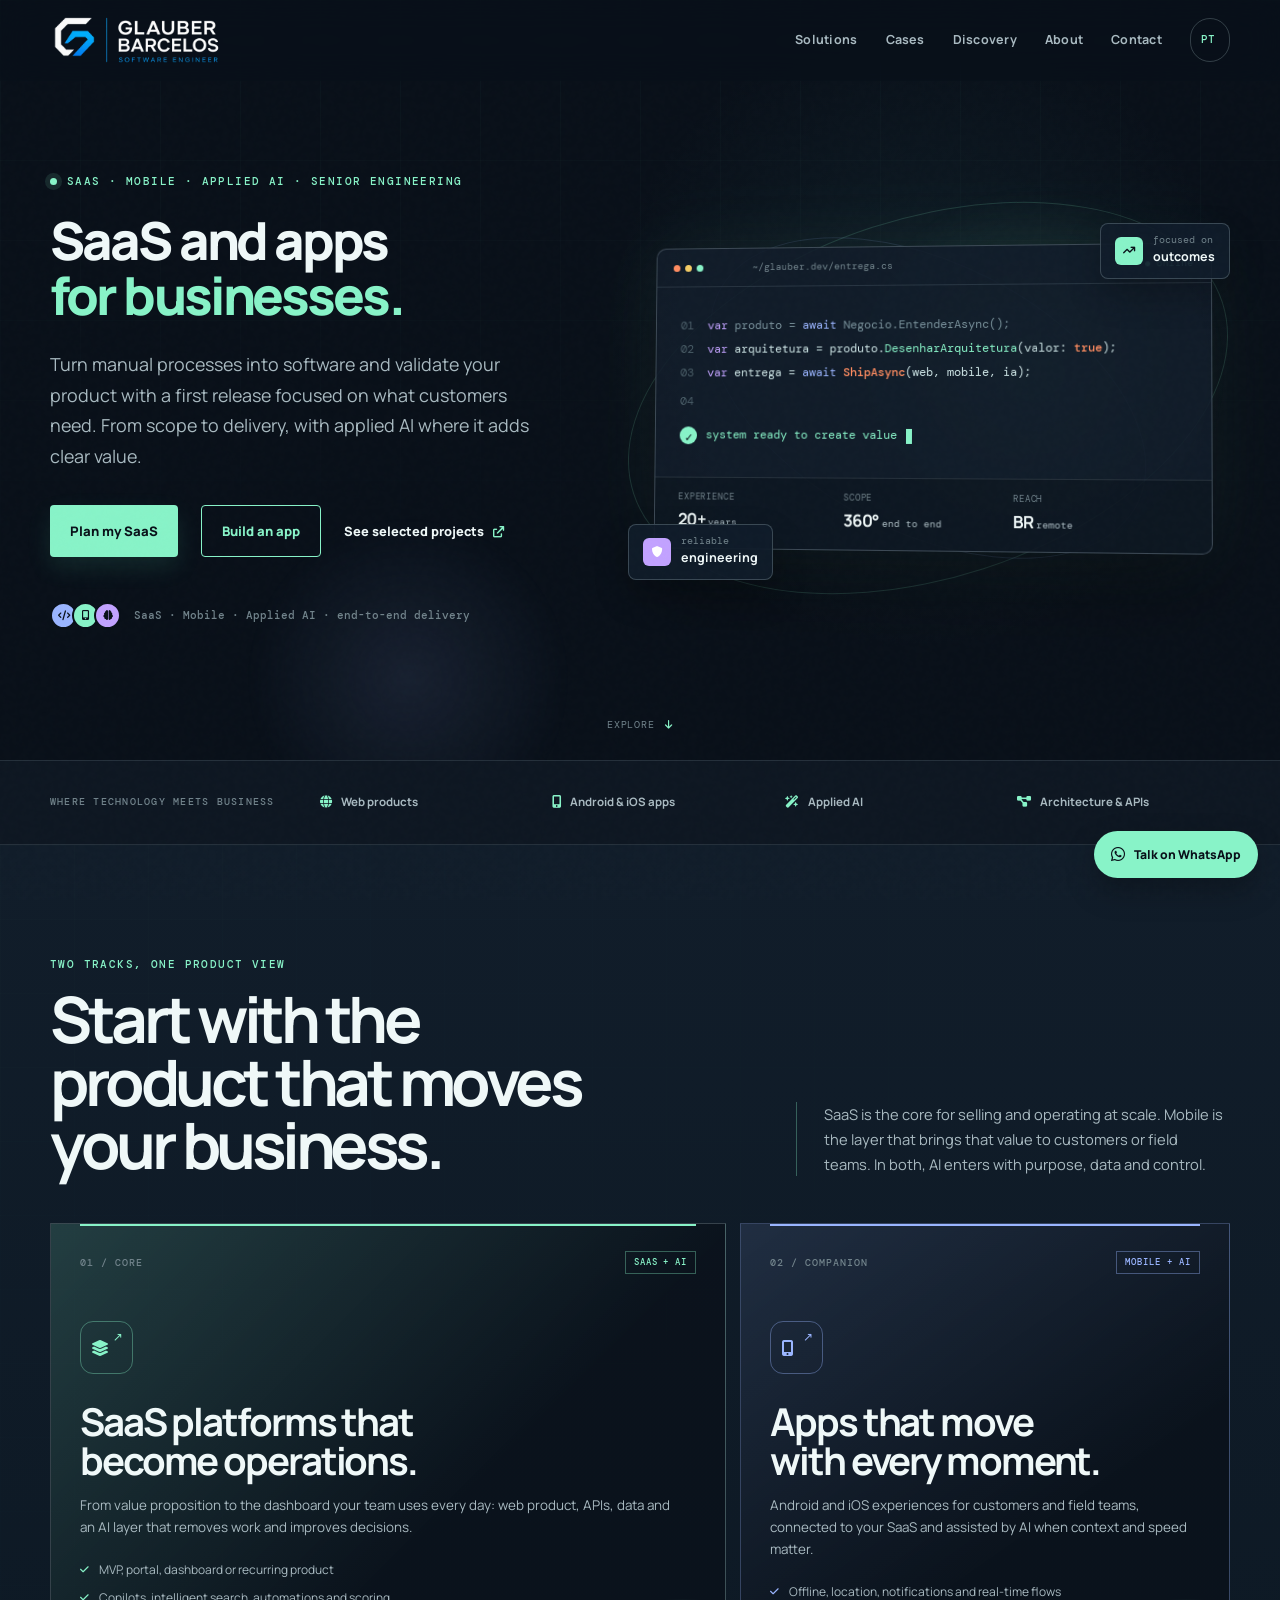
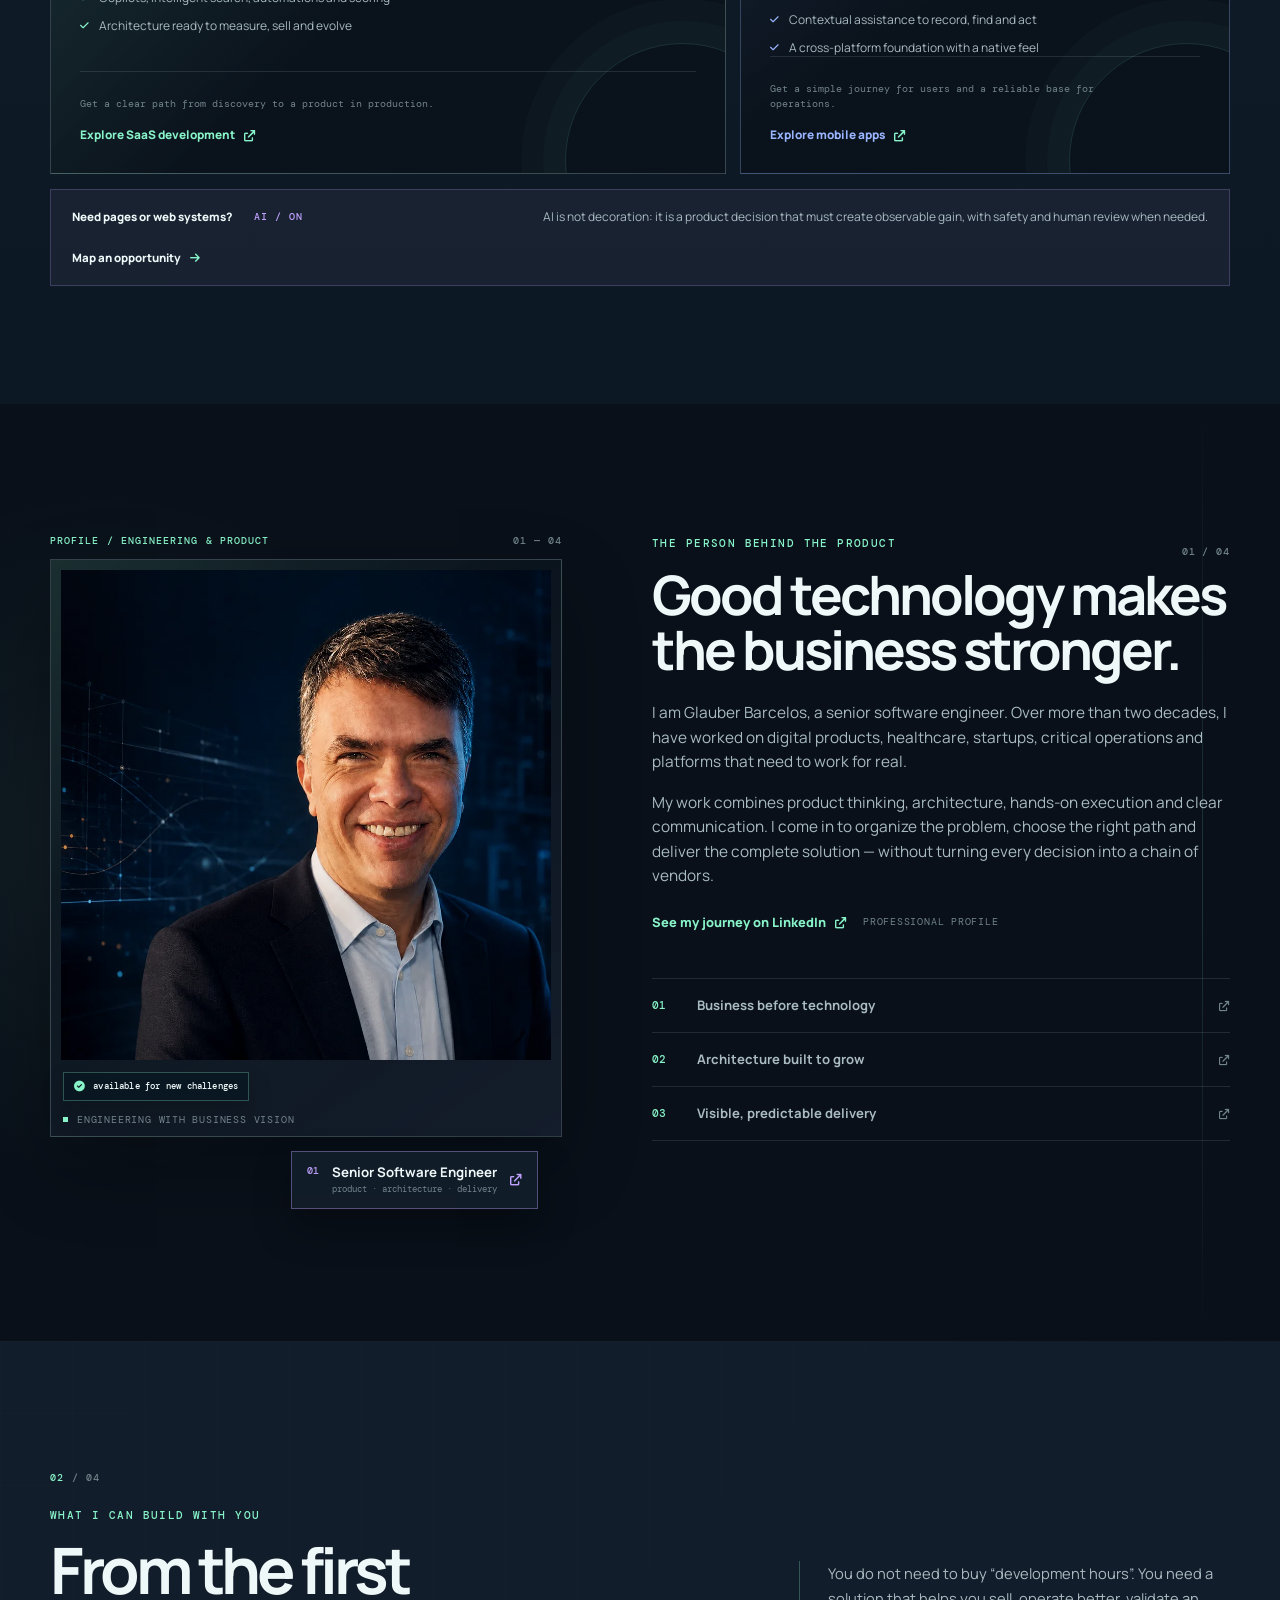
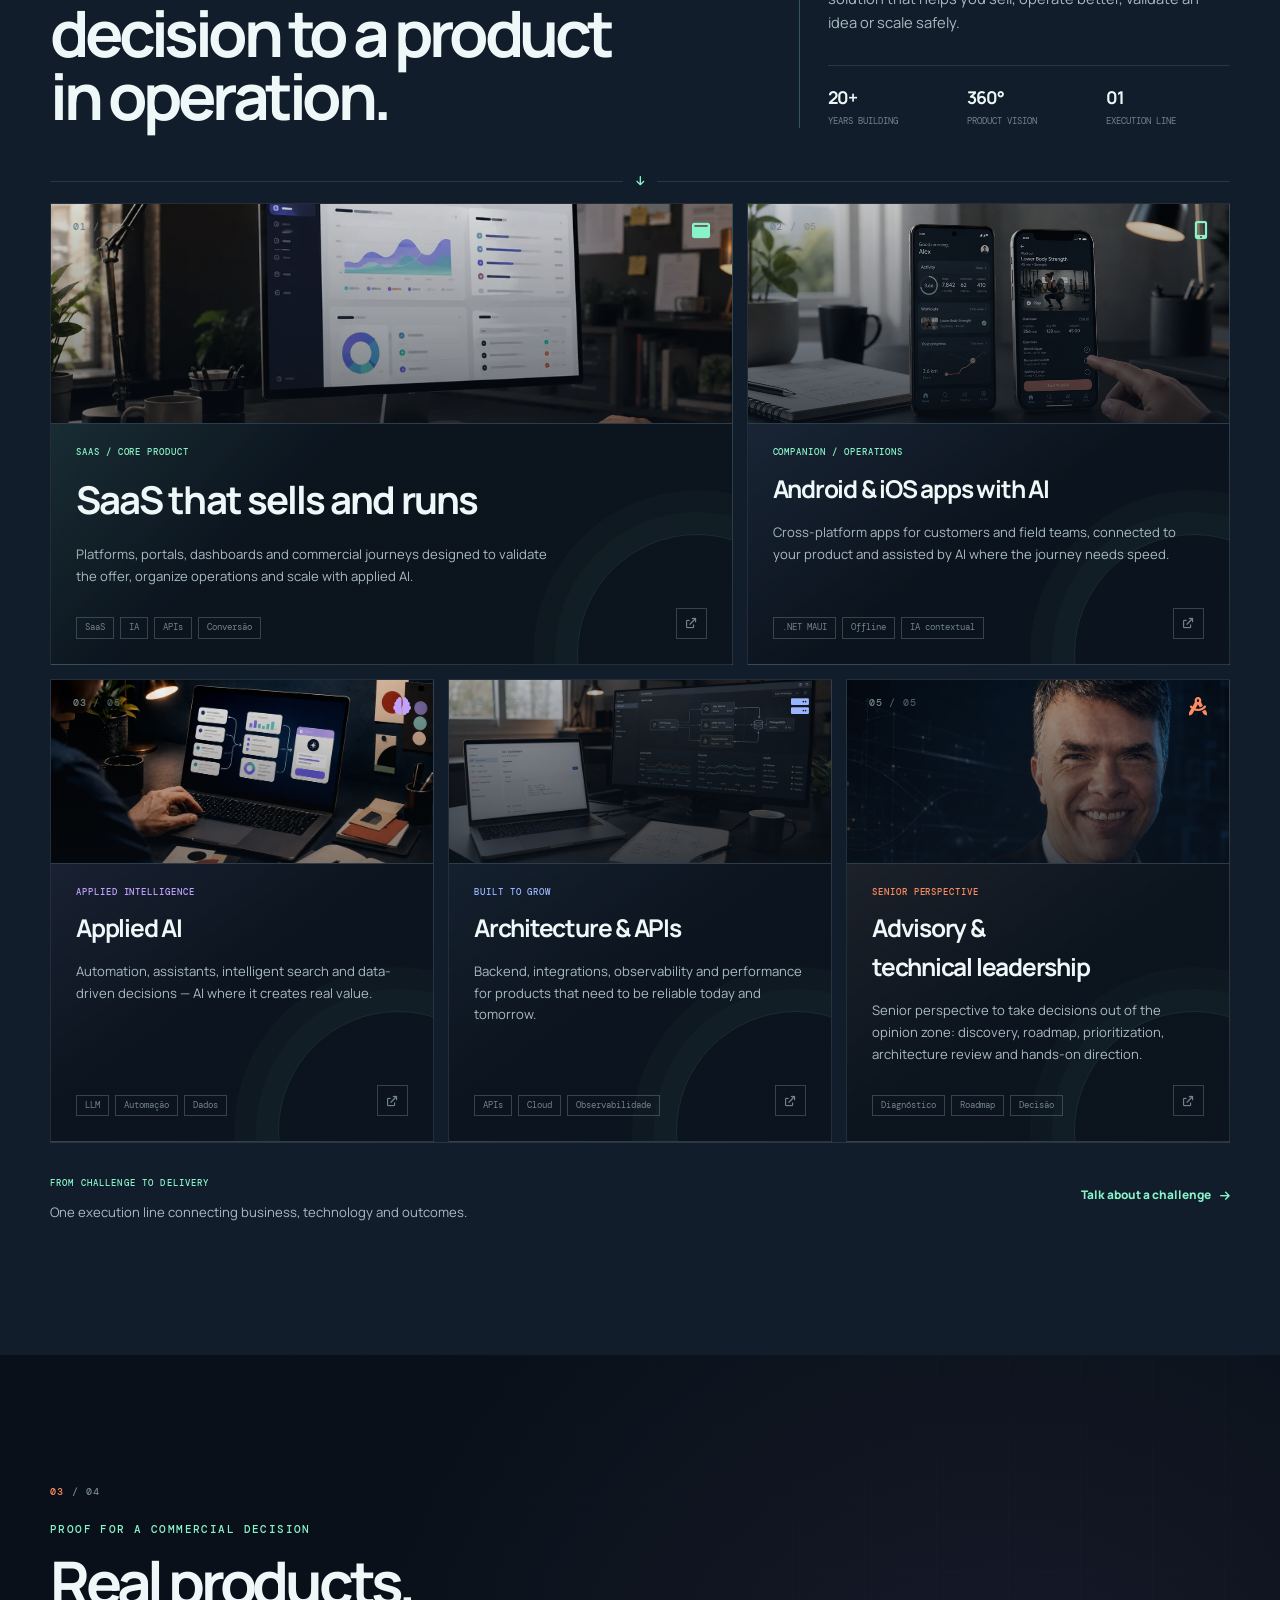
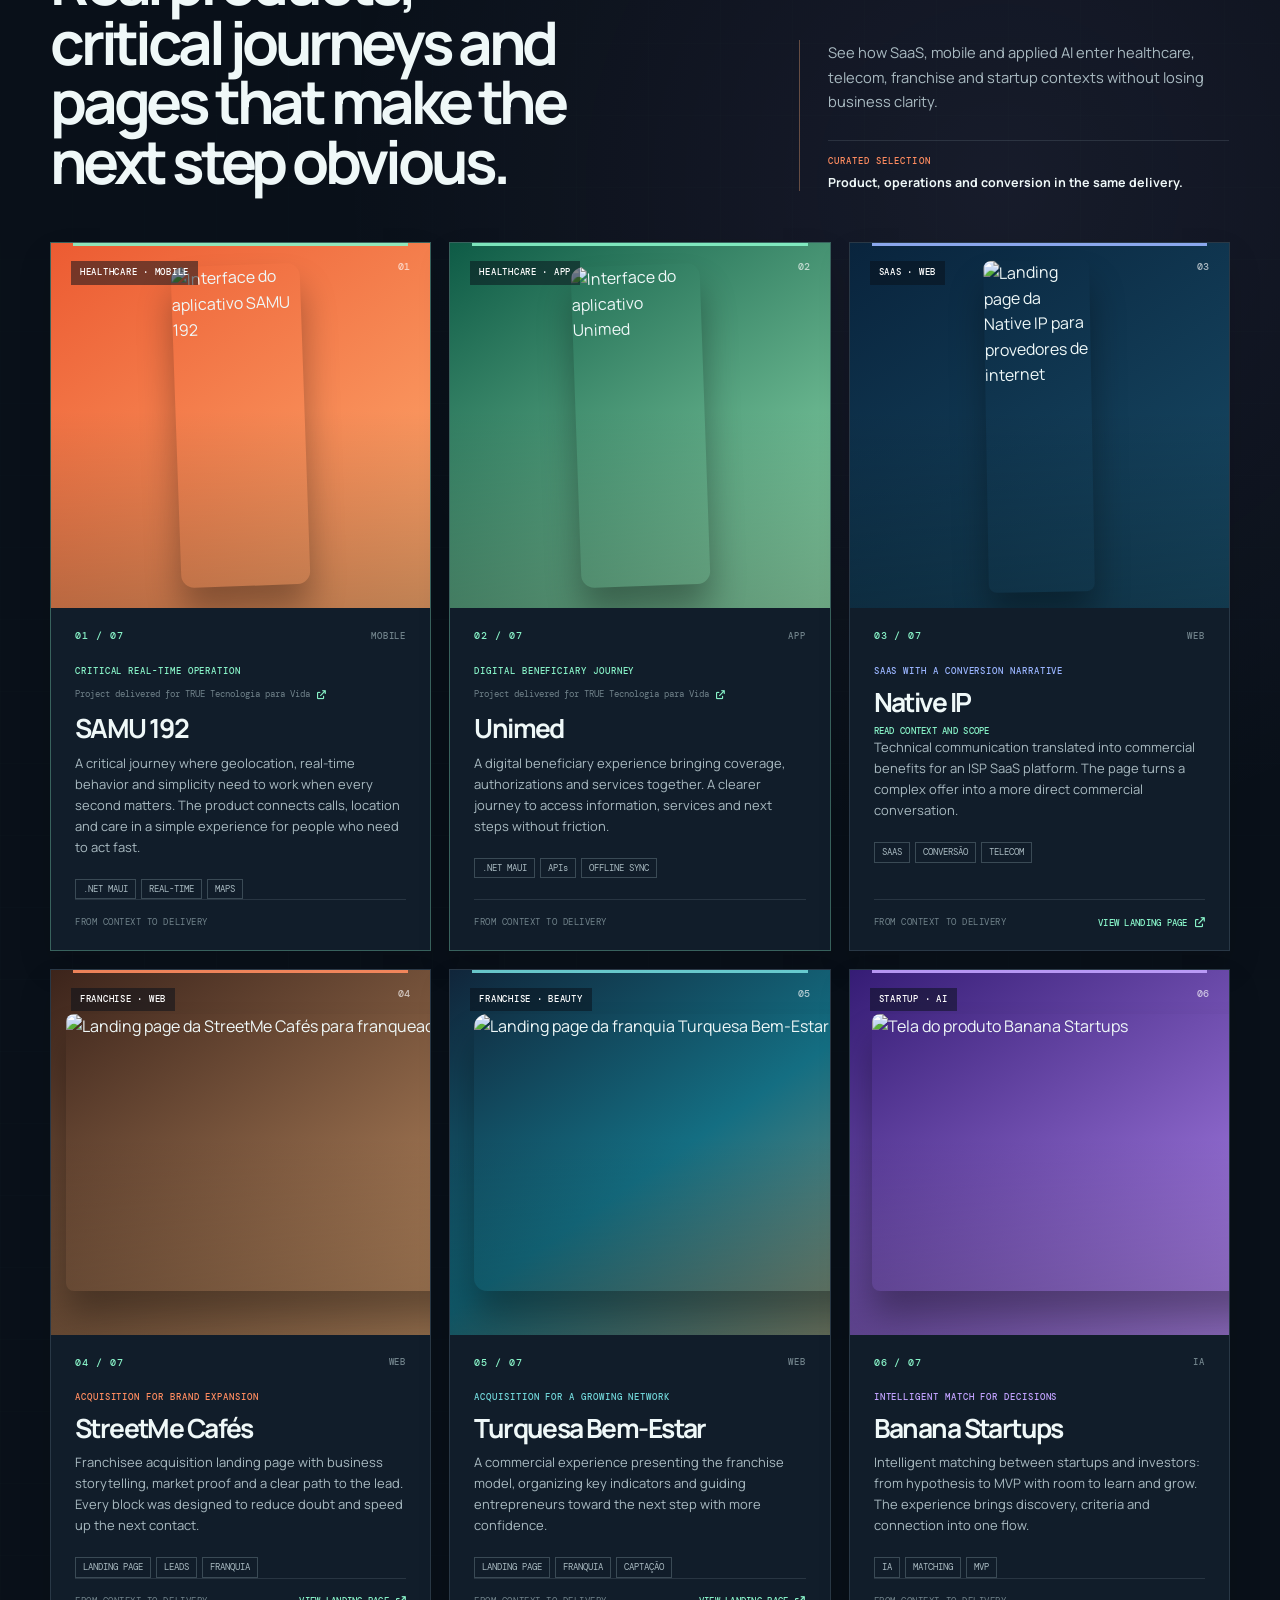
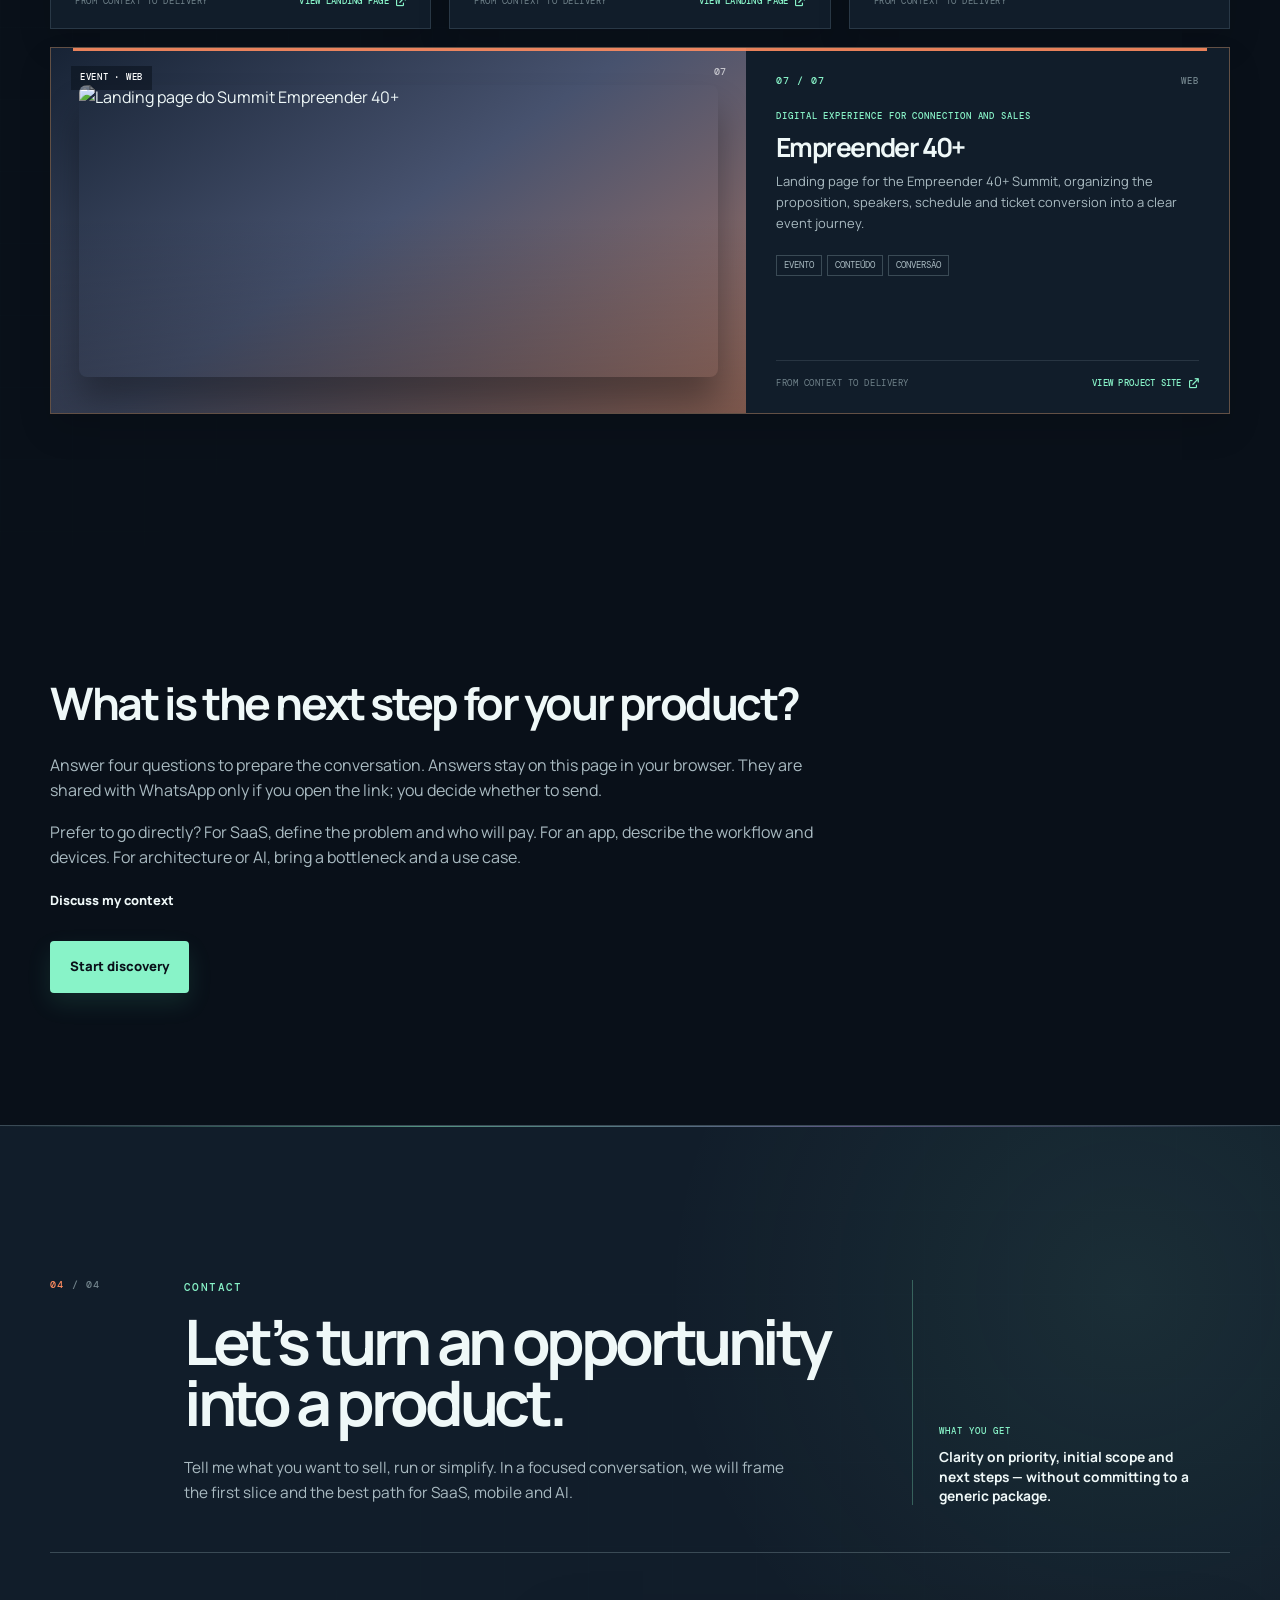
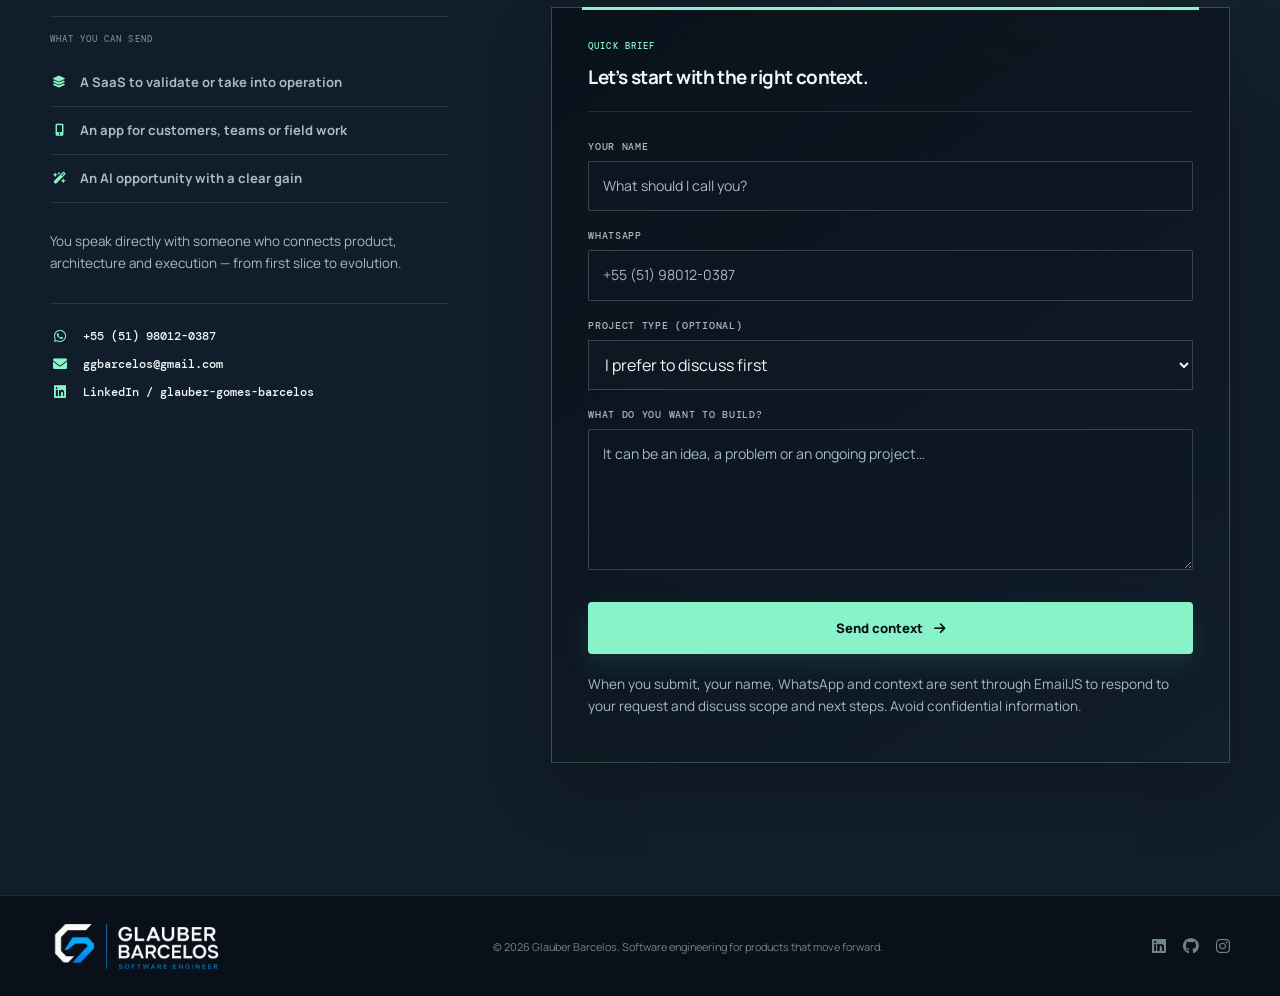
==== index.html @ 52f99261 "Atualiza previa de compartilhamento com foto e banners sociais" ====
<!DOCTYPE html>
<html lang="pt-BR">
<head>
    <meta charset="UTF-8">
    <meta name="viewport" content="width=device-width, initial-scale=1.0">
    <meta name="color-scheme" content="dark">
    <title>Desenvolvimento de SaaS e aplicativos para empresas | Glauber Barcelos</title>
    <meta name="description" content="Desenvolvimento de SaaS, aplicativos Android e iOS e consultoria técnica para empresas. Defina seu MVP, integrações e próximos passos com Glauber Barcelos.">
    <meta name="author" content="Glauber Barcelos">
    <meta name="robots" content="index, follow, max-image-preview:large">
    <meta name="theme-color" content="#091019">
    <link rel="canonical" href="https://glauberbarcelos.com.br/">

    <meta property="og:site_name" content="Glauber Barcelos">
    <meta property="og:type" content="website">
    <meta property="og:url" content="https://glauberbarcelos.com.br/">
    <meta property="og:title" content="Desenvolvimento de SaaS e aplicativos para empresas | Glauber Barcelos">
    <meta property="og:description" content="Desenvolvimento de SaaS, aplicativos Android e iOS e consultoria técnica para empresas. Defina seu MVP, integrações e próximos passos com Glauber Barcelos.">
    <meta property="og:image" content="https://glauberbarcelos.com.br/img/social/glauber-compartilhamento-2026-10-01-1200x628.jpg"><meta property="og:image:secure_url" content="https://glauberbarcelos.com.br/img/social/glauber-compartilhamento-2026-10-01-1200x628.jpg"><meta property="og:image:alt" content="Glauber Barcelos — Tecnologia que move o seu negócio. SaaS, aplicativos e IA aplicada.">
    <meta property="og:image:type" content="image/jpeg">
    <meta property="og:image:width" content="1200">
    <meta property="og:image:height" content="628">
    <meta property="og:locale" content="pt_BR">
    <meta name="twitter:card" content="summary_large_image">
    <meta name="twitter:title" content="Desenvolvimento de SaaS e aplicativos para empresas | Glauber Barcelos">
    <meta name="twitter:description" content="Desenvolvimento de SaaS, aplicativos Android e iOS e consultoria técnica para empresas. Defina seu MVP, integrações e próximos passos com Glauber Barcelos.">
    <meta name="twitter:image" content="https://glauberbarcelos.com.br/img/social/glauber-compartilhamento-2026-10-01-1200x628.jpg"><meta name="twitter:image:alt" content="Glauber Barcelos — Tecnologia que move o seu negócio. SaaS, aplicativos e IA aplicada.">

    <link rel="icon" type="image/x-icon" href="favicon.ico">
    <link rel="icon" type="image/png" sizes="32x32" href="img/favicon-32.png">
    <link rel="apple-touch-icon" href="img/favicon-32.png">
    <link rel="preconnect" href="https://fonts.googleapis.com" crossorigin>
    <link rel="preconnect" href="https://fonts.gstatic.com" crossorigin>
    <link href="https://fonts.googleapis.com/css2?family=DM+Mono:wght@400;500&family=Manrope:wght@400;500;600;700;800&display=swap" rel="stylesheet">
    <link rel="stylesheet" href="https://cdnjs.cloudflare.com/ajax/libs/font-awesome/6.0.0/css/all.min.css">
    <link rel="stylesheet" href="css/styles.css?v=b2b">
    <script src="js/schema.js"></script>
<noscript><style>.site-nav { position:relative; } .nav-inner { flex-wrap:wrap; } .nav-toggle, #langToggle { display:none; } .nav-links { position:static; display:flex; flex-wrap:wrap; width:100%; opacity:1; visibility:visible; pointer-events:auto; transform:none; } .hero-section { padding-top:50px; }</style></noscript>
</head>
<body>
    <a class="skip-link" href="#conteudo" data-i18n="skip_content">Pular para o conteúdo</a>
    <div class="site-noise" aria-hidden="true"></div>

    <nav class="site-nav" aria-label="Navegação principal">
        <div class="shell nav-inner">
            <a class="brand" href="#home" aria-label="Glauber Barcelos — início">
                <picture><source srcset="img/logo_glauber.webp" type="image/webp"><img class="brand-logo" src="img/logo_glauber.png" alt="Glauber Barcelos — Software Engineer" width="908" height="275"></picture>
            </a>
            <button class="nav-toggle" type="button" aria-controls="mainNav" aria-expanded="false" aria-label="Abrir menu">
                <span></span><span></span>
            </button>
            <div class="nav-links" id="mainNav">
                <a class="nav-link" href="#solucoes" data-i18n="nav_services">Soluções</a>
                <a class="nav-link" href="#cases" data-i18n="nav_cases">Cases</a>
                <a data-i18n="nav_diagnostic" href="#diagnostico" class="nav-link" data-cta >Diagnóstico</a>
                <a class="nav-link" href="#sobre" data-i18n="nav_about">Sobre</a>
                <a class="nav-link" href="#contato" data-i18n="nav_contact">Contato</a>
                <button id="langToggle" class="lang-toggle" type="button" onclick="window.__i18n.toggleLang()" aria-label="Switch language">EN</button>
            </div>
        </div>
    </nav>

    <header id="home" class="hero-section">
        <div class="hero-grid" aria-hidden="true"></div>
        <div class="hero-glow hero-glow--one" aria-hidden="true"></div>
        <div class="hero-glow hero-glow--two" aria-hidden="true"></div>
        <div class="shell hero-layout">
            <div class="hero-copy reveal">
                <p class="eyebrow"><span class="eyebrow-dot"></span><span data-i18n="hero_eyebrow">SAAS · MOBILE · IA APLICADA · ENGENHARIA SÊNIOR</span></p>
                <h1 class="hero-title" data-i18n="hero_title">SaaS e aplicativos <em>para empresas.</em></h1>
                <p class="hero-lead" data-i18n="hero_subtitle">Transforme processos manuais em software e valide seu produto com uma primeira versão focada no que seus clientes precisam. Da definição do escopo à entrega, com IA aplicada quando houver ganho claro.</p>
                <div class="hero-actions">
                    <a data-i18n="hero_cta" href="desenvolvimento-saas.html" class="button button--primary" data-cta data-project-type="saas" data-origin="hero">Planejar meu SaaS</a><a data-i18n="hero_app" href="desenvolvimento-mobile-desktop.html" class="button button--secondary" data-cta data-project-type="app" data-origin="hero">Criar um aplicativo</a>
                    <a class="text-link" href="#cases"><span data-i18n="hero_secondary">Ver projetos selecionados</span><i class="fas fa-arrow-up-right-from-square" aria-hidden="true"></i></a>
                </div>
                <div class="hero-proof">
                    <span class="proof-avatars" aria-hidden="true"><i class="fas fa-code"></i><i class="fas fa-mobile-screen-button"></i><i class="fas fa-brain"></i></span>
                    <span data-i18n="hero_proof">SaaS · Mobile · IA aplicada · execução ponta a ponta</span>
                </div>
            </div>

            <div class="hero-visual reveal reveal-delay" aria-label="Visão geral de uma entrega de software">
                <div class="orbit orbit--one" aria-hidden="true"></div>
                <div class="orbit orbit--two" aria-hidden="true"></div>
                <div class="hero-terminal">
                    <div class="terminal-topbar">
                        <div class="terminal-dots" aria-hidden="true"><span></span><span></span><span></span></div>
                        <span class="terminal-path">~/glauber.dev/entrega.cs</span>
                        <span class="terminal-status"><span></span> <span data-i18n="hero_status">online</span></span>
                    </div>
                    <div class="terminal-body" tabindex="0" role="region" aria-label="Exemplo de entrega de software" data-i18n="terminal_label" data-i18n-attr="aria-label">
                        <div class="terminal-line terminal-line--muted"><span class="line-number">01</span><span><b>var</b> produto = <i>await</i> Negocio.EntenderAsync();</span></div>
                        <div class="terminal-line"><span class="line-number">02</span><span><b>var</b> arquitetura = produto.<em>DesenharArquitetura</em>(valor: <strong>true</strong>);</span></div>
                        <div class="terminal-line"><span class="line-number">03</span><span><b>var</b> entrega = <i>await</i> <strong>ShipAsync</strong>(web, mobile, ia);</span></div>
                        <div class="terminal-line terminal-line--empty"><span class="line-number">04</span><span></span></div>
                        <div class="terminal-output"><span class="output-check">✓</span><span data-i18n="hero_terminal_result">sistema pronto para gerar valor</span><span class="cursor" aria-hidden="true"></span></div>
                    </div>
                    <div class="terminal-footer">
                        <span><span class="terminal-label" data-i18n="hero_metric_1_label">EXPERIÊNCIA</span><strong>20+ <small data-i18n="hero_metric_1_value">anos</small></strong></span>
                        <span><span class="terminal-label" data-i18n="hero_metric_2_label">ESCOPO</span><strong>360° <small data-i18n="hero_metric_2_value">ponta a ponta</small></strong></span>
                        <span><span class="terminal-label" data-i18n="hero_metric_3_label">ATUAÇÃO</span><strong>BR <small data-i18n="hero_metric_3_value">remoto</small></strong></span>
                    </div>
                </div>
                <div class="floating-note floating-note--top"><span class="floating-icon"><i class="fas fa-arrow-trend-up"></i></span><span><small data-i18n="hero_float_1_label">foco em</small><strong data-i18n="hero_float_1_value">resultado</strong></span></div>
                <div class="floating-note floating-note--bottom"><span class="floating-icon floating-icon--purple"><i class="fas fa-shield-alt" aria-hidden="true"></i></span><span><small data-i18n="hero_float_2_label">engenharia</small><strong data-i18n="hero_float_2_value">confiável</strong></span></div>
            </div>
        </div>
        <a class="scroll-cue" href="#solucoes" aria-label="Ir para soluções"><span data-i18n="hero_scroll">explorar</span><i class="fas fa-arrow-down" aria-hidden="true"></i></a>
    </header>

    <main id="conteudo" tabindex="-1">
        <section class="signal-strip" aria-label="Áreas de atuação">
            <div class="shell signal-inner">
                <span class="signal-label" data-i18n="signal_label">ONDE A TECNOLOGIA ENCONTRA O NEGÓCIO</span>
                <div class="signal-items">
                    <span><i class="fas fa-globe" aria-hidden="true"></i><span data-i18n="signal_1">Produtos web</span></span>
                    <span><i class="fas fa-mobile-screen-button" aria-hidden="true"></i><span data-i18n="signal_2">Apps Android &amp; iOS</span></span>
                    <span><i class="fas fa-wand-magic-sparkles" aria-hidden="true"></i><span data-i18n="signal_3">IA aplicada</span></span>
                    <span><i class="fas fa-diagram-project" aria-hidden="true"></i><span data-i18n="signal_4">Arquitetura &amp; APIs</span></span>
                </div>
            </div>
        </section>

        <section class="section section--offer-rail" aria-labelledby="offer_title">
            <div class="shell">
                <div class="offer-head reveal">
                    <div><p class="section-kicker" data-i18n="offer_kicker">DUAS FRENTES, UMA VISÃO DE PRODUTO</p><h2 id="offer_title" data-i18n="offer_title">Comece pelo produto que move o seu negócio.</h2></div>
                    <p data-i18n="offer_intro">SaaS é o núcleo para vender e operar em escala. Mobile é a camada que leva esse valor para o cliente ou para a equipe em campo. Em ambos, a IA entra com objetivo, dados e controle.</p>
                </div>
                <div class="offer-grid">
                    <article class="offer-track offer-track--saas reveal">
                        <div class="offer-track-top"><span data-i18n="offer_saas_label">01 / CORE</span><strong data-i18n="offer_saas_badge">SAAS + IA</strong></div>
                        <div class="offer-track-icon" aria-hidden="true"><i class="fas fa-layer-group"></i><span>↗</span></div>
                        <h3 data-i18n="offer_saas_title">Plataformas SaaS que viram operação.</h3>
                        <p data-i18n="offer_saas_desc">Da proposta de valor ao painel que o time usa todos os dias: produto web, APIs, dados e uma camada de IA que reduz trabalho e melhora decisões.</p>
                        <ul><li><i class="fas fa-check" aria-hidden="true"></i><span data-i18n="offer_saas_item_1">MVP, portal, dashboard ou produto recorrente</span></li><li><i class="fas fa-check" aria-hidden="true"></i><span data-i18n="offer_saas_item_2">Copilotos, busca inteligente, automações e scoring</span></li><li><i class="fas fa-check" aria-hidden="true"></i><span data-i18n="offer_saas_item_3">Arquitetura pronta para medir, vender e evoluir</span></li></ul>
                        <div class="offer-track-bottom"><span data-i18n="offer_saas_result">Receba um caminho claro do diagnóstico ao produto em produção.</span><a href="desenvolvimento-saas.html" class="inline-arrow"><span data-i18n="offer_saas_link">Explorar desenvolvimento SaaS</span><i class="fas fa-arrow-up-right-from-square" aria-hidden="true"></i></a></div>
                    </article>
                    <article class="offer-track offer-track--mobile reveal reveal-delay">
                        <div class="offer-track-top"><span data-i18n="offer_mobile_label">02 / COMPANION</span><strong data-i18n="offer_mobile_badge">MOBILE + IA</strong></div>
                        <div class="offer-track-icon" aria-hidden="true"><i class="fas fa-mobile-screen-button"></i><span>↗</span></div>
                        <h3 data-i18n="offer_mobile_title">Apps que acompanham cada momento.</h3>
                        <p data-i18n="offer_mobile_desc">Experiências Android e iOS para clientes e equipes em campo, conectadas ao SaaS e assistidas por IA quando contexto e velocidade importam.</p>
                        <ul><li><i class="fas fa-check" aria-hidden="true"></i><span data-i18n="offer_mobile_item_1">Offline, localização, notificações e tempo real</span></li><li><i class="fas fa-check" aria-hidden="true"></i><span data-i18n="offer_mobile_item_2">Assistência contextual para registrar, consultar e agir</span></li><li><i class="fas fa-check" aria-hidden="true"></i><span data-i18n="offer_mobile_item_3">Uma base cross-platform com experiência nativa</span></li></ul>
                        <div class="offer-track-bottom"><span data-i18n="offer_mobile_result">Receba uma jornada simples para o usuário e confiável para a operação.</span><a href="desenvolvimento-mobile-desktop.html" class="inline-arrow"><span data-i18n="offer_mobile_link">Explorar apps mobile</span><i class="fas fa-arrow-up-right-from-square" aria-hidden="true"></i></a></div>
                    </article>
                </div>
                <div class="offer-foot reveal"><a data-i18n="web_separate" href="desenvolvimento-web.html" class="text-link" data-cta >Precisa de páginas ou sistemas web?</a><span class="offer-foot-mark">AI / ON</span><span data-i18n="offer_foot">A IA não é um enfeite: é uma decisão de produto que precisa gerar ganho observável, com segurança e revisão humana quando necessário.</span><a href="#contato" class="text-link"><span data-i18n="offer_cta">Quero mapear uma oportunidade</span><i class="fas fa-arrow-right" aria-hidden="true"></i></a></div>
            </div>
        </section>

        <section id="sobre" class="section section--about">
            <div class="shell about-layout">
                <div class="about-media reveal">
                    <div class="about-visual-meta">
                        <span data-i18n="about_visual_label">PERFIL / ENGENHARIA &amp; PRODUTO</span>
                        <span>01 — 04</span>
                    </div>
                    <figure class="about-portrait-card">
                        <div class="about-portrait-stage">
                            <span class="about-stage-orbit about-stage-orbit--one" aria-hidden="true"></span>
                            <span class="about-stage-orbit about-stage-orbit--two" aria-hidden="true"></span>
                            <picture><source srcset="img/glauber-terno-tech.webp" type="image/webp"><img class="about-portrait" src="img/glauber-terno-tech.png" alt="Glauber Barcelos em um retrato editorial de engenharia de software" width="1254" height="1254" loading="lazy" decoding="async"></picture>
                        </div>
                        <div class="about-stage-tag"><i class="fas fa-circle-check" aria-hidden="true"></i><span data-i18n="about_visual_status">disponível para novos desafios</span></div>
                        <figcaption class="image-caption"><span class="caption-marker"></span><span data-i18n="about_image_caption">engenharia com visão de negócio</span></figcaption>
                    </figure>
                    <div class="about-identity-card">
                        <span class="identity-index">01</span>
                        <span class="identity-copy"><strong data-i18n="about_visual_role">Senior Software Engineer</strong><small data-i18n="about_visual_focus">produto · arquitetura · entrega</small></span>
                        <i class="fas fa-arrow-up-right-from-square" aria-hidden="true"></i>
                    </div>
                </div>
                <div class="about-copy reveal reveal-delay">
                    <div class="about-heading-line"><p class="section-kicker" data-i18n="about_kicker">A pessoa por trás do produto</p><span aria-hidden="true">01 / 04</span></div>
                    <h2 data-i18n="about_title">Tecnologia boa é a que deixa o negócio mais forte.</h2>
                    <p data-i18n="about_p1">Sou Glauber Barcelos, engenheiro de software sênior. Ao longo de mais de duas décadas, atuei em produtos digitais, saúde, startups, operações críticas e plataformas que precisam funcionar de verdade.</p>
                    <p data-i18n="about_p2">Meu trabalho combina visão de produto, arquitetura, execução hands-on e comunicação clara. Eu entro para organizar o problema, escolher o caminho certo e entregar a solução completa — sem traduzir cada decisão para uma cadeia de fornecedores.</p>
                    <div class="about-link-row"><a class="inline-arrow" href="https://www.linkedin.com/in/glauber-gomes-barcelos/" target="_blank" rel="noopener noreferrer"><span data-i18n="about_linkedin">Conheça minha trajetória no LinkedIn</span><i class="fas fa-arrow-up-right-from-square" aria-hidden="true"></i></a><span class="about-link-note" data-i18n="about_link_note">perfil profissional</span></div>
                    <div class="about-pillars">
                        <div><strong>01</strong><span data-i18n="about_pillar_1">Negócio antes da tecnologia</span><i class="fas fa-arrow-up-right-from-square" aria-hidden="true"></i></div>
                        <div><strong>02</strong><span data-i18n="about_pillar_2">Arquitetura que aguenta crescer</span><i class="fas fa-arrow-up-right-from-square" aria-hidden="true"></i></div>
                        <div><strong>03</strong><span data-i18n="about_pillar_3">Entrega visível e previsível</span><i class="fas fa-arrow-up-right-from-square" aria-hidden="true"></i></div>
                    </div>
                </div>
            </div>
        </section>

        <section id="solucoes" class="section section--solutions">
            <div class="shell">
                <div class="services-head reveal">
                    <div class="services-head-main">
                        <div class="services-section-index">02 <span>/ 04</span></div>
                        <p class="section-kicker" data-i18n="services_kicker">O que eu posso construir com você</p>
                        <h2 data-i18n="services_title">Da primeira decisão ao produto em operação.</h2>
                    </div>
                    <div class="services-head-side">
                        <p data-i18n="services_intro">Você não precisa comprar “horas de desenvolvimento”. Precisa de uma solução que ajude a vender, operar melhor, validar uma ideia ou escalar com segurança.</p>
                        <div class="services-proof">
                            <span><strong>20+</strong><small data-i18n="services_meta_1">anos construindo</small></span>
                            <span><strong>360°</strong><small data-i18n="services_meta_2">visão de produto</small></span>
                            <span><strong>01</strong><small data-i18n="services_meta_3">linha de execução</small></span>
                        </div>
                    </div>
                </div>
                <div class="services-divider" aria-hidden="true"><span></span><i class="fas fa-arrow-down"></i><span></span></div>
                <div class="solution-grid">
                    <article class="solution-card solution-card--featured reveal">
                        <div class="solution-card-media"><picture><source srcset="img/web-products-editorial.webp" type="image/webp"><img class="solution-card-image" src="img/web-products-editorial.png" alt="Produto web SaaS exibido em um dashboard profissional" width="1672" height="941" loading="lazy" decoding="async"></picture><div class="solution-card-top"><span class="solution-number">01 <em>/ 05</em></span><i class="fas fa-window-maximize" aria-hidden="true"></i></div></div>
                        <div class="solution-card-body"><span class="solution-card-kicker" data-i18n="service_web_kicker">SaaS / produto principal</span><h3 data-i18n="service_web_title">SaaS que vende e opera</h3><p data-i18n="service_web_desc">Plataformas, portais, dashboards e jornadas comerciais desenhados para validar a oferta, organizar a operação e escalar com IA aplicada.</p></div>
                        <div class="solution-card-bottom"><div class="solution-tags"><span>SaaS</span><span>IA</span><span>APIs</span><span>Conversão</span></div><a class="solution-card-arrow" href="desenvolvimento-saas.html" data-i18n-attr="aria-label" data-i18n="service_web_link" aria-label="Conhecer desenvolvimento SaaS"><span class="sr-only" data-i18n="service_web_link">Conhecer desenvolvimento SaaS</span><i class="fas fa-arrow-up-right-from-square" aria-hidden="true"></i></a></div>
                    </article>
                    <article class="solution-card solution-card--accent reveal reveal-delay">
                        <div class="solution-card-media"><picture><source srcset="img/mobile-apps-editorial.webp" type="image/webp"><img class="solution-card-image" src="img/mobile-apps-editorial.png" alt="Dois smartphones exibindo o mesmo produto adaptado para Android e iOS" width="1672" height="941" loading="lazy" decoding="async"></picture><div class="solution-card-top"><span class="solution-number">02 <em>/ 05</em></span><i class="fas fa-mobile-screen-button" aria-hidden="true"></i></div></div>
                        <div class="solution-card-body"><span class="solution-card-kicker" data-i18n="service_mobile_kicker">Companion / operação</span><h3 data-i18n="service_mobile_title">Apps Android &amp; iOS com IA</h3><p data-i18n="service_mobile_desc">Aplicativos multiplataforma para clientes e equipes em campo, conectados ao seu produto e com assistência de IA onde a jornada pede velocidade.</p></div>
                        <div class="solution-card-bottom"><div class="solution-tags"><span>.NET MAUI</span><span>Offline</span><span>IA contextual</span></div><a class="solution-card-arrow" href="desenvolvimento-mobile-desktop.html" data-i18n-attr="aria-label" data-i18n="service_mobile_link" aria-label="Conhecer desenvolvimento de aplicativos mobile"><span class="sr-only" data-i18n="service_mobile_link">Conhecer desenvolvimento de aplicativos mobile</span><i class="fas fa-arrow-up-right-from-square" aria-hidden="true"></i></a></div>
                    </article>
                    <article class="solution-card solution-card--ai reveal">
                        <div class="solution-card-media"><picture><source srcset="img/ai-applied-editorial.webp" type="image/webp"><img class="solution-card-image" src="img/ai-applied-editorial.png" alt="Pessoa utilizando uma ferramenta de inteligência artificial para organizar dados e gerar recomendações" width="1672" height="941" loading="lazy" decoding="async"></picture><div class="solution-card-top"><span class="solution-number">03 <em>/ 05</em></span><i class="fas fa-brain" aria-hidden="true"></i></div></div>
                        <div class="solution-card-body"><span class="solution-card-kicker" data-i18n="service_ai_kicker">Inteligência aplicada</span><h3 data-i18n="service_ai_title">IA aplicada</h3><p data-i18n="service_ai_desc">Automação, assistentes, busca inteligente e decisões orientadas por dados — IA onde ela gera valor de verdade.</p></div>
                        <div class="solution-card-bottom"><div class="solution-tags"><span>LLM</span><span>Automação</span><span>Dados</span></div><a class="solution-card-arrow" href="#contato" data-i18n-attr="aria-label" data-i18n="service_ai_link" aria-label="Conversar sobre inteligência artificial aplicada"><span class="sr-only" data-i18n="service_ai_link">Conversar sobre inteligência artificial aplicada</span><i class="fas fa-arrow-up-right-from-square" aria-hidden="true"></i></a></div>
                    </article>
                    <article class="solution-card solution-card--architecture reveal">
                        <div class="solution-card-media"><picture><source srcset="img/architecture-apis-editorial.webp" type="image/webp"><img class="solution-card-image" src="img/architecture-apis-editorial.png" alt="Estação de trabalho com documentação de APIs, mapa de serviços e métricas de observabilidade" width="1774" height="887" loading="lazy" decoding="async"></picture><div class="solution-card-top"><span class="solution-number">04 <em>/ 05</em></span><i class="fas fa-server" aria-hidden="true"></i></div></div>
                        <div class="solution-card-body"><span class="solution-card-kicker" data-i18n="service_arch_kicker">Base para crescer</span><h3 data-i18n="service_arch_title">Arquitetura &amp; APIs</h3><p data-i18n="service_arch_desc">Backend, integrações, observabilidade e performance para produtos que precisam ser confiáveis hoje e amanhã.</p></div>
                        <div class="solution-card-bottom"><div class="solution-tags"><span>APIs</span><span>Cloud</span><span>Observabilidade</span></div><a class="solution-card-arrow" href="dev-as-a-service.html" data-i18n-attr="aria-label" data-i18n="service_arch_link" aria-label="Conversar sobre arquitetura e APIs"><span class="sr-only" data-i18n="service_arch_link">Conversar sobre arquitetura e APIs</span><i class="fas fa-arrow-up-right-from-square" aria-hidden="true"></i></a></div>
                    </article>
                    <article class="solution-card solution-card--advisory reveal reveal-delay">
                        <div class="solution-card-media"><picture><source srcset="img/glauber-terno-tech.webp" type="image/webp"><img class="solution-card-image" src="img/glauber-terno-tech.png" alt="Retrato editorial de Glauber Barcelos" width="1254" height="1254" loading="lazy" decoding="async"></picture><div class="solution-card-top"><span class="solution-number">05 <em>/ 05</em></span><i class="fas fa-compass-drafting" aria-hidden="true"></i></div></div>
                        <div class="solution-card-body"><span class="solution-card-kicker" data-i18n="service_advisory_kicker">Visão sênior</span><h3 data-i18n="service_advisory_title">Consultoria &amp; liderança técnica</h3><p data-i18n="service_advisory_desc">Uma visão sênior para tirar decisões do campo das opiniões: diagnóstico, roadmap, priorização, revisão de arquitetura e condução hands-on.</p></div>
                        <div class="solution-card-bottom"><div class="solution-tags"><span>Diagnóstico</span><span>Roadmap</span><span>Decisão</span></div><a class="solution-card-arrow" href="dev-as-a-service.html" data-i18n-attr="aria-label" data-i18n="service_advisory_link_page" aria-label="Conhecer consultoria e liderança técnica"><span class="sr-only" data-i18n="service_advisory_link_page">Conhecer consultoria e liderança técnica</span><i class="fas fa-arrow-up-right-from-square" aria-hidden="true"></i></a></div>
                    </article>
                </div>
                <div class="services-closer reveal reveal-delay"><div><span class="services-closer-label" data-i18n="services_closer_label">DO DESAFIO À ENTREGA</span><p data-i18n="services_closer_text">Uma única linha de execução para conectar negócio, tecnologia e resultado.</p></div><a class="card-link" href="#contato"><span data-i18n="service_advisory_link">Quero conversar sobre um desafio</span><i class="fas fa-arrow-right" aria-hidden="true"></i></a></div>
            </div>
        </section>

        <section id="cases" class="section section--cases">
            <div class="shell">
                <div class="cases-head reveal">
                    <div class="cases-head-main"><div class="cases-section-index">03 <span>/ 04</span></div><p class="section-kicker" data-i18n="cases_kicker">Prova para uma decisão comercial</p><h2 data-i18n="cases_title">Produtos reais, jornadas críticas e páginas que deixam o próximo passo evidente.</h2></div>
                    <div class="cases-head-side"><p data-i18n="cases_intro">Veja como SaaS, mobile e IA aplicada entram em contextos de saúde, telecom, franquias e startups sem perder clareza de negócio.</p><div class="cases-head-note"><span data-i18n="cases_note_label">SELEÇÃO CURADA</span><strong data-i18n="cases_note_text">Produto, operação e conversão na mesma entrega.</strong></div></div>
                </div>
                <div class="case-grid">
                    <article class="case-card case-card--health reveal" id="case-samu">
                        <div class="case-media case-media--orange"><span class="case-label" data-i18n="case_samu_tag">SAÚDE · MOBILE</span><span class="case-media-mark">01</span><img src="img/apps/samu/samu.webp" alt="Interface do aplicativo SAMU 192" width="400" height="560" loading="lazy" decoding="async"></div>
                        <div class="case-content"><div class="case-card-top"><p class="case-index">01 / 07</p><span class="case-category">MOBILE</span></div><span class="case-outcome" data-i18n="case_samu_outcome">Operação crítica em tempo real</span><a class="case-client-link" href="https://true.com.br/" target="_blank" rel="noopener noreferrer"><span data-i18n="case_true_client">Projeto realizado para a TRUE Tecnologia para Vida</span><i class="fas fa-arrow-up-right-from-square" aria-hidden="true"></i></a><h3 translate="no" data-i18n="case_samu_title">SAMU 192</h3><p data-i18n="case_samu_desc">Uma jornada crítica, em que geolocalização, tempo real e simplicidade precisam funcionar quando cada segundo importa. O produto conecta chamada, localização e atendimento em uma experiência simples para quem precisa agir rápido.</p><div class="case-meta"><span>.NET MAUI</span><span>REAL-TIME</span><span>MAPS</span></div><div class="case-card-footer"><span data-i18n="case_footer_note">do contexto à entrega</span></div></div>
                    </article>
                    <article class="case-card case-card--health reveal reveal-delay">
                        <div class="case-media case-media--green"><span class="case-label" data-i18n="case_unimed_tag">SAÚDE · APP</span><span class="case-media-mark">02</span><img src="img/apps/unimed/unnamed01.webp" alt="Interface do aplicativo Unimed" width="400" height="560" loading="lazy" decoding="async"></div>
                        <div class="case-content"><div class="case-card-top"><p class="case-index">02 / 07</p><span class="case-category">APP</span></div><span class="case-outcome" data-i18n="case_unimed_outcome">Jornada digital para beneficiários</span><a class="case-client-link" href="https://true.com.br/" target="_blank" rel="noopener noreferrer"><span data-i18n="case_true_client">Projeto realizado para a TRUE Tecnologia para Vida</span><i class="fas fa-arrow-up-right-from-square" aria-hidden="true"></i></a><h3 translate="no" data-i18n="case_unimed_title">Unimed</h3><p data-i18n="case_unimed_desc">Experiência digital para beneficiários com cobertura, autorizações e serviços no mesmo lugar. Uma jornada mais clara para acessar informações, serviços e próximos passos sem fricção.</p><div class="case-meta"><span>.NET MAUI</span><span>APIs</span><span>OFFLINE SYNC</span></div><div class="case-card-footer"><span data-i18n="case_footer_note">do contexto à entrega</span></div></div>
                    </article>
                    <article class="case-card case-card--native reveal">
                        <div class="case-media case-media--dark"><span class="case-label" data-i18n="case_native_tag">SAAS · WEB</span><span class="case-media-mark">03</span><img src="img/apps/lps/nativeip.webp" alt="Landing page da Native IP para provedores de internet" width="352" height="664" loading="lazy" decoding="async"></div>
                        <div class="case-content"><div class="case-card-top"><p class="case-index">03 / 07</p><span class="case-category">WEB</span></div><span class="case-outcome" data-i18n="case_native_outcome">SaaS com narrativa de conversão</span><h3 translate="no" data-i18n="case_native_title">Native IP</h3><a data-i18n="case_details" href="case-native-ip.html" class="case-link" data-cta >Ler contexto e escopo</a><p data-i18n="case_native_desc">Comunicação técnica traduzida em benefícios comerciais para uma plataforma SaaS de provedores de internet. A página transforma uma oferta complexa em uma conversa comercial mais direta.</p><div class="case-meta"><span>SAAS</span><span>CONVERSÃO</span><span>TELECOM</span></div><div class="case-card-footer"><span data-i18n="case_footer_note">do contexto à entrega</span><a class="case-link" href="https://nativeip.com.br/lp/provedor-internet/" target="_blank" rel="noopener noreferrer"><span data-i18n="case_open_project">Ver landing page</span><i class="fas fa-arrow-up-right-from-square" aria-hidden="true"></i></a></div></div>
                    </article>
                    <article class="case-card case-card--streetme reveal reveal-delay">
                        <div class="case-media case-media--coffee"><span class="case-label" data-i18n="case_streetme_tag">FRANQUIA · WEB</span><span class="case-media-mark">04</span><img src="img/apps/lps/streetme.webp" alt="Landing page da StreetMe Cafés para franqueados" width="1280" height="720" loading="lazy" decoding="async"></div>
                        <div class="case-content"><div class="case-card-top"><p class="case-index">04 / 07</p><span class="case-category">WEB</span></div><span class="case-outcome" data-i18n="case_streetme_outcome">Captação para expansão de marca</span><h3 translate="no" data-i18n="case_streetme_title">StreetMe Cafés</h3><p data-i18n="case_streetme_desc">Landing page de captação de franqueados com narrativa de negócio, prova de mercado e caminho claro até o lead. Cada bloco foi pensado para reduzir dúvidas e acelerar o próximo contato.</p><div class="case-meta"><span>LANDING PAGE</span><span>LEADS</span><span>FRANQUIA</span></div><div class="case-card-footer"><span data-i18n="case_footer_note">do contexto à entrega</span><a class="case-link" href="https://streetme.com.br/seja-um-franqueado-streetme-v1/" target="_blank" rel="noopener noreferrer"><span data-i18n="case_open_project">Ver landing page</span><i class="fas fa-arrow-up-right-from-square" aria-hidden="true"></i></a></div></div>
                    </article>
                    <article class="case-card case-card--turquesa reveal">
                        <div class="case-media case-media--turquesa"><span class="case-label" data-i18n="case_turquesa_tag">FRANQUIA · BELEZA</span><span class="case-media-mark">05</span><img src="img/apps/lps/turquesa.webp" alt="Landing page da franquia Turquesa Bem-Estar" width="1200" height="630" loading="lazy" decoding="async"></div>
                        <div class="case-content"><div class="case-card-top"><p class="case-index">05 / 07</p><span class="case-category">WEB</span></div><span class="case-outcome" data-i18n="case_turquesa_outcome">Aquisição para uma rede em expansão</span><h3 translate="no" data-i18n="case_turquesa_title">Turquesa Bem-Estar</h3><p data-i18n="case_turquesa_desc">Experiência comercial para apresentar o modelo de franquia, organizar indicadores e conduzir o empreendedor até o próximo passo com mais confiança.</p><div class="case-meta"><span>LANDING PAGE</span><span>FRANQUIA</span><span>CAPTAÇÃO</span></div><div class="case-card-footer"><span data-i18n="case_footer_note">do contexto à entrega</span><a class="case-link" href="https://vendas.turquesabemestar.com.br/" target="_blank" rel="noopener noreferrer"><span data-i18n="case_open_project">Ver projeto</span><i class="fas fa-arrow-up-right-from-square" aria-hidden="true"></i></a></div></div>
                    </article>
                    <article class="case-card case-card--banana reveal reveal-delay" id="case-banana">
                        <div class="case-media case-media--violet"><span class="case-label" data-i18n="case_banana_tag">STARTUP · IA</span><span class="case-media-mark">06</span><img src="img/apps/banana/20210620_020603000_iOS.webp" alt="Tela do produto Banana Startups" width="760" height="430" loading="lazy" decoding="async"></div>
                        <div class="case-content"><div class="case-card-top"><p class="case-index">06 / 07</p><span class="case-category">IA</span></div><span class="case-outcome" data-i18n="case_banana_outcome">Match inteligente para decisão</span><h3 translate="no" data-i18n="case_banana_title">Banana Startups</h3><p data-i18n="case_banana_desc">Match inteligente entre startups e investidores: da hipótese ao MVP com base para aprender e crescer. A experiência aproxima descoberta, critérios e conexão em um só fluxo.</p><div class="case-meta"><span>IA</span><span>MATCHING</span><span>MVP</span></div><div class="case-card-footer"><span data-i18n="case_footer_note">do contexto à entrega</span></div></div>
                    </article>
                    <article class="case-card case-card--empreender reveal">
                        <div class="case-media case-media--empreender"><span class="case-label" data-i18n="case_empreender_tag">EVENTO · WEB</span><span class="case-media-mark">07</span><img src="img/apps/lps/empreender40.webp" alt="Landing page do Summit Empreender 40+" width="1920" height="1080" loading="lazy" decoding="async"></div>
                        <div class="case-content"><div class="case-card-top"><p class="case-index">07 / 07</p><span class="case-category">WEB</span></div><span class="case-outcome" data-i18n="case_empreender_outcome">Experiência digital para conexão e venda</span><h3 translate="no" data-i18n="case_empreender_title">Empreender 40+</h3><p data-i18n="case_empreender_desc">Landing page para o Summit Empreender 40+, organizando proposta, palestrantes, programação e conversão de ingressos em uma jornada de evento clara.</p><div class="case-meta"><span>EVENTO</span><span>CONTEÚDO</span><span>CONVERSÃO</span></div><div class="case-card-footer"><span data-i18n="case_footer_note">do contexto à entrega</span><a class="case-link" href="https://empreender40mais.com/" target="_blank" rel="noopener noreferrer"><span data-i18n="case_empreender_link">Ver site do projeto</span><i class="fas fa-arrow-up-right-from-square" aria-hidden="true"></i></a></div></div>
                    </article>
                </div>
            </div>
        </section>

        <section class="section commercial" id="diagnostico"><div class="shell"><h2 data-i18n="diag_title" >Qual é o próximo passo do seu produto?</h2><p data-i18n="diag_intro" >Responda quatro perguntas para organizar a conversa. As respostas ficam apenas nesta página, no seu navegador. Só serão compartilhadas com o WhatsApp se você abrir o link; o envio depende de você.</p><div class="diagnostic-fallback"><p data-i18n="diag_fallback" >Prefere seguir direto? Para um SaaS, defina o problema e quem pagará por ele. Para um app, descreva a rotina e os dispositivos. Para arquitetura ou IA, traga um gargalo e um exemplo de uso.</p><a data-i18n="diag_direct" href="#contato" class="text-link" data-cta >Conversar sobre meu contexto</a></div><button data-i18n="diag_start" type="button" class="button button--primary" data-diagnostic-start hidden>Começar diagnóstico</button><form hidden novalidate class="diagnostic-form"><p data-progress aria-live="polite"></p><fieldset></fieldset><p data-diagnostic-error role="alert"></p><div class="actions"><button data-i18n="diag_back" type="button" class="button button--secondary" data-back>Voltar</button><button data-i18n="diag_next" type="submit" class="button button--primary">Continuar</button></div></form><div data-result hidden><h3 data-i18n="diag_result" tabindex="-1">Uma direção para começar</h3><p data-advice></p><a data-case class="text-link" href="case-native-ip.html"></a><h4 data-i18n="diag_preview" >Texto que você poderá abrir no WhatsApp</h4><p data-summary class="diagnostic-summary"></p><div class="actions"><a data-i18n="diag_whatsapp" href="https://wa.me/5551980120387" class="button button--primary" data-cta data-whatsapp data-origin="diagnostic" target="_blank" rel="noopener noreferrer">Abrir no WhatsApp e revisar</a><button data-i18n="diag_edit" type="button" class="button button--secondary" data-edit>Rever respostas</button></div></div></div></section>
        <section id="contato" class="section section--contact">
            <div class="shell">
                <div class="contact-lead reveal">
                    <div class="contact-section-index">04 <span>/ 04</span></div>
                    <div class="contact-lead-main"><p class="section-kicker" data-i18n="contact_kicker">Próximo passo</p><h2 data-i18n="contact_title">Vamos transformar uma oportunidade em produto.</h2><p data-i18n="contact_intro">Conte o que você quer vender, operar ou simplificar. Em uma conversa objetiva, organizamos o primeiro recorte e o melhor caminho para SaaS, mobile e IA.</p></div>
                    <div class="contact-lead-aside"><span data-i18n="contact_aside_label">O QUE VOCÊ RECEBE</span><strong data-i18n="contact_aside_text">Clareza sobre prioridade, escopo inicial e próximos passos — sem compromisso com um pacote genérico.</strong></div>
                </div>
                <div class="contact-layout">
                    <div class="contact-copy reveal">
                        <div class="contact-context"><span class="contact-micro" data-i18n="contact_context_label">O QUE VOCÊ PODE ENVIAR</span><div class="contact-context-list"><div><i class="fas fa-layer-group" aria-hidden="true"></i><span data-i18n="contact_context_1">Um SaaS para validar ou levar à operação</span></div><div><i class="fas fa-mobile-screen-button" aria-hidden="true"></i><span data-i18n="contact_context_2">Um app para cliente, equipe ou campo</span></div><div><i class="fas fa-wand-magic-sparkles" aria-hidden="true"></i><span data-i18n="contact_context_3">Uma oportunidade de IA com ganho claro</span></div></div></div>
                        <p class="contact-availability" data-i18n="contact_availability">Você fala direto com quem pensa produto, arquitetura e execução — do primeiro recorte à evolução.</p>
                        <div class="contact-links"><a href="https://wa.me/5551980120387" target="_blank" rel="noopener noreferrer"><i class="fab fa-whatsapp" aria-hidden="true"></i><span data-i18n="contact_whatsapp">+55 (51) 98012-0387</span></a><a href="mailto:ggbarcelos@gmail.com"><i class="fas fa-envelope" aria-hidden="true"></i><span data-i18n="contact_email">ggbarcelos@gmail.com</span></a><a href="https://www.linkedin.com/in/glauber-gomes-barcelos/" target="_blank" rel="noopener noreferrer"><i class="fab fa-linkedin" aria-hidden="true"></i><span data-i18n="contact_linkedin">LinkedIn / glauber-gomes-barcelos</span></a></div>
                    </div>
                    <form class="contact-form reveal reveal-delay" id="contactForm" novalidate aria-describedby="contact-next"><fieldset id="contactFields" disabled>
                        <div class="form-intro"><span data-i18n="contact_form_kicker">BRIEFING RÁPIDO</span><strong data-i18n="contact_form_title">Vamos começar pelo contexto certo.</strong></div>
                        <div class="form-field"><label for="name" data-i18n="contact_name_label">Seu nome</label><input type="text" id="name" name="name" data-i18n-attr="placeholder" data-i18n="contact_name_ph" placeholder="Como posso te chamar?" autocomplete="name" required></div>
                        <div class="form-field"><label for="contact" data-i18n="contact_wa_label">WhatsApp</label><input type="tel" id="contact" name="contact" data-i18n-attr="placeholder" data-i18n="contact_wa_ph" placeholder="(51) 98012-0387" maxlength="15" autocomplete="tel" inputmode="tel" required></div>
                        <div class="form-field"><label data-i18n="project_label" for="projectType">Tipo de projeto (opcional)</label><select id="projectType" name="project_type"><option data-i18n="project_optional" value="">Prefiro conversar primeiro</option><option data-i18n="project_saas" value="saas">SaaS</option><option data-i18n="project_app" value="app">Aplicativo</option><option data-i18n="project_architecture" value="architecture">Arquitetura</option><option data-i18n="project_ai" value="ai">IA aplicada</option><option data-i18n="project_web" value="web">Página ou sistema web</option><option data-i18n="project_consulting" value="consulting">Consultoria</option></select></div>
                        <div class="form-field"><label for="message" data-i18n="contact_msg_label">O que você quer construir?</label><textarea id="message" name="message" rows="5" data-i18n-attr="placeholder" data-i18n="contact_msg_ph" placeholder="Pode ser uma ideia, um problema ou um projeto em andamento…" required></textarea></div>
                        <button class="button button--primary button--full" type="submit" data-i18n="contact_submit"><span>Enviar contexto</span><i class="fas fa-arrow-right" aria-hidden="true"></i></button>
                        <p id="contact-next" data-i18n="contact_next" >Ao enviar, seu nome, WhatsApp e contexto serão encaminhados por EmailJS para responder ao seu pedido e alinhar escopo e próximos passos. Evite informações confidenciais.</p></fieldset><div id="formStatus" role="status" aria-atomic="true" class="form-status" aria-live="polite"></div>
                    <div id="formFallback" hidden><p data-i18n="fallback_intro" >Você também pode continuar pelo WhatsApp ou pelo seu aplicativo de e-mail. Nada será enviado automaticamente.</p><a data-i18n="fallback_wa" href="https://wa.me/5551980120387" class="text-link" data-cta data-project-type="unspecified" target="_blank" rel="noopener noreferrer">Continuar no WhatsApp</a> · <a data-i18n="fallback_email" href="mailto:ggbarcelos@gmail.com" class="text-link" data-cta >Abrir meu e-mail</a></div><noscript><p data-i18n="form_nojs" >O formulário precisa de JavaScript. Use os links de WhatsApp ou e-mail ao lado para contar seu objetivo, estágio e principal dúvida.</p></noscript></form>
                </div>
            </div>
        </section>
    </main>

    <footer class="site-footer">
        <div class="shell footer-inner"><a class="brand" href="#home"><picture><source srcset="img/logo_glauber.webp" type="image/webp"><img class="brand-logo" src="img/logo_glauber.png" alt="Glauber Barcelos — Software Engineer" width="908" height="275"></picture></a><p data-i18n="footer_copy">© 2026 Glauber Barcelos. Engenharia de software para produtos que avançam.</p><div class="footer-social"><a href="https://www.linkedin.com/in/glauber-gomes-barcelos/" target="_blank" rel="noopener noreferrer" aria-label="LinkedIn"><i class="fab fa-linkedin" aria-hidden="true"></i></a><a href="https://github.com/ggbarcelos" target="_blank" rel="noopener noreferrer" aria-label="GitHub"><i class="fab fa-github" aria-hidden="true"></i></a><a href="https://www.instagram.com/glauberbarcelos.dev/" target="_blank" rel="noopener noreferrer" aria-label="Instagram"><i class="fab fa-instagram" aria-hidden="true"></i></a></div></div>
    </footer>

    <aside aria-label="Contato rápido" data-i18n="quick_contact" data-i18n-attr="aria-label"><a class="whatsapp-float" href="https://wa.me/5551980120387?text=Ol%C3%A1%20Glauber%2C%20quero%20conversar%20sobre%20um%20SaaS%20ou%20app%20com%20IA." target="_blank" rel="noopener noreferrer" aria-label="Falar pelo WhatsApp"><i class="fab fa-whatsapp" aria-hidden="true"></i><span data-i18n="wa_float_label">Falar pelo WhatsApp</span></a></aside>

    <script src="https://cdn.jsdelivr.net/npm/@emailjs/browser@4/dist/email.min.js"></script>
    <script>if (window.emailjs) emailjs.init({ publicKey: 'xAtMa5JUwZUvcGnXw' });</script>
    <script src="js/i18n.js?v=b2b"></script>
    <script src="js/analytics-config.js"></script>
    <script src="js/analytics.js"></script>
    <script src="js/diagnostic.js"></script>
    <script src="js/main.js?v=b2b"></script>
</body>
</html>
---- css/styles.css ----
:root {
    --ink: #091019;
    --ink-soft: #0e1722;
    --surface: #111d2a;
    --surface-strong: #152436;
    --line: rgba(206, 230, 238, 0.12);
    --line-strong: rgba(206, 230, 238, 0.22);
    --text: #eff8f8;
    --text-soft: #a9bac1;
    --text-dim: #71838b;
    --mint: #88f3c8;
    --mint-strong: #52dfae;
    --blue: #9ab5ff;
    --violet: #c2a2ff;
    --orange: #ff8c60;
    --mono: 'DM Mono', ui-monospace, SFMono-Regular, Menlo, monospace;
    --sans: 'Manrope', system-ui, -apple-system, BlinkMacSystemFont, 'Segoe UI', sans-serif;
    --shell: min(1180px, calc(100% - 64px));
    --ease: cubic-bezier(0.22, 1, 0.36, 1);
}

*, *::before, *::after { box-sizing: border-box; }
html { color-scheme: dark; scroll-behavior: smooth; font-size: 16px; }
body { margin: 0; background: var(--ink); color: var(--text); font-family: var(--sans); line-height: 1.6; overflow-x: hidden; -webkit-font-smoothing: antialiased; -webkit-tap-highlight-color: transparent; touch-action: manipulation; }
body.menu-open { overflow: hidden; }
img { display: block; max-width: 100%; }
a { color: inherit; text-decoration: none; }
button, input, textarea { font: inherit; }
button { border: 0; }
.sr-only { position: absolute; width: 1px; height: 1px; padding: 0; margin: -1px; overflow: hidden; clip: rect(0, 0, 0, 0); white-space: nowrap; border: 0; }
.skip-link { position: fixed; top: 12px; left: 50%; z-index: 100; padding: 10px 14px; border-radius: 4px; color: var(--ink); background: var(--mint); font-size: 0.78rem; font-weight: 800; transform: translate(-50%, -160%); transition: transform 0.2s var(--ease); }
.skip-link:focus { transform: translate(-50%, 0); }
header[id], section[id] { scroll-margin-top: 104px; }

.site-noise { position: fixed; inset: 0; pointer-events: none; z-index: 20; opacity: 0.035; background-image: url("data:image/svg+xml,%3Csvg viewBox='0 0 160 160' xmlns='http://www.w3.org/2000/svg'%3E%3Cfilter id='n'%3E%3CfeTurbulence type='fractalNoise' baseFrequency='.9' numOctaves='4' stitchTiles='stitch'/%3E%3C/filter%3E%3Crect width='100%25' height='100%25' filter='url(%23n)' opacity='.45'/%3E%3C/svg%3E"); }
.shell { width: var(--shell); margin-inline: auto; }

.site-nav { position: fixed; top: 0; left: 0; right: 0; z-index: 30; border-bottom: 1px solid transparent; background: rgba(9, 16, 25, 0.64); backdrop-filter: blur(18px); transition: background-color 0.3s var(--ease), border-color 0.3s var(--ease), box-shadow 0.3s var(--ease); }
.site-nav.is-scrolled { border-color: var(--line); background: rgba(9, 16, 25, 0.9); box-shadow: 0 12px 40px rgba(0, 0, 0, 0.2); }
.nav-inner { min-height: 80px; display: flex; align-items: center; justify-content: space-between; gap: 24px; }
.brand { display: inline-flex; align-items: center; white-space: nowrap; }
.brand-logo { width: 174px; height: auto; object-fit: contain; }
.nav-links { display: flex; align-items: center; gap: 28px; }
.nav-link { position: relative; color: var(--text-soft); font-size: 0.78rem; font-weight: 700; letter-spacing: 0.02em; transition: color 0.24s ease; }
.nav-link::after { content: ''; position: absolute; left: 0; right: 100%; bottom: -9px; height: 1px; background: var(--mint); transition: right 0.24s ease; }
.nav-link:hover, .nav-link.active { color: var(--text); }
.nav-link:hover::after, .nav-link.active::after { right: 0; }
.lang-toggle { min-width: 40px; padding: 8px 10px; border: 1px solid var(--line-strong); border-radius: 999px; color: var(--mint); background: transparent; cursor: pointer; font: 500 0.7rem/1 var(--mono); transition: background-color 0.24s ease, border-color 0.24s ease, color 0.24s ease; }
.lang-toggle:hover { border-color: var(--mint); background: rgba(136, 243, 200, 0.08); }
.nav-toggle { display: none; width: 42px; height: 42px; border: 1px solid var(--line); background: transparent; border-radius: 50%; cursor: pointer; }
.nav-toggle span { display: block; width: 16px; height: 1px; margin: 4px auto; background: var(--text); }

.hero-section { position: relative; min-height: 760px; display: grid; align-items: center; padding: 136px 0 100px; overflow: hidden; background: radial-gradient(circle at 72% 44%, rgba(58, 125, 133, 0.12), transparent 31%), var(--ink); }
.hero-grid { position: absolute; inset: 0; opacity: 0.18; background-image: linear-gradient(rgba(136, 243, 200, 0.15) 1px, transparent 1px), linear-gradient(90deg, rgba(136, 243, 200, 0.15) 1px, transparent 1px); background-size: 80px 80px; mask-image: linear-gradient(to bottom, black, transparent 85%); }
.hero-glow { position: absolute; border-radius: 50%; filter: blur(2px); pointer-events: none; }
.hero-glow--one { width: 380px; height: 380px; top: 24%; right: 4%; background: radial-gradient(circle, rgba(136, 243, 200, 0.12), transparent 70%); }
.hero-glow--two { width: 330px; height: 330px; bottom: -11%; left: 19%; background: radial-gradient(circle, rgba(154, 181, 255, 0.1), transparent 70%); }
.hero-layout { position: relative; z-index: 1; display: grid; grid-template-columns: minmax(0, 0.91fr) minmax(480px, 1.09fr); align-items: center; gap: 72px; }
.hero-copy { max-width: 570px; }
.eyebrow, .section-kicker, .signal-label { color: var(--mint); font: 500 0.68rem/1.3 var(--mono); letter-spacing: 0.13em; text-transform: uppercase; }
.eyebrow { display: inline-flex; align-items: center; gap: 10px; margin: 0 0 25px; }
.eyebrow-dot { width: 7px; height: 7px; border-radius: 50%; background: var(--mint); box-shadow: 0 0 0 5px rgba(136, 243, 200, 0.11); }
h1, h2, h3, p { margin-top: 0; }
h1, h2, h3 { letter-spacing: -0.055em; text-wrap: balance; }
.hero-title { max-width: 570px; margin-bottom: 26px; font-size: clamp(2.65rem, 4.1vw, 4.25rem); font-weight: 800; line-height: 1.05; }
.hero-title em { color: var(--mint); font-style: normal; }
.hero-lead { max-width: 540px; margin-bottom: 34px; color: var(--text-soft); font-size: clamp(1rem, 1.4vw, 1.16rem); line-height: 1.7; }
.hero-actions { display: flex; align-items: center; flex-wrap: wrap; gap: 23px; }
.button { display: inline-flex; align-items: center; justify-content: center; gap: 11px; min-height: 52px; padding: 14px 20px; border-radius: 4px; font-size: 0.82rem; font-weight: 800; cursor: pointer; transition: transform 0.25s var(--ease), background-color 0.25s ease, border-color 0.25s ease, color 0.25s ease, box-shadow 0.25s ease; }
.button:hover { transform: translateY(-3px); }
.button--primary { color: var(--ink); background: var(--mint); box-shadow: 0 10px 24px rgba(82, 223, 174, 0.12); }
.button--primary:hover { background: #b0fbe0; box-shadow: 0 14px 35px rgba(82, 223, 174, 0.2); }
.button--ghost { border: 1px solid var(--line-strong); color: var(--text); background: transparent; }
.button--ghost:hover { border-color: var(--mint); color: var(--mint); }
.button--light { color: var(--ink); background: var(--text); }
.button--light:hover { background: var(--mint); }
.button--full { width: 100%; }
.text-link, .inline-arrow, .card-link { display: inline-flex; align-items: center; gap: 9px; color: var(--text); font-size: 0.8rem; font-weight: 800; transition: color 0.25s ease, gap 0.25s var(--ease); }
.text-link:hover, .inline-arrow:hover, .card-link:hover { gap: 14px; color: var(--mint); }
.text-link i, .inline-arrow i, .card-link i { color: var(--mint); font-size: 0.7rem; }
.hero-proof { display: flex; align-items: center; gap: 13px; margin-top: 45px; color: var(--text-dim); font: 500 0.7rem/1.4 var(--mono); }
.proof-avatars { display: inline-flex; }
.proof-avatars i { display: grid; place-items: center; width: 27px; height: 27px; margin-left: -5px; border: 2px solid var(--ink); border-radius: 50%; color: var(--ink); background: var(--mint); font-size: 0.62rem; }
.proof-avatars i:first-child { margin-left: 0; background: var(--blue); }
.proof-avatars i:last-child { background: var(--violet); }

.hero-visual { position: relative; min-height: 440px; display: grid; place-items: center; }
.orbit { position: absolute; border: 1px solid rgba(136, 243, 200, 0.16); border-radius: 50%; transform: rotate(-18deg); }
.orbit--one { width: 620px; height: 360px; }
.orbit--two { width: 470px; height: 270px; border-color: rgba(154, 181, 255, 0.13); transform: rotate(27deg); }
.hero-terminal { position: relative; z-index: 2; width: min(100%, 560px); overflow: hidden; border: 1px solid rgba(206, 230, 238, 0.23); border-radius: 10px; background: rgba(17, 29, 42, 0.89); box-shadow: 0 35px 80px rgba(0, 0, 0, 0.34), 0 0 80px rgba(136, 243, 200, 0.08); transform: perspective(1400px) rotateY(-6deg) rotateX(2deg); }
.terminal-topbar { display: grid; grid-template-columns: 70px 1fr auto; align-items: center; gap: 12px; padding: 14px 17px; border-bottom: 1px solid var(--line); color: var(--text-dim); font: 400 0.65rem/1 var(--mono); }
.terminal-dots { display: flex; gap: 5px; }
.terminal-dots span { width: 7px; height: 7px; border-radius: 50%; background: #50606b; }
.terminal-dots span:first-child { background: var(--orange); }.terminal-dots span:nth-child(2) { background: #f4cc65; }.terminal-dots span:nth-child(3) { background: var(--mint); }
.terminal-path { white-space: nowrap; }
.terminal-status { display: inline-flex; align-items: center; gap: 6px; color: var(--mint); }
.terminal-status > span:first-child { width: 5px; height: 5px; border-radius: 50%; background: var(--mint); }
.terminal-body { padding: 28px 25px 30px; font: 400 0.73rem/2.05 var(--mono); }
.terminal-line { display: grid; grid-template-columns: 28px 1fr; color: #cde4e5; white-space: nowrap; }.terminal-line b { color: var(--violet); font-weight: 400; }.terminal-line i { color: var(--blue); font-style: normal; }.terminal-line em { color: var(--mint); font-style: normal; }.terminal-line strong { color: var(--orange); font-weight: 500; }.terminal-line--muted { color: #78909a; }.terminal-line--empty { margin: 5px 0; }.line-number { color: #4a5d67; }
.terminal-output { display: flex; align-items: center; gap: 9px; margin-top: 10px; color: var(--mint); }.output-check { display: grid; place-items: center; width: 18px; height: 18px; border-radius: 50%; color: var(--ink); background: var(--mint); font-size: 0.68rem; }.cursor { width: 6px; height: 15px; background: var(--mint); animation: blink 1.1s steps(1) infinite; }
@keyframes blink { 50% { opacity: 0; } }
.terminal-footer { display: grid; grid-template-columns: repeat(3, 1fr); padding: 15px 24px; border-top: 1px solid var(--line); background: rgba(7, 13, 20, 0.32); }.terminal-footer > span { display: grid; gap: 5px; }.terminal-label { color: var(--text-dim); font: 400 0.58rem/1 var(--mono); letter-spacing: 0.09em; }.terminal-footer strong { font-size: 1.05rem; letter-spacing: -0.04em; }.terminal-footer small { color: var(--text-soft); font: 400 0.61rem/1 var(--mono); letter-spacing: 0; }
.floating-note { position: absolute; z-index: 3; display: flex; align-items: center; gap: 10px; padding: 11px 14px; border: 1px solid var(--line-strong); border-radius: 8px; background: rgba(17, 29, 42, 0.93); box-shadow: 0 16px 34px rgba(0, 0, 0, 0.22); }.floating-note--top { top: 45px; right: 0; }.floating-note--bottom { bottom: 38px; left: 2px; }.floating-note > span:last-child { display: grid; gap: 2px; }.floating-note small { color: var(--text-dim); font: 400 0.6rem/1 var(--mono); }.floating-note strong { font-size: 0.78rem; }.floating-icon { display: grid; place-items: center; width: 28px; height: 28px; border-radius: 6px; color: var(--ink); background: var(--mint); font-size: 0.68rem; }.floating-icon--purple { color: #fff; background: var(--violet); }
.scroll-cue { position: absolute; bottom: 30px; left: 50%; z-index: 2; display: flex; align-items: center; gap: 10px; color: var(--text-dim); font: 400 0.62rem/1 var(--mono); letter-spacing: 0.1em; text-transform: uppercase; transform: translateX(-50%); }.scroll-cue i { color: var(--mint); animation: bob 1.6s ease-in-out infinite; }@keyframes bob { 50% { transform: translateY(4px); } }

.signal-strip { border-block: 1px solid var(--line); background: var(--ink-soft); }.signal-inner { display: flex; align-items: center; gap: 45px; min-height: 83px; }.signal-label { flex: 0 0 auto; color: var(--text-dim); font-size: 0.6rem; }.signal-items { display: grid; grid-template-columns: repeat(4, 1fr); flex: 1; gap: 20px; }.signal-items > span { display: inline-flex; align-items: center; gap: 9px; color: var(--text-soft); font-size: 0.72rem; font-weight: 700; }.signal-items i { color: var(--mint); font-size: 0.78rem; }

.section { padding: 132px 0; }.section--about { background: var(--ink); }.about-layout { display: grid; grid-template-columns: minmax(300px, 0.86fr) minmax(0, 1fr); align-items: center; gap: 100px; }.about-media { position: relative; }.image-frame { position: relative; margin-right: 24px; padding: 14px; border: 1px solid var(--line-strong); background: linear-gradient(145deg, rgba(136, 243, 200, 0.1), transparent 38%); }.image-frame::before { content: ''; position: absolute; top: -1px; left: -1px; width: 75px; height: 75px; border-top: 2px solid var(--mint); border-left: 2px solid var(--mint); }.image-frame img { width: 100%; aspect-ratio: 1 / 1; object-fit: cover; filter: saturate(0.8) contrast(1.04); }.image-caption { display: flex; align-items: center; gap: 9px; padding: 14px 2px 1px; color: var(--text-dim); font: 400 0.62rem/1 var(--mono); text-transform: uppercase; letter-spacing: 0.08em; }.caption-marker { width: 5px; height: 5px; background: var(--mint); }.about-code-card { position: absolute; right: -21px; bottom: 32px; display: grid; gap: 9px; padding: 16px 19px; border: 1px solid rgba(194, 162, 255, 0.4); background: var(--surface-strong); box-shadow: 15px 18px 40px rgba(0, 0, 0, 0.28); }.code-comment { color: var(--text-dim); font: 400 0.59rem/1 var(--mono); }.about-code-card strong { color: var(--text); font-size: 0.92rem; line-height: 1.05; }.about-code-card em { color: var(--violet); font-style: normal; }.section-kicker { margin-bottom: 17px; }.about-copy h2, .section-heading h2, .method-intro h2, .fit-copy h2, .contact-copy h2 { margin-bottom: 23px; font-size: clamp(2.45rem, 4.7vw, 4.3rem); line-height: 1.02; }.about-copy > p:not(.section-kicker) { max-width: 650px; color: var(--text-soft); font-size: 0.97rem; }.about-copy > p + p { margin-top: 15px; }.inline-arrow { margin-top: 15px; color: var(--mint); }.about-pillars { display: grid; gap: 0; margin-top: 45px; border-top: 1px solid var(--line); }.about-pillars > div { display: flex; align-items: center; gap: 17px; padding: 14px 0; border-bottom: 1px solid var(--line); }.about-pillars strong { width: 30px; color: var(--mint); font: 500 0.68rem/1 var(--mono); }.about-pillars span { color: var(--text-soft); font-size: 0.82rem; font-weight: 700; }

.about-layout { grid-template-columns: minmax(0, 0.94fr) minmax(0, 1.06fr); align-items: stretch; gap: clamp(54px, 7vw, 104px); }
.section--about { position: relative; overflow: hidden; background: radial-gradient(circle at 8% 46%, rgba(136, 243, 200, 0.06), transparent 27%), var(--ink); }
.section--about::after { content: ''; position: absolute; top: 0; right: 6%; width: 1px; height: 100%; background: linear-gradient(180deg, transparent, rgba(136, 243, 200, 0.16), transparent); pointer-events: none; }
.about-media { position: relative; z-index: 1; display: flex; flex-direction: column; max-width: 530px; }
.about-visual-meta { display: flex; align-items: center; justify-content: space-between; margin-bottom: 13px; color: var(--text-dim); font: 500 0.61rem/1 var(--mono); letter-spacing: 0.11em; }
.about-visual-meta span:first-child { color: var(--mint); }
.about-portrait-card { position: relative; display: flex; flex: 1; flex-direction: column; margin: 0; padding: 10px; border: 1px solid rgba(194, 220, 225, 0.2); background: linear-gradient(145deg, rgba(136, 243, 200, 0.12), rgba(12, 23, 33, 0.52) 36%, rgba(154, 181, 255, 0.08)); box-shadow: 0 30px 70px rgba(0, 0, 0, 0.26); }
.about-portrait-stage { position: relative; flex: 1; min-height: 430px; overflow: hidden; display: grid; place-items: center; background: #081622; isolation: isolate; }
.about-portrait-stage::before { content: ''; position: absolute; inset: 10%; z-index: 0; border: 1px solid rgba(136, 243, 200, 0.12); border-radius: 50%; transform: rotate(-18deg) scaleX(1.35); }
.about-portrait-stage::after { content: ''; position: absolute; inset: 0; z-index: 3; background: linear-gradient(125deg, rgba(6, 16, 25, 0.22), transparent 37%, rgba(4, 12, 19, 0.15)); pointer-events: none; }
.about-portrait { position: relative; z-index: 2; display: block; width: 100%; height: 100%; object-fit: contain; object-position: center; filter: saturate(0.88) contrast(1.04); }
.about-stage-orbit { position: absolute; z-index: 1; border: 1px solid rgba(154, 181, 255, 0.22); border-radius: 50%; pointer-events: none; }
.about-stage-orbit--one { width: 83%; height: 46%; transform: rotate(-22deg); }
.about-stage-orbit--two { width: 62%; height: 83%; border-color: rgba(136, 243, 200, 0.13); transform: rotate(27deg); }
.about-stage-tag { display: inline-flex; align-items: center; align-self: flex-start; gap: 8px; margin: 12px 0 0 2px; padding: 8px 10px; border: 1px solid rgba(136, 243, 200, 0.28); color: var(--text); background: rgba(8, 22, 34, 0.82); box-shadow: 0 12px 25px rgba(0, 0, 0, 0.2); font: 500 0.58rem/1 var(--mono); letter-spacing: 0.02em; }
.about-stage-tag i { color: var(--mint); font-size: 0.67rem; }
.image-caption { display: flex; align-items: center; gap: 9px; padding: 14px 2px 1px; color: var(--text-dim); font: 400 0.62rem/1 var(--mono); text-transform: uppercase; letter-spacing: 0.08em; }
.caption-marker { width: 5px; height: 5px; background: var(--mint); }
.about-identity-card { position: relative; z-index: 5; display: flex; align-items: center; align-self: flex-end; gap: 13px; min-width: 214px; margin: 14px 24px 0 0; padding: 14px 15px; border: 1px solid rgba(194, 162, 255, 0.38); background: rgba(17, 29, 42, 0.94); box-shadow: 0 18px 38px rgba(0, 0, 0, 0.3); }
.identity-index { align-self: flex-start; color: var(--violet); font: 500 0.64rem/1 var(--mono); }
.identity-copy { display: grid; gap: 5px; }
.identity-copy strong { color: var(--text); font-size: 0.83rem; line-height: 1.05; }
.identity-copy small { color: var(--text-dim); font: 400 0.58rem/1 var(--mono); }
.about-identity-card > i { margin-left: auto; color: var(--violet); font-size: 0.72rem; }
.about-heading-line { display: flex; align-items: center; justify-content: space-between; gap: 20px; }
.about-heading-line .section-kicker { margin-bottom: 17px; }
.about-heading-line > span { color: var(--text-dim); font: 500 0.62rem/1 var(--mono); letter-spacing: 0.09em; }
.about-copy { position: relative; z-index: 1; max-width: 640px; }
.about-copy h2 { margin-bottom: 24px; font-size: clamp(2.5rem, 4.25vw, 4.05rem); line-height: 1.01; }
.about-copy > p:not(.section-kicker) { max-width: 620px; color: var(--text-soft); font-size: 0.96rem; }
.about-copy > p + p { margin-top: 16px; }
.about-link-row { display: flex; align-items: center; flex-wrap: wrap; gap: 14px 17px; margin-top: 23px; }
.about-link-row .inline-arrow { margin-top: 0; }
.about-link-note { color: var(--text-dim); font: 400 0.6rem/1 var(--mono); letter-spacing: 0.08em; text-transform: uppercase; }
.about-pillars { display: grid; gap: 0; margin-top: 46px; border-top: 1px solid var(--line); }
.about-pillars > div { display: grid; grid-template-columns: 30px 1fr 18px; align-items: center; gap: 15px; padding: 16px 0; border-bottom: 1px solid var(--line); }
.about-pillars strong { color: var(--mint); font: 500 0.68rem/1 var(--mono); }
.about-pillars span { color: var(--text-soft); font-size: 0.82rem; font-weight: 700; }
.about-pillars i { color: var(--text-dim); font-size: 0.66rem; text-align: right; }

.section--solutions { background: var(--surface); }.section-heading { max-width: 840px; margin-bottom: 57px; }.section-heading--split { display: grid; grid-template-columns: 1.15fr 0.75fr; align-items: end; gap: 70px; max-width: none; }.section-heading h2 { margin-bottom: 0; }.section-heading > p { margin: 0 0 7px; color: var(--text-soft); font-size: 0.93rem; }.solution-grid { display: grid; grid-template-columns: repeat(4, 1fr); gap: 14px; }.solution-card { min-height: 312px; display: flex; flex-direction: column; padding: 26px; border: 1px solid var(--line); background: rgba(9, 16, 25, 0.45); transition: border-color 0.28s ease, background-color 0.28s ease, transform 0.28s var(--ease); }.solution-card:hover { border-color: rgba(136, 243, 200, 0.48); background: rgba(16, 32, 43, 0.75); transform: translateY(-6px); }.solution-card--wide { grid-column: span 2; }.solution-card--accent { background: linear-gradient(145deg, rgba(136, 243, 200, 0.11), rgba(9, 16, 25, 0.35)); }.solution-card--outline { border-color: rgba(154, 181, 255, 0.32); }.solution-card-top { display: flex; align-items: center; justify-content: space-between; margin-bottom: 55px; }.solution-card-top i { color: var(--mint); font-size: 1.25rem; }.solution-number, .case-index, .method-index { color: var(--text-dim); font: 400 0.64rem/1 var(--mono); letter-spacing: 0.08em; }.solution-card h3 { margin-bottom: 13px; font-size: 1.35rem; }.solution-card p { max-width: 440px; margin-bottom: 24px; color: var(--text-soft); font-size: 0.83rem; }.solution-tags, .case-meta { display: flex; flex-wrap: wrap; gap: 6px; margin-top: auto; }.solution-tags span, .case-meta span { padding: 5px 8px; border: 1px solid var(--line-strong); color: var(--text-dim); font: 400 0.59rem/1 var(--mono); }.card-link { margin-top: auto; color: var(--mint); font-size: 0.74rem; }

.section--solutions { position: relative; overflow: hidden; background: var(--surface); }
.section--solutions::before { content: ''; position: absolute; inset: 0; opacity: 0.28; background-image: linear-gradient(rgba(136, 243, 200, 0.06) 1px, transparent 1px), linear-gradient(90deg, rgba(136, 243, 200, 0.06) 1px, transparent 1px); background-size: 72px 72px; mask-image: linear-gradient(135deg, rgba(0, 0, 0, 0.8), transparent 62%); pointer-events: none; }
.section--solutions > .shell { position: relative; z-index: 1; }
.services-head { display: grid; grid-template-columns: minmax(0, 1.08fr) minmax(320px, 0.72fr); align-items: end; gap: clamp(48px, 8vw, 122px); margin-bottom: 48px; }
.services-section-index { margin-bottom: 25px; color: var(--mint); font: 500 0.64rem/1 var(--mono); letter-spacing: 0.12em; }
.services-section-index span { color: var(--text-dim); }
.services-head-main h2 { max-width: 760px; margin: 0; font-size: clamp(2.7rem, 5vw, 5rem); line-height: 0.98; letter-spacing: -0.07em; }
.services-head-side { max-width: 440px; padding-left: 28px; border-left: 1px solid rgba(136, 243, 200, 0.28); }
.services-head-side > p { margin: 0; color: var(--text-soft); font-size: 0.92rem; line-height: 1.65; }
.services-proof { display: grid; grid-template-columns: repeat(3, 1fr); gap: 15px; margin-top: 31px; padding-top: 17px; border-top: 1px solid var(--line); }
.services-proof span { display: grid; gap: 5px; }
.services-proof strong { color: var(--text); font-size: 1.1rem; letter-spacing: -0.05em; }
.services-proof small { color: var(--text-dim); font: 400 0.57rem/1.25 var(--mono); text-transform: uppercase; }
.services-divider { display: grid; grid-template-columns: 1fr auto 1fr; align-items: center; gap: 13px; margin-bottom: 17px; color: var(--mint); }
.services-divider span { height: 1px; background: var(--line); }
.services-divider i { font-size: 0.67rem; }
.solution-grid { display: grid; grid-template-columns: repeat(12, minmax(0, 1fr)); gap: 14px; }
.solution-card { position: relative; display: flex; grid-column: span 4; min-height: 337px; flex-direction: column; overflow: hidden; padding: 27px; border: 1px solid var(--line); background: rgba(9, 16, 25, 0.68); transition: border-color 0.28s ease, background-color 0.28s ease, transform 0.28s var(--ease), box-shadow 0.28s ease; }
.solution-card::before { content: ''; position: absolute; top: 0; left: 27px; right: 27px; height: 2px; background: var(--mint); opacity: 0.65; }
.solution-card::after { content: ''; position: absolute; right: -85px; bottom: -110px; width: 240px; height: 240px; border: 1px solid rgba(136, 243, 200, 0.11); border-radius: 50%; box-shadow: 0 0 0 22px rgba(136, 243, 200, 0.025), 0 0 0 44px rgba(136, 243, 200, 0.018); pointer-events: none; }
.solution-card:hover { border-color: rgba(136, 243, 200, 0.52); background: rgba(16, 32, 43, 0.8); box-shadow: 0 20px 40px rgba(0, 0, 0, 0.18); transform: translateY(-5px); }
.solution-card--featured { grid-column: span 7; min-height: 376px; background: linear-gradient(135deg, rgba(136, 243, 200, 0.15), rgba(9, 16, 25, 0.73) 47%); }
.solution-card--accent { grid-column: span 5; background: linear-gradient(145deg, rgba(154, 181, 255, 0.14), rgba(9, 16, 25, 0.74) 62%); }
.solution-card--ai::before { background: var(--violet); }
.solution-card--ai { background: linear-gradient(145deg, rgba(194, 162, 255, 0.1), rgba(9, 16, 25, 0.7) 60%); }
.solution-card--architecture::before { background: var(--blue); }
.solution-card--architecture { background: linear-gradient(145deg, rgba(154, 181, 255, 0.08), rgba(9, 16, 25, 0.7) 60%); }
.solution-card--advisory { grid-column: span 4; background: linear-gradient(145deg, rgba(255, 179, 122, 0.09), rgba(9, 16, 25, 0.72) 62%); }
.solution-card--advisory::before { background: var(--orange); }
.solution-card-top { position: relative; z-index: 1; display: flex; align-items: center; justify-content: space-between; margin-bottom: 55px; }
.solution-card-top > i { color: var(--mint); font-size: 1.12rem; }
.solution-card--ai .solution-card-top > i { color: var(--violet); }.solution-card--architecture .solution-card-top > i { color: var(--blue); }.solution-card--advisory .solution-card-top > i { color: var(--orange); }
.solution-number { color: var(--text-dim); font: 500 0.63rem/1 var(--mono); letter-spacing: 0.08em; }.solution-number em { color: var(--text-dim); font-style: normal; opacity: 0.65; }
.solution-card-body { position: relative; z-index: 1; }.solution-card-kicker { display: block; margin-bottom: 11px; color: var(--mint); font: 500 0.59rem/1 var(--mono); letter-spacing: 0.1em; text-transform: uppercase; }.solution-card--ai .solution-card-kicker { color: var(--violet); }.solution-card--architecture .solution-card-kicker { color: var(--blue); }.solution-card--advisory .solution-card-kicker { color: var(--orange); }
.solution-card h3 { max-width: 460px; margin-bottom: 14px; font-size: 1.53rem; letter-spacing: -0.05em; }.solution-card--featured h3 { max-width: 550px; font-size: clamp(1.8rem, 3vw, 2.55rem); }.solution-card p { max-width: 480px; margin: 0; color: var(--text-soft); font-size: 0.82rem; line-height: 1.65; }
.solution-card-bottom { position: relative; z-index: 1; display: flex; align-items: end; justify-content: space-between; gap: 18px; margin-top: auto; padding-top: 31px; }.solution-tags { display: flex; flex-wrap: wrap; gap: 6px; margin-top: 0; }.solution-tags span { padding: 5px 8px; border: 1px solid var(--line-strong); color: var(--text-dim); font: 400 0.57rem/1 var(--mono); }.solution-card-arrow { display: grid; flex: 0 0 auto; place-items: center; width: 31px; height: 31px; border: 1px solid var(--line-strong); color: var(--text-dim); font-size: 0.66rem; transition: border-color 0.25s ease, color 0.25s ease, transform 0.25s var(--ease); }.solution-card:hover .solution-card-arrow { border-color: var(--mint); color: var(--mint); transform: translate(2px, -2px); }
.services-closer { display: flex; align-items: center; justify-content: space-between; gap: 30px; padding-top: 25px; border-top: 1px solid var(--line); }.services-closer-label { color: var(--mint); font: 500 0.59rem/1 var(--mono); letter-spacing: 0.12em; }.services-closer p { margin: 8px 0 0; color: var(--text-soft); font-size: 0.82rem; }.services-closer .card-link { margin-top: 0; white-space: nowrap; }

.section--method { background: var(--ink-soft); }.method-layout { display: grid; grid-template-columns: 0.8fr 1.2fr; gap: 100px; }.method-intro { align-self: start; }.method-intro h2 { font-size: clamp(2.5rem, 4vw, 4rem); }.method-intro > p:not(.section-kicker) { max-width: 410px; margin-bottom: 32px; color: var(--text-soft); font-size: 0.94rem; }.method-steps { border-top: 1px solid var(--line); }.method-step { display: grid; grid-template-columns: 45px 1fr 20px; gap: 19px; align-items: start; padding: 23px 0; border-bottom: 1px solid var(--line); }.method-step h3 { margin: 0 0 7px; font-size: 1.25rem; letter-spacing: -0.04em; }.method-step p { max-width: 550px; margin: 0; color: var(--text-soft); font-size: 0.82rem; }.method-step > i { margin-top: 5px; color: var(--mint); font-size: 0.72rem; }

.section--method { position: relative; overflow: hidden; background: radial-gradient(circle at 86% 18%, rgba(154, 181, 255, 0.11), transparent 28%), var(--ink-soft); }
.section--method::before { content: ''; position: absolute; inset: 0; opacity: 0.2; background-image: linear-gradient(rgba(154, 181, 255, 0.08) 1px, transparent 1px), linear-gradient(90deg, rgba(154, 181, 255, 0.08) 1px, transparent 1px); background-size: 80px 80px; mask-image: linear-gradient(180deg, transparent, rgba(0, 0, 0, 0.8) 28%, transparent); pointer-events: none; }
.section--method > .shell { position: relative; z-index: 1; }
.method-header { display: grid; grid-template-columns: minmax(0, 1.1fr) minmax(320px, 0.72fr); align-items: end; gap: clamp(48px, 8vw, 120px); margin-bottom: 52px; }
.method-section-index { margin-bottom: 25px; color: var(--violet); font: 500 0.64rem/1 var(--mono); letter-spacing: 0.12em; }.method-section-index span { color: var(--text-dim); }
.method-header-main h2 { max-width: 750px; margin: 0; font-size: clamp(2.7rem, 4.8vw, 4.8rem); line-height: 0.98; letter-spacing: -0.07em; }
.method-header-side { max-width: 430px; padding-left: 28px; border-left: 1px solid rgba(194, 162, 255, 0.32); }.method-header-side > p { margin: 0; color: var(--text-soft); font-size: 0.92rem; line-height: 1.65; }.method-header-side .button { margin-top: 25px; }
.method-feature { display: grid; grid-template-columns: minmax(0, 1.08fr) minmax(340px, 0.92fr); align-items: stretch; gap: clamp(48px, 7vw, 100px); }
.method-visual { min-width: 0; margin: 0; }.method-image-frame { position: relative; overflow: hidden; padding: 10px; border: 1px solid rgba(154, 181, 255, 0.32); background: linear-gradient(145deg, rgba(154, 181, 255, 0.11), rgba(8, 18, 31, 0.62)); box-shadow: 0 28px 62px rgba(0, 0, 0, 0.27); }.method-image-frame::before { content: ''; position: absolute; top: -1px; left: -1px; z-index: 2; width: 82px; height: 82px; border-top: 2px solid var(--violet); border-left: 2px solid var(--violet); pointer-events: none; }.method-image-frame img { display: block; width: 100%; height: auto; aspect-ratio: 1774 / 887; object-fit: cover; filter: saturate(0.82) contrast(1.04); }.method-visual-caption { display: flex; align-items: center; justify-content: space-between; gap: 18px; margin-top: 14px; color: var(--text-dim); font: 400 0.61rem/1 var(--mono); letter-spacing: 0.08em; text-transform: uppercase; }.method-visual-caption span:first-child { color: var(--violet); }
.method-visual-principles { display: grid; grid-template-columns: repeat(3, 1fr); gap: 12px; margin-top: 25px; padding-top: 18px; border-top: 1px solid var(--line); }.method-visual-principles > div { display: grid; gap: 7px; }.method-visual-principles strong { color: var(--violet); font: 500 0.62rem/1 var(--mono); }.method-visual-principles span { color: var(--text-soft); font-size: 0.68rem; line-height: 1.25; }
.method-steps { display: grid; grid-template-columns: repeat(2, minmax(0, 1fr)); align-content: start; column-gap: 28px; }.method-step { display: grid; grid-template-columns: 36px minmax(0, 1fr); align-items: start; gap: 14px; padding: 22px 0; border-top: 1px solid var(--line); transition: border-color 0.25s ease, transform 0.25s var(--ease); }.method-step:nth-child(odd) { padding-right: 22px; border-right: 1px solid var(--line); }.method-step:hover { border-color: rgba(194, 162, 255, 0.44); transform: translateX(4px); }.method-step-marker { display: grid; gap: 12px; }.method-step-marker span { color: var(--violet); font: 500 0.65rem/1 var(--mono); letter-spacing: 0.08em; }.method-step-marker i { color: var(--text-dim); font-size: 0.82rem; }.method-step h3 { margin: 0 0 8px; font-size: 1.28rem; letter-spacing: -0.04em; }.method-step p { max-width: 410px; margin: 0; color: var(--text-soft); font-size: 0.81rem; line-height: 1.6; }.method-step-state { grid-column: 2; justify-self: start; align-self: start; margin-top: 12px; padding: 6px 8px; border: 1px solid var(--line-strong); color: var(--text-dim); font: 400 0.56rem/1 var(--mono); letter-spacing: 0.07em; text-transform: uppercase; }

.section--cases { background: var(--ink); }.case-grid { display: grid; grid-template-columns: repeat(2, 1fr); gap: 14px; }.case-card { overflow: hidden; border: 1px solid var(--line); background: var(--surface); transition: border-color 0.28s ease, transform 0.28s var(--ease); }.case-card:hover { border-color: rgba(136, 243, 200, 0.4); transform: translateY(-5px); }.case-card--wide { grid-column: span 2; display: grid; grid-template-columns: 1.14fr 0.86fr; }.case-card--featured { border-color: rgba(136, 243, 200, 0.3); }.case-card--horizontal { grid-template-columns: 1fr 1fr; }.case-media { position: relative; min-height: 330px; overflow: hidden; display: grid; place-items: center; }.case-card:not(.case-card--wide) .case-media { min-height: 365px; }.case-media::after { content: ''; position: absolute; inset: 0; background: linear-gradient(180deg, transparent 50%, rgba(0, 0, 0, 0.28)); pointer-events: none; }.case-media img { position: relative; z-index: 1; width: 52%; height: 76%; object-fit: cover; border-radius: 14px; box-shadow: 0 25px 35px rgba(0, 0, 0, 0.3); transform: rotate(-4deg); transition: transform 0.5s var(--ease); }.case-card--wide .case-media img { width: 78%; height: 74%; transform: rotate(-2deg); }.case-card:hover .case-media img { transform: rotate(0) scale(1.035); }.case-media--orange { background: linear-gradient(145deg, #ec5b32, #ffad70); }.case-media--green { background: linear-gradient(145deg, #0e5b46, #91ddae); }.case-media--violet { background: linear-gradient(145deg, #351c75, #af85ed); }.case-media--dark { background: linear-gradient(145deg, #09243d, #184c67); }.case-media--coffee { background: linear-gradient(145deg, #3c241b, #bb8b61); }.case-label { position: absolute; top: 17px; left: 19px; z-index: 2; padding: 6px 8px; color: #fff; background: rgba(9, 16, 25, 0.48); font: 500 0.58rem/1 var(--mono); letter-spacing: 0.08em; }.case-content { display: flex; flex-direction: column; padding: 30px; }.case-index { margin-bottom: 37px; color: var(--mint); }.case-content h3 { margin-bottom: 15px; font-size: 1.85rem; }.case-content > p:not(.case-index) { color: var(--text-soft); font-size: 0.83rem; }.case-meta { margin-top: 25px; }.case-meta span { color: var(--text-soft); }

.section--cases { position: relative; overflow: hidden; background: radial-gradient(circle at 78% 18%, rgba(194, 162, 255, 0.08), transparent 30%), var(--ink); }
.section--cases::before { content: ''; position: absolute; inset: 0; opacity: 0.2; background-image: linear-gradient(rgba(136, 243, 200, 0.07) 1px, transparent 1px), linear-gradient(90deg, rgba(136, 243, 200, 0.07) 1px, transparent 1px); background-size: 72px 72px; mask-image: linear-gradient(135deg, transparent, rgba(0, 0, 0, 0.85) 35%, transparent 90%); pointer-events: none; }
.section--cases > .shell { position: relative; z-index: 1; }
.cases-head { display: grid; grid-template-columns: minmax(0, 1.08fr) minmax(320px, 0.72fr); align-items: end; gap: clamp(48px, 8vw, 120px); margin-bottom: 51px; }
.cases-section-index { margin-bottom: 25px; color: var(--orange); font: 500 0.64rem/1 var(--mono); letter-spacing: 0.12em; }.cases-section-index span { color: var(--text-dim); }
.cases-head-main h2 { max-width: 760px; margin: 0; font-size: clamp(2.65rem, 4.7vw, 4.7rem); line-height: 0.99; letter-spacing: -0.07em; }
.cases-head-side { max-width: 430px; padding-left: 28px; border-left: 1px solid rgba(255, 179, 122, 0.35); }.cases-head-side > p { margin: 0; color: var(--text-soft); font-size: 0.92rem; line-height: 1.65; }.cases-head-note { display: grid; gap: 8px; margin-top: 27px; padding-top: 16px; border-top: 1px solid var(--line); }.cases-head-note span { color: var(--orange); font: 500 0.59rem/1 var(--mono); letter-spacing: 0.11em; }.cases-head-note strong { color: var(--text); font-size: 0.78rem; line-height: 1.35; }
.case-grid { display: grid; grid-template-columns: repeat(12, minmax(0, 1fr)); gap: 14px; align-items: start; }
.case-card { position: relative; display: flex; min-height: 360px; flex-direction: column; overflow: hidden; border: 1px solid var(--line); background: var(--surface); transition: border-color 0.3s ease, transform 0.3s var(--ease), box-shadow 0.3s ease; }.case-card::before { content: ''; position: absolute; top: 0; left: 24px; right: 24px; z-index: 3; height: 2px; background: var(--mint); opacity: 0.72; }.case-card:hover { border-color: rgba(136, 243, 200, 0.48); box-shadow: 0 23px 45px rgba(0, 0, 0, 0.23); transform: translateY(-6px); }.case-card--hero { grid-column: span 8; display: grid; grid-template-columns: minmax(0, 1.04fr) minmax(280px, 0.96fr); min-height: 430px; }.case-card--hero::before { background: var(--mint); }.case-card--unimed { grid-column: span 4; min-height: 430px; }.case-card--unimed::before { background: #91ddae; }.case-card--banana { grid-column: span 4; min-height: 390px; }.case-card--banana::before { background: var(--violet); }.case-card--native { grid-column: span 4; min-height: 390px; }.case-card--native::before { background: var(--blue); }.case-card--streetme { grid-column: span 4; min-height: 390px; }.case-card--streetme::before { background: var(--orange); }
.case-media { position: relative; min-height: 240px; overflow: hidden; display: grid; place-items: center; }.case-card--hero .case-media { min-height: 430px; }.case-card--unimed .case-media { min-height: 220px; }.case-card--banana .case-media, .case-card--native .case-media, .case-card--streetme .case-media { min-height: 190px; }.case-media::after { content: ''; position: absolute; inset: 0; background: linear-gradient(180deg, transparent 46%, rgba(0, 0, 0, 0.25)); pointer-events: none; }.case-media img { position: relative; z-index: 1; display: block; width: 56%; height: 78%; object-fit: contain; border-radius: 13px; box-shadow: 0 25px 35px rgba(0, 0, 0, 0.32); transform: rotate(-4deg); transition: transform 0.5s var(--ease); }.case-card--hero .case-media img { width: 58%; height: 86%; }.case-card--unimed .case-media img { width: 52%; height: 83%; transform: rotate(4deg); }.case-card--banana .case-media img, .case-card--native .case-media img, .case-card--streetme .case-media img { width: 87%; height: 75%; object-fit: contain; border-radius: 8px; transform: rotate(-2deg); }.case-card:hover .case-media img { transform: rotate(0) scale(1.045); }.case-card--unimed:hover .case-media img { transform: rotate(0) scale(1.045); }
.case-media--orange { background: linear-gradient(145deg, #ec5b32, #ffad70); }.case-media--green { background: linear-gradient(145deg, #0e5b46, #91ddae); }.case-media--violet { background: linear-gradient(145deg, #351c75, #af85ed); }.case-media--dark { background: linear-gradient(145deg, #09243d, #184c67); }.case-media--coffee { background: linear-gradient(145deg, #3c241b, #bb8b61); }
.case-label { position: absolute; top: 18px; left: 20px; z-index: 2; padding: 7px 9px; color: #fff; background: rgba(9, 16, 25, 0.52); font: 500 0.58rem/1 var(--mono); letter-spacing: 0.08em; }.case-media-mark { position: absolute; right: 20px; top: 19px; z-index: 2; color: rgba(255, 255, 255, 0.66); font: 500 0.62rem/1 var(--mono); }
.case-content { position: relative; display: flex; flex-direction: column; padding: 26px; }.case-card--hero .case-content { padding: 30px; }.case-index { margin-bottom: 18px; color: var(--mint); font: 500 0.64rem/1 var(--mono); letter-spacing: 0.09em; }.case-outcome { display: block; margin-bottom: 10px; color: var(--mint); font: 500 0.58rem/1.3 var(--mono); letter-spacing: 0.1em; text-transform: uppercase; }.case-client-link { display: inline-flex; align-items: center; max-width: 100%; flex-wrap: wrap; width: fit-content; gap: 7px; margin: -1px 0 14px; color: var(--text-dim); font: 400 0.61rem/1.35 var(--mono); transition: color 0.25s ease; }.case-client-link:hover { color: var(--mint); }.case-client-link i { color: var(--mint); font-size: 0.58rem; }.case-card--banana .case-outcome { color: var(--violet); }.case-card--native .case-outcome { color: var(--blue); }.case-card--streetme .case-outcome { color: var(--orange); }.case-content h3 { margin-bottom: 12px; font-size: 1.8rem; letter-spacing: -0.055em; }.case-card--hero .case-content h3 { font-size: clamp(2rem, 3.4vw, 3.05rem); }.case-content > p:not(.case-index) { color: var(--text-soft); font-size: 0.82rem; line-height: 1.65; }.case-content > .case-outcome { color: var(--mint); font-size: 0.58rem; line-height: 1.3; }.case-meta { display: flex; flex-wrap: wrap; gap: 6px; margin-top: auto; }.case-meta span { padding: 5px 8px; border: 1px solid var(--line-strong); color: var(--text-soft); font: 400 0.57rem/1 var(--mono); }.case-footer { display: flex; align-items: center; justify-content: space-between; gap: 14px; margin-top: 18px; padding-top: 12px; border-top: 1px solid var(--line); color: var(--text-dim); font: 400 0.58rem/1 var(--mono); letter-spacing: 0.06em; text-transform: uppercase; }.case-footer i { color: var(--mint); font-size: 0.66rem; transition: transform 0.25s var(--ease); }.case-card:hover .case-footer i { transform: translate(2px, -2px); }

/* Case studies: a consistent editorial grid keeps the portfolio readable and commercial. */
.case-grid { grid-template-columns: repeat(3, minmax(0, 1fr)); gap: 18px; align-items: stretch; }
.case-card, .case-card--hero, .case-card--unimed, .case-card--banana, .case-card--native, .case-card--streetme, .case-card--turquesa, .case-card--empreender { grid-column: auto; min-height: 0; display: flex; flex-direction: column; }
.case-card { border-color: rgba(148, 177, 198, 0.18); box-shadow: 0 16px 32px rgba(0, 0, 0, 0.12); }
.case-card::before { left: 22px; right: 22px; height: 3px; opacity: 0.9; }
.case-card--health { border-color: rgba(136, 243, 200, 0.32); }.case-card--health::before { background: var(--mint); }
.case-card--native::before { background: var(--blue); }.case-card--streetme::before { background: var(--orange); }.case-card--turquesa::before { background: #71d6d9; }.case-card--banana::before { background: var(--violet); }
.case-card--empreender { grid-column: span 3; display: grid; grid-template-columns: minmax(0, 1.18fr) minmax(0, 0.82fr); border-color: rgba(255, 179, 122, 0.34); }.case-card--empreender::before { background: var(--orange); }
.case-media, .case-card--hero .case-media, .case-card--unimed .case-media { min-height: 214px; aspect-ratio: 16 / 10; flex: none; }
.case-card--health .case-media { min-height: 236px; }
.case-card--native .case-media { min-height: 236px; }
.case-card--banana .case-media, .case-card--streetme .case-media, .case-card--turquesa .case-media { min-height: 205px; }
.case-media--turquesa { background: linear-gradient(145deg, #10253a 0%, #146e82 54%, #d5a66b 135%); }
.case-media--empreender { background: linear-gradient(145deg, #172335 0%, #47526e 48%, #e58b5f 135%); }.case-card--empreender .case-media { min-height: 286px; aspect-ratio: auto; }.case-card--empreender .case-media img { width: 92%; height: 80%; transform: rotate(0); border-radius: 8px; }
.case-media img { width: 82%; height: 76%; object-fit: contain; transform: rotate(-2deg); }
.case-card--health .case-media img { width: 34%; height: 88%; }
.case-card--native .case-media img { width: 28%; height: 91%; transform: rotate(-1deg); }
.case-card--banana .case-media img, .case-card--streetme .case-media img, .case-card--turquesa .case-media img { width: 91%; height: 76%; transform: rotate(0); }
.case-card--streetme .case-media img { width: 94%; }
.case-card:hover .case-media img, .case-card--unimed:hover .case-media img { transform: rotate(0) scale(1.035); }
.case-content, .case-card--hero .case-content { min-width: 0; flex: 1; padding: 23px 24px 21px; }
.case-card--empreender .case-content { padding: 28px 30px 24px; }
.case-card-top { display: flex; align-items: center; justify-content: space-between; gap: 14px; margin-bottom: 23px; }
.case-card-top .case-index { margin: 0; }.case-category { color: var(--text-dim); font: 500 0.57rem/1 var(--mono); letter-spacing: 0.1em; }
.case-outcome { min-height: 1.5em; margin-bottom: 10px; }.case-client-link { margin: -1px 0 14px; color: var(--text-dim); font-size: 0.59rem; line-height: 1.45; }.case-client-link i { font-size: 0.57rem; }
.case-card--banana .case-outcome { color: var(--violet); }.case-card--native .case-outcome { color: var(--blue); }.case-card--streetme .case-outcome { color: var(--orange); }.case-card--turquesa .case-outcome { color: #71d6d9; }
.case-content h3, .case-card--hero .case-content h3 { margin-bottom: 11px; font-size: clamp(1.65rem, 2vw, 2.15rem); line-height: 1; letter-spacing: -0.06em; text-wrap: balance; }
.case-content > p:not(.case-index) { max-width: 38rem; margin: 0; color: var(--text-soft); font-size: 0.81rem; line-height: 1.62; overflow-wrap: anywhere; }
.case-meta { gap: 5px; margin-top: 21px; }.case-meta span { padding: 5px 7px; font-size: 0.55rem; }
.case-card-footer { display: flex; align-items: flex-end; justify-content: space-between; gap: 12px; margin-top: auto; padding-top: 17px; border-top: 1px solid var(--line); color: var(--text-dim); font: 400 0.55rem/1.3 var(--mono); letter-spacing: 0.06em; text-transform: uppercase; }.case-card-footer > span { max-width: 45%; }.case-link { display: inline-flex; align-items: center; gap: 7px; color: var(--mint); font: 500 0.57rem/1.2 var(--mono); letter-spacing: 0.03em; text-transform: uppercase; white-space: nowrap; transition: color 0.25s ease, transform 0.25s ease; }.case-link:hover { color: var(--text); transform: translateY(-1px); }.case-link i { font-size: 0.62rem; }

.fit-section { padding: 125px 0; border-top: 1px solid var(--line); background: var(--surface); }.fit-layout { display: grid; grid-template-columns: 0.95fr 1.05fr; gap: 100px; }.fit-copy h2 { font-size: clamp(2.45rem, 4vw, 4rem); }.fit-list { border-top: 1px solid var(--line); }.fit-list > div { display: grid; grid-template-columns: 32px 1fr; gap: 14px; padding: 18px 0; border-bottom: 1px solid var(--line); }.fit-list span { color: var(--mint); font: 500 1rem/1 var(--mono); }.fit-list p { margin: 0; color: var(--text-soft); font-size: 0.95rem; font-weight: 600; }

.cta-section { padding: 0 0 132px; background: var(--surface); }.cta-panel { display: flex; align-items: end; justify-content: space-between; gap: 40px; padding: 57px 62px; border: 1px solid rgba(136, 243, 200, 0.38); background: radial-gradient(circle at 78% 16%, rgba(136, 243, 200, 0.15), transparent 32%), linear-gradient(135deg, rgba(136, 243, 200, 0.08), rgba(154, 181, 255, 0.06)); }.cta-panel > div { max-width: 700px; }.cta-panel h2 { margin-bottom: 17px; font-size: clamp(2.3rem, 4vw, 3.7rem); line-height: 1.03; }.cta-panel p:last-child { margin: 0; color: var(--text-soft); font-size: 0.92rem; }

.section--contact { background: var(--ink); }.contact-layout { display: grid; grid-template-columns: 0.9fr 1.1fr; gap: 100px; }.contact-copy h2 { font-size: clamp(2.5rem, 4.5vw, 4.4rem); }.contact-copy > p:not(.section-kicker) { max-width: 430px; color: var(--text-soft); }.contact-links { display: grid; gap: 14px; margin-top: 41px; }.contact-links a { display: inline-flex; align-items: center; gap: 13px; width: fit-content; color: var(--text-soft); font: 500 0.8rem/1.4 var(--mono); transition: color 0.25s ease; }.contact-links a:hover { color: var(--mint); }.contact-links i { width: 22px; color: var(--mint); text-align: center; font-size: 0.9rem; }.contact-form { padding: 31px; border: 1px solid var(--line); background: var(--surface); }.form-field { margin-bottom: 21px; }.form-field label { display: block; margin-bottom: 9px; color: var(--text-soft); font: 500 0.67rem/1.2 var(--mono); letter-spacing: 0.07em; text-transform: uppercase; }.form-field input, .form-field textarea { width: 100%; padding: 13px 0; border: 0; border-bottom: 1px solid var(--line-strong); outline: 0; resize: vertical; color: var(--text); background: transparent; font-size: 0.92rem; transition: border-color 0.24s ease, box-shadow 0.24s ease; }.form-field input::placeholder, .form-field textarea::placeholder { color: #58707a; }.form-field input:focus, .form-field textarea:focus { border-color: var(--mint); box-shadow: 0 2px 0 var(--mint); }.form-field input.is-invalid, .form-field textarea.is-invalid { border-color: var(--orange); box-shadow: 0 2px 0 var(--orange); }.field-error { margin-top: 7px; color: var(--orange); font-size: 0.7rem; }.form-status { display: none; margin-top: 16px; color: var(--text-soft); font-size: 0.78rem; }.form-status.success { color: var(--mint); }.form-status.error { color: var(--orange); }.form-status.info { color: var(--blue); }

.section--contact { position: relative; overflow: hidden; padding-top: 154px; border-top: 1px solid var(--line-strong); background: radial-gradient(circle at 88% 12%, rgba(136, 243, 200, 0.08), transparent 28%), var(--surface); }
.section--contact::before { content: ''; position: absolute; top: 0; left: 0; right: 0; height: 1px; background: linear-gradient(90deg, transparent, rgba(136, 243, 200, 0.55), rgba(194, 162, 255, 0.4), transparent); pointer-events: none; }
.section--contact::after { content: ''; position: absolute; inset: 0; opacity: 0.18; background-image: linear-gradient(rgba(136, 243, 200, 0.06) 1px, transparent 1px), linear-gradient(90deg, rgba(136, 243, 200, 0.06) 1px, transparent 1px); background-size: 84px 84px; mask-image: linear-gradient(135deg, transparent, rgba(0, 0, 0, 0.8) 52%, transparent); pointer-events: none; }
.section--contact > .shell { position: relative; z-index: 1; }
.contact-lead { display: grid; grid-template-columns: 70px minmax(0, 1fr) minmax(245px, 0.48fr); align-items: end; gap: clamp(30px, 5vw, 80px); margin-bottom: 54px; padding-bottom: 47px; border-bottom: 1px solid var(--line-strong); }
.contact-section-index { align-self: start; color: var(--orange); font: 500 0.64rem/1 var(--mono); letter-spacing: 0.12em; }.contact-section-index span { color: var(--text-dim); }
.contact-lead-main h2 { max-width: 790px; margin-bottom: 21px; font-size: clamp(2.6rem, 4.9vw, 4.8rem); line-height: 0.98; letter-spacing: -0.07em; text-wrap: balance; }.contact-lead-main > p:not(.section-kicker) { max-width: 600px; margin: 0; color: var(--text-soft); font-size: 0.96rem; line-height: 1.65; }
.contact-lead-aside { display: grid; align-self: stretch; align-content: end; gap: 10px; padding-left: 26px; border-left: 1px solid rgba(136, 243, 200, 0.3); }.contact-lead-aside span, .contact-micro { color: var(--mint); font: 500 0.59rem/1.2 var(--mono); letter-spacing: 0.11em; }.contact-lead-aside strong { max-width: 260px; color: var(--text); font-size: 0.86rem; line-height: 1.4; }
.contact-layout { display: grid; grid-template-columns: minmax(240px, 0.74fr) minmax(0, 1.26fr); align-items: start; gap: clamp(52px, 8vw, 112px); }.contact-copy { min-width: 0; padding-top: 9px; }.contact-context { border-top: 1px solid var(--line); }.contact-context > .contact-micro { display: block; padding: 17px 0 13px; color: var(--text-dim); }.contact-context-list > div { display: flex; align-items: center; gap: 12px; padding: 13px 0; border-bottom: 1px solid var(--line); color: var(--text-soft); font-size: 0.82rem; font-weight: 700; }.contact-context-list i { width: 18px; color: var(--mint); font-size: 0.74rem; text-align: center; }.contact-availability { max-width: 330px; margin: 27px 0 0; color: var(--text-soft); font-size: 0.84rem; line-height: 1.65; }.contact-links { display: grid; gap: 10px; margin-top: 29px; padding-top: 23px; border-top: 1px solid var(--line); }.contact-links a { display: inline-flex; align-items: center; gap: 13px; width: fit-content; max-width: 100%; color: var(--text); font: 500 0.78rem/1.45 var(--mono); transition: color 0.25s ease, transform 0.25s var(--ease); }.contact-links a:hover { color: var(--mint); transform: translateX(3px); }.contact-links i { width: 20px; color: var(--mint); text-align: center; font-size: 0.88rem; }
.contact-form { position: relative; min-width: 0; padding: 33px 36px 31px; border: 1px solid rgba(136, 243, 200, 0.27); background: linear-gradient(145deg, rgba(9, 16, 25, 0.92), rgba(17, 29, 42, 0.84)); box-shadow: 0 27px 60px rgba(0, 0, 0, 0.2); }.contact-form::before { content: ''; position: absolute; top: -1px; left: 30px; right: 30px; height: 3px; background: var(--mint); }.form-intro { display: grid; gap: 9px; margin-bottom: 29px; padding-bottom: 19px; border-bottom: 1px solid var(--line); }.form-intro span { color: var(--mint); font: 500 0.59rem/1.2 var(--mono); letter-spacing: 0.12em; }.form-intro strong { color: var(--text); font-size: 1.18rem; letter-spacing: -0.03em; }
.contact-form .form-field { margin-bottom: 19px; }.contact-form .form-field label { margin-bottom: 8px; color: var(--text-soft); font-size: 0.63rem; }.contact-form .form-field input, .contact-form .form-field textarea { padding: 13px 14px; border: 1px solid var(--line-strong); border-radius: 2px; color: var(--text); background: rgba(14, 23, 34, 0.62); font-size: 0.88rem; transition: border-color 0.24s ease, box-shadow 0.24s ease, background-color 0.24s ease; }.contact-form .form-field textarea { min-height: 128px; }.contact-form .form-field input:focus, .contact-form .form-field textarea:focus { border-color: var(--mint); background: rgba(14, 23, 34, 0.9); box-shadow: 0 0 0 3px rgba(136, 243, 200, 0.08); }.contact-form .form-field input::placeholder, .contact-form .form-field textarea::placeholder { color: #71838b; }.contact-form .button { margin-top: 6px; }

.site-footer { border-top: 1px solid var(--line); background: var(--ink); }.footer-inner { display: flex; align-items: center; justify-content: space-between; gap: 25px; min-height: 100px; }.footer-inner p { margin: 0; color: var(--text-dim); font-size: 0.68rem; }.footer-social { display: flex; gap: 17px; }.footer-social a { color: var(--text-dim); transition: color 0.24s ease, transform 0.24s ease; }.footer-social a:hover { color: var(--mint); transform: translateY(-2px); }
.whatsapp-float { position: fixed; right: 22px; bottom: 22px; z-index: 25; display: inline-flex; align-items: center; gap: 9px; padding: 13px 16px; border: 1px solid rgba(136, 243, 200, 0.5); border-radius: 999px; color: var(--ink); background: var(--mint); box-shadow: 0 13px 30px rgba(0, 0, 0, 0.25); font-size: 0.76rem; font-weight: 800; transition: transform 0.25s var(--ease), background-color 0.25s ease; }.whatsapp-float:hover { color: var(--ink); background: #b0fbe0; transform: translateY(-4px); }.whatsapp-float i { font-size: 1rem; }

.reveal { opacity: 1; transform: none; }.reveal.is-visible { opacity: 1; transform: none; }
:focus-visible { outline: 2px solid var(--mint); outline-offset: 4px; }

@media (max-width: 1040px) {
    :root { --shell: min(100% - 40px, 850px); }
    .hero-layout { grid-template-columns: 1fr; gap: 70px; }.hero-copy { max-width: 750px; }.hero-visual { min-height: 450px; }.orbit--one { width: min(620px, 90vw); }.signal-inner { display: grid; gap: 18px; padding: 22px 0; }.signal-items { width: 100%; }.about-layout, .method-layout, .fit-layout, .contact-layout { grid-template-columns: 1fr; gap: 65px; }.about-media { max-width: 470px; }.section-heading--split { grid-template-columns: 1fr; gap: 15px; }.solution-grid { grid-template-columns: repeat(2, 1fr); }.solution-card--wide { grid-column: span 2; }.case-card--wide, .case-card--horizontal { grid-template-columns: 1fr 0.9fr; }.cta-panel { align-items: start; flex-direction: column; }
}

@media (max-width: 700px) {
    :root { --shell: calc(100% - 32px); }
    .nav-inner { min-height: 70px; }.brand-logo { width: 150px; }.nav-toggle { display: block; }.nav-links { position: absolute; top: 70px; left: 16px; right: 16px; display: grid; gap: 0; padding: 11px; border: 1px solid var(--line-strong); background: rgba(14, 23, 34, 0.98); box-shadow: 0 20px 35px rgba(0,0,0,.25); opacity: 0; pointer-events: none; transform: translateY(-7px); transition: opacity 0.25s ease, transform 0.25s var(--ease); }.nav-links.is-open { opacity: 1; pointer-events: auto; transform: translateY(0); }.nav-link { padding: 14px 11px; }.nav-link::after { bottom: 8px; left: 11px; }.lang-toggle { width: fit-content; margin: 10px 11px 6px; }.hero-section { min-height: auto; padding: 130px 0 90px; }.hero-layout { gap: 55px; }.hero-title { font-size: clamp(2.55rem, 11vw, 3.6rem); line-height: 1.06; }.hero-lead { font-size: 0.96rem; }.hero-actions { align-items: stretch; flex-direction: column; gap: 18px; }.button { width: fit-content; }.text-link { width: fit-content; }.hero-proof { margin-top: 31px; }.hero-visual { min-height: 350px; margin-inline: -5px; }.hero-terminal { transform: none; }.terminal-topbar { grid-template-columns: 54px 1fr; }.terminal-status { display: none; }.terminal-body { padding: 22px 14px; overflow-x: auto; font-size: 0.64rem; }.terminal-footer { padding-inline: 14px; }.terminal-footer strong { font-size: 0.86rem; }.terminal-footer small { display: block; margin-top: 4px; }.floating-note { transform: scale(0.86); }.floating-note--top { top: 9px; right: -8px; }.floating-note--bottom { bottom: -4px; left: -12px; }.scroll-cue { display: none; }.signal-items { grid-template-columns: repeat(2, 1fr); row-gap: 15px; }.section { padding: 88px 0; }.about-layout, .method-layout, .fit-layout, .contact-layout { gap: 49px; }.about-media { max-width: calc(100% - 15px); }.about-code-card { right: -15px; bottom: 27px; }.about-copy h2, .section-heading h2, .method-intro h2, .fit-copy h2, .contact-copy h2 { font-size: 2.65rem; }.solution-grid { grid-template-columns: 1fr; }.solution-card--wide { grid-column: auto; }.solution-card { min-height: 285px; }.solution-card-top { margin-bottom: 42px; }.case-grid { grid-template-columns: 1fr; }.case-card--wide, .case-card--horizontal { grid-column: auto; grid-template-columns: 1fr; }.case-card:not(.case-card--wide) .case-media, .case-media { min-height: 320px; }.case-card--wide .case-media img { width: 78%; height: 76%; }.case-content { padding: 24px; }.case-index { margin-bottom: 27px; }.fit-section { padding: 88px 0; }.cta-section { padding-bottom: 88px; }.cta-panel { padding: 33px 24px; }.cta-panel h2 { font-size: 2.55rem; }.contact-form { padding: 23px 19px; }.footer-inner { flex-wrap: wrap; padding: 24px 0; }.footer-inner p { order: 3; width: 100%; }.whatsapp-float { right: 14px; bottom: 14px; padding: 12px 15px; }.whatsapp-float span { display: none; }
}

/* Commercial offer rail: make SaaS the core offer and mobile the companion layer. */
.section--offer-rail { position: relative; overflow: hidden; padding-top: 112px; padding-bottom: 118px; background: linear-gradient(180deg, var(--surface) 0%, #0c1823 100%); }
.section--offer-rail::before { content: ''; position: absolute; inset: 0; opacity: 0.22; background-image: linear-gradient(rgba(136, 243, 200, 0.06) 1px, transparent 1px), linear-gradient(90deg, rgba(136, 243, 200, 0.06) 1px, transparent 1px); background-size: 74px 74px; mask-image: linear-gradient(135deg, rgba(0, 0, 0, 0.82), transparent 78%); pointer-events: none; }
.section--offer-rail > .shell { position: relative; z-index: 1; }
.offer-head { display: grid; grid-template-columns: minmax(0, 1.04fr) minmax(300px, 0.7fr); align-items: end; gap: clamp(42px, 8vw, 120px); margin-bottom: 47px; }
.offer-head h2 { max-width: 720px; margin: 0; font-size: clamp(2.7rem, 5vw, 5rem); line-height: 0.98; letter-spacing: -0.07em; }
.offer-head > p { max-width: 430px; margin: 0; padding-left: 27px; border-left: 1px solid rgba(136, 243, 200, 0.32); color: var(--text-soft); font-size: 0.92rem; line-height: 1.68; }
.offer-grid { display: grid; grid-template-columns: minmax(0, 1.16fr) minmax(0, 0.84fr); gap: 14px; }
.offer-track { position: relative; display: flex; flex-direction: column; min-height: 468px; padding: 27px 29px 28px; overflow: hidden; border: 1px solid var(--line-strong); background: rgba(9, 16, 25, 0.69); transition: border-color 0.28s ease, background-color 0.28s ease, transform 0.28s var(--ease), box-shadow 0.28s ease; }
.offer-track::before { content: ''; position: absolute; top: 0; left: 29px; right: 29px; height: 2px; background: var(--mint); }
.offer-track::after { content: ''; position: absolute; right: -75px; bottom: -105px; width: 235px; height: 235px; border: 1px solid rgba(136, 243, 200, 0.14); border-radius: 50%; box-shadow: 0 0 0 22px rgba(136, 243, 200, 0.025), 0 0 0 44px rgba(136, 243, 200, 0.018); pointer-events: none; }
.offer-track:hover { border-color: rgba(136, 243, 200, 0.6); background: rgba(13, 33, 40, 0.83); box-shadow: 0 24px 45px rgba(0, 0, 0, 0.2); transform: translateY(-5px); }
.offer-track--saas { background: linear-gradient(135deg, rgba(136, 243, 200, 0.16), rgba(9, 16, 25, 0.76) 56%); }
.offer-track--mobile { border-color: rgba(154, 181, 255, 0.3); background: linear-gradient(145deg, rgba(154, 181, 255, 0.12), rgba(9, 16, 25, 0.76) 58%); }
.offer-track--mobile::before { background: var(--blue); }
.offer-track--mobile:hover { border-color: rgba(154, 181, 255, 0.62); background: linear-gradient(145deg, rgba(154, 181, 255, 0.18), rgba(9, 16, 25, 0.79) 65%); }
.offer-track-top { position: relative; z-index: 1; display: flex; align-items: center; justify-content: space-between; gap: 16px; color: var(--text-dim); font: 500 0.6rem/1 var(--mono); letter-spacing: 0.1em; }
.offer-track-top strong { padding: 6px 8px; border: 1px solid rgba(136, 243, 200, 0.34); color: var(--mint); font-size: 0.56rem; font-weight: 500; }
.offer-track--mobile .offer-track-top strong { border-color: rgba(154, 181, 255, 0.38); color: var(--blue); }
.offer-track-icon { position: relative; z-index: 1; display: flex; align-items: center; justify-content: space-between; width: 53px; height: 53px; margin: 47px 0 28px; padding: 0 9px 0 11px; border: 1px solid rgba(136, 243, 200, 0.36); border-radius: 13px; color: var(--mint); font-size: 1rem; }
.offer-track-icon span { align-self: flex-start; margin-top: 5px; font-size: 0.75rem; }
.offer-track--mobile .offer-track-icon { border-color: rgba(154, 181, 255, 0.38); color: var(--blue); }
.offer-track h3 { position: relative; z-index: 1; max-width: 560px; margin-bottom: 13px; font-size: clamp(1.65rem, 3vw, 2.45rem); line-height: 1.02; }
.offer-track > p { position: relative; z-index: 1; max-width: 590px; margin-bottom: 24px; color: var(--text-soft); font-size: 0.84rem; line-height: 1.65; }
.offer-track ul { position: relative; z-index: 1; display: grid; gap: 11px; margin: 0; padding: 0; list-style: none; }
.offer-track li { display: flex; align-items: flex-start; gap: 10px; color: var(--text-soft); font-size: 0.75rem; line-height: 1.4; }
.offer-track li i { flex: 0 0 auto; margin-top: 3px; color: var(--mint); font-size: 0.62rem; }
.offer-track--mobile li i { color: var(--blue); }
.offer-track-bottom { position: relative; z-index: 1; display: grid; gap: 15px; margin-top: auto; padding-top: 25px; border-top: 1px solid var(--line); }
.offer-track-bottom > span { max-width: 380px; color: var(--text-dim); font: 400 0.62rem/1.45 var(--mono); }
.offer-track-bottom .inline-arrow { margin-top: 0; color: var(--mint); font-size: 0.74rem; }
.offer-track--mobile .offer-track-bottom .inline-arrow { color: var(--blue); }
.offer-foot { display: grid; grid-template-columns: auto minmax(0, 1fr) auto; align-items: center; gap: 22px; margin-top: 15px; padding: 18px 21px; border: 1px solid rgba(194, 162, 255, 0.22); background: rgba(194, 162, 255, 0.06); }
.offer-foot-mark { color: var(--violet); font: 500 0.62rem/1 var(--mono); letter-spacing: 0.1em; }
.offer-foot > span:not(.offer-foot-mark) { color: var(--text-soft); font-size: 0.75rem; line-height: 1.5; }
.offer-foot .text-link { white-space: nowrap; color: var(--text); font-size: 0.72rem; }

@media (max-width: 1040px) {
    .offer-head { grid-template-columns: 1fr; gap: 28px; }
    .offer-head > p { max-width: 640px; padding: 22px 0 0; border-top: 1px solid rgba(136, 243, 200, 0.3); border-left: 0; }
}

@media (max-width: 700px) {
    .section--offer-rail { padding-top: 86px; padding-bottom: 88px; }
    .offer-head { gap: 26px; margin-bottom: 33px; }
    .offer-head h2 { font-size: clamp(2.55rem, 11vw, 3.6rem); }
    .offer-head > p { padding-top: 19px; font-size: 0.86rem; }
    .offer-grid { grid-template-columns: 1fr; gap: 12px; }
    .offer-track { min-height: 0; padding: 23px 22px 24px; }
    .offer-track::before { left: 22px; right: 22px; }
    .offer-track-icon { margin: 37px 0 24px; }
    .offer-track h3 { font-size: 1.8rem; }
    .offer-track > p { font-size: 0.8rem; }
    .offer-track-bottom { margin-top: 31px; }
    .offer-foot { grid-template-columns: 1fr; gap: 12px; margin-top: 12px; padding: 18px; }
    .offer-foot .text-link { white-space: normal; }
}

@media (min-width: 701px) and (max-width: 1040px) {
    .services-head { grid-template-columns: 1fr; gap: 34px; }
    .services-head-side { max-width: 620px; padding-left: 0; border-left: 0; }
    .solution-grid { grid-template-columns: repeat(2, minmax(0, 1fr)); }
    .solution-card--featured, .solution-card--accent, .solution-card--advisory { grid-column: span 2; }
    .method-header { grid-template-columns: 1fr; gap: 34px; }
    .method-header-side { max-width: 620px; padding-left: 0; border-left: 0; }
    .method-feature { grid-template-columns: 1fr; gap: 52px; }
    .cases-head { grid-template-columns: 1fr; gap: 34px; }
    .cases-head-side { max-width: 620px; padding-left: 0; border-left: 0; }
    .case-grid { grid-template-columns: repeat(2, minmax(0, 1fr)); }
    .case-card--hero, .case-card--banana { grid-column: span 2; }
    .case-card--unimed, .case-card--native, .case-card--streetme { grid-column: span 1; }
    .case-card--hero { grid-template-columns: 1fr 1fr; }
    .case-card--banana { grid-template-columns: 1fr 1fr; }
}

@media (max-width: 700px) {
    .about-visual-meta { font-size: 0.55rem; letter-spacing: 0.08em; }
    .about-portrait-card { padding: 8px; }
    .about-portrait-stage { min-height: 0; aspect-ratio: 1 / 1; flex: none; }
    .about-stage-tag { margin-top: 10px; max-width: calc(100% - 20px); font-size: 0.51rem; }
    .about-identity-card { align-self: flex-end; min-width: 205px; margin: 12px 10px 0 0; padding: 12px 13px; }
    .about-heading-line > span { display: none; }
    .services-head { grid-template-columns: 1fr; gap: 31px; margin-bottom: 36px; }
    .services-section-index { margin-bottom: 20px; }
    .services-head-main h2 { font-size: clamp(2.65rem, 12vw, 3.75rem); }
    .services-head-side { padding: 22px 0 0; border-top: 1px solid rgba(136, 243, 200, 0.28); border-left: 0; }
    .services-head-side > p { font-size: 0.88rem; }
    .services-proof { gap: 10px; margin-top: 25px; }
    .services-proof strong { font-size: 1rem; }
    .services-proof small { font-size: 0.51rem; }
    .services-divider { margin-bottom: 13px; }
    .solution-grid { grid-template-columns: 1fr; gap: 12px; }
    .solution-card, .solution-card--featured, .solution-card--accent, .solution-card--advisory { grid-column: auto; min-height: 295px; padding: 23px; }
    .solution-card--featured { min-height: 330px; }
    .solution-card::before { left: 23px; right: 23px; }
    .solution-card-top { margin-bottom: 42px; }
    .solution-card--featured h3 { font-size: 2rem; }
    .solution-card p { font-size: 0.8rem; }
    .services-closer { align-items: flex-start; flex-direction: column; gap: 19px; margin-top: 2px; }
    .services-closer .card-link { white-space: normal; }
    .method-header { grid-template-columns: 1fr; gap: 31px; margin-bottom: 37px; }
    .method-section-index { margin-bottom: 20px; }
    .method-header-main h2 { font-size: clamp(2.65rem, 12vw, 3.75rem); }
    .method-header-side { padding: 22px 0 0; border-top: 1px solid rgba(194, 162, 255, 0.32); border-left: 0; }
    .method-header-side > p { font-size: 0.88rem; }
    .method-feature { grid-template-columns: 1fr; gap: 38px; }
    .method-image-frame { padding: 7px; }
    .method-image-frame::before { width: 58px; height: 58px; }
    .method-visual-caption { font-size: 0.54rem; }
    .method-visual-principles { gap: 8px; margin-top: 21px; padding-top: 15px; }
    .method-visual-principles span { font-size: 0.61rem; }
    .method-step { grid-template-columns: 42px minmax(0, 1fr); gap: 13px; padding: 20px 0; }
    .method-step:nth-child(odd) { padding-right: 0; border-right: 0; }
    .method-step-state { grid-column: 2; justify-self: start; margin-top: -2px; }
    .cases-head { grid-template-columns: 1fr; gap: 31px; margin-bottom: 37px; }
    .cases-section-index { margin-bottom: 20px; }
    .cases-head-main h2 { font-size: clamp(2.6rem, 11vw, 3.7rem); }
    .cases-head-side { padding: 22px 0 0; border-top: 1px solid rgba(255, 179, 122, 0.35); border-left: 0; }
    .cases-head-side > p { font-size: 0.88rem; }
    .case-grid { grid-template-columns: 1fr; gap: 12px; }
    .case-card--hero, .case-card--unimed, .case-card--banana, .case-card--native, .case-card--streetme { grid-column: auto; min-height: 0; display: flex; }
    .case-card--hero .case-media, .case-card--unimed .case-media { min-height: 330px; }
    .case-card--banana .case-media, .case-card--native .case-media, .case-card--streetme .case-media { min-height: 235px; }
    .case-card--hero .case-content, .case-card--unimed .case-content, .case-card--banana .case-content, .case-card--native .case-content, .case-card--streetme .case-content { padding: 25px 23px; }
    .case-card--hero .case-content h3 { font-size: 2.1rem; }
    .case-card::before { left: 23px; right: 23px; }
}

@media (min-width: 701px) and (max-width: 1100px) {
    .case-grid { grid-template-columns: repeat(2, minmax(0, 1fr)); gap: 15px; }
    .case-card--empreender { grid-column: span 2; }
    .case-card--empreender .case-media { min-height: 250px; }
    .case-card--health .case-media, .case-card--native .case-media { min-height: 220px; }
    .case-card--banana .case-media, .case-card--streetme .case-media, .case-card--turquesa .case-media { min-height: 190px; }
}

@media (max-width: 700px) {
    .case-grid { grid-template-columns: 1fr; gap: 13px; }
    .case-card--empreender { grid-column: auto; display: flex; }
    .case-media, .case-card--hero .case-media, .case-card--unimed .case-media, .case-card--health .case-media, .case-card--native .case-media { min-height: 285px; aspect-ratio: auto; }
    .case-card--empreender .case-media { min-height: 215px; }
    .case-card--banana .case-media, .case-card--streetme .case-media, .case-card--turquesa .case-media { min-height: 215px; }
    .case-card--health .case-media img { width: 39%; height: 88%; }
    .case-card--native .case-media img { width: 27%; height: 88%; }
    .case-content, .case-card--hero .case-content { padding: 23px 21px 20px; }
    .case-card-top { margin-bottom: 21px; }
    .case-card-footer { align-items: flex-start; flex-direction: column; gap: 12px; }
    .case-card-footer > span { max-width: none; }
    .case-link { white-space: normal; }
}

@media (min-width: 701px) and (max-width: 1100px) {
    .contact-lead { grid-template-columns: 52px minmax(0, 1fr); gap: 28px; }
    .contact-lead-aside { grid-column: 2; align-self: auto; padding: 20px 0 0; border-top: 1px solid rgba(136, 243, 200, 0.3); border-left: 0; }
    .contact-layout { grid-template-columns: 1fr; gap: 52px; }
}

@media (max-width: 700px) {
    .section--contact { padding-top: 96px; }
    .contact-lead { grid-template-columns: 1fr; gap: 21px; margin-bottom: 40px; padding-bottom: 34px; }
    .contact-section-index { margin-bottom: 2px; }
    .contact-lead-main h2 { font-size: clamp(2.55rem, 11vw, 3.65rem); }
    .contact-lead-main > p:not(.section-kicker) { font-size: 0.89rem; }
    .contact-lead-aside { align-self: auto; padding: 19px 0 0; border-top: 1px solid rgba(136, 243, 200, 0.3); border-left: 0; }
    .contact-layout { grid-template-columns: 1fr; gap: 45px; }
    .contact-copy { padding-top: 0; }
    .contact-form { padding: 29px 20px 24px; }
    .contact-form::before { left: 20px; right: 20px; }
    .contact-links a { font-size: 0.73rem; }
}

/* Image-led service mosaic: more visual proof, less uninterrupted copy. */
.solution-card {
    min-height: 0;
    padding: 0;
    overflow: hidden;
}

.solution-card-media {
    position: relative;
    height: 184px;
    overflow: hidden;
    background: var(--surface-strong);
    border-bottom: 1px solid var(--line);
}

.solution-card-image {
    display: block;
    width: 100%;
    height: 100%;
    object-fit: cover;
    filter: saturate(.78) contrast(1.03);
    opacity: .82;
    transform: scale(1.01);
    transition: transform .55s ease, opacity .35s ease, filter .35s ease;
}

.solution-card-media::after {
    position: absolute;
    inset: 0;
    background: linear-gradient(180deg, rgba(9, 16, 25, .16) 0%, rgba(9, 16, 25, .72) 100%);
    content: "";
    pointer-events: none;
}

.solution-card-top {
    position: absolute;
    inset: 0;
    z-index: 1;
    align-items: flex-start;
    margin-bottom: 0;
    padding: 18px 22px;
}

.solution-card-body {
    padding: 24px 25px 0;
}

.solution-card-bottom {
    padding: 20px 25px 25px;
}

.solution-card--featured .solution-card-media {
    height: 220px;
}

.solution-card--accent .solution-card-media {
    height: 220px;
}

.solution-card--accent .solution-card-image {
    opacity: .92;
    filter: saturate(.92) contrast(1.05);
    transform: scale(1);
}

.solution-card--architecture .solution-card-image {
    object-position: center;
}

.solution-card--ai .solution-card-image {
    opacity: 1;
    filter: saturate(.96) contrast(1.06);
    transform: scale(1);
}

.solution-card--ai .solution-card-media::after {
    background: linear-gradient(180deg, rgba(9, 16, 25, .04) 0%, rgba(9, 16, 25, .48) 100%);
}

.solution-card--featured .solution-card-image {
    opacity: .92;
    filter: saturate(.92) contrast(1.05);
    transform: scale(1);
}

.solution-card--featured .solution-card-media::after {
    background: linear-gradient(180deg, rgba(9, 16, 25, .08) 0%, rgba(9, 16, 25, .56) 100%);
}

.solution-card--advisory .solution-card-image {
    object-position: 50% 34%;
    filter: saturate(.65) contrast(1.04);
}

.solution-card:hover .solution-card-image {
    opacity: .96;
    filter: saturate(.95) contrast(1.05);
    transform: scale(1.05);
}

@media (max-width: 700px) {
    .solution-card,
    .solution-card--featured,
    .solution-card--accent,
    .solution-card--advisory { min-height: 0; padding: 0; }
    .solution-card-media,
    .solution-card--featured .solution-card-media,
    .solution-card--accent .solution-card-media { height: 180px; }
    .solution-card-top { padding: 17px 18px; }
    .solution-card-body { padding: 22px 21px 0; }
    .solution-card-bottom { padding: 18px 21px 22px; }
}

@media (prefers-reduced-motion: reduce) {
    *, *::before, *::after { scroll-behavior: auto !important; animation-duration: 0.01ms !important; animation-iteration-count: 1 !important; transition-duration: 0.01ms !important; }
    .reveal { opacity: 1; transform: none; }
}

/* B2B discovery and contact: native controls, progressive enhancement. */
[hidden] { display: none !important; }
.button--secondary { border: 1px solid var(--mint); color: var(--mint); background: transparent; }
.button--secondary:hover { background: var(--surface-strong); }
.actions { display: flex; flex-wrap: wrap; gap: 16px; align-items: center; }
.commercial h2 { margin-bottom: 24px; font-size:clamp(1.8rem,3.5vw,3.4rem); line-height:1.12; text-wrap:balance; }
.commercial p { max-width: 800px; color: var(--text-soft); }
.diagnostic-fallback { margin-bottom: 28px; }
.diagnostic-form, [data-result] { max-width: 820px; padding: clamp(20px, 4vw, 36px); border: 1px solid var(--line-strong); background: var(--surface); scroll-margin-top:110px; }
.diagnostic-form fieldset, #contactFields { border: 0; padding: 0; margin: 0; min-width: 0; }
.diagnostic-form legend { font-size: 1.3rem; font-weight: 800; margin-bottom: 20px; }
.diagnostic-form label { display: flex; align-items: center; gap: 14px; padding: 16px; margin-bottom: 12px; border: 1px solid var(--line-strong); cursor: pointer; }
.diagnostic-form label:has(:checked) { border-color: var(--mint); background: var(--ink-soft); }
.diagnostic-form input { width: 20px; height: 20px; accent-color: var(--mint); }
.diagnostic-form .actions { margin-top: 24px; }
.diagnostic-summary { white-space: pre-line; padding: 20px; border-left: 3px solid var(--mint); background: var(--ink-soft); }
[data-result] h3 { font-size: 1.8rem; } [data-result] h4 { margin-top: 28px; }
[data-diagnostic-error] { color: var(--orange); }
button:disabled { opacity: .6; cursor: not-allowed; }
.form-field select { width: 100%; min-height: 48px; padding: 12px; color: var(--text); background: var(--ink-soft); border: 1px solid var(--line-strong); font: inherit; }
#contact-next, #formFallback { color: var(--text-soft); font-size: .85rem; margin-top: 20px; }
.contact-form .form-field input::placeholder, .contact-form .form-field textarea::placeholder { color: var(--text-soft); }
.contact-form :is(input,textarea,select):focus-visible { outline: 2px solid var(--mint); outline-offset: 3px; }
.nav-link, .lang-toggle { min-height: 44px; display: inline-flex; align-items: center; }
.cursor, .scroll-cue i { animation-iteration-count: 3; }
@media(max-width: 640px) { .hero-actions .button, .diagnostic-form .button, [data-result] .button { width: 100%; } .actions { align-items: stretch; } }

/* Picture sources preserve the original image layout. */
picture { display: contents; }
@media(max-width: 700px) { .nav-links { visibility:hidden; } .nav-links.is-open { visibility:visible; } }
@media(max-width: 700px) { .whatsapp-float { display:none; } }
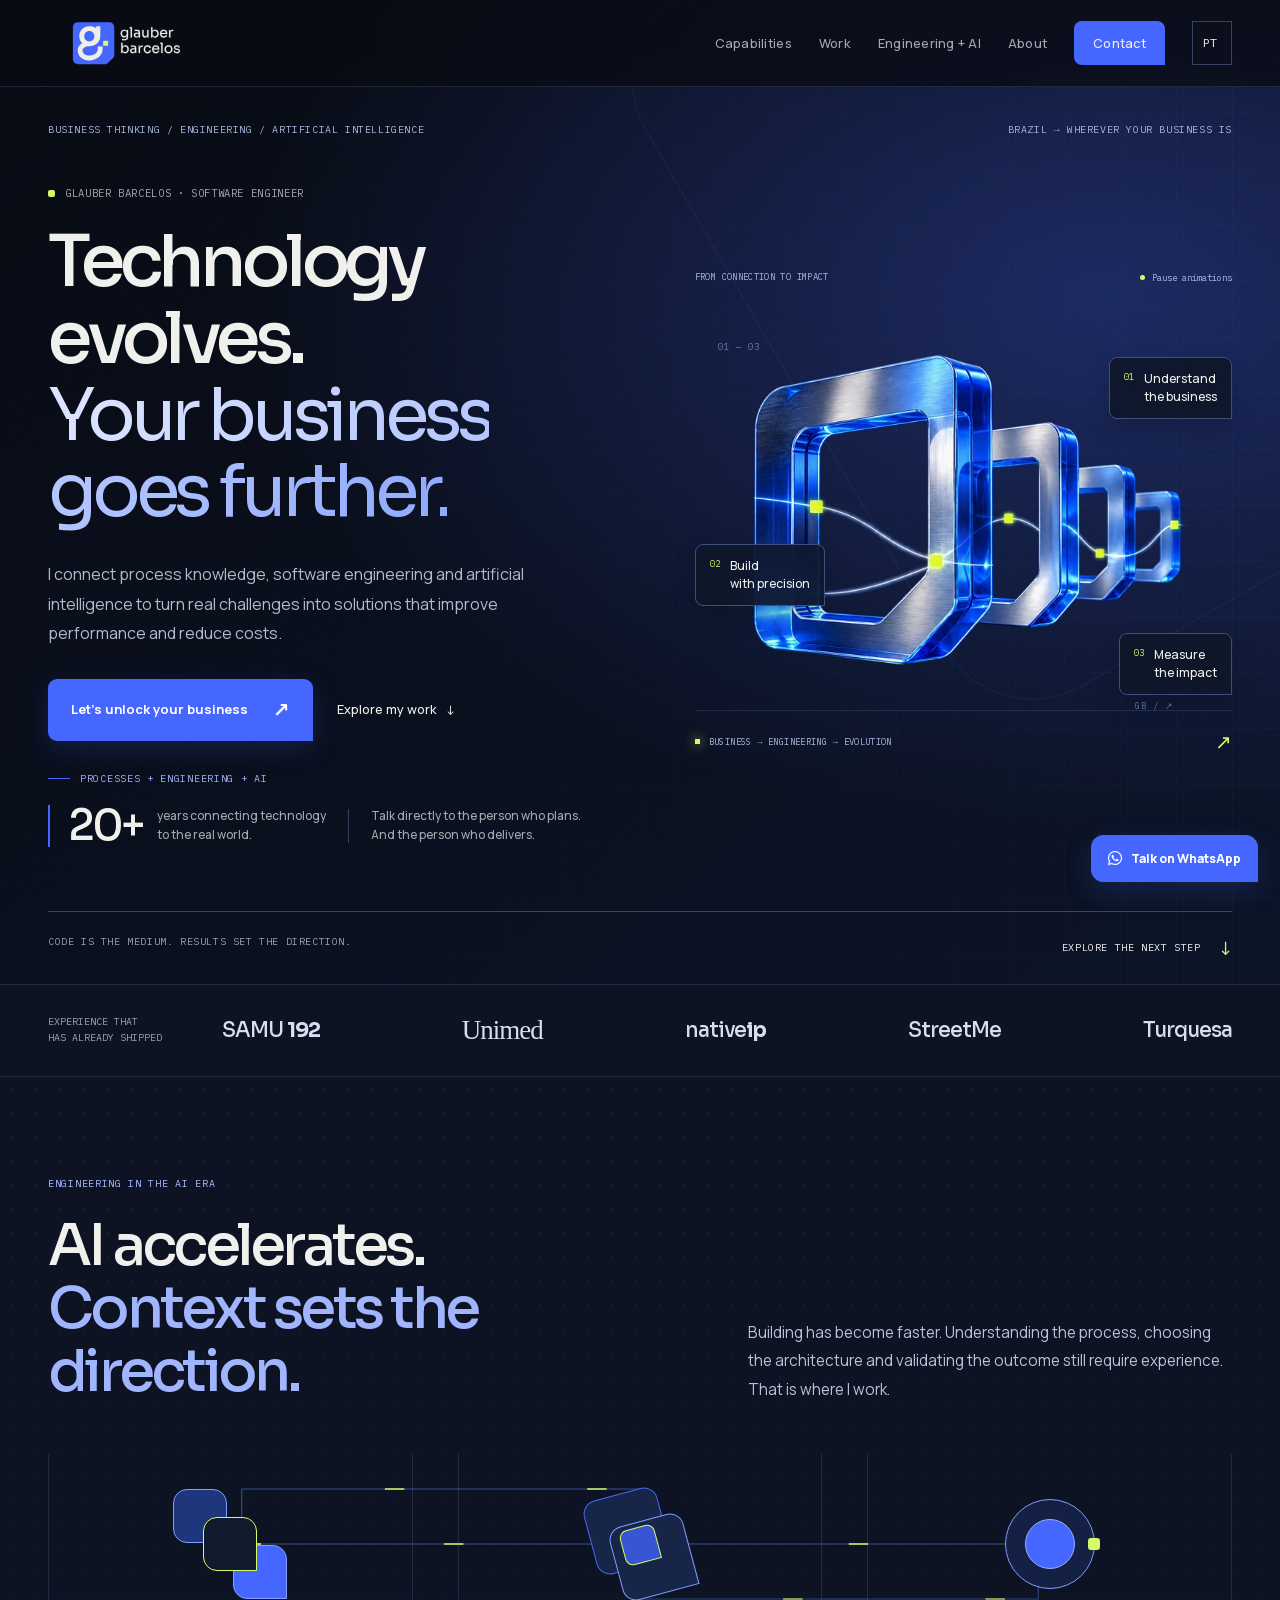
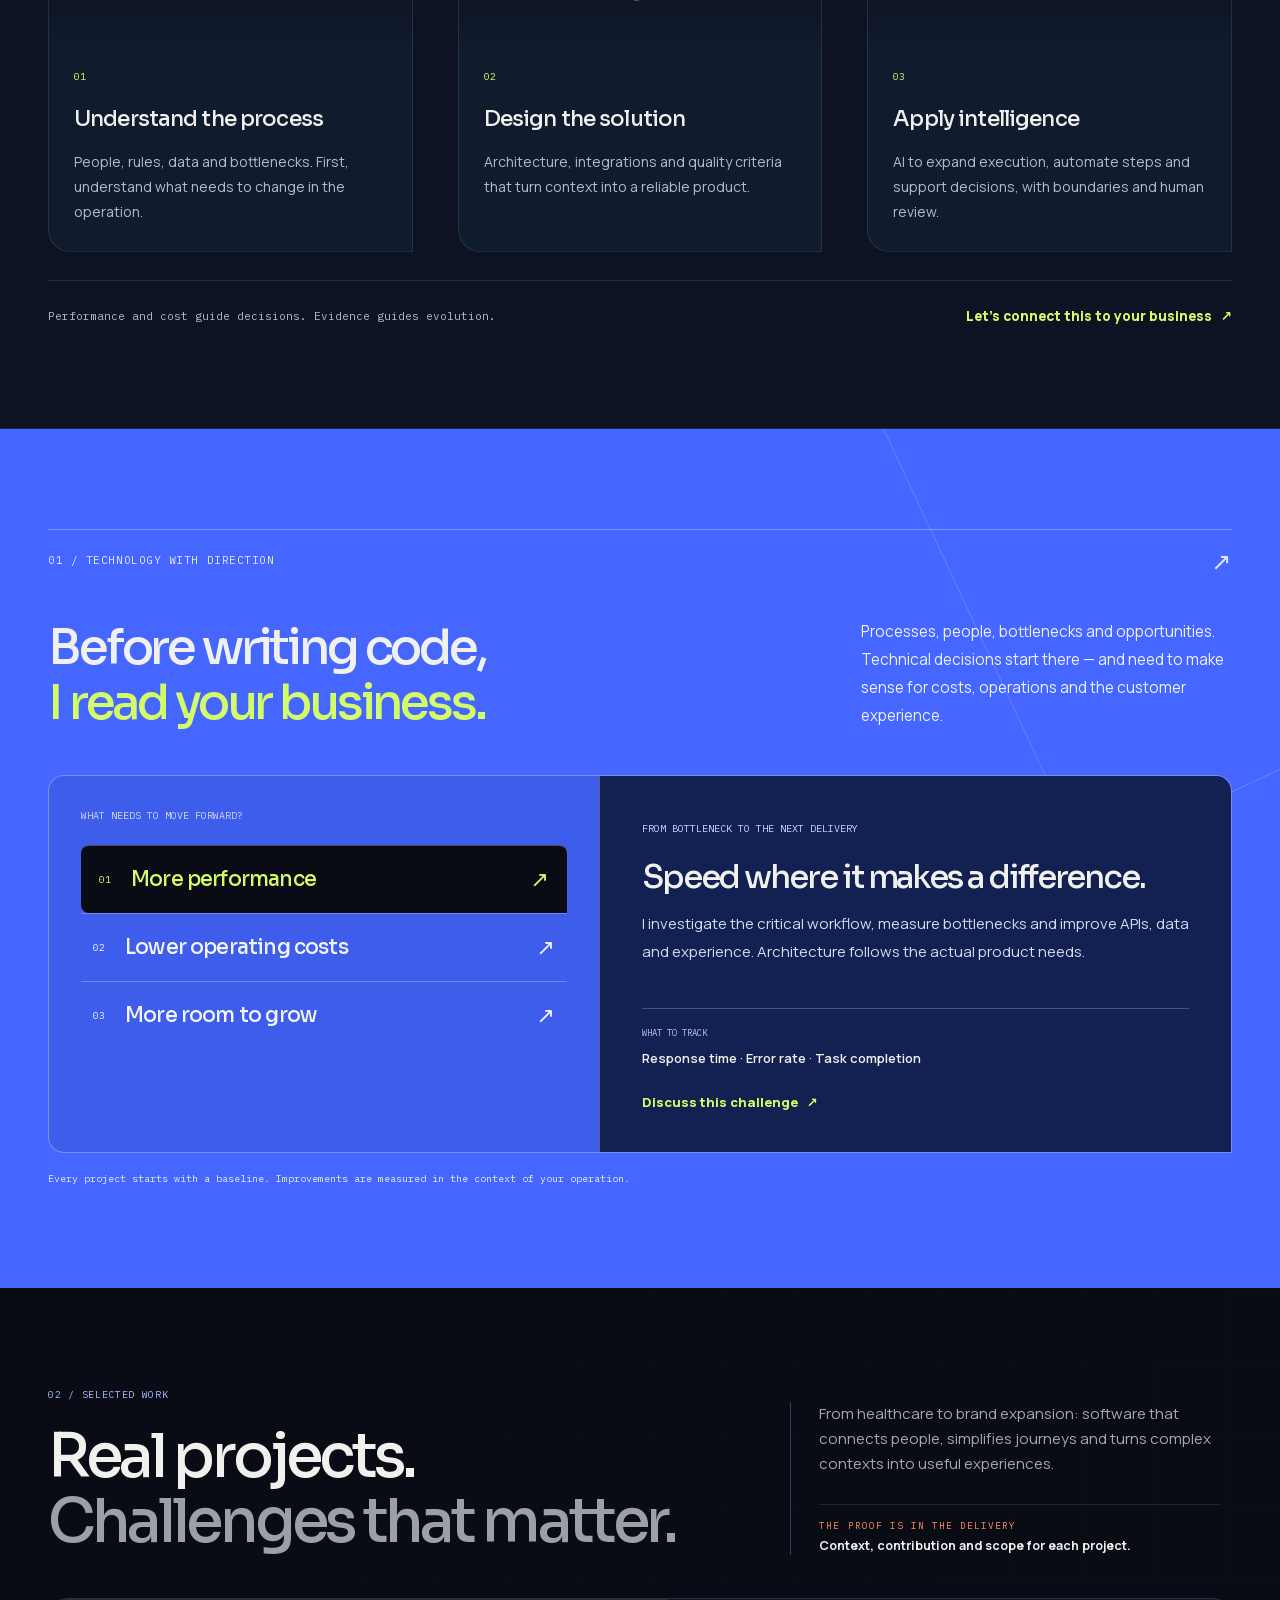
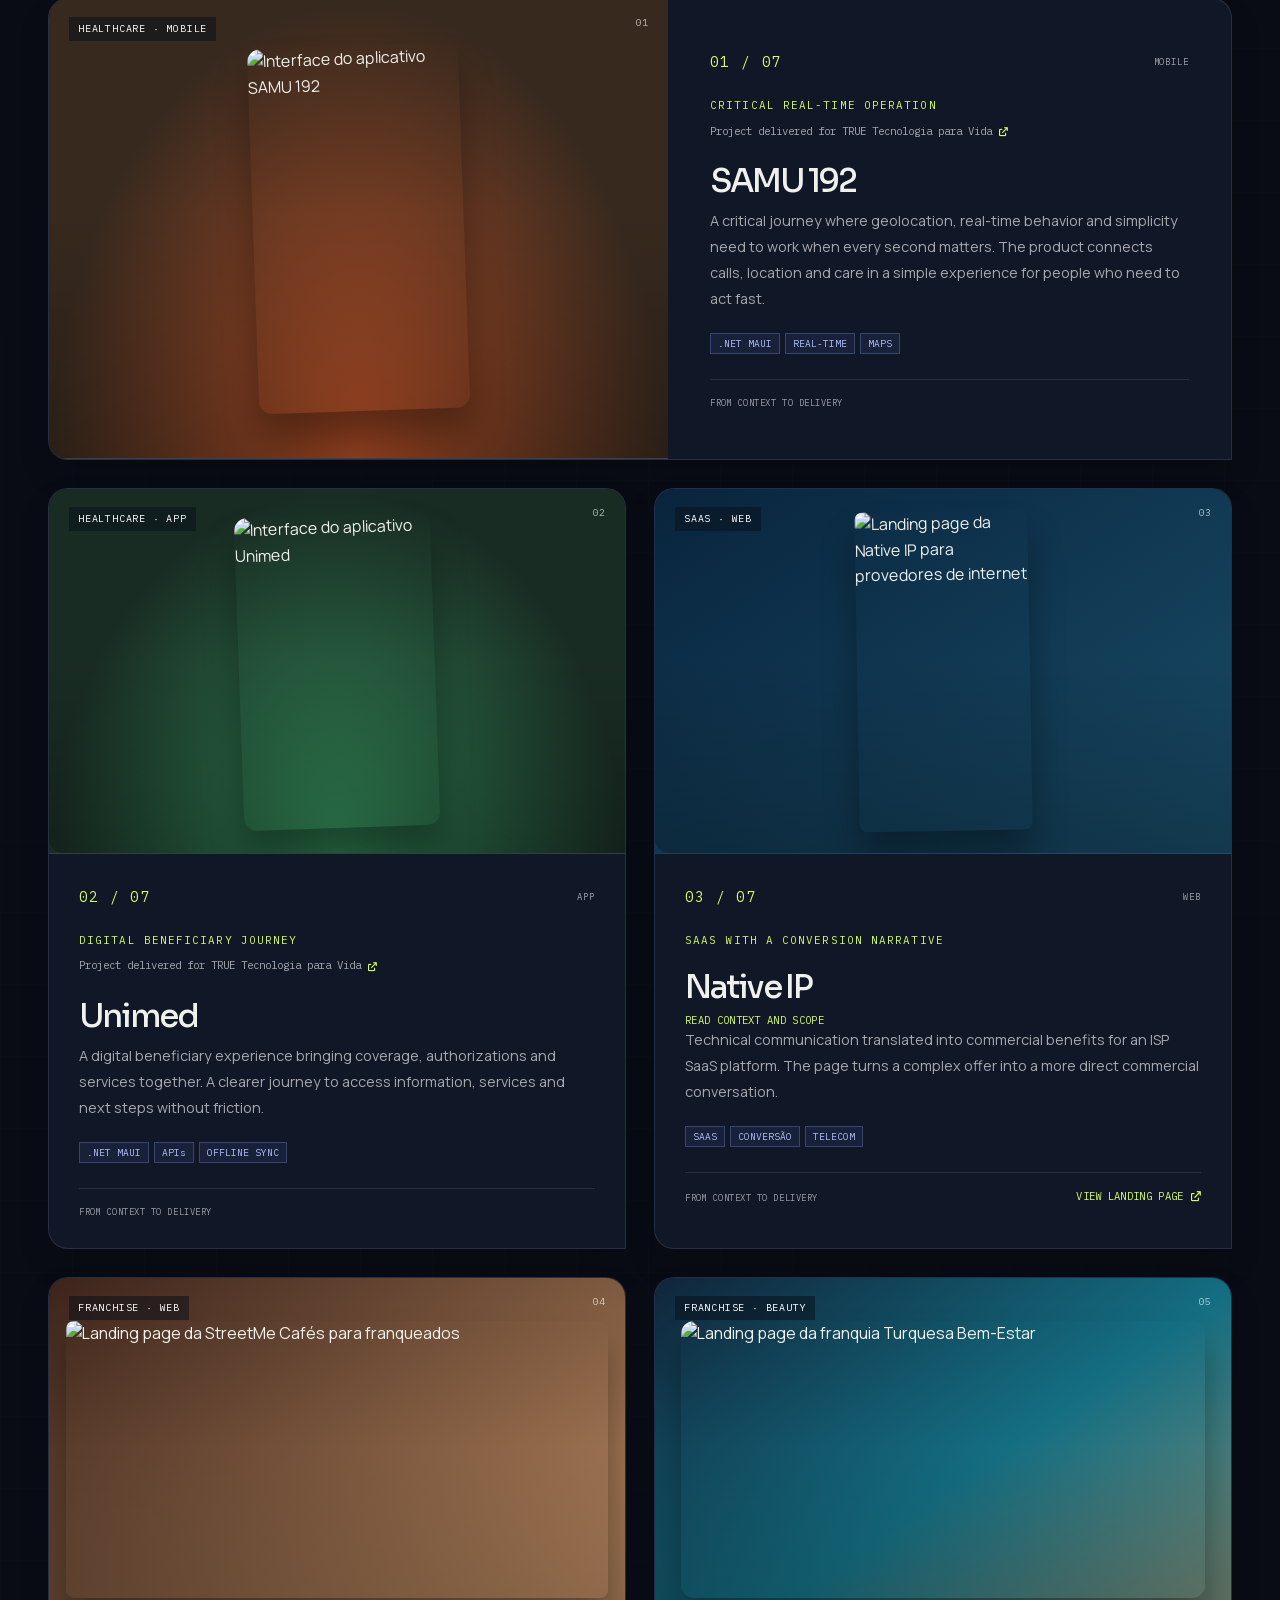
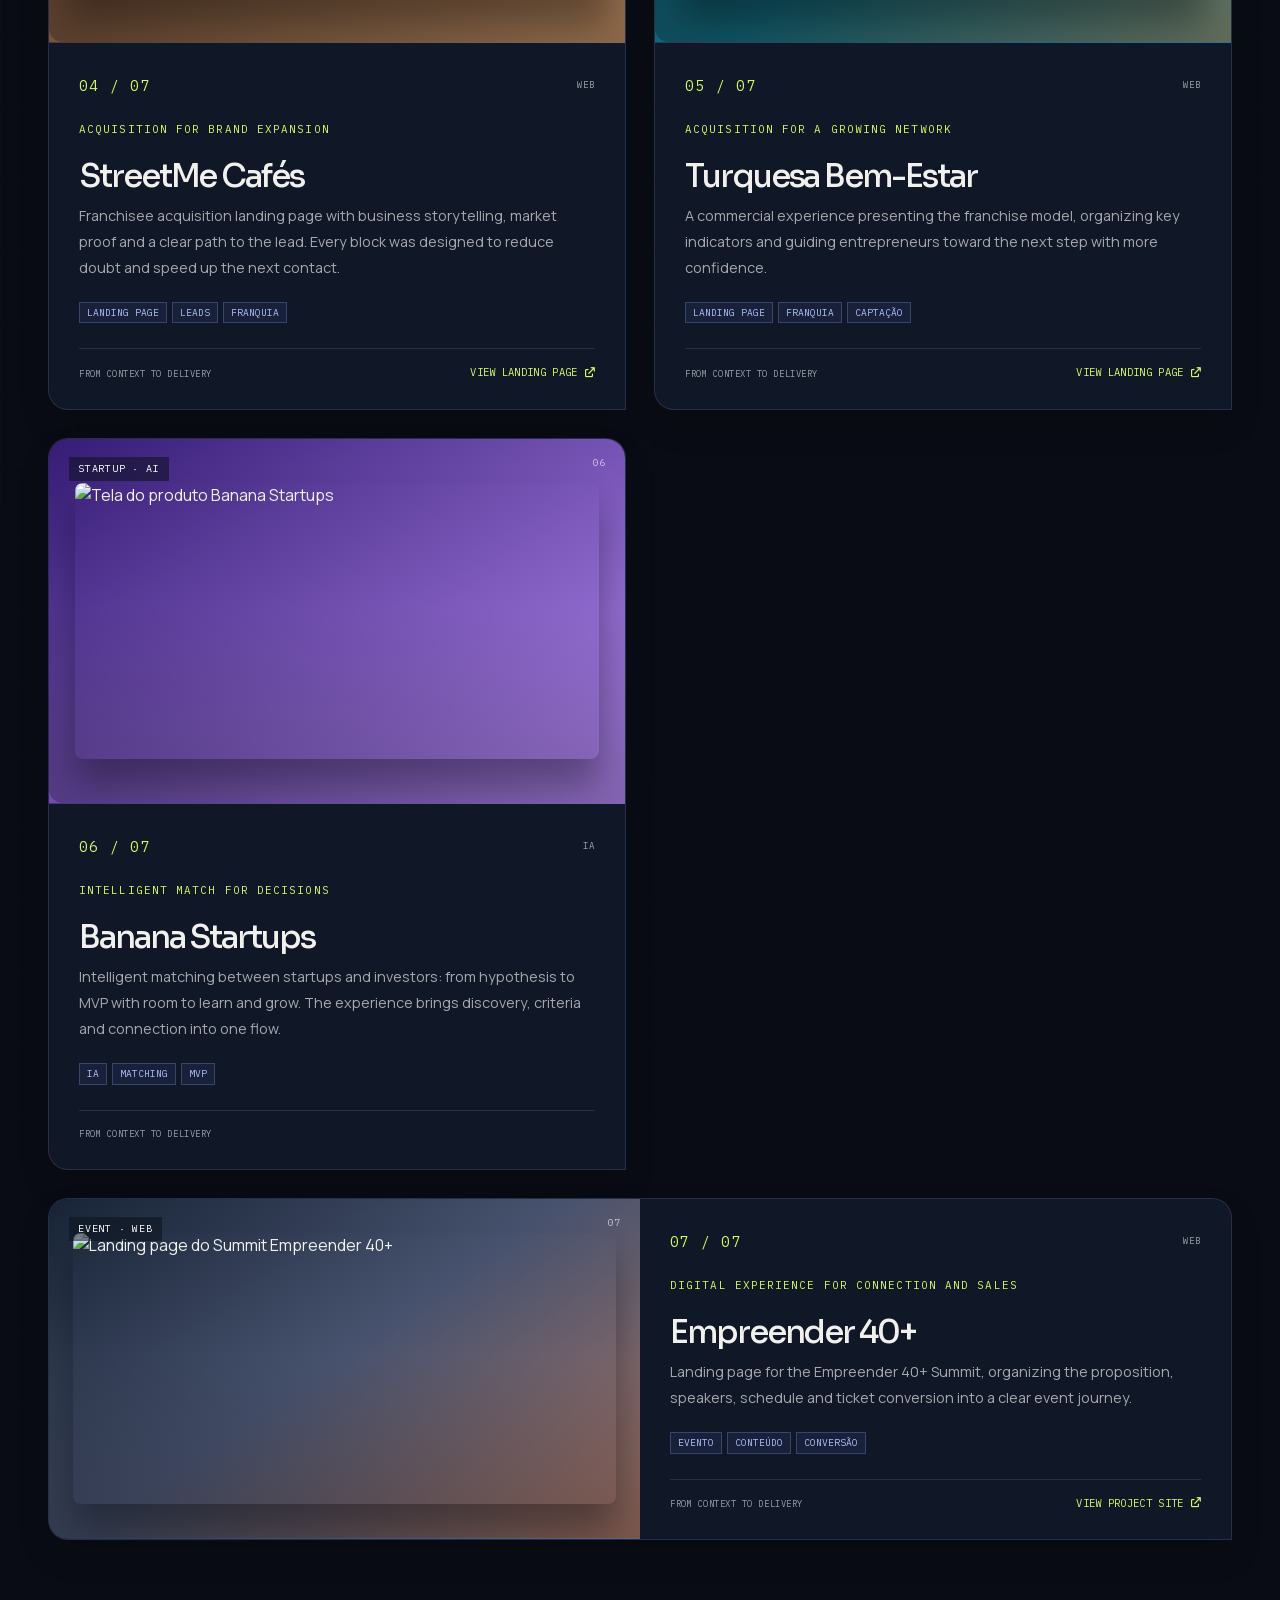
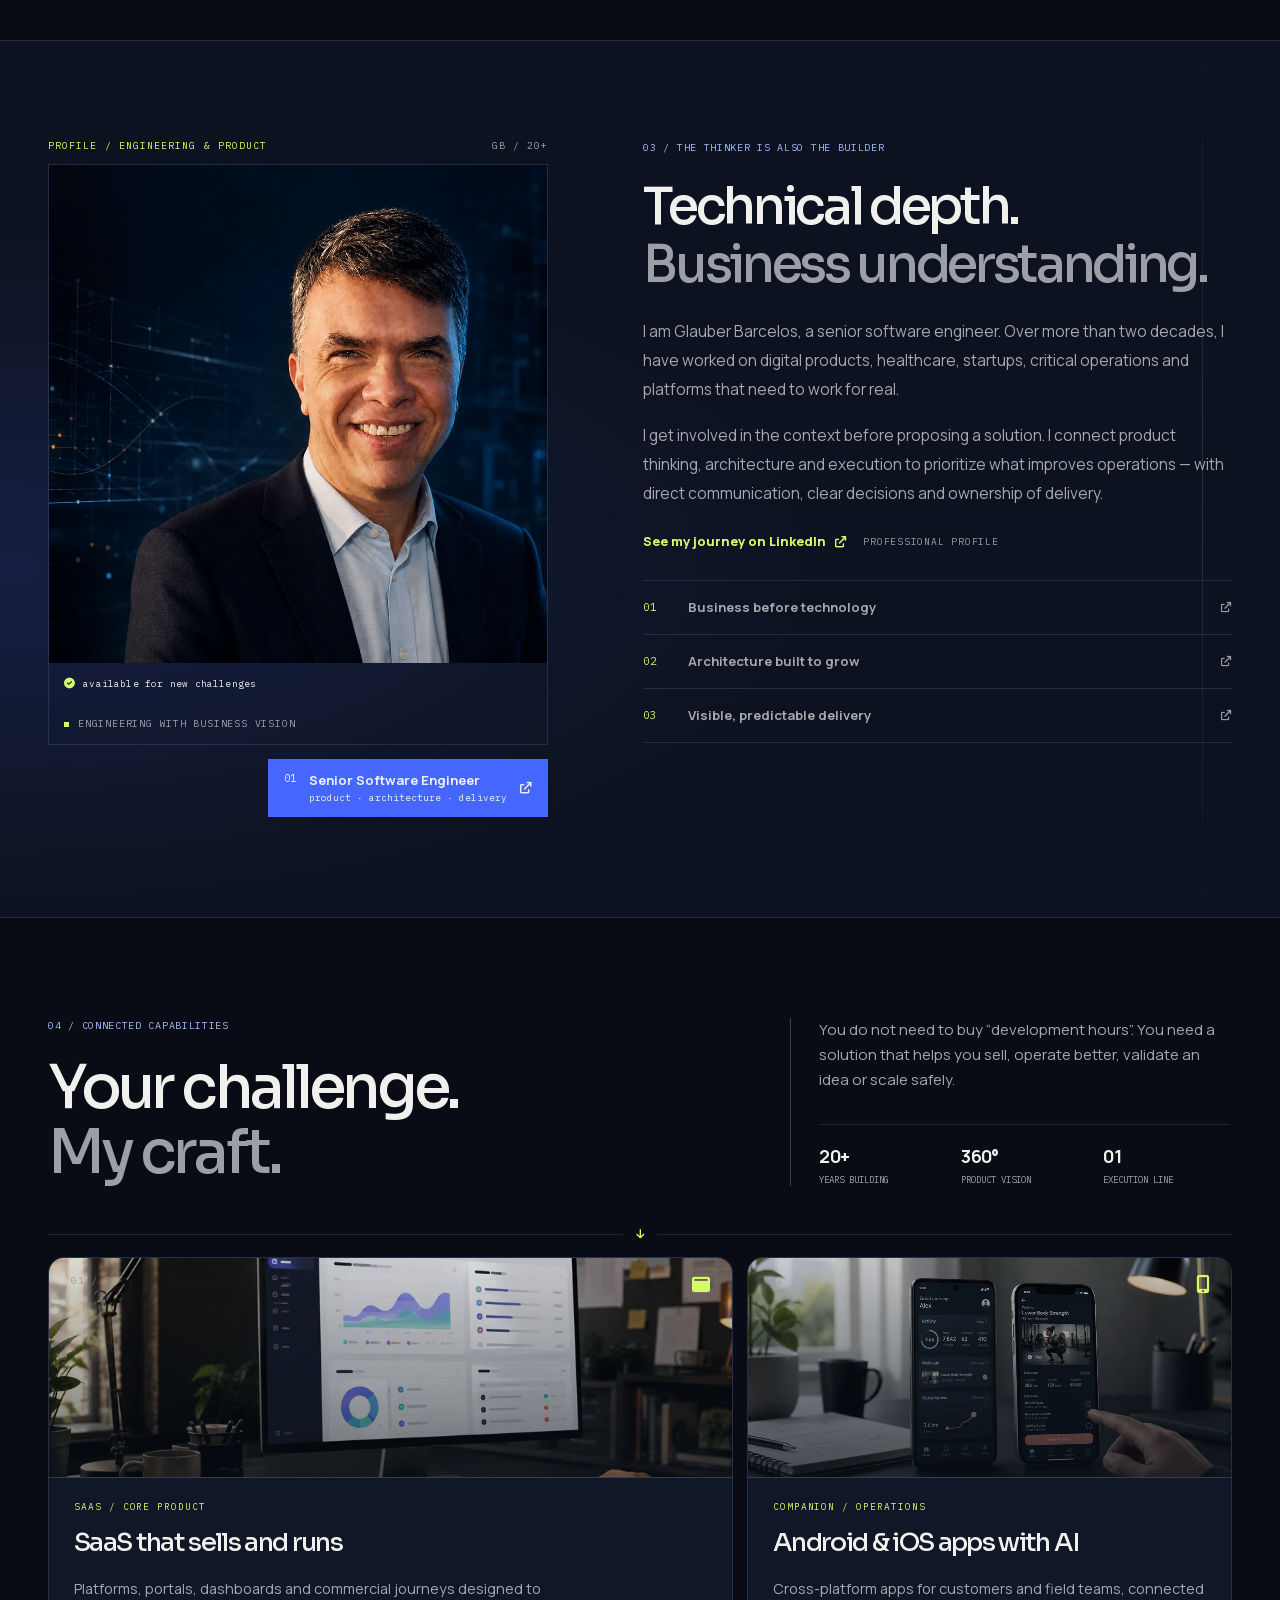
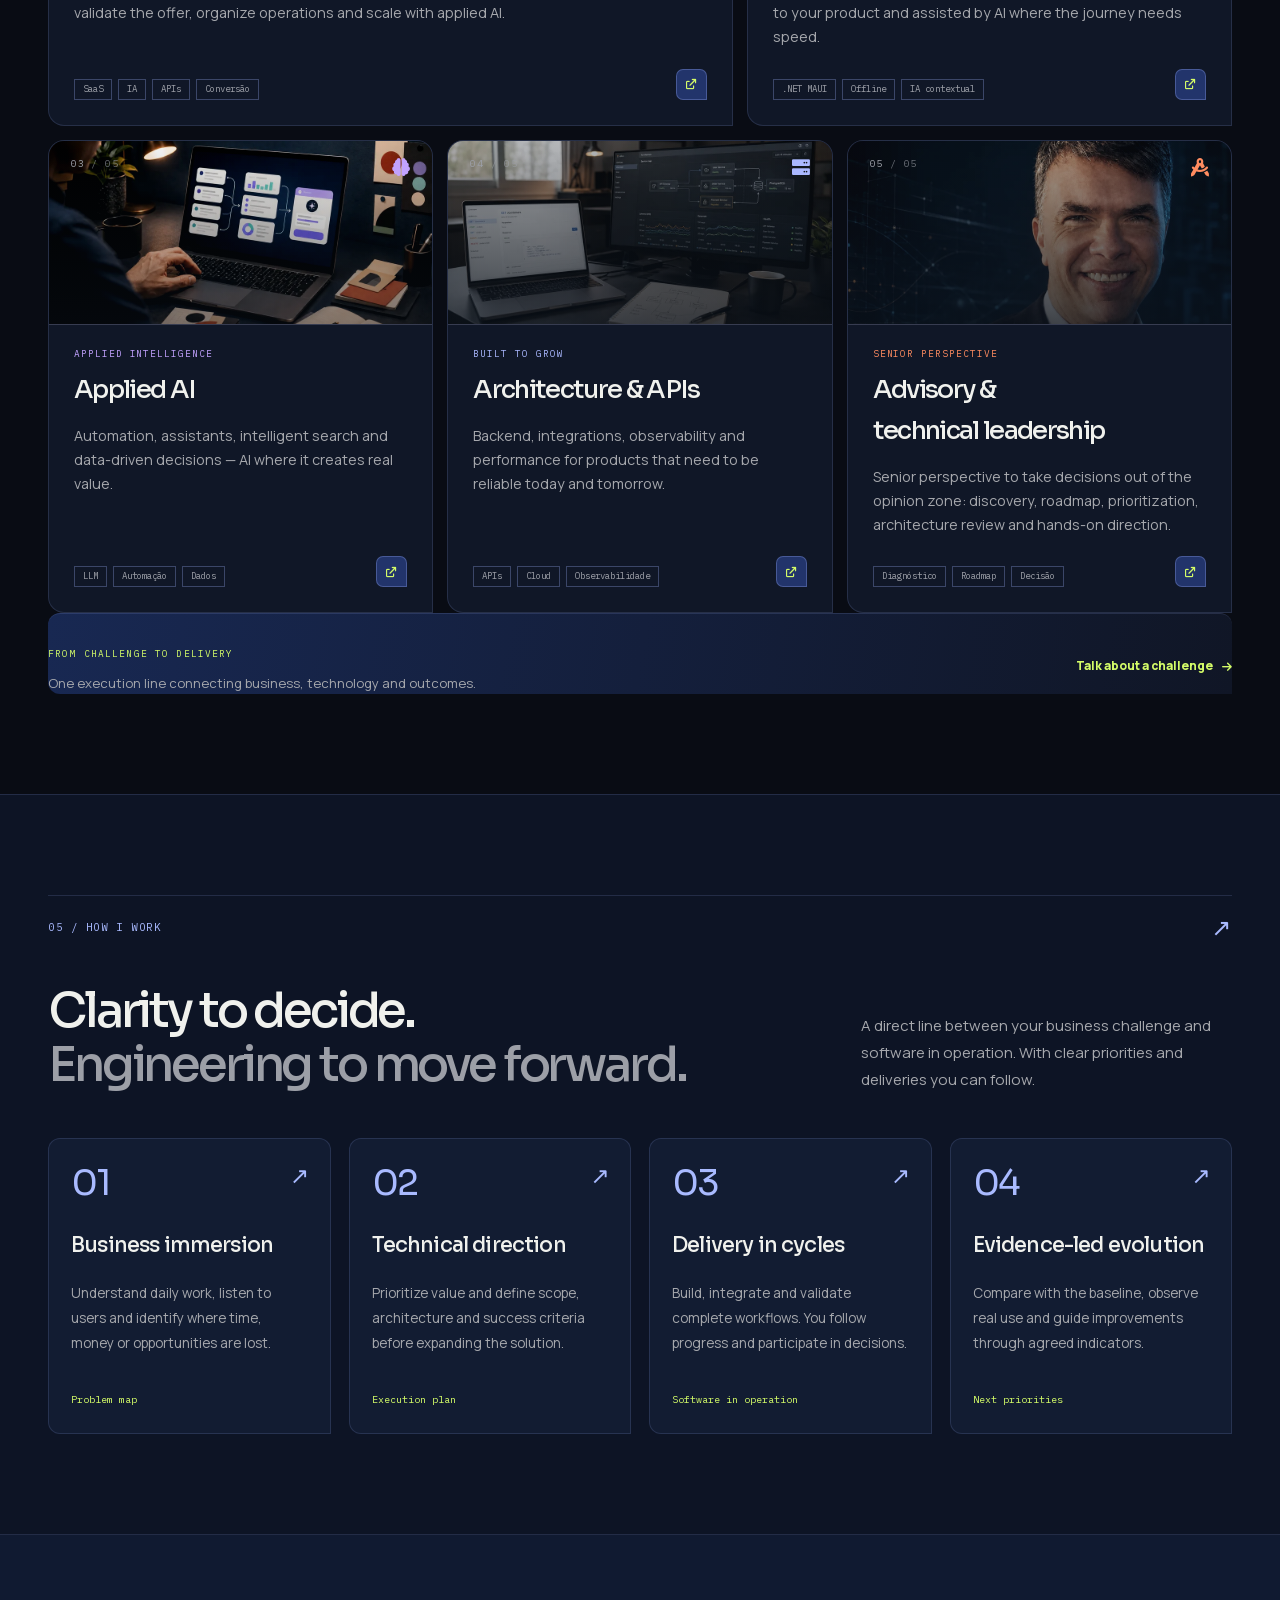
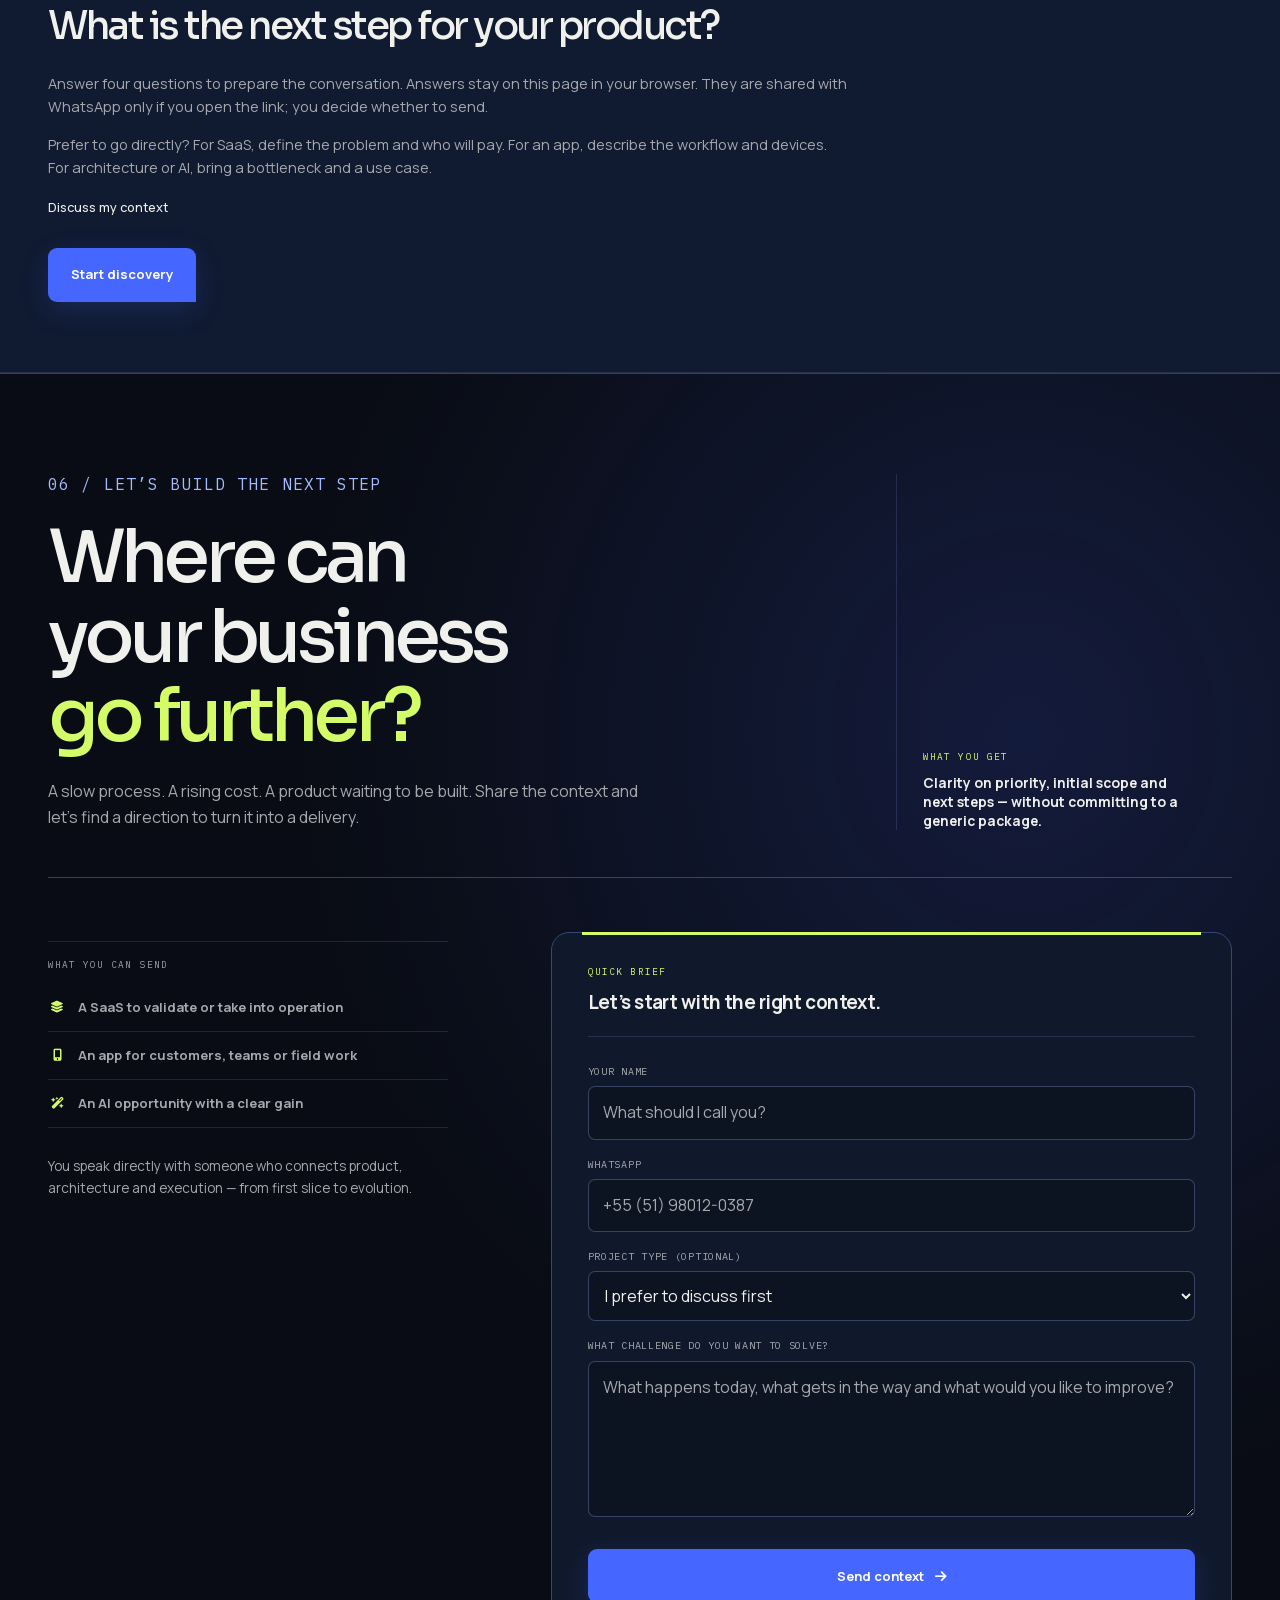
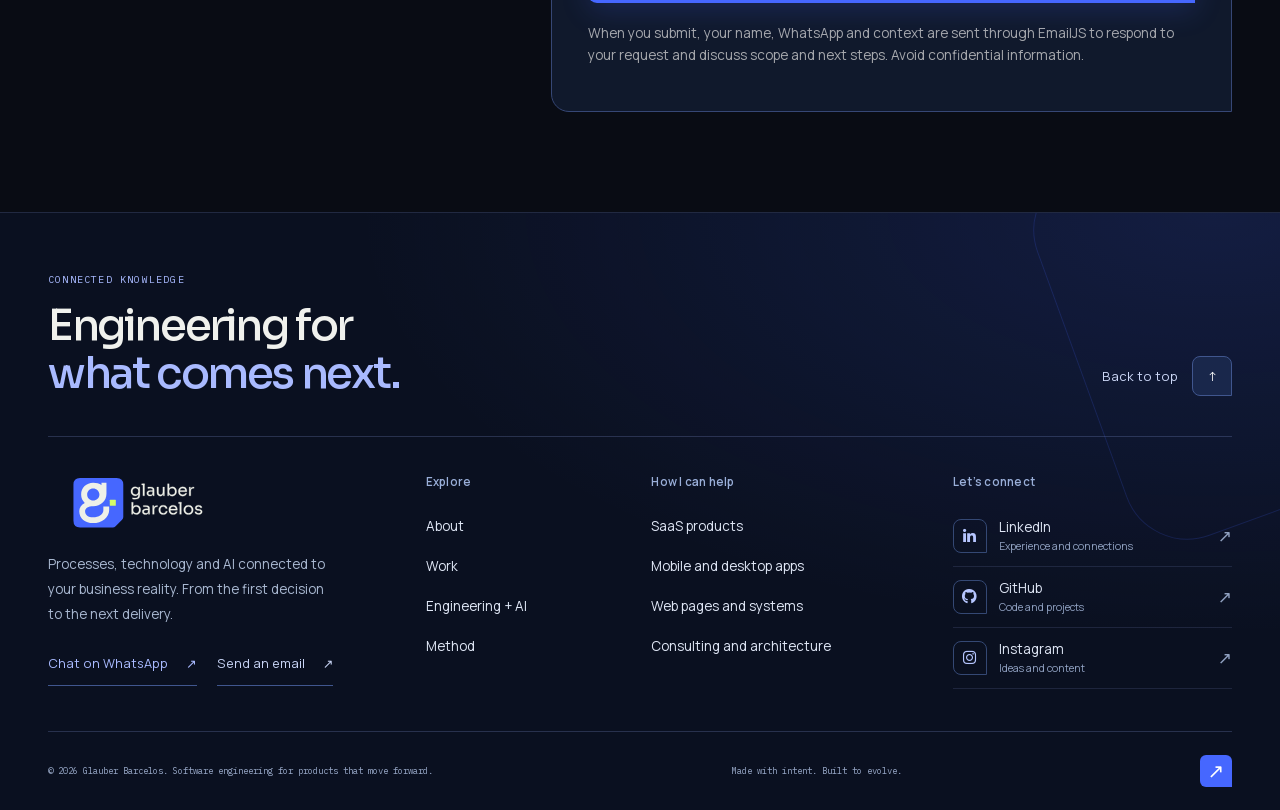
==== commit 168fb104: "Atualiza identidade Portal, layout e banners de compartilhamento" ====
--- a/index.html
+++ b/index.html
@@ -4,57 +4,60 @@
     <meta charset="UTF-8">
     <meta name="viewport" content="width=device-width, initial-scale=1.0">
     <meta name="color-scheme" content="dark">
-    <title>Desenvolvimento de SaaS e aplicativos para empresas | Glauber Barcelos</title>
-    <meta name="description" content="Desenvolvimento de SaaS, aplicativos Android e iOS e consultoria técnica para empresas. Defina seu MVP, integrações e próximos passos com Glauber Barcelos.">
+    <title>Engenharia de software e visão de negócio | Glauber Barcelos</title>
+    <meta name="description" content="Engenharia sênior, software, SaaS, aplicativos e IA aplicada. Glauber Barcelos conecta visão de negócio e execução para melhorar performance e reduzir custos.">
     <meta name="author" content="Glauber Barcelos">
     <meta name="robots" content="index, follow, max-image-preview:large">
-    <meta name="theme-color" content="#091019">
+    <meta name="theme-color" content="#101114">
     <link rel="canonical" href="https://glauberbarcelos.com.br/">
 
     <meta property="og:site_name" content="Glauber Barcelos">
     <meta property="og:type" content="website">
     <meta property="og:url" content="https://glauberbarcelos.com.br/">
-    <meta property="og:title" content="Desenvolvimento de SaaS e aplicativos para empresas | Glauber Barcelos">
-    <meta property="og:description" content="Desenvolvimento de SaaS, aplicativos Android e iOS e consultoria técnica para empresas. Defina seu MVP, integrações e próximos passos com Glauber Barcelos.">
-    <meta property="og:image" content="https://glauberbarcelos.com.br/img/social/glauber-compartilhamento-2026-10-01-1200x628.jpg"><meta property="og:image:secure_url" content="https://glauberbarcelos.com.br/img/social/glauber-compartilhamento-2026-10-01-1200x628.jpg"><meta property="og:image:alt" content="Glauber Barcelos — Tecnologia que move o seu negócio. SaaS, aplicativos e IA aplicada.">
+    <meta property="og:title" content="Engenharia de software e visão de negócio | Glauber Barcelos">
+    <meta property="og:description" content="Engenharia sênior, software, SaaS, aplicativos e IA aplicada. Glauber Barcelos conecta visão de negócio e execução para melhorar performance e reduzir custos.">
+    <meta property="og:image" content="https://glauberbarcelos.com.br/img/social/glauber-portal-compartilhamento-2026-10-02-1200x627.jpg"><meta property="og:image:secure_url" content="https://glauberbarcelos.com.br/img/social/glauber-portal-compartilhamento-2026-10-02-1200x627.jpg"><meta property="og:image:alt" content="Marca Glauber Barcelos e portais tridimensionais azuis conectados. IA acelera. Contexto dá direção.">
     <meta property="og:image:type" content="image/jpeg">
     <meta property="og:image:width" content="1200">
-    <meta property="og:image:height" content="628">
+    <meta property="og:image:height" content="627">
     <meta property="og:locale" content="pt_BR">
     <meta name="twitter:card" content="summary_large_image">
-    <meta name="twitter:title" content="Desenvolvimento de SaaS e aplicativos para empresas | Glauber Barcelos">
-    <meta name="twitter:description" content="Desenvolvimento de SaaS, aplicativos Android e iOS e consultoria técnica para empresas. Defina seu MVP, integrações e próximos passos com Glauber Barcelos.">
-    <meta name="twitter:image" content="https://glauberbarcelos.com.br/img/social/glauber-compartilhamento-2026-10-01-1200x628.jpg"><meta name="twitter:image:alt" content="Glauber Barcelos — Tecnologia que move o seu negócio. SaaS, aplicativos e IA aplicada.">
-
-    <link rel="icon" type="image/x-icon" href="favicon.ico">
-    <link rel="icon" type="image/png" sizes="32x32" href="img/favicon-32.png">
-    <link rel="apple-touch-icon" href="img/favicon-32.png">
-    <link rel="preconnect" href="https://fonts.googleapis.com" crossorigin>
-    <link rel="preconnect" href="https://fonts.gstatic.com" crossorigin>
-    <link href="https://fonts.googleapis.com/css2?family=DM+Mono:wght@400;500&family=Manrope:wght@400;500;600;700;800&display=swap" rel="stylesheet">
+    <meta name="twitter:title" content="Engenharia de software e visão de negócio | Glauber Barcelos">
+    <meta name="twitter:description" content="Engenharia sênior, software, SaaS, aplicativos e IA aplicada. Glauber Barcelos conecta visão de negócio e execução para melhorar performance e reduzir custos.">
+    <meta name="twitter:image" content="https://glauberbarcelos.com.br/img/social/glauber-portal-compartilhamento-2026-10-02-1200x627.jpg"><meta name="twitter:image:alt" content="Marca Glauber Barcelos e portais tridimensionais azuis conectados. IA acelera. Contexto dá direção.">
+
+
+
+
+    <link rel="preload" href="img/fonts/sora.woff2" as="font" type="font/woff2" crossorigin>
+    <link rel="preload" href="img/fonts/manrope.woff2" as="font" type="font/woff2" crossorigin>
     <link rel="stylesheet" href="https://cdnjs.cloudflare.com/ajax/libs/font-awesome/6.0.0/css/all.min.css">
-    <link rel="stylesheet" href="css/styles.css?v=b2b">
+    <link rel="stylesheet" href="css/styles.css?v=portal-20261002">
+    <link rel="stylesheet" href="css/portal.css?v=portal-sculpture1">
     <script src="js/schema.js"></script>
-<noscript><style>.site-nav { position:relative; } .nav-inner { flex-wrap:wrap; } .nav-toggle, #langToggle { display:none; } .nav-links { position:static; display:flex; flex-wrap:wrap; width:100%; opacity:1; visibility:visible; pointer-events:auto; transform:none; } .hero-section { padding-top:50px; }</style></noscript>
+<noscript><style>.site-nav { position:relative; } .nav-inner { flex-wrap:wrap; } .nav-toggle, #langToggle, .motion-toggle, .reading-progress { display:none; } .nav-links { position:static; display:flex; flex-wrap:wrap; width:100%; opacity:1; visibility:visible; pointer-events:auto; transform:none; } .hero-section { padding-top:50px; } .whatsapp-float { position:static; display:inline-flex; margin:20px; }</style></noscript>
+    <link rel="icon" type="image/x-icon" href="favicon.ico?v=portal-refined-20261002">
+    <link rel="icon" type="image/png" sizes="32x32" href="img/brand/icon-32.png?v=portal2">
+    <link rel="icon" type="image/png" sizes="16x16" href="img/brand/icon-16.png?v=portal2">
+    <link rel="apple-touch-icon" sizes="180x180" href="img/brand/icon-180.png?v=portal2">
 </head>
-<body>
+<body class="portfolio-next portal-site">
     <a class="skip-link" href="#conteudo" data-i18n="skip_content">Pular para o conteúdo</a>
     <div class="site-noise" aria-hidden="true"></div>
+    <div class="reading-progress" aria-hidden="true"><span></span></div>
 
     <nav class="site-nav" aria-label="Navegação principal">
         <div class="shell nav-inner">
-            <a class="brand" href="#home" aria-label="Glauber Barcelos — início">
-                <picture><source srcset="img/logo_glauber.webp" type="image/webp"><img class="brand-logo" src="img/logo_glauber.png" alt="Glauber Barcelos — Software Engineer" width="908" height="275"></picture>
-            </a>
+            <a class="brand" href="#home" aria-label="Glauber Barcelos — início"><picture><source srcset="img/brand/glauber-signature.svg?v=portal2" type="image/svg+xml"><source srcset="img/brand/glauber-signature.webp?v=portal2" type="image/webp"><img class="brand-logo" src="img/brand/glauber-signature.png?v=portal2" alt="Glauber Barcelos" width="1200" height="400"></picture></a>
             <button class="nav-toggle" type="button" aria-controls="mainNav" aria-expanded="false" aria-label="Abrir menu">
                 <span></span><span></span>
             </button>
             <div class="nav-links" id="mainNav">
-                <a class="nav-link" href="#solucoes" data-i18n="nav_services">Soluções</a>
-                <a class="nav-link" href="#cases" data-i18n="nav_cases">Cases</a>
-                <a data-i18n="nav_diagnostic" href="#diagnostico" class="nav-link" data-cta >Diagnóstico</a>
+                <a class="nav-link" href="#solucoes" data-i18n="gb_nav_services">Competências</a>
+                <a class="nav-link" href="#cases" data-i18n="gb_nav_cases">Entregas</a>
+                <a href="#inteligencia" class="nav-link" data-i18n="portal_nav_ai">Engenharia + IA</a>
                 <a class="nav-link" href="#sobre" data-i18n="nav_about">Sobre</a>
-                <a class="nav-link" href="#contato" data-i18n="nav_contact">Contato</a>
+                <a class="nav-link nav-contact" href="#contato" data-i18n="nav_contact">Contato</a>
                 <button id="langToggle" class="lang-toggle" type="button" onclick="window.__i18n.toggleLang()" aria-label="Switch language">EN</button>
             </div>
         </div>
@@ -62,90 +65,107 @@
 
     <header id="home" class="hero-section">
         <div class="hero-grid" aria-hidden="true"></div>
-        <div class="hero-glow hero-glow--one" aria-hidden="true"></div>
-        <div class="hero-glow hero-glow--two" aria-hidden="true"></div>
-        <div class="shell hero-layout">
-            <div class="hero-copy reveal">
-                <p class="eyebrow"><span class="eyebrow-dot"></span><span data-i18n="hero_eyebrow">SAAS · MOBILE · IA APLICADA · ENGENHARIA SÊNIOR</span></p>
-                <h1 class="hero-title" data-i18n="hero_title">SaaS e aplicativos <em>para empresas.</em></h1>
-                <p class="hero-lead" data-i18n="hero_subtitle">Transforme processos manuais em software e valide seu produto com uma primeira versão focada no que seus clientes precisam. Da definição do escopo à entrega, com IA aplicada quando houver ganho claro.</p>
-                <div class="hero-actions">
-                    <a data-i18n="hero_cta" href="desenvolvimento-saas.html" class="button button--primary" data-cta data-project-type="saas" data-origin="hero">Planejar meu SaaS</a><a data-i18n="hero_app" href="desenvolvimento-mobile-desktop.html" class="button button--secondary" data-cta data-project-type="app" data-origin="hero">Criar um aplicativo</a>
-                    <a class="text-link" href="#cases"><span data-i18n="hero_secondary">Ver projetos selecionados</span><i class="fas fa-arrow-up-right-from-square" aria-hidden="true"></i></a>
-                </div>
-                <div class="hero-proof">
-                    <span class="proof-avatars" aria-hidden="true"><i class="fas fa-code"></i><i class="fas fa-mobile-screen-button"></i><i class="fas fa-brain"></i></span>
-                    <span data-i18n="hero_proof">SaaS · Mobile · IA aplicada · execução ponta a ponta</span>
-                </div>
-            </div>
-
-            <div class="hero-visual reveal reveal-delay" aria-label="Visão geral de uma entrega de software">
-                <div class="orbit orbit--one" aria-hidden="true"></div>
-                <div class="orbit orbit--two" aria-hidden="true"></div>
-                <div class="hero-terminal">
-                    <div class="terminal-topbar">
-                        <div class="terminal-dots" aria-hidden="true"><span></span><span></span><span></span></div>
-                        <span class="terminal-path">~/glauber.dev/entrega.cs</span>
-                        <span class="terminal-status"><span></span> <span data-i18n="hero_status">online</span></span>
-                    </div>
-                    <div class="terminal-body" tabindex="0" role="region" aria-label="Exemplo de entrega de software" data-i18n="terminal_label" data-i18n-attr="aria-label">
-                        <div class="terminal-line terminal-line--muted"><span class="line-number">01</span><span><b>var</b> produto = <i>await</i> Negocio.EntenderAsync();</span></div>
-                        <div class="terminal-line"><span class="line-number">02</span><span><b>var</b> arquitetura = produto.<em>DesenharArquitetura</em>(valor: <strong>true</strong>);</span></div>
-                        <div class="terminal-line"><span class="line-number">03</span><span><b>var</b> entrega = <i>await</i> <strong>ShipAsync</strong>(web, mobile, ia);</span></div>
-                        <div class="terminal-line terminal-line--empty"><span class="line-number">04</span><span></span></div>
-                        <div class="terminal-output"><span class="output-check">✓</span><span data-i18n="hero_terminal_result">sistema pronto para gerar valor</span><span class="cursor" aria-hidden="true"></span></div>
-                    </div>
-                    <div class="terminal-footer">
-                        <span><span class="terminal-label" data-i18n="hero_metric_1_label">EXPERIÊNCIA</span><strong>20+ <small data-i18n="hero_metric_1_value">anos</small></strong></span>
-                        <span><span class="terminal-label" data-i18n="hero_metric_2_label">ESCOPO</span><strong>360° <small data-i18n="hero_metric_2_value">ponta a ponta</small></strong></span>
-                        <span><span class="terminal-label" data-i18n="hero_metric_3_label">ATUAÇÃO</span><strong>BR <small data-i18n="hero_metric_3_value">remoto</small></strong></span>
-                    </div>
-                </div>
-                <div class="floating-note floating-note--top"><span class="floating-icon"><i class="fas fa-arrow-trend-up"></i></span><span><small data-i18n="hero_float_1_label">foco em</small><strong data-i18n="hero_float_1_value">resultado</strong></span></div>
-                <div class="floating-note floating-note--bottom"><span class="floating-icon floating-icon--purple"><i class="fas fa-shield-alt" aria-hidden="true"></i></span><span><small data-i18n="hero_float_2_label">engenharia</small><strong data-i18n="hero_float_2_value">confiável</strong></span></div>
-            </div>
+        <div class="shell">
+            <div class="hero-meta"><span data-i18n="gb_hero_meta">VISÃO DE NEGÓCIO / ENGENHARIA / INTELIGÊNCIA ARTIFICIAL</span><span data-i18n="gb_hero_location">BRASIL → ONDE SEU NEGÓCIO ESTIVER</span></div>
+            <div class="hero-layout">
+                <div class="hero-copy reveal">
+                    <p class="eyebrow"><span class="eyebrow-dot"></span><span data-i18n="gb_hero_eyebrow">Glauber Barcelos · Software Engineer</span></p>
+                    <h1 class="hero-title" data-i18n="gb_hero_title">A tecnologia evolui.<br><em>Seu negócio<br>vai além.</em></h1>
+                    <p class="hero-lead" data-i18n="gb_hero_lead">Conecto conhecimento de processos, engenharia de software e inteligência artificial para transformar desafios reais em soluções que melhoram a performance e reduzem custos.</p>
+                    <div class="hero-actions"><a class="button button--primary" href="#contato" data-cta data-origin="hero"><span data-i18n="gb_hero_cta">Vamos destravar seu negócio</span><span aria-hidden="true">↗</span></a><a class="text-link" href="#cases"><span data-i18n="gb_hero_projects">Explore minhas entregas</span><span aria-hidden="true">↓</span></a></div>
+                    <p class="portal-hero-chip" data-i18n="portal_hero_chip">PROCESSOS + ENGENHARIA + IA</p>
+                    <div class="hero-proof"><strong>20+</strong><span data-i18n="gb_hero_proof">anos conectando tecnologia<br>ao mundo real.</span><span class="hero-proof-line"></span><span data-i18n="gb_hero_direct">Você fala com quem pensa.<br>E com quem entrega.</span></div>
+                </div>
+                <div class="delivery-visual portal-stage portal-stage--sculpture reveal reveal-delay">
+                    <div class="delivery-top"><span data-i18n="portal_stage_label">DA CONEXÃO AO IMPACTO</span><button class="motion-toggle" type="button" aria-pressed="false"><span class="motion-toggle-dot" aria-hidden="true"></span><span data-i18n="portal_pause">Pausar animações</span></button></div>
+                    <div class="portal-scene" aria-hidden="true">
+                        <picture class="portal-sculpture">
+                            <source type="image/webp" srcset="img/brand/portal-sculpture-640.webp 640w, img/brand/portal-sculpture-1280.webp 1280w" sizes="(max-width: 600px) calc(100vw - 32px), (max-width: 800px) 550px, 48vw">
+                            <img src="img/brand/portal-sculpture.png" alt="" width="1254" height="1254" fetchpriority="high" decoding="async">
+                        </picture>
+                        <span class="portal-coordinate coordinate-a">01 — 03</span><span class="portal-coordinate coordinate-b">GB / ↗</span>
+                    </div>
+                    <div class="delivery-label delivery-label--one"><span class="delivery-number">01</span><strong data-i18n="gb_visual_business">Entender<br>o negócio</strong></div>
+                    <div class="delivery-label delivery-label--two"><span class="delivery-number">02</span><strong data-i18n="gb_visual_build">Construir<br>com precisão</strong></div>
+                    <div class="delivery-label delivery-label--three"><span class="delivery-number">03</span><strong data-i18n="gb_visual_impact">Medir<br>o impacto</strong></div>
+                    <div class="delivery-bottom"><span class="delivery-indicator" aria-hidden="true"></span><span data-i18n="gb_visual_bottom">NEGÓCIO → ENGENHARIA → EVOLUÇÃO</span><span aria-hidden="true">↗</span></div>
+                </div>
+            </div>
+            <div class="hero-bottom"><span data-i18n="gb_hero_bottom">O CÓDIGO É O MEIO. O RESULTADO É A DIREÇÃO.</span><a href="#impacto"><span data-i18n="gb_hero_explore">EXPLORE O PRÓXIMO PASSO</span><span aria-hidden="true">↓</span></a></div>
         </div>
-        <a class="scroll-cue" href="#solucoes" aria-label="Ir para soluções"><span data-i18n="hero_scroll">explorar</span><i class="fas fa-arrow-down" aria-hidden="true"></i></a>
     </header>
 
+
     <main id="conteudo" tabindex="-1">
-        <section class="signal-strip" aria-label="Áreas de atuação">
-            <div class="shell signal-inner">
-                <span class="signal-label" data-i18n="signal_label">ONDE A TECNOLOGIA ENCONTRA O NEGÓCIO</span>
-                <div class="signal-items">
-                    <span><i class="fas fa-globe" aria-hidden="true"></i><span data-i18n="signal_1">Produtos web</span></span>
-                    <span><i class="fas fa-mobile-screen-button" aria-hidden="true"></i><span data-i18n="signal_2">Apps Android &amp; iOS</span></span>
-                    <span><i class="fas fa-wand-magic-sparkles" aria-hidden="true"></i><span data-i18n="signal_3">IA aplicada</span></span>
-                    <span><i class="fas fa-diagram-project" aria-hidden="true"></i><span data-i18n="signal_4">Arquitetura &amp; APIs</span></span>
-                </div>
-            </div>
-        </section>
-
-        <section class="section section--offer-rail" aria-labelledby="offer_title">
-            <div class="shell">
-                <div class="offer-head reveal">
-                    <div><p class="section-kicker" data-i18n="offer_kicker">DUAS FRENTES, UMA VISÃO DE PRODUTO</p><h2 id="offer_title" data-i18n="offer_title">Comece pelo produto que move o seu negócio.</h2></div>
-                    <p data-i18n="offer_intro">SaaS é o núcleo para vender e operar em escala. Mobile é a camada que leva esse valor para o cliente ou para a equipe em campo. Em ambos, a IA entra com objetivo, dados e controle.</p>
-                </div>
-                <div class="offer-grid">
-                    <article class="offer-track offer-track--saas reveal">
-                        <div class="offer-track-top"><span data-i18n="offer_saas_label">01 / CORE</span><strong data-i18n="offer_saas_badge">SAAS + IA</strong></div>
-                        <div class="offer-track-icon" aria-hidden="true"><i class="fas fa-layer-group"></i><span>↗</span></div>
-                        <h3 data-i18n="offer_saas_title">Plataformas SaaS que viram operação.</h3>
-                        <p data-i18n="offer_saas_desc">Da proposta de valor ao painel que o time usa todos os dias: produto web, APIs, dados e uma camada de IA que reduz trabalho e melhora decisões.</p>
-                        <ul><li><i class="fas fa-check" aria-hidden="true"></i><span data-i18n="offer_saas_item_1">MVP, portal, dashboard ou produto recorrente</span></li><li><i class="fas fa-check" aria-hidden="true"></i><span data-i18n="offer_saas_item_2">Copilotos, busca inteligente, automações e scoring</span></li><li><i class="fas fa-check" aria-hidden="true"></i><span data-i18n="offer_saas_item_3">Arquitetura pronta para medir, vender e evoluir</span></li></ul>
-                        <div class="offer-track-bottom"><span data-i18n="offer_saas_result">Receba um caminho claro do diagnóstico ao produto em produção.</span><a href="desenvolvimento-saas.html" class="inline-arrow"><span data-i18n="offer_saas_link">Explorar desenvolvimento SaaS</span><i class="fas fa-arrow-up-right-from-square" aria-hidden="true"></i></a></div>
-                    </article>
-                    <article class="offer-track offer-track--mobile reveal reveal-delay">
-                        <div class="offer-track-top"><span data-i18n="offer_mobile_label">02 / COMPANION</span><strong data-i18n="offer_mobile_badge">MOBILE + IA</strong></div>
-                        <div class="offer-track-icon" aria-hidden="true"><i class="fas fa-mobile-screen-button"></i><span>↗</span></div>
-                        <h3 data-i18n="offer_mobile_title">Apps que acompanham cada momento.</h3>
-                        <p data-i18n="offer_mobile_desc">Experiências Android e iOS para clientes e equipes em campo, conectadas ao SaaS e assistidas por IA quando contexto e velocidade importam.</p>
-                        <ul><li><i class="fas fa-check" aria-hidden="true"></i><span data-i18n="offer_mobile_item_1">Offline, localização, notificações e tempo real</span></li><li><i class="fas fa-check" aria-hidden="true"></i><span data-i18n="offer_mobile_item_2">Assistência contextual para registrar, consultar e agir</span></li><li><i class="fas fa-check" aria-hidden="true"></i><span data-i18n="offer_mobile_item_3">Uma base cross-platform com experiência nativa</span></li></ul>
-                        <div class="offer-track-bottom"><span data-i18n="offer_mobile_result">Receba uma jornada simples para o usuário e confiável para a operação.</span><a href="desenvolvimento-mobile-desktop.html" class="inline-arrow"><span data-i18n="offer_mobile_link">Explorar apps mobile</span><i class="fas fa-arrow-up-right-from-square" aria-hidden="true"></i></a></div>
-                    </article>
-                </div>
-                <div class="offer-foot reveal"><a data-i18n="web_separate" href="desenvolvimento-web.html" class="text-link" data-cta >Precisa de páginas ou sistemas web?</a><span class="offer-foot-mark">AI / ON</span><span data-i18n="offer_foot">A IA não é um enfeite: é uma decisão de produto que precisa gerar ganho observável, com segurança e revisão humana quando necessário.</span><a href="#contato" class="text-link"><span data-i18n="offer_cta">Quero mapear uma oportunidade</span><i class="fas fa-arrow-right" aria-hidden="true"></i></a></div>
+        <section class="experience-strip" aria-label="Experiência em projetos" data-i18n="gb_proof_aria" data-i18n-attr="aria-label"><div class="shell experience-inner"><p data-i18n="gb_proof_label">EXPERIÊNCIA QUE<br>JÁ VIROU ENTREGA</p><div class="experience-names" translate="no"><span>SAMU <b>192</b></span><span class="experience-unimed">Unimed</span><span>native<b>ip</b></span><span>StreetMe</span><span>Turquesa</span></div></div></section>
+
+
+
+        <section id="inteligencia" class="section intelligence-section">
+            <div class="shell">
+                <div class="intelligence-heading reveal"><p class="section-kicker" data-i18n="portal_ai_kicker">ENGENHARIA NA ERA DA IA</p><div><h2 data-i18n="portal_ai_title">IA acelera.<br><span>Contexto dá direção.</span></h2><p data-i18n="portal_ai_intro">Construir ficou mais rápido. Entender o processo, decidir a arquitetura e validar o resultado continua exigindo experiência. É nessa conexão que eu trabalho.</p></div></div>
+                <div class="intelligence-map reveal">
+                    <svg class="intelligence-routes" viewBox="0 0 1100 180" preserveAspectRatio="none" aria-hidden="true"><path class="route-base" d="M180 90H920M180 90V35H550V90M550 90V145H920V90"/><path class="route-moving" d="M180 90H920M180 90V35H550V90M550 90V145H920V90"/><circle cx="180" cy="90" r="5"/><circle cx="550" cy="90" r="5"/><circle cx="920" cy="90" r="5"/></svg>
+                    <article class="intelligence-node"><div class="node-glyph glyph-process" aria-hidden="true"><i></i><i></i><i></i></div><span class="node-index" aria-hidden="true">01</span><h3 data-i18n="portal_process_title">Entender o processo</h3><p data-i18n="portal_process_copy">Pessoas, regras, dados e gargalos. Primeiro, entender o que precisa mudar na operação.</p></article>
+                    <article class="intelligence-node"><div class="node-glyph glyph-engineering" aria-hidden="true"><i></i><i></i><i></i></div><span class="node-index" aria-hidden="true">02</span><h3 data-i18n="portal_engineering_title">Desenhar a solução</h3><p data-i18n="portal_engineering_copy">Arquitetura, integrações e critérios de qualidade para transformar o contexto em um produto confiável.</p></article>
+                    <article class="intelligence-node"><div class="node-glyph glyph-intelligence" aria-hidden="true"><i></i><i></i><i></i></div><span class="node-index" aria-hidden="true">03</span><h3 data-i18n="portal_intelligence_title">Aplicar inteligência</h3><p data-i18n="portal_intelligence_copy">IA para ampliar a execução, automatizar etapas e apoiar decisões, com limites e revisão humana.</p></article>
+                </div>
+                <div class="intelligence-outcome"><p data-i18n="portal_ai_result">Performance e custo orientam a decisão. Evidências orientam a evolução.</p><a class="inline-arrow" href="#contato"><span data-i18n="portal_ai_link">Vamos conectar isso ao seu negócio</span><span aria-hidden="true">↗</span></a></div>
+            </div>
+        </section>
+
+        <section id="impacto" class="section impact-section">
+            <div class="shell">
+                <div class="chapter"><span data-i18n="gb_impact_kicker">01 / TECNOLOGIA COM DIREÇÃO</span><span aria-hidden="true">↗</span></div>
+                <div class="impact-heading"><h2 data-i18n="gb_impact_title">Antes de escrever código,<br><span>eu leio o seu negócio.</span></h2><p data-i18n="gb_impact_intro">Processos, pessoas, gargalos e oportunidades. A decisão técnica começa aí — e precisa fazer sentido no caixa, na operação e na experiência do cliente.</p></div>
+                <div class="impact-workspace">
+                    <div class="impact-options"><p data-i18n="gb_impact_prompt">O QUE PRECISA AVANÇAR?</p><div role="group" aria-label="Escolha uma prioridade" data-i18n="gb_impact_aria" data-i18n-attr="aria-label">
+                    <button type="button" class="impact-choice" data-impact="performance" aria-pressed="true"><span aria-hidden="true">01</span><span data-i18n="gb_performance">Mais performance</span><span aria-hidden="true">↗</span></button>
+                    <button type="button" class="impact-choice" data-impact="cost" aria-pressed="false"><span aria-hidden="true">02</span><span data-i18n="gb_cost">Menos custo operacional</span><span aria-hidden="true">↗</span></button>
+                    <button type="button" class="impact-choice" data-impact="growth" aria-pressed="false"><span aria-hidden="true">03</span><span data-i18n="gb_growth">Mais espaço para crescer</span><span aria-hidden="true">↗</span></button></div></div>
+                    <div class="impact-detail" aria-live="polite" aria-atomic="true"><span class="impact-detail-kicker" data-i18n="gb_impact_direction">DO GARGALO À PRÓXIMA ENTREGA</span><h3 data-impact-title data-i18n="gb_perf_title">Velocidade onde ela faz diferença.</h3><p data-impact-copy data-i18n="gb_perf_copy">Investigo o fluxo crítico, meço os gargalos e ajusto APIs, dados e experiência. A arquitetura acompanha a necessidade real do produto.</p><div class="impact-measures"><span data-i18n="gb_impact_measure">O QUE ACOMPANHAR</span><strong data-impact-measures data-i18n="gb_perf_measures">Tempo de resposta · Taxa de erro · Conclusão de tarefas</strong></div><a href="#contato" class="inline-arrow" data-cta><span data-i18n="gb_impact_link">Conversar sobre esse desafio</span><span aria-hidden="true">↗</span></a></div>
+                </div>
+                <p class="impact-footnote" data-i18n="gb_impact_note">Cada projeto parte de uma linha de base. Melhorias são medidas no contexto da sua operação.</p>
+            </div>
+        </section>
+
+
+        <section id="cases" class="section section--cases">
+            <div class="shell">
+                <div class="cases-head reveal">
+                    <div class="cases-head-main"><p class="section-kicker" data-i18n="gb_cases_kicker">02 / ENTREGAS SELECIONADAS</p><h2 data-i18n="gb_cases_title">Projetos reais.<br><span>Desafios que importam.</span></h2></div>
+                    <div class="cases-head-side"><p data-i18n="gb_cases_intro">Da saúde à expansão de marcas: software que conecta pessoas, simplifica jornadas e transforma um contexto complexo em uma experiência útil.</p><div class="cases-head-note"><span data-i18n="gb_cases_note_label">A PROVA ESTÁ NA ENTREGA</span><strong data-i18n="gb_cases_note_text">Contexto, participação e escopo em cada projeto.</strong></div></div>
+                </div>
+                <div class="case-grid">
+                    <article class="case-card case-card--health reveal" id="case-samu">
+                        <div class="case-media case-media--orange"><span class="case-label" data-i18n="case_samu_tag">SAÚDE · MOBILE</span><span class="case-media-mark">01</span><img src="img/apps/samu/samu.webp" alt="Interface do aplicativo SAMU 192" width="400" height="560" loading="lazy" decoding="async"></div>
+                        <div class="case-content"><div class="case-card-top"><p class="case-index">01 / 07</p><span class="case-category">MOBILE</span></div><span class="case-outcome" data-i18n="case_samu_outcome">Operação crítica em tempo real</span><a class="case-client-link" href="https://true.com.br/" target="_blank" rel="noopener noreferrer"><span data-i18n="case_true_client">Projeto realizado para a TRUE Tecnologia para Vida</span><i class="fas fa-arrow-up-right-from-square" aria-hidden="true"></i></a><h3 translate="no" data-i18n="case_samu_title">SAMU 192</h3><p data-i18n="case_samu_desc">Uma jornada crítica, em que geolocalização, tempo real e simplicidade precisam funcionar quando cada segundo importa. O produto conecta chamada, localização e atendimento em uma experiência simples para quem precisa agir rápido.</p><div class="case-meta"><span>.NET MAUI</span><span>REAL-TIME</span><span>MAPS</span></div><div class="case-card-footer"><span data-i18n="case_footer_note">do contexto à entrega</span></div></div>
+                    </article>
+                    <article class="case-card case-card--health reveal reveal-delay">
+                        <div class="case-media case-media--green"><span class="case-label" data-i18n="case_unimed_tag">SAÚDE · APP</span><span class="case-media-mark">02</span><img src="img/apps/unimed/unnamed01.webp" alt="Interface do aplicativo Unimed" width="400" height="560" loading="lazy" decoding="async"></div>
+                        <div class="case-content"><div class="case-card-top"><p class="case-index">02 / 07</p><span class="case-category">APP</span></div><span class="case-outcome" data-i18n="case_unimed_outcome">Jornada digital para beneficiários</span><a class="case-client-link" href="https://true.com.br/" target="_blank" rel="noopener noreferrer"><span data-i18n="case_true_client">Projeto realizado para a TRUE Tecnologia para Vida</span><i class="fas fa-arrow-up-right-from-square" aria-hidden="true"></i></a><h3 translate="no" data-i18n="case_unimed_title">Unimed</h3><p data-i18n="case_unimed_desc">Experiência digital para beneficiários com cobertura, autorizações e serviços no mesmo lugar. Uma jornada mais clara para acessar informações, serviços e próximos passos sem fricção.</p><div class="case-meta"><span>.NET MAUI</span><span>APIs</span><span>OFFLINE SYNC</span></div><div class="case-card-footer"><span data-i18n="case_footer_note">do contexto à entrega</span></div></div>
+                    </article>
+                    <article class="case-card case-card--native reveal">
+                        <div class="case-media case-media--dark"><span class="case-label" data-i18n="case_native_tag">SAAS · WEB</span><span class="case-media-mark">03</span><img src="img/apps/lps/nativeip.webp" alt="Landing page da Native IP para provedores de internet" width="352" height="664" loading="lazy" decoding="async"></div>
+                        <div class="case-content"><div class="case-card-top"><p class="case-index">03 / 07</p><span class="case-category">WEB</span></div><span class="case-outcome" data-i18n="case_native_outcome">SaaS com narrativa de conversão</span><h3 translate="no" data-i18n="case_native_title">Native IP</h3><a data-i18n="case_details" href="case-native-ip.html" class="case-link" data-cta >Ler contexto e escopo</a><p data-i18n="case_native_desc">Comunicação técnica traduzida em benefícios comerciais para uma plataforma SaaS de provedores de internet. A página transforma uma oferta complexa em uma conversa comercial mais direta.</p><div class="case-meta"><span>SAAS</span><span>CONVERSÃO</span><span>TELECOM</span></div><div class="case-card-footer"><span data-i18n="case_footer_note">do contexto à entrega</span><a class="case-link" href="https://nativeip.com.br/lp/provedor-internet/" target="_blank" rel="noopener noreferrer"><span data-i18n="case_open_project">Ver landing page</span><i class="fas fa-arrow-up-right-from-square" aria-hidden="true"></i></a></div></div>
+                    </article>
+                    <article class="case-card case-card--streetme reveal reveal-delay">
+                        <div class="case-media case-media--coffee"><span class="case-label" data-i18n="case_streetme_tag">FRANQUIA · WEB</span><span class="case-media-mark">04</span><img src="img/apps/lps/streetme.webp" alt="Landing page da StreetMe Cafés para franqueados" width="1280" height="720" loading="lazy" decoding="async"></div>
+                        <div class="case-content"><div class="case-card-top"><p class="case-index">04 / 07</p><span class="case-category">WEB</span></div><span class="case-outcome" data-i18n="case_streetme_outcome">Captação para expansão de marca</span><h3 translate="no" data-i18n="case_streetme_title">StreetMe Cafés</h3><p data-i18n="case_streetme_desc">Landing page de captação de franqueados com narrativa de negócio, prova de mercado e caminho claro até o lead. Cada bloco foi pensado para reduzir dúvidas e acelerar o próximo contato.</p><div class="case-meta"><span>LANDING PAGE</span><span>LEADS</span><span>FRANQUIA</span></div><div class="case-card-footer"><span data-i18n="case_footer_note">do contexto à entrega</span><a class="case-link" href="https://streetme.com.br/seja-um-franqueado-streetme-v1/" target="_blank" rel="noopener noreferrer"><span data-i18n="case_open_project">Ver landing page</span><i class="fas fa-arrow-up-right-from-square" aria-hidden="true"></i></a></div></div>
+                    </article>
+                    <article class="case-card case-card--turquesa reveal">
+                        <div class="case-media case-media--turquesa"><span class="case-label" data-i18n="case_turquesa_tag">FRANQUIA · BELEZA</span><span class="case-media-mark">05</span><img src="img/apps/lps/turquesa.webp" alt="Landing page da franquia Turquesa Bem-Estar" width="1200" height="630" loading="lazy" decoding="async"></div>
+                        <div class="case-content"><div class="case-card-top"><p class="case-index">05 / 07</p><span class="case-category">WEB</span></div><span class="case-outcome" data-i18n="case_turquesa_outcome">Aquisição para uma rede em expansão</span><h3 translate="no" data-i18n="case_turquesa_title">Turquesa Bem-Estar</h3><p data-i18n="case_turquesa_desc">Experiência comercial para apresentar o modelo de franquia, organizar indicadores e conduzir o empreendedor até o próximo passo com mais confiança.</p><div class="case-meta"><span>LANDING PAGE</span><span>FRANQUIA</span><span>CAPTAÇÃO</span></div><div class="case-card-footer"><span data-i18n="case_footer_note">do contexto à entrega</span><a class="case-link" href="https://vendas.turquesabemestar.com.br/" target="_blank" rel="noopener noreferrer"><span data-i18n="case_open_project">Ver projeto</span><i class="fas fa-arrow-up-right-from-square" aria-hidden="true"></i></a></div></div>
+                    </article>
+                    <article class="case-card case-card--banana reveal reveal-delay" id="case-banana">
+                        <div class="case-media case-media--violet"><span class="case-label" data-i18n="case_banana_tag">STARTUP · IA</span><span class="case-media-mark">06</span><img src="img/apps/banana/20210620_020603000_iOS.webp" alt="Tela do produto Banana Startups" width="760" height="430" loading="lazy" decoding="async"></div>
+                        <div class="case-content"><div class="case-card-top"><p class="case-index">06 / 07</p><span class="case-category">IA</span></div><span class="case-outcome" data-i18n="case_banana_outcome">Match inteligente para decisão</span><h3 translate="no" data-i18n="case_banana_title">Banana Startups</h3><p data-i18n="case_banana_desc">Match inteligente entre startups e investidores: da hipótese ao MVP com base para aprender e crescer. A experiência aproxima descoberta, critérios e conexão em um só fluxo.</p><div class="case-meta"><span>IA</span><span>MATCHING</span><span>MVP</span></div><div class="case-card-footer"><span data-i18n="case_footer_note">do contexto à entrega</span></div></div>
+                    </article>
+                    <article class="case-card case-card--empreender reveal">
+                        <div class="case-media case-media--empreender"><span class="case-label" data-i18n="case_empreender_tag">EVENTO · WEB</span><span class="case-media-mark">07</span><img src="img/apps/lps/empreender40.webp" alt="Landing page do Summit Empreender 40+" width="1920" height="1080" loading="lazy" decoding="async"></div>
+                        <div class="case-content"><div class="case-card-top"><p class="case-index">07 / 07</p><span class="case-category">WEB</span></div><span class="case-outcome" data-i18n="case_empreender_outcome">Experiência digital para conexão e venda</span><h3 translate="no" data-i18n="case_empreender_title">Empreender 40+</h3><p data-i18n="case_empreender_desc">Landing page para o Summit Empreender 40+, organizando proposta, palestrantes, programação e conversão de ingressos em uma jornada de evento clara.</p><div class="case-meta"><span>EVENTO</span><span>CONTEÚDO</span><span>CONVERSÃO</span></div><div class="case-card-footer"><span data-i18n="case_footer_note">do contexto à entrega</span><a class="case-link" href="https://empreender40mais.com/" target="_blank" rel="noopener noreferrer"><span data-i18n="case_empreender_link">Ver site do projeto</span><i class="fas fa-arrow-up-right-from-square" aria-hidden="true"></i></a></div></div>
+                    </article>
+                </div>
             </div>
         </section>
 
@@ -154,7 +174,7 @@
                 <div class="about-media reveal">
                     <div class="about-visual-meta">
                         <span data-i18n="about_visual_label">PERFIL / ENGENHARIA &amp; PRODUTO</span>
-                        <span>01 — 04</span>
+                        <span aria-hidden="true">GB / 20+</span>
                     </div>
                     <figure class="about-portrait-card">
                         <div class="about-portrait-stage">
@@ -172,10 +192,10 @@
                     </div>
                 </div>
                 <div class="about-copy reveal reveal-delay">
-                    <div class="about-heading-line"><p class="section-kicker" data-i18n="about_kicker">A pessoa por trás do produto</p><span aria-hidden="true">01 / 04</span></div>
-                    <h2 data-i18n="about_title">Tecnologia boa é a que deixa o negócio mais forte.</h2>
+                    <div class="about-heading-line"><p class="section-kicker" data-i18n="gb_about_kicker">03 / QUEM PENSA TAMBÉM CONSTRÓI</p></div>
+                    <h2 data-i18n="gb_about_title">Bagagem técnica.<br><span>Escuta de negócio.</span></h2>
                     <p data-i18n="about_p1">Sou Glauber Barcelos, engenheiro de software sênior. Ao longo de mais de duas décadas, atuei em produtos digitais, saúde, startups, operações críticas e plataformas que precisam funcionar de verdade.</p>
-                    <p data-i18n="about_p2">Meu trabalho combina visão de produto, arquitetura, execução hands-on e comunicação clara. Eu entro para organizar o problema, escolher o caminho certo e entregar a solução completa — sem traduzir cada decisão para uma cadeia de fornecedores.</p>
+                    <p data-i18n="gb_about_p2">Eu me envolvo no contexto antes de propor uma solução. Conecto visão de produto, arquitetura e execução para priorizar o que melhora a operação — com comunicação direta, decisões claras e responsabilidade pela entrega.</p>
                     <div class="about-link-row"><a class="inline-arrow" href="https://www.linkedin.com/in/glauber-gomes-barcelos/" target="_blank" rel="noopener noreferrer"><span data-i18n="about_linkedin">Conheça minha trajetória no LinkedIn</span><i class="fas fa-arrow-up-right-from-square" aria-hidden="true"></i></a><span class="about-link-note" data-i18n="about_link_note">perfil profissional</span></div>
                     <div class="about-pillars">
                         <div><strong>01</strong><span data-i18n="about_pillar_1">Negócio antes da tecnologia</span><i class="fas fa-arrow-up-right-from-square" aria-hidden="true"></i></div>
@@ -190,9 +210,9 @@
             <div class="shell">
                 <div class="services-head reveal">
                     <div class="services-head-main">
-                        <div class="services-section-index">02 <span>/ 04</span></div>
-                        <p class="section-kicker" data-i18n="services_kicker">O que eu posso construir com você</p>
-                        <h2 data-i18n="services_title">Da primeira decisão ao produto em operação.</h2>
+
+                        <p class="section-kicker" data-i18n="gb_services_kicker">04 / COMPETÊNCIAS CONECTADAS</p>
+                        <h2 data-i18n="gb_services_title">O desafio é seu.<br><span>A construção é comigo.</span></h2>
                     </div>
                     <div class="services-head-side">
                         <p data-i18n="services_intro">Você não precisa comprar “horas de desenvolvimento”. Precisa de uma solução que ajude a vender, operar melhor, validar uma ideia ou escalar com segurança.</p>
@@ -235,85 +255,60 @@
             </div>
         </section>
 
-        <section id="cases" class="section section--cases">
-            <div class="shell">
-                <div class="cases-head reveal">
-                    <div class="cases-head-main"><div class="cases-section-index">03 <span>/ 04</span></div><p class="section-kicker" data-i18n="cases_kicker">Prova para uma decisão comercial</p><h2 data-i18n="cases_title">Produtos reais, jornadas críticas e páginas que deixam o próximo passo evidente.</h2></div>
-                    <div class="cases-head-side"><p data-i18n="cases_intro">Veja como SaaS, mobile e IA aplicada entram em contextos de saúde, telecom, franquias e startups sem perder clareza de negócio.</p><div class="cases-head-note"><span data-i18n="cases_note_label">SELEÇÃO CURADA</span><strong data-i18n="cases_note_text">Produto, operação e conversão na mesma entrega.</strong></div></div>
-                </div>
-                <div class="case-grid">
-                    <article class="case-card case-card--health reveal" id="case-samu">
-                        <div class="case-media case-media--orange"><span class="case-label" data-i18n="case_samu_tag">SAÚDE · MOBILE</span><span class="case-media-mark">01</span><img src="img/apps/samu/samu.webp" alt="Interface do aplicativo SAMU 192" width="400" height="560" loading="lazy" decoding="async"></div>
-                        <div class="case-content"><div class="case-card-top"><p class="case-index">01 / 07</p><span class="case-category">MOBILE</span></div><span class="case-outcome" data-i18n="case_samu_outcome">Operação crítica em tempo real</span><a class="case-client-link" href="https://true.com.br/" target="_blank" rel="noopener noreferrer"><span data-i18n="case_true_client">Projeto realizado para a TRUE Tecnologia para Vida</span><i class="fas fa-arrow-up-right-from-square" aria-hidden="true"></i></a><h3 translate="no" data-i18n="case_samu_title">SAMU 192</h3><p data-i18n="case_samu_desc">Uma jornada crítica, em que geolocalização, tempo real e simplicidade precisam funcionar quando cada segundo importa. O produto conecta chamada, localização e atendimento em uma experiência simples para quem precisa agir rápido.</p><div class="case-meta"><span>.NET MAUI</span><span>REAL-TIME</span><span>MAPS</span></div><div class="case-card-footer"><span data-i18n="case_footer_note">do contexto à entrega</span></div></div>
-                    </article>
-                    <article class="case-card case-card--health reveal reveal-delay">
-                        <div class="case-media case-media--green"><span class="case-label" data-i18n="case_unimed_tag">SAÚDE · APP</span><span class="case-media-mark">02</span><img src="img/apps/unimed/unnamed01.webp" alt="Interface do aplicativo Unimed" width="400" height="560" loading="lazy" decoding="async"></div>
-                        <div class="case-content"><div class="case-card-top"><p class="case-index">02 / 07</p><span class="case-category">APP</span></div><span class="case-outcome" data-i18n="case_unimed_outcome">Jornada digital para beneficiários</span><a class="case-client-link" href="https://true.com.br/" target="_blank" rel="noopener noreferrer"><span data-i18n="case_true_client">Projeto realizado para a TRUE Tecnologia para Vida</span><i class="fas fa-arrow-up-right-from-square" aria-hidden="true"></i></a><h3 translate="no" data-i18n="case_unimed_title">Unimed</h3><p data-i18n="case_unimed_desc">Experiência digital para beneficiários com cobertura, autorizações e serviços no mesmo lugar. Uma jornada mais clara para acessar informações, serviços e próximos passos sem fricção.</p><div class="case-meta"><span>.NET MAUI</span><span>APIs</span><span>OFFLINE SYNC</span></div><div class="case-card-footer"><span data-i18n="case_footer_note">do contexto à entrega</span></div></div>
-                    </article>
-                    <article class="case-card case-card--native reveal">
-                        <div class="case-media case-media--dark"><span class="case-label" data-i18n="case_native_tag">SAAS · WEB</span><span class="case-media-mark">03</span><img src="img/apps/lps/nativeip.webp" alt="Landing page da Native IP para provedores de internet" width="352" height="664" loading="lazy" decoding="async"></div>
-                        <div class="case-content"><div class="case-card-top"><p class="case-index">03 / 07</p><span class="case-category">WEB</span></div><span class="case-outcome" data-i18n="case_native_outcome">SaaS com narrativa de conversão</span><h3 translate="no" data-i18n="case_native_title">Native IP</h3><a data-i18n="case_details" href="case-native-ip.html" class="case-link" data-cta >Ler contexto e escopo</a><p data-i18n="case_native_desc">Comunicação técnica traduzida em benefícios comerciais para uma plataforma SaaS de provedores de internet. A página transforma uma oferta complexa em uma conversa comercial mais direta.</p><div class="case-meta"><span>SAAS</span><span>CONVERSÃO</span><span>TELECOM</span></div><div class="case-card-footer"><span data-i18n="case_footer_note">do contexto à entrega</span><a class="case-link" href="https://nativeip.com.br/lp/provedor-internet/" target="_blank" rel="noopener noreferrer"><span data-i18n="case_open_project">Ver landing page</span><i class="fas fa-arrow-up-right-from-square" aria-hidden="true"></i></a></div></div>
-                    </article>
-                    <article class="case-card case-card--streetme reveal reveal-delay">
-                        <div class="case-media case-media--coffee"><span class="case-label" data-i18n="case_streetme_tag">FRANQUIA · WEB</span><span class="case-media-mark">04</span><img src="img/apps/lps/streetme.webp" alt="Landing page da StreetMe Cafés para franqueados" width="1280" height="720" loading="lazy" decoding="async"></div>
-                        <div class="case-content"><div class="case-card-top"><p class="case-index">04 / 07</p><span class="case-category">WEB</span></div><span class="case-outcome" data-i18n="case_streetme_outcome">Captação para expansão de marca</span><h3 translate="no" data-i18n="case_streetme_title">StreetMe Cafés</h3><p data-i18n="case_streetme_desc">Landing page de captação de franqueados com narrativa de negócio, prova de mercado e caminho claro até o lead. Cada bloco foi pensado para reduzir dúvidas e acelerar o próximo contato.</p><div class="case-meta"><span>LANDING PAGE</span><span>LEADS</span><span>FRANQUIA</span></div><div class="case-card-footer"><span data-i18n="case_footer_note">do contexto à entrega</span><a class="case-link" href="https://streetme.com.br/seja-um-franqueado-streetme-v1/" target="_blank" rel="noopener noreferrer"><span data-i18n="case_open_project">Ver landing page</span><i class="fas fa-arrow-up-right-from-square" aria-hidden="true"></i></a></div></div>
-                    </article>
-                    <article class="case-card case-card--turquesa reveal">
-                        <div class="case-media case-media--turquesa"><span class="case-label" data-i18n="case_turquesa_tag">FRANQUIA · BELEZA</span><span class="case-media-mark">05</span><img src="img/apps/lps/turquesa.webp" alt="Landing page da franquia Turquesa Bem-Estar" width="1200" height="630" loading="lazy" decoding="async"></div>
-                        <div class="case-content"><div class="case-card-top"><p class="case-index">05 / 07</p><span class="case-category">WEB</span></div><span class="case-outcome" data-i18n="case_turquesa_outcome">Aquisição para uma rede em expansão</span><h3 translate="no" data-i18n="case_turquesa_title">Turquesa Bem-Estar</h3><p data-i18n="case_turquesa_desc">Experiência comercial para apresentar o modelo de franquia, organizar indicadores e conduzir o empreendedor até o próximo passo com mais confiança.</p><div class="case-meta"><span>LANDING PAGE</span><span>FRANQUIA</span><span>CAPTAÇÃO</span></div><div class="case-card-footer"><span data-i18n="case_footer_note">do contexto à entrega</span><a class="case-link" href="https://vendas.turquesabemestar.com.br/" target="_blank" rel="noopener noreferrer"><span data-i18n="case_open_project">Ver projeto</span><i class="fas fa-arrow-up-right-from-square" aria-hidden="true"></i></a></div></div>
-                    </article>
-                    <article class="case-card case-card--banana reveal reveal-delay" id="case-banana">
-                        <div class="case-media case-media--violet"><span class="case-label" data-i18n="case_banana_tag">STARTUP · IA</span><span class="case-media-mark">06</span><img src="img/apps/banana/20210620_020603000_iOS.webp" alt="Tela do produto Banana Startups" width="760" height="430" loading="lazy" decoding="async"></div>
-                        <div class="case-content"><div class="case-card-top"><p class="case-index">06 / 07</p><span class="case-category">IA</span></div><span class="case-outcome" data-i18n="case_banana_outcome">Match inteligente para decisão</span><h3 translate="no" data-i18n="case_banana_title">Banana Startups</h3><p data-i18n="case_banana_desc">Match inteligente entre startups e investidores: da hipótese ao MVP com base para aprender e crescer. A experiência aproxima descoberta, critérios e conexão em um só fluxo.</p><div class="case-meta"><span>IA</span><span>MATCHING</span><span>MVP</span></div><div class="case-card-footer"><span data-i18n="case_footer_note">do contexto à entrega</span></div></div>
-                    </article>
-                    <article class="case-card case-card--empreender reveal">
-                        <div class="case-media case-media--empreender"><span class="case-label" data-i18n="case_empreender_tag">EVENTO · WEB</span><span class="case-media-mark">07</span><img src="img/apps/lps/empreender40.webp" alt="Landing page do Summit Empreender 40+" width="1920" height="1080" loading="lazy" decoding="async"></div>
-                        <div class="case-content"><div class="case-card-top"><p class="case-index">07 / 07</p><span class="case-category">WEB</span></div><span class="case-outcome" data-i18n="case_empreender_outcome">Experiência digital para conexão e venda</span><h3 translate="no" data-i18n="case_empreender_title">Empreender 40+</h3><p data-i18n="case_empreender_desc">Landing page para o Summit Empreender 40+, organizando proposta, palestrantes, programação e conversão de ingressos em uma jornada de evento clara.</p><div class="case-meta"><span>EVENTO</span><span>CONTEÚDO</span><span>CONVERSÃO</span></div><div class="case-card-footer"><span data-i18n="case_footer_note">do contexto à entrega</span><a class="case-link" href="https://empreender40mais.com/" target="_blank" rel="noopener noreferrer"><span data-i18n="case_empreender_link">Ver site do projeto</span><i class="fas fa-arrow-up-right-from-square" aria-hidden="true"></i></a></div></div>
-                    </article>
-                </div>
-            </div>
-        </section>
-
-        <section class="section commercial" id="diagnostico"><div class="shell"><h2 data-i18n="diag_title" >Qual é o próximo passo do seu produto?</h2><p data-i18n="diag_intro" >Responda quatro perguntas para organizar a conversa. As respostas ficam apenas nesta página, no seu navegador. Só serão compartilhadas com o WhatsApp se você abrir o link; o envio depende de você.</p><div class="diagnostic-fallback"><p data-i18n="diag_fallback" >Prefere seguir direto? Para um SaaS, defina o problema e quem pagará por ele. Para um app, descreva a rotina e os dispositivos. Para arquitetura ou IA, traga um gargalo e um exemplo de uso.</p><a data-i18n="diag_direct" href="#contato" class="text-link" data-cta >Conversar sobre meu contexto</a></div><button data-i18n="diag_start" type="button" class="button button--primary" data-diagnostic-start hidden>Começar diagnóstico</button><form hidden novalidate class="diagnostic-form"><p data-progress aria-live="polite"></p><fieldset></fieldset><p data-diagnostic-error role="alert"></p><div class="actions"><button data-i18n="diag_back" type="button" class="button button--secondary" data-back>Voltar</button><button data-i18n="diag_next" type="submit" class="button button--primary">Continuar</button></div></form><div data-result hidden><h3 data-i18n="diag_result" tabindex="-1">Uma direção para começar</h3><p data-advice></p><a data-case class="text-link" href="case-native-ip.html"></a><h4 data-i18n="diag_preview" >Texto que você poderá abrir no WhatsApp</h4><p data-summary class="diagnostic-summary"></p><div class="actions"><a data-i18n="diag_whatsapp" href="https://wa.me/5551980120387" class="button button--primary" data-cta data-whatsapp data-origin="diagnostic" target="_blank" rel="noopener noreferrer">Abrir no WhatsApp e revisar</a><button data-i18n="diag_edit" type="button" class="button button--secondary" data-edit>Rever respostas</button></div></div></div></section>
+
+
+        <section id="metodo" class="section delivery-method"><div class="shell"><div class="chapter"><span data-i18n="gb_method_kicker">05 / COMO EU TRABALHO</span><span aria-hidden="true">↗</span></div><div class="method-next-heading"><h2 data-i18n="gb_method_title">Clareza para decidir.<br><span>Engenharia para avançar.</span></h2><p data-i18n="gb_method_intro">Uma linha direta entre o desafio de negócio e o software em operação. Com prioridades explícitas e entregas que você consegue acompanhar.</p></div><div class="method-next-grid"><article class="reveal"><span class="method-next-number">01<span aria-hidden="true">↗</span></span><h3 data-i18n="gb_method_title_1">Imersão no negócio</h3><p data-i18n="gb_method_desc_1">Entender a rotina, ouvir quem usa e identificar onde tempo, dinheiro ou oportunidades se perdem.</p><span class="method-next-output" data-i18n="gb_method_out_1">Mapa do problema</span></article><article class="reveal"><span class="method-next-number">02<span aria-hidden="true">↗</span></span><h3 data-i18n="gb_method_title_2">Direção técnica</h3><p data-i18n="gb_method_desc_2">Priorizar o que gera valor e definir escopo, arquitetura e critérios de sucesso antes de ampliar a solução.</p><span class="method-next-output" data-i18n="gb_method_out_2">Plano de execução</span></article><article class="reveal"><span class="method-next-number">03<span aria-hidden="true">↗</span></span><h3 data-i18n="gb_method_title_3">Entrega em ciclos</h3><p data-i18n="gb_method_desc_3">Construir, integrar e validar fluxos completos. Você acompanha a evolução e participa das decisões.</p><span class="method-next-output" data-i18n="gb_method_out_3">Software em operação</span></article><article class="reveal"><span class="method-next-number">04<span aria-hidden="true">↗</span></span><h3 data-i18n="gb_method_title_4">Evolução com evidência</h3><p data-i18n="gb_method_desc_4">Comparar com a linha de base, observar o uso real e orientar as próximas melhorias pelos indicadores acordados.</p><span class="method-next-output" data-i18n="gb_method_out_4">Próximas prioridades</span></article></div></div></section>
+        <section class="section commercial" id="diagnostico" data-clarity-mask="true"><div class="shell"><h2 data-i18n="diag_title" >Qual é o próximo passo do seu produto?</h2><p data-i18n="diag_intro" >Responda quatro perguntas para organizar a conversa. As respostas ficam apenas nesta página, no seu navegador. Só serão compartilhadas com o WhatsApp se você abrir o link; o envio depende de você.</p><div class="diagnostic-fallback"><p data-i18n="diag_fallback" >Prefere seguir direto? Para um SaaS, defina o problema e quem pagará por ele. Para um app, descreva a rotina e os dispositivos. Para arquitetura ou IA, traga um gargalo e um exemplo de uso.</p><a data-i18n="diag_direct" href="#contato" class="text-link" data-cta >Conversar sobre meu contexto</a></div><button data-i18n="diag_start" type="button" class="button button--primary" data-diagnostic-start hidden>Começar diagnóstico</button><form hidden novalidate class="diagnostic-form"><p data-progress aria-live="polite"></p><fieldset></fieldset><p data-diagnostic-error role="alert"></p><div class="actions"><button data-i18n="diag_back" type="button" class="button button--secondary" data-back>Voltar</button><button data-i18n="diag_next" type="submit" class="button button--primary">Continuar</button></div></form><div data-result hidden><h3 data-i18n="diag_result" tabindex="-1">Uma direção para começar</h3><p data-advice></p><a data-case class="text-link" href="case-native-ip.html"></a><h4 data-i18n="diag_preview" >Texto que você poderá abrir no WhatsApp</h4><p data-summary class="diagnostic-summary"></p><div class="actions"><a data-i18n="diag_whatsapp" href="https://wa.me/5551980120387" class="button button--primary" data-cta data-whatsapp data-origin="diagnostic" target="_blank" rel="noopener noreferrer">Abrir no WhatsApp e revisar</a><button data-i18n="diag_edit" type="button" class="button button--secondary" data-edit>Rever respostas</button></div></div></div></section>
         <section id="contato" class="section section--contact">
             <div class="shell">
                 <div class="contact-lead reveal">
-                    <div class="contact-section-index">04 <span>/ 04</span></div>
-                    <div class="contact-lead-main"><p class="section-kicker" data-i18n="contact_kicker">Próximo passo</p><h2 data-i18n="contact_title">Vamos transformar uma oportunidade em produto.</h2><p data-i18n="contact_intro">Conte o que você quer vender, operar ou simplificar. Em uma conversa objetiva, organizamos o primeiro recorte e o melhor caminho para SaaS, mobile e IA.</p></div>
+
+                    <div class="contact-lead-main"><p class="section-kicker" data-i18n="gb_contact_kicker">06 / VAMOS CONSTRUIR O PRÓXIMO PASSO</p><h2 data-i18n="gb_contact_title">Onde seu negócio<br><span>pode ir além?</span></h2><p data-i18n="gb_contact_intro">Um processo lento. Um custo que cresceu. Um produto esperando para sair do papel. Conte o contexto e vamos encontrar uma direção para transformar isso em entrega.</p></div>
                     <div class="contact-lead-aside"><span data-i18n="contact_aside_label">O QUE VOCÊ RECEBE</span><strong data-i18n="contact_aside_text">Clareza sobre prioridade, escopo inicial e próximos passos — sem compromisso com um pacote genérico.</strong></div>
                 </div>
                 <div class="contact-layout">
                     <div class="contact-copy reveal">
                         <div class="contact-context"><span class="contact-micro" data-i18n="contact_context_label">O QUE VOCÊ PODE ENVIAR</span><div class="contact-context-list"><div><i class="fas fa-layer-group" aria-hidden="true"></i><span data-i18n="contact_context_1">Um SaaS para validar ou levar à operação</span></div><div><i class="fas fa-mobile-screen-button" aria-hidden="true"></i><span data-i18n="contact_context_2">Um app para cliente, equipe ou campo</span></div><div><i class="fas fa-wand-magic-sparkles" aria-hidden="true"></i><span data-i18n="contact_context_3">Uma oportunidade de IA com ganho claro</span></div></div></div>
                         <p class="contact-availability" data-i18n="contact_availability">Você fala direto com quem pensa produto, arquitetura e execução — do primeiro recorte à evolução.</p>
-                        <div class="contact-links"><a href="https://wa.me/5551980120387" target="_blank" rel="noopener noreferrer"><i class="fab fa-whatsapp" aria-hidden="true"></i><span data-i18n="contact_whatsapp">+55 (51) 98012-0387</span></a><a href="mailto:ggbarcelos@gmail.com"><i class="fas fa-envelope" aria-hidden="true"></i><span data-i18n="contact_email">ggbarcelos@gmail.com</span></a><a href="https://www.linkedin.com/in/glauber-gomes-barcelos/" target="_blank" rel="noopener noreferrer"><i class="fab fa-linkedin" aria-hidden="true"></i><span data-i18n="contact_linkedin">LinkedIn / glauber-gomes-barcelos</span></a></div>
-                    </div>
-                    <form class="contact-form reveal reveal-delay" id="contactForm" novalidate aria-describedby="contact-next"><fieldset id="contactFields" disabled>
+                    </div>
+                    <form class="contact-form reveal reveal-delay" id="contactForm" data-clarity-mask="true" novalidate aria-describedby="contact-next"><fieldset id="contactFields" disabled>
                         <div class="form-intro"><span data-i18n="contact_form_kicker">BRIEFING RÁPIDO</span><strong data-i18n="contact_form_title">Vamos começar pelo contexto certo.</strong></div>
                         <div class="form-field"><label for="name" data-i18n="contact_name_label">Seu nome</label><input type="text" id="name" name="name" data-i18n-attr="placeholder" data-i18n="contact_name_ph" placeholder="Como posso te chamar?" autocomplete="name" required></div>
                         <div class="form-field"><label for="contact" data-i18n="contact_wa_label">WhatsApp</label><input type="tel" id="contact" name="contact" data-i18n-attr="placeholder" data-i18n="contact_wa_ph" placeholder="(51) 98012-0387" maxlength="15" autocomplete="tel" inputmode="tel" required></div>
                         <div class="form-field"><label data-i18n="project_label" for="projectType">Tipo de projeto (opcional)</label><select id="projectType" name="project_type"><option data-i18n="project_optional" value="">Prefiro conversar primeiro</option><option data-i18n="project_saas" value="saas">SaaS</option><option data-i18n="project_app" value="app">Aplicativo</option><option data-i18n="project_architecture" value="architecture">Arquitetura</option><option data-i18n="project_ai" value="ai">IA aplicada</option><option data-i18n="project_web" value="web">Página ou sistema web</option><option data-i18n="project_consulting" value="consulting">Consultoria</option></select></div>
-                        <div class="form-field"><label for="message" data-i18n="contact_msg_label">O que você quer construir?</label><textarea id="message" name="message" rows="5" data-i18n-attr="placeholder" data-i18n="contact_msg_ph" placeholder="Pode ser uma ideia, um problema ou um projeto em andamento…" required></textarea></div>
+                        <div class="form-field"><label for="message" data-i18n="gb_contact_msg_label">Qual desafio você quer resolver?</label><textarea id="message" name="message" rows="5" data-i18n-attr="placeholder" data-i18n="gb_contact_msg_ph" placeholder="O que acontece hoje, o que trava e o que você gostaria de melhorar?" required></textarea></div>
                         <button class="button button--primary button--full" type="submit" data-i18n="contact_submit"><span>Enviar contexto</span><i class="fas fa-arrow-right" aria-hidden="true"></i></button>
                         <p id="contact-next" data-i18n="contact_next" >Ao enviar, seu nome, WhatsApp e contexto serão encaminhados por EmailJS para responder ao seu pedido e alinhar escopo e próximos passos. Evite informações confidenciais.</p></fieldset><div id="formStatus" role="status" aria-atomic="true" class="form-status" aria-live="polite"></div>
-                    <div id="formFallback" hidden><p data-i18n="fallback_intro" >Você também pode continuar pelo WhatsApp ou pelo seu aplicativo de e-mail. Nada será enviado automaticamente.</p><a data-i18n="fallback_wa" href="https://wa.me/5551980120387" class="text-link" data-cta data-project-type="unspecified" target="_blank" rel="noopener noreferrer">Continuar no WhatsApp</a> · <a data-i18n="fallback_email" href="mailto:ggbarcelos@gmail.com" class="text-link" data-cta >Abrir meu e-mail</a></div><noscript><p data-i18n="form_nojs" >O formulário precisa de JavaScript. Use os links de WhatsApp ou e-mail ao lado para contar seu objetivo, estágio e principal dúvida.</p></noscript></form>
+                    <div id="formFallback" hidden><p data-i18n="fallback_intro" >Você também pode continuar pelo WhatsApp ou pelo seu aplicativo de e-mail. Nada será enviado automaticamente.</p><a data-i18n="fallback_wa" href="https://wa.me/5551980120387" class="text-link" data-cta data-project-type="unspecified" target="_blank" rel="noopener noreferrer">Continuar no WhatsApp</a> · <a data-i18n="fallback_email" href="mailto:ggbarcelos@gmail.com" class="text-link" data-cta >Abrir meu e-mail</a></div><noscript><p data-i18n="form_nojs" >O formulário precisa de JavaScript. Use o WhatsApp abaixo para contar seu objetivo, estágio e principal dúvida.</p></noscript></form>
                 </div>
             </div>
         </section>
     </main>
 
-    <footer class="site-footer">
-        <div class="shell footer-inner"><a class="brand" href="#home"><picture><source srcset="img/logo_glauber.webp" type="image/webp"><img class="brand-logo" src="img/logo_glauber.png" alt="Glauber Barcelos — Software Engineer" width="908" height="275"></picture></a><p data-i18n="footer_copy">© 2026 Glauber Barcelos. Engenharia de software para produtos que avançam.</p><div class="footer-social"><a href="https://www.linkedin.com/in/glauber-gomes-barcelos/" target="_blank" rel="noopener noreferrer" aria-label="LinkedIn"><i class="fab fa-linkedin" aria-hidden="true"></i></a><a href="https://github.com/ggbarcelos" target="_blank" rel="noopener noreferrer" aria-label="GitHub"><i class="fab fa-github" aria-hidden="true"></i></a><a href="https://www.instagram.com/glauberbarcelos.dev/" target="_blank" rel="noopener noreferrer" aria-label="Instagram"><i class="fab fa-instagram" aria-hidden="true"></i></a></div></div>
+    <footer class="site-footer portal-footer">
+        <div class="shell">
+            <div class="portal-footer-heading"><div><p data-i18n="portal_footer_kicker">CONHECIMENTO CONECTADO</p><h2 data-i18n="portal_footer_title">Engenharia para<br><span>o que vem a seguir.</span></h2></div><a class="footer-top-link" href="#home" data-i18n="portal_footer_top">Voltar ao topo</a></div>
+            <div class="portal-footer-grid">
+                <div class="footer-identity"><a class="brand" href="#home" aria-label="Glauber Barcelos"><picture><source srcset="img/brand/glauber-signature.svg?v=portal2" type="image/svg+xml"><source srcset="img/brand/glauber-signature.webp?v=portal2" type="image/webp"><img src="img/brand/glauber-signature.png?v=portal2" alt="Glauber Barcelos" width="1200" height="400"></picture></a><p data-i18n="portal_footer_desc">Processos, tecnologia e IA conectados à realidade do seu negócio. Da primeira decisão à próxima entrega.</p><a class="footer-email footer-whatsapp" href="https://wa.me/5551980120387" target="_blank" rel="noopener noreferrer"><span data-i18n="portal_footer_wa">Conversar pelo WhatsApp</span><span aria-hidden="true">↗</span></a><a class="footer-email" href="mailto:ggbarcelos@gmail.com"><span data-i18n="portal_footer_mail">Enviar um e-mail</span><span aria-hidden="true">↗</span></a></div>
+                <nav class="footer-column" aria-label="Navegação do rodapé" data-i18n="portal_footer_nav_aria" data-i18n-attr="aria-label"><h3 data-i18n="portal_footer_explore">Explore</h3><a href="#sobre" data-i18n="nav_about">Sobre</a><a href="#cases" data-i18n="gb_nav_cases">Entregas</a><a href="#inteligencia" data-i18n="portal_nav_ai">Engenharia + IA</a><a href="#metodo" data-i18n="gb_nav_method">Método</a></nav>
+                <div class="footer-column"><h3 data-i18n="portal_footer_services">Como posso ajudar</h3><a href="desenvolvimento-saas.html" data-i18n="portal_footer_saas">Produtos SaaS</a><a href="desenvolvimento-mobile-desktop.html" data-i18n="portal_footer_apps">Apps mobile e desktop</a><a href="desenvolvimento-web.html" data-i18n="portal_footer_web">Páginas e sistemas web</a><a href="dev-as-a-service.html" data-i18n="portal_footer_consulting">Consultoria e arquitetura</a></div>
+                <div class="footer-column footer-networks"><h3 data-i18n="portal_footer_connect">Vamos nos conectar</h3><a href="https://www.linkedin.com/in/glauber-gomes-barcelos/" target="_blank" rel="noopener noreferrer"><i class="fab fa-linkedin-in" aria-hidden="true"></i><span>LinkedIn<small data-i18n="portal_footer_linkedin">Trajetória e conexões</small></span><b aria-hidden="true">↗</b></a><a href="https://github.com/ggbarcelos" target="_blank" rel="noopener noreferrer"><i class="fab fa-github" aria-hidden="true"></i><span>GitHub<small data-i18n="portal_footer_github">Código e projetos</small></span><b aria-hidden="true">↗</b></a><a href="https://www.instagram.com/glauberbarcelos.dev/" target="_blank" rel="noopener noreferrer"><i class="fab fa-instagram" aria-hidden="true"></i><span>Instagram<small data-i18n="portal_footer_instagram">Ideias e conteúdo</small></span><b aria-hidden="true">↗</b></a></div>
+            </div>
+            <div class="portal-footer-base"><p data-i18n="footer_copy">© 2026 Glauber Barcelos. Engenharia de software para produtos que avançam.</p><span data-i18n="portal_footer_note">Feito com intenção. Construído para evoluir.</span><span class="footer-signal" aria-hidden="true">↗</span></div>
+        </div>
     </footer>
 
-    <aside aria-label="Contato rápido" data-i18n="quick_contact" data-i18n-attr="aria-label"><a class="whatsapp-float" href="https://wa.me/5551980120387?text=Ol%C3%A1%20Glauber%2C%20quero%20conversar%20sobre%20um%20SaaS%20ou%20app%20com%20IA." target="_blank" rel="noopener noreferrer" aria-label="Falar pelo WhatsApp"><i class="fab fa-whatsapp" aria-hidden="true"></i><span data-i18n="wa_float_label">Falar pelo WhatsApp</span></a></aside>
+    <aside aria-label="Contato rápido" data-i18n="quick_contact" data-i18n-attr="aria-label"><a class="whatsapp-float" href="https://wa.me/5551980120387" target="_blank" rel="noopener noreferrer" aria-label="Falar pelo WhatsApp"><i class="fab fa-whatsapp" aria-hidden="true"></i><span data-i18n="wa_float_label">Falar pelo WhatsApp</span></a></aside>
 
     <script src="https://cdn.jsdelivr.net/npm/@emailjs/browser@4/dist/email.min.js"></script>
     <script>if (window.emailjs) emailjs.init({ publicKey: 'xAtMa5JUwZUvcGnXw' });</script>
-    <script src="js/i18n.js?v=b2b"></script>
+    <script src="js/i18n.js?v=portal-footer3"></script>
     <script src="js/analytics-config.js"></script>
+    <script src="js/clarity.js"></script>
     <script src="js/analytics.js"></script>
+    <script src="js/analytics-consent.js"></script>
     <script src="js/diagnostic.js"></script>
-    <script src="js/main.js?v=b2b"></script>
+    <script src="js/main.js?v=portal-20261002"></script>
+    <script src="js/portal.js?v=portal-footer3"></script>
 </body>
 </html>
--- a/css/styles.css
+++ b/css/styles.css
@@ -1,4 +1,14 @@
+@font-face { font-family: 'GB Sora'; src: url('../img/fonts/sora.woff2') format('woff2'); font-weight: 100 800; font-style: normal; font-display: swap; }
+@font-face { font-family: 'GB Manrope'; src: url('../img/fonts/manrope.woff2') format('woff2'); font-weight: 200 800; font-style: normal; font-display: swap; }
+@font-face { font-family: 'GB Mono'; src: url('../img/fonts/ibm-plex-mono.woff2') format('woff2'); font-weight: 400 500; font-style: normal; font-display: swap; }
+
 :root {
+    --primary: #d4fc68;
+    --primary-dark: #b6df48;
+    --electric: #4667ff;
+    --paper: #eef0e8;
+    --text-muted: #a6a8ad;
+    --display: 'GB Sora', system-ui, sans-serif;
     --ink: #091019;
     --ink-soft: #0e1722;
     --surface: #111d2a;
@@ -603,3 +613,302 @@
 picture { display: contents; }
 @media(max-width: 700px) { .nav-links { visibility:hidden; } .nav-links.is-open { visibility:visible; } }
 @media(max-width: 700px) { .whatsapp-float { display:none; } }
+
+/* Shared Clarity consent controls; service pages keep their own inline styles. */
+.analytics-consent { position: fixed; z-index: 1100; bottom: 20px; left: 50%; transform: translateX(-50%); width: min(620px, calc(100% - 32px)); max-height: calc(100vh - 40px); overflow-y: auto; padding: 22px; border: 1px solid var(--line-strong, var(--line)); border-radius: 16px; background: var(--surface); color: var(--text); box-shadow: 0 12px 48px rgba(0, 0, 0, .4); }
+.analytics-consent[hidden], .analytics-consent [hidden] { display: none; }
+.analytics-consent h2 { margin: 0 0 8px; font-size: 1.1rem; }
+.analytics-consent p { margin: 0 0 12px; font-size: .875rem; }
+.analytics-consent a { color: var(--mint); font-size: .875rem; text-decoration: underline; }
+.analytics-consent .analytics-signal { margin-top: 12px; }
+.analytics-actions { display: flex; flex-wrap: wrap; gap: 12px; margin-top: 16px; }
+.analytics-actions button, .analytics-preferences { min-height: 44px; padding: 10px 16px; border: 1px solid var(--line-strong, var(--line)); border-radius: 8px; color: var(--text); background: var(--ink); font: inherit; font-size: .875rem; cursor: pointer; }
+.analytics-actions button:hover, .analytics-preferences:hover { border-color: var(--mint); }
+.analytics-actions button:disabled { opacity: .5; cursor: default; }
+.analytics-preferences { display: block; margin: 16px auto; }
+.analytics-consent a:focus-visible, .analytics-actions button:focus-visible, .analytics-preferences:focus-visible { outline: 2px solid var(--mint); outline-offset: 4px; }
+
+/* Portfolio 2026: graphite, electric blue and lime. Scoped to the main page. */
+.portfolio-next {
+    --ink: #101114; --ink-soft: #18191e; --surface: #1b1d23; --surface-strong: #242731;
+    --text: #f0f1ed; --text-soft: var(--text-muted); --text-dim: #9c9fa7;
+    --mint: var(--primary); --mint-strong: var(--primary-dark); --blue: #aab8ff;
+    --line: rgba(240,241,237,.13); --line-strong: rgba(240,241,237,.24);
+    --sans: 'GB Manrope', system-ui, sans-serif; --mono: 'GB Mono', monospace;
+    --shell: min(1320px, calc(100% - 96px));
+}
+.portfolio-next h1, .portfolio-next h2, .portfolio-next h3 { font-family: var(--display); font-weight: 500; letter-spacing: -.065em; }
+.portfolio-next .site-noise { opacity: .025; }
+.portfolio-next .site-nav { background: rgba(16,17,20,.86); border-color: var(--line); }
+.portfolio-next .site-nav.is-scrolled { background: rgba(16,17,20,.96); }
+.portfolio-next .nav-inner { min-height: 86px; }
+.portfolio-next .brand { gap: 11px; }
+.portfolio-next .nav-links { gap: 27px; }
+.portfolio-next .nav-link { font-size: .8rem; font-weight: 500; }
+.portfolio-next .nav-contact { color: var(--primary); border: 1px solid var(--line-strong); padding: 0 18px; }
+.portfolio-next .nav-contact::after { display: none; }
+.portfolio-next .lang-toggle { border-radius: 0; color: var(--text); font-size: .75rem; }
+.portfolio-next .hero-section { display: block; padding: 114px 0 0; min-height: 0; background: radial-gradient(ellipse at 82% 49%,rgba(70,103,255,.12),transparent 36%),var(--ink); }
+.portfolio-next .hero-grid { opacity: .13; background-size: 110px 110px; background-image: linear-gradient(var(--line) 1px,transparent 1px),linear-gradient(90deg,var(--line) 1px,transparent 1px); mask-image: linear-gradient(90deg,transparent 35%,black); }
+.hero-meta, .hero-bottom { position: relative; display: flex; justify-content: space-between; gap: 20px; color: var(--text-dim); font: 400 10px/1.5 var(--mono); letter-spacing: .06em; }
+.hero-meta { padding: 8px 0 30px; }
+.portfolio-next .hero-layout { grid-template-columns: minmax(0,1.15fr) minmax(0,.85fr); gap: 35px; align-items: center; padding: 24px 0 52px; }
+.portfolio-next .hero-copy { max-width: none; }
+.portfolio-next .eyebrow { margin-bottom: 24px; font-size: .66rem; letter-spacing: .06em; color: var(--text-soft); }
+.portfolio-next .eyebrow-dot { width: 5px; height: 5px; background: var(--primary); box-shadow: none; }
+.portfolio-next .hero-title { max-width: none; font-size: clamp(3.7rem,6.2vw,6.15rem); line-height: 1.04; margin-bottom: 29px; font-weight: 500; letter-spacing: -.075em; }
+.portfolio-next .hero-title em { color: var(--primary); font-weight: 400; }
+.portfolio-next .hero-lead { max-width: 515px; font-size: 1rem; line-height: 1.85; margin-bottom: 30px; }
+.portfolio-next .hero-actions { gap: 24px; }
+.portfolio-next .button { border-radius: 0; min-height: 54px; padding: 15px 23px; font-size: .82rem; font-weight: 700; }
+.portfolio-next .button--primary { background: var(--primary); color: var(--ink); box-shadow: none; }
+.portfolio-next .button--primary:hover { background: var(--primary-dark); box-shadow: 0 8px 32px rgba(212,252,104,.12); }
+.portfolio-next .button--primary > span:last-child:not(:first-child) { font-size: 20px; margin-left: 14px; }
+.portfolio-next .text-link { font-size: .8rem; font-weight: 500; }
+.portfolio-next .hero-proof { margin-top: 34px; font-family: var(--sans); font-size: .74rem; gap: 14px; line-height: 1.6; color: var(--text-soft); }
+.hero-proof > strong { font: 500 42px/1 var(--display); color: var(--text); letter-spacing: -.07em; }
+.hero-proof-line { width: 1px; height: 34px; background: var(--line-strong); margin: 0 8px; }
+.hero-bottom { border-top: 1px solid var(--line); padding: 22px 0; }
+.hero-bottom > a { display: flex; gap: 20px; align-items: center; color: var(--text); }
+.hero-bottom > a > span:last-child { font-size: 19px; color: var(--primary); }
+.delivery-visual { position: relative; min-height: 500px; isolation: isolate; }
+.delivery-top, .delivery-bottom { position: absolute; left: 0; right: 0; display: flex; align-items: center; justify-content: space-between; color: var(--text-dim); font: 400 9px/1.6 var(--mono); letter-spacing: .04em; }
+.delivery-top { top: 0; padding: 12px 0; border-top: 1px solid var(--line); }
+.delivery-bottom { bottom: 0; border-top: 1px solid var(--line); padding: 15px 0; gap: 9px; }
+.delivery-bottom > span:last-child { margin-left: auto; font-size: 20px; color: var(--primary); }
+.delivery-indicator { width: 5px; height: 5px; background: var(--primary); box-shadow: 0 0 12px var(--primary); }
+.delivery-sculpture { position: absolute; width: 370px; height: 370px; left: 50%; top: 48%; transform: translate(-50%,-50%); perspective: 800px; }
+.delivery-sculpture::before { content: ''; position: absolute; inset: 18%; background: radial-gradient(circle,rgba(70,103,255,.28),transparent 70%); filter: blur(22px); }
+.sculpture-ring { position: absolute; inset: 8%; border: 23px solid var(--electric); border-radius: 50%; box-shadow: inset 3px 2px 4px #9cadff, inset -8px -8px 20px #1e2b75, 0 8px 24px rgba(0,0,0,.5), 0 0 36px rgba(70,103,255,.2); }
+.ring-a { transform: rotateZ(-35deg) rotateY(55deg); }
+.ring-b { transform: rotateZ(40deg) rotateY(58deg); border-width: 16px; border-color: #7290ff; }
+.ring-c { inset: 19%; transform: rotateX(64deg) rotateZ(-20deg); border-width: 15px; border-color: var(--primary); box-shadow: inset 2px 2px 5px #ecffba,inset -6px -6px 14px #617d1e,0 6px 28px rgba(0,0,0,.5); }
+.sculpture-core { position: absolute; inset: 34%; display: grid; place-items: center; border: 1px solid #7c8bc5; border-radius: 28%; background: linear-gradient(145deg,#414f82,#171b29 65%); transform: rotate(-12deg); box-shadow: inset 2px 2px 18px rgba(184,198,255,.2),0 10px 50px rgba(0,0,0,.6); }
+.sculpture-axis { position: absolute; inset: -5%; border: 1px dashed rgba(170,184,255,.24); border-radius: 50%; transform: rotateX(50deg) rotateZ(-35deg); }
+.sculpture-point { position: absolute; width: 10px; height: 10px; background: var(--primary); border-radius: 50%; box-shadow: 0 0 20px rgba(212,252,104,.4); }
+.point-a { top: 18%; left: 20%; } .point-b { bottom: 12%; right: 24%; width: 5px; height: 5px; background: var(--blue); }
+.delivery-label { position: absolute; display: flex; gap: 10px; z-index: 2; padding: 10px 12px; border: 1px solid var(--line-strong); background: rgba(16,17,20,.88); backdrop-filter: blur(12px); }
+.delivery-number { color: var(--primary); font: 400 9px/1.5 var(--mono); }
+.delivery-label strong { font: 500 12px/1.5 var(--sans); }
+.delivery-label--one { top: 21%; right: 0; } .delivery-label--two { top: 54%; left: -5px; } .delivery-label--three { bottom: 18%; right: 10px; }
+.experience-strip { padding: 29px 0; background: #15161a; border-block: 1px solid var(--line); }
+.experience-inner { display: flex; gap: 60px; align-items: center; }
+.experience-inner > p { flex-shrink: 0; margin: 0; font: 400 10px/1.6 var(--mono); color: var(--text-dim); }
+.experience-names { width: 100%; display: flex; gap: 30px; justify-content: space-between; align-items: center; color: #b3b5b9; font: 500 clamp(16px,1.6vw,23px)/1.2 var(--display); letter-spacing: -.05em; }
+.experience-names b { font-weight: 700; } .experience-unimed { font-family: Georgia,serif; font-size: 27px; }
+.portfolio-next .section { padding: 100px 0; }
+.chapter { display: flex; justify-content: space-between; align-items: center; border-top: 1px solid; padding-top: 19px; margin-bottom: 45px; font: 400 11px/1.5 var(--mono); letter-spacing: .05em; }
+.chapter > span:last-child { font: 400 24px/1 var(--sans); }
+.impact-section { background: var(--paper); color: var(--ink); }
+.impact-section .chapter { border-color: #c3c6bd; color: #656960; }
+.impact-heading, .method-next-heading { display: grid; grid-template-columns: 1.4fr .7fr; align-items: end; gap: 70px; margin-bottom: 45px; }
+.impact-heading h2, .method-next-heading h2 { margin: 0; font-size: clamp(2.3rem,3.8vw,3.7rem); line-height: 1.12; }
+.impact-heading h2 span { color: #777e6e; }
+.impact-heading p { margin: 0; color: #555c50; font-size: .95rem; line-height: 1.85; }
+.impact-workspace { display: grid; grid-template-columns: 1fr 1.15fr; gap: 0; border: 1px solid #c3c6bd; }
+.impact-options { padding: 32px; }
+.impact-options > p { font: 500 10px/1.5 var(--mono); color: #62685d; margin-bottom: 22px; }
+.impact-choice { display: flex; justify-content: space-between; align-items: center; gap: 20px; width: 100%; min-height: 68px; padding: 15px 12px; text-align: left; background: transparent; border-top: 1px solid #c3c6bd; color: #53584e; cursor: pointer; transition: background-color .2s ease,color .2s ease; }
+.impact-choice > span:first-child { font: 400 10px/1 var(--mono); }
+.impact-choice > span:nth-child(2) { margin-right: auto; font: 500 clamp(1rem,1.6vw,1.4rem)/1.3 var(--display); letter-spacing: -.04em; }
+.impact-choice > span:last-child { font-size: 22px; }
+.impact-choice[aria-pressed="true"] { background: var(--ink); color: var(--primary); padding-inline: 18px; }
+.impact-choice:hover { background: #dce1d2; color: var(--ink); }
+.impact-choice[aria-pressed="true"]:hover { background: #23262b; color: var(--primary); }
+.impact-section :focus-visible { outline-color: var(--electric); }
+.impact-detail { padding: 38px 42px; background: #e0e5d5; border-left: 1px solid #c3c6bd; }
+.impact-detail-kicker { font: 400 10px/1.5 var(--mono); color: #62685d; }
+.impact-detail h3 { margin: 19px 0 15px; font-size: clamp(1.8rem,2.5vw,2.4rem); line-height: 1.15; }
+.impact-detail p { color: #535b4c; font-size: .94rem; line-height: 1.85; min-height: 83px; }
+.impact-measures { border-top: 1px solid #bdc5b1; padding-top: 17px; display: grid; gap: 8px; }
+.impact-measures > span { font: 400 9px/1.5 var(--mono); color: #656960; }
+.impact-measures > strong { font-size: .81rem; font-weight: 600; }
+.impact-detail .inline-arrow { color: var(--ink); margin-top: 23px; font-size: .82rem; }
+.impact-detail .inline-arrow:hover { color: #263fa8; }
+.impact-footnote { margin: 17px 0 0; color: #656960; font: 400 10px/1.8 var(--mono); }
+.portfolio-next .section--cases { background: var(--ink); }
+.portfolio-next .cases-head, .portfolio-next .services-head { gap: 80px; margin-bottom: 43px; }
+.portfolio-next .cases-head-main h2, .portfolio-next .services-head-main h2 { font-size: clamp(2.6rem,4.7vw,4.5rem); line-height: 1.08; letter-spacing: -.065em; }
+.portfolio-next h2 > span { color: var(--text-dim); }
+.portfolio-next .impact-heading h2 > span { color: #777e6e; }
+.portfolio-next .section-kicker { font-size: 10px; letter-spacing: .07em; margin-bottom: 24px; }
+.portfolio-next .cases-head-side, .portfolio-next .services-head-side { border-left-color: var(--line-strong); }
+.portfolio-next .cases-head-side > p, .portfolio-next .services-head-side > p { font-size: .94rem; }
+.portfolio-next .cases-head-note { background: transparent; border-color: var(--line); }
+.portfolio-next .case-grid { grid-template-columns: repeat(2,minmax(0,1fr)); gap: 22px; }
+.portfolio-next .case-card { grid-column: auto; display: flex; flex-direction: column; background: #181a20; border-color: var(--line); }
+.portfolio-next .case-card::before { display: none; }
+.portfolio-next .case-card:hover { border-color: var(--primary); transform: translateY(-4px); }
+.portfolio-next .case-media { height: 300px; min-height: 300px; aspect-ratio: auto; border-bottom: 1px solid var(--line); }
+.portfolio-next .case-card--health .case-media img { width: 34%; height: 86%; object-fit: contain; }
+.portfolio-next .case-card--native .case-media img { width: 30%; height: 88%; object-fit: contain; }
+.portfolio-next .case-media--orange { background: radial-gradient(ellipse at 50% 100%,#b95127,#37291e 70%); }
+.portfolio-next .case-media--green { background: radial-gradient(ellipse at 50% 100%,#328957,#192c23 70%); }
+.portfolio-next .case-label { font-size: 10px; }
+.portfolio-next .case-content { padding: 30px; flex: 1; }
+.portfolio-next .case-content h3 { font-size: 2rem; margin-top: 12px; }
+.portfolio-next .case-content p { font-size: .9rem; line-height: 1.8; }
+.portfolio-next .case-outcome { font-size: .68rem; color: var(--primary); background: transparent; border-color: var(--line); }
+.portfolio-next .case-client-link { font-size: .67rem; color: var(--text-soft); }
+.portfolio-next .case-card-footer { margin-top: 25px; }
+.portfolio-next .case-link { font-size: .66rem; white-space: normal; }
+.portfolio-next .case-meta span { font-size: .6rem; }
+.portfolio-next .case-card--empreender { grid-column: 1 / -1; display: grid; grid-template-columns: 1fr 1fr; }
+.portfolio-next .case-card--empreender .case-media { height: 100%; min-height: 310px; }
+.portfolio-next .section--about { background: #191b21; border-block: 1px solid var(--line); }
+.portfolio-next .about-layout { grid-template-columns: .85fr 1fr; gap: 95px; }
+.portfolio-next .about-copy h2 { font-size: clamp(2.5rem,4vw,3.8rem); line-height: 1.12; }
+.portfolio-next .about-copy > p:not(.section-kicker) { font-size: .96rem; line-height: 1.9; }
+.portfolio-next .about-portrait-card { padding: 0; border-color: var(--line); box-shadow: none; background: transparent; }
+.portfolio-next .about-portrait-stage { min-height: 0; aspect-ratio: 1; background: #172138; }
+.portfolio-next .about-stage-tag, .portfolio-next .image-caption { margin: 0; padding: 15px; }
+.portfolio-next .about-stage-tag { border: 0; background: transparent; box-shadow: none; }
+.portfolio-next .about-identity-card { margin-right: 0; background: var(--electric); border-color: var(--electric); box-shadow: none; min-width: 260px; }
+.portfolio-next .identity-index, .portfolio-next .identity-copy small, .portfolio-next .about-identity-card > i { color: var(--text); }
+.portfolio-next .about-pillars { margin-top: 28px; }
+.portfolio-next .section--solutions { background: var(--ink); }
+.portfolio-next .section--solutions::before { display: none; }
+.portfolio-next .solution-card { border-color: var(--line); background: var(--ink-soft); box-shadow: none; }
+.portfolio-next .solution-card::after, .portfolio-next .solution-card::before { display: none; }
+.portfolio-next .solution-card:hover { border-color: var(--primary); background: var(--surface); }
+.portfolio-next .solution-card h3 { font-size: 1.6rem; }
+.portfolio-next .solution-card p { font-size: .9rem; }
+.portfolio-next .solution-card-arrow { border-radius: 0; background: transparent; border-color: var(--line-strong); color: var(--primary); }
+.portfolio-next .services-closer { background: transparent; border-color: var(--line); }
+.delivery-method { background: #1c2030; border-block: 1px solid var(--line); }
+.delivery-method .chapter { color: var(--blue); border-color: var(--line); }
+.method-next-heading p { color: var(--text-soft); font-size: .94rem; line-height: 1.8; margin: 0; }
+.method-next-grid { display: grid; grid-template-columns: repeat(4,minmax(0,1fr)); gap: 30px; }
+.method-next-grid article { border-top: 1px solid var(--line-strong); padding-top: 23px; display: flex; flex-direction: column; }
+.method-next-number { display: flex; justify-content: space-between; color: var(--blue); font: 400 36px/1 var(--display); letter-spacing: -.05em; margin-bottom: 34px; }
+.method-next-number > span { font-size: 23px; }
+.method-next-grid h3 { font-size: 1.3rem; letter-spacing: -.04em; line-height: 1.4; }
+.method-next-grid p { font-size: .85rem; line-height: 1.85; color: var(--text-soft); }
+.method-next-output { margin-top: auto; padding-top: 22px; color: var(--primary); font: 400 10px/1.5 var(--mono); }
+.portfolio-next .commercial { padding-block: 70px; border-bottom: 1px solid var(--line); }
+.portfolio-next .commercial h2 { font-size: clamp(1.8rem,3vw,2.8rem); }
+.portfolio-next .commercial p { font-size: .91rem; }
+.portfolio-next .section--contact { background: var(--ink); }
+.portfolio-next .contact-lead-main h2 { font-size: clamp(2.8rem,5.8vw,5.2rem); line-height: 1.07; }
+.portfolio-next .contact-lead-main h2 span { color: var(--primary); }
+.portfolio-next .contact-lead-main > p { font-size: 1rem; }
+.portfolio-next .contact-form { background: #1a1c22; border-color: var(--line); box-shadow: none; }
+.portfolio-next .contact-form :is(input,textarea,select) { border-radius: 0; }
+.portfolio-next .contact-context, .portfolio-next .contact-lead-aside { background: transparent; border-color: var(--line); }
+.portfolio-next .site-footer { background: #15161a; }
+.portfolio-next .whatsapp-float { background: var(--primary); color: var(--ink); border-radius: 0; }
+@media (max-width: 1100px) {
+    .portfolio-next { --shell: calc(100% - 64px); }
+    .portfolio-next .hero-layout { grid-template-columns: 1.1fr .9fr; gap: 20px; }
+    .portfolio-next .hero-title { font-size: clamp(3.2rem,6.1vw,4.9rem); }
+    .delivery-sculpture { width: 310px; height: 310px; }
+    .delivery-visual { min-height: 470px; }
+    .portfolio-next .hero-actions { gap: 20px; }
+    .hero-proof-line, .hero-proof > span:last-child { display: none; }
+    .experience-inner { gap: 32px; }
+    .experience-names { gap: 19px; flex-wrap: wrap; }
+    .impact-heading, .method-next-heading { grid-template-columns: 1.2fr .8fr; gap: 35px; }
+    .portfolio-next .about-layout { gap: 45px; }
+    .portfolio-next .cases-head, .portfolio-next .services-head { gap: 40px; }
+    .method-next-grid { grid-template-columns: repeat(2,minmax(0,1fr)); gap: 40px; }
+}
+@media (max-width: 800px) {
+    .portfolio-next .nav-links { gap: 15px; }
+    .portfolio-next .nav-link { font-size: .7rem; }
+    .portfolio-next .nav-contact { padding-inline: 10px; }
+    .hero-meta > span:last-child { display: none; }
+    .portfolio-next .hero-layout { grid-template-columns: 1fr; gap: 35px; }
+    .portfolio-next .hero-title { font-size: clamp(3.4rem,9vw,5.7rem); }
+    .portfolio-next .hero-lead { max-width: 590px; }
+    .delivery-visual { width: min(100%,550px); justify-self: center; min-height: 420px; }
+    .delivery-sculpture { width: 350px; height: 350px; }
+    .hero-bottom > span { max-width: 220px; }
+    .impact-heading, .method-next-heading { grid-template-columns: 1fr; gap: 24px; }
+    .impact-workspace { grid-template-columns: 1fr; }
+    .impact-detail { border-left: 0; border-top: 1px solid #c3c6bd; }
+    .portfolio-next .about-layout { grid-template-columns: 1fr; gap: 50px; }
+    .portfolio-next .about-media { max-width: 450px; }
+    .portfolio-next .cases-head, .portfolio-next .services-head { grid-template-columns: 1fr; gap: 30px; }
+    .portfolio-next .case-content { padding: 24px; }
+    .portfolio-next .case-content h3 { font-size: 1.6rem; }
+    .experience-inner { align-items: flex-start; flex-direction: column; gap: 24px; }
+    .experience-inner > p > br { display: none; }
+}
+@media (max-width: 700px) {
+    .portfolio-next { --shell: calc(100% - 40px); }
+    .portfolio-next .nav-inner { min-height: 70px; }
+    .portfolio-next .nav-toggle { border-radius: 0; }
+    .portfolio-next .nav-links { background: #18191e; gap: 0; }
+    .portfolio-next .nav-link { font-size: .9rem; }
+    .portfolio-next .nav-contact { margin: 8px 10px; padding-inline: 15px; }
+    .portfolio-next .hero-section { padding-top: 92px; }
+    .hero-meta { padding-bottom: 10px; font-size: 9px; }
+    .portfolio-next .hero-layout { padding-top: 21px; padding-bottom: 30px; gap: 37px; }
+    .portfolio-next .hero-title { font-size: clamp(2.8rem,10.1vw,4.4rem); line-height: 1.08; }
+    .portfolio-next .hero-lead { font-size: .94rem; line-height: 1.85; }
+    .portfolio-next .hero-actions { flex-direction: row; gap: 20px; }
+    .portfolio-next .hero-actions .button { width: auto; font-size: .8rem; }
+    .portfolio-next .hero-proof { margin-top: 27px; }
+    .hero-proof > strong { font-size: 37px; }
+    .delivery-visual { min-height: 365px; }
+    .delivery-sculpture { width: 300px; height: 300px; }
+    .sculpture-ring { border-width: 18px; }
+    .ring-b, .ring-c { border-width: 12px; }
+        .delivery-label strong { font-size: 11px; }
+    .delivery-label--two { left: 0; }
+    .delivery-label--three { right: 0; bottom: 16%; }
+    .delivery-top, .delivery-bottom { font-size: 8px; }
+    .hero-bottom { font-size: 8px; align-items: center; }
+    .hero-bottom > span { max-width: 145px; }
+    .hero-bottom > a { gap: 9px; }
+    .experience-strip { padding: 25px 0; }
+    .experience-names { display: grid; grid-template-columns: repeat(3,minmax(0,1fr)); font-size: 15px; gap: 25px 12px; }
+    .experience-unimed { font-size: 22px; }
+    .portfolio-next .section { padding: 65px 0; }
+    .chapter { margin-bottom: 30px; font-size: 9px; }
+    .impact-heading h2, .method-next-heading h2 { font-size: clamp(2rem,7.3vw,3rem); }
+    .impact-heading { margin-bottom: 30px; }
+    .impact-options { padding: 22px; }
+    .impact-choice { gap: 13px; }
+    .impact-detail { padding: 28px 23px; }
+    .impact-detail p { min-height: 0; }
+    .portfolio-next .cases-head-main h2, .portfolio-next .services-head-main h2, .portfolio-next .about-copy h2 { font-size: clamp(2.25rem,8.1vw,3.2rem); }
+    .portfolio-next .case-grid { grid-template-columns: 1fr; gap: 22px; }
+    .portfolio-next .case-media { height: 280px; min-height: 280px; }
+    .portfolio-next .case-content h3 { font-size: 2rem; }
+    .portfolio-next .case-card--empreender { display: flex; grid-column: auto; }
+    .portfolio-next .case-card--empreender .case-media { height: 240px; min-height: 240px; }
+    .portfolio-next .case-card-footer { flex-direction: row; align-items: center; }
+    .portfolio-next .case-card-footer > span { max-width: 45%; }
+    .portfolio-next .about-media { max-width: 100%; }
+    .portfolio-next .solution-card h3 { font-size: 1.5rem; }
+    .method-next-grid { grid-template-columns: 1fr; gap: 30px; }
+    .method-next-number { margin-bottom: 20px; }
+    .method-next-output { padding-top: 12px; }
+    .portfolio-next .contact-lead-main h2 { font-size: clamp(2.5rem,9.3vw,3.8rem); }
+}
+.portfolio-next .contact-lead { grid-template-columns: minmax(0,1.4fr) minmax(0,.6fr); gap: 65px; }
+.portfolio-next .contact-form .form-field :is(input,textarea) { background: var(--ink-soft); font-size: 1rem; }
+.portfolio-next .section--contact::before, .portfolio-next .section--contact::after { display: none; }
+@media (max-width: 800px) {
+    .portfolio-next .contact-lead { grid-template-columns: 1fr; gap: 28px; }
+    .portfolio-next .contact-lead-aside { padding: 20px 0 0; border-left: 0; border-top: 1px solid var(--line); }
+    .portfolio-next .contact-lead-aside strong { max-width: 540px; }
+    .portfolio-next .contact-layout { grid-template-columns: 1fr; gap: 35px; }
+}
+@media (max-width: 380px) {
+    .portfolio-next .hero-title { font-size: 10vw; }
+    .delivery-sculpture { width: 270px; height: 270px; }
+    .experience-names { grid-template-columns: repeat(2,minmax(0,1fr)); }
+    .portfolio-next .hero-actions .button { padding-inline: 16px; font-size: .75rem; }
+    .portfolio-next .hero-actions .button > span:last-child { margin-left: 5px; }
+    .portfolio-next .contact-links a { font-size: .67rem; overflow-wrap: anywhere; }
+}
+
+/* Approved g. identity: consistent signatures and symbol across applications. */
+.portfolio-next .brand-logo { width: 148px; height: auto; }
+.portfolio-next .sculpture-core { border: 0; border-radius: 0; background: transparent; box-shadow: none; }
+.sculpture-logo { display: block; width: 100%; height: auto; transform: rotate(12deg); }
+@media (max-width: 700px) {
+    .portfolio-next .brand-logo { width: 128px; }
+}
--- a/css/portal.css
+++ b/css/portal.css
@@ -0,0 +1,209 @@
+/* Portal identity: connected planes, chamfered surfaces and deliberate motion. */
+.portal-site { --ink: #090c14; --ink-soft: #101626; --surface: #11182a; --electric: #4667ff; --line: rgba(160,179,255,.15); --line-strong: rgba(160,179,255,.3); background: var(--ink); }
+.portal-site .shell { position: relative; }
+.portal-site :focus-visible { outline: 2px solid var(--primary); outline-offset: 5px; }
+.reading-progress { position: fixed; inset: 0 0 auto; height: 3px; z-index: 110; pointer-events: none; }
+.reading-progress span { display: block; height: 100%; background: var(--primary); transform: scaleX(var(--reading-progress,0)); transform-origin: left; }
+.portal-site .site-nav { background: rgba(9,12,20,.78); backdrop-filter: blur(20px); }
+.portal-site .site-nav.is-scrolled { background: rgba(9,12,20,.95); }
+.portal-site .nav-contact { background: var(--electric); color: var(--text); border-color: transparent; border-radius: 8px 8px 0 8px; }
+.portal-site .hero-section { overflow: hidden; position: relative; background: radial-gradient(ellipse at 85% 42%,rgba(70,103,255,.22),transparent 52%), var(--ink); }
+.portal-site .hero-section::before { content: ''; position: absolute; width: 800px; height: 800px; left: 58%; top: -210px; border: 1px solid rgba(118,148,255,.09); border-radius: 100px; transform: rotate(-30deg); pointer-events: none; }
+.portal-site .hero-grid { background-size: 56px 56px; opacity: .2; mask-image: linear-gradient(90deg,transparent 15%,black); }
+.portal-site .hero-meta { color: #a7b6dc; }
+.portal-site .hero-layout { grid-template-columns: minmax(0,1.12fr) minmax(0,1fr); gap: 45px; padding-top: 12px; padding-bottom: 64px; }
+.portal-site .hero-title { font-size: clamp(3.7rem,6.1vw,6rem); letter-spacing: -.072em; line-height: 1.06; }
+.portal-site .hero-title em { display: inline; color: #a9baff; }
+.portal-site .hero-lead { color: #b1bbd0; max-width: 510px; }
+.portal-site .eyebrow-dot { border-radius: 2px; width: 7px; height: 7px; }
+.portal-site .button { position: relative; border-radius: 9px 9px 0 9px; transition: transform .25s ease,background-color .25s ease,box-shadow .25s ease; }
+.portal-site .button:hover { transform: translateY(-3px); }
+.portal-site .button--primary { box-shadow: 0 6px 35px rgba(212,252,104,.08); }
+.portal-site .hero-proof { border-left: 2px solid var(--electric); padding-left: 18px; }
+.portal-site .hero-bottom { border-color: var(--line-strong); }
+.portal-stage { min-height: 520px; }
+.portal-scene { position: absolute; inset: 30px 0 35px; perspective: 900px; }
+.portal-connections { width: 100%; height: 100%; position: absolute; inset: 0; overflow: visible; }
+.connection-track { stroke: #3c507e; stroke-width: 1; }
+.connection-pulse { stroke: var(--primary); stroke-width: 2; stroke-dasharray: 12 190; animation: portal-signal 9s linear infinite; }
+.portal-connections circle { fill: var(--primary); }
+.portal-depth { position: absolute; inset: 18% 13%; transform: rotateX(12deg) rotateY(-20deg) rotateZ(-12deg); transform-style: preserve-3d; transition: transform .6s ease; }
+.portal-stage:hover .portal-depth { transform: rotateX(5deg) rotateY(-8deg) rotateZ(-7deg); }
+.portal-frame { position: absolute; inset: 0; border-radius: 40px 40px 0 40px; border: 1px solid #7d97ff; background: linear-gradient(135deg,rgba(70,103,255,.09),rgba(70,103,255,.02)); }
+.portal-frame::after { content: ''; position: absolute; width: 12px; height: 12px; right: -6px; top: 35%; background: var(--primary); border: 3px solid var(--ink); }
+.portal-frame--back { transform: translate3d(-30px,-30px,-70px); border-color: #2c407e; }
+.portal-frame--middle { transform: translate3d(-15px,-15px,-35px); border-color: #4667ff; }
+.portal-frame--front { box-shadow: 0 0 80px rgba(70,103,255,.1); animation: portal-breathe 7s ease-in-out infinite; }
+.portal-center { position: absolute; inset: 18%; display: grid; place-items: center; transform: translateZ(45px); filter: drop-shadow(0 28px 25px rgba(0,0,0,.45)); animation: portal-float 7s ease-in-out infinite; }
+.portal-center img { display: block; width: 100%; height: auto; }
+/* The campaign's blue glass and metal portals continue the identity in the hero. */
+.portal-stage--sculpture .portal-scene { inset: 24px -24px 30px; perspective: none; pointer-events: none; }
+.portal-sculpture { position: absolute; inset: 0; display: block; animation: portal-sculpture-float 8s ease-in-out infinite; }
+.portal-sculpture img { display: block; width: 100%; height: 100%; object-fit: contain; }
+.portal-stage--sculpture .delivery-label--one { top: 19%; }
+.portal-stage--sculpture .delivery-label--two { top: 68%; }
+.portal-stage--sculpture .delivery-label--three { bottom: 10%; }
+.portal-stage--sculpture .coordinate-a { top: 14%; left: 8%; }
+.portal-stage--sculpture .coordinate-b { bottom: 7%; right: 14%; }
+@keyframes portal-sculpture-float { 0%,100% { transform: translateY(0); } 50% { transform: translateY(-10px); } }
+.portal-stage:not(.portal-in-view) .portal-sculpture,.motion-paused .portal-sculpture,.effects-hidden .portal-sculpture { animation-play-state: paused; }
+@media (max-width: 700px) { .portal-stage--sculpture .portal-scene { inset: 24px -8px 30px; }.portal-site .portal-stage--sculpture .delivery-label--one { top: 20%; }.portal-site .portal-stage--sculpture .delivery-label--two { top: 70%; }.portal-site .portal-stage--sculpture .delivery-label--three { bottom: 9%; } }
+@media (prefers-reduced-motion: reduce) { .portal-sculpture { animation: none !important; } }
+.portal-coordinate { position: absolute; color: #647aa8; font: 9px/1 var(--mono); letter-spacing: .12em; }
+.coordinate-a { top: 15%; left: 7%; }.coordinate-b { bottom: 11%; right: 10%; }
+.portal-site .delivery-label { border-radius: 8px 8px 0 8px; background: rgba(15,23,42,.9); border-color: #3c507e; padding: 12px 14px; box-shadow: 0 12px 25px rgba(0,0,0,.15); }
+.portal-site .delivery-label--one { top: 20%; right: 0; }
+.portal-site .delivery-label--two { top: 56%; left: 0; }
+.portal-site .delivery-label--three { bottom: 15%; right: 0; }
+.portal-site .delivery-top { border-top: 0; color: #a7b6dc; }
+.portal-site .delivery-bottom { color: #a7b6dc; }
+.motion-toggle { display: flex; align-items: center; gap: 7px; padding: 6px 0 6px 8px; background: transparent; border: 0; color: #a7b6dc; font: 9px/1.5 var(--mono); cursor: pointer; }
+.motion-toggle:hover { color: var(--text); }.motion-toggle-dot { height: 5px; width: 5px; background: var(--primary); border-radius: 50%; }
+.motion-toggle[aria-pressed="true"] .motion-toggle-dot { background: #8190af; }
+.portal-site .experience-strip { background: #0d1322; }
+.portal-site .experience-names { color: #d8def0; }
+.portal-site .impact-section { position: relative; overflow: hidden; background: var(--electric); color: var(--text); }
+.portal-site .impact-section::before { content: ''; pointer-events: none; width: 560px; height: 560px; border: 1px solid rgba(255,255,255,.16); border-radius: 80px 80px 0 80px; position: absolute; right: -220px; top: -220px; transform: rotate(-25deg); }
+.portal-site .impact-section .chapter { color: #e1e7ff; border-color: rgba(255,255,255,.3); }
+.portal-site .impact-heading h2 span { color: var(--primary); }
+.portal-site .impact-heading p { color: #edf0ff; }
+.portal-site .impact-workspace { border-color: rgba(255,255,255,.3); background: rgba(14,25,85,.12); border-radius: 16px 16px 0 16px; overflow: hidden; }
+.portal-site .impact-options > p,.portal-site .impact-detail-kicker { color: #cbd5ff; }
+.portal-site .impact-choice { color: #f2f4ff; border-color: rgba(255,255,255,.25); }
+.portal-site .impact-choice:hover { background: rgba(10,17,44,.2); color: #fff; }
+.portal-site .impact-choice[aria-pressed="true"] { background: var(--ink); color: var(--primary); border-radius: 8px 8px 0 8px; }
+.portal-site .impact-detail { background: #122052; border-color: rgba(255,255,255,.3); }
+.portal-site .impact-detail p { color: #d4dcef; }
+.portal-site .impact-measures { border-color: #3e528a; }.portal-site .impact-measures > span { color: #b2c3f0; }
+.portal-site .impact-detail .inline-arrow { color: var(--primary); }.portal-site .impact-footnote { color: #e1e7ff; }
+.portal-site .impact-section :focus-visible { outline-color: var(--primary); }
+.portal-site .section--cases { background: var(--ink); }
+.portal-site .case-grid { gap: 28px; }
+.portal-site .case-card { border: 1px solid var(--line); border-radius: 20px 20px 0 20px; background: #101727; overflow: hidden; transition: border-color .3s ease,transform .3s ease; }
+.portal-site .case-card:hover { border-color: #6c88eb; transform: translateY(-5px); }
+.portal-site .case-card:first-child { grid-column: 1 / -1; display: grid; grid-template-columns: 1.1fr 1fr; }
+.portal-site .case-card:first-child .case-media { min-height: 460px; height: 100%; }
+.portal-site .case-card:first-child .case-media img { max-height: 365px; }
+.portal-site .case-card:first-child .case-content { align-self: center; padding: 42px; }
+.portal-site .case-content { background: transparent; }
+.portal-site .case-meta span { color: #aebff9; border-color: #35456b; background: #182139; }
+.portal-site .case-media::after { border-radius: 14px 14px 0 14px; }
+.portal-site .about-section { background: radial-gradient(ellipse at 0 60%,rgba(70,103,255,.16),transparent 45%),#0d1220; }
+.portal-site .about-frame { border-radius: 20px 20px 0 20px; overflow: hidden; }
+.portal-site .solution-card { position: relative; border: 1px solid var(--line); border-radius: 16px 16px 0 16px; overflow: hidden; background: #101727; transition: border-color .3s ease,transform .3s ease; }
+.portal-site .solution-card::after { content: ''; position: absolute; width: 100px; height: 100px; border: 1px solid #4260b3; border-radius: 18px 18px 0 18px; right: -35px; bottom: -45px; transform: rotate(-25deg); pointer-events: none; transition: transform .4s ease; }
+.portal-site .solution-card:hover { transform: translateY(-5px); border-color: #6c88eb; }
+.portal-site .solution-card:hover::after { transform: rotate(0deg) translateY(-6px); }
+.portal-site .solution-card-arrow { border-radius: 7px 7px 0 7px; background: #22346b; color: var(--primary); }
+.portal-site .services-closer { border-radius: 12px 12px 0 12px; background: linear-gradient(100deg,#182852,#101626); }
+.portal-site .delivery-method { position: relative; background: #0d1425; }
+.portal-site .delivery-method .chapter { color: #a9baff; }
+.portal-site .method-next-grid { gap: 18px; }
+.portal-site .method-next-grid article { position: relative; border: 1px solid var(--line); border-radius: 12px 12px 0 12px; padding: 26px 22px; background: #121c32; overflow: hidden; }
+.portal-site .method-next-grid article::before { content: ''; position: absolute; height: 2px; left: 0; right: 0; top: 0; background: linear-gradient(90deg,transparent,var(--electric),var(--primary),transparent); transform: translateX(-100%); }
+.portal-site .method-next-grid.portal-in-view article::before { animation: method-signal 8s ease-in-out infinite; }
+.portal-site .method-next-grid article:nth-child(2)::before { animation-delay: 1s; }.portal-site .method-next-grid article:nth-child(3)::before { animation-delay: 2s; }.portal-site .method-next-grid article:nth-child(4)::before { animation-delay: 3s; }
+.portal-site .method-next-number { color: #a9baff; margin-bottom: 30px; }
+.portal-site .commercial { background: #101a31; }
+.portal-site .section--contact { position: relative; overflow: hidden; background: radial-gradient(ellipse at 80% 25%,rgba(70,103,255,.17),transparent 50%),var(--ink); }
+.portal-site .contact-form { border-radius: 18px 18px 0 18px; background: #10192c; border-color: #364775; }
+.portal-site .contact-form .form-field :is(input,textarea,select) { border-radius: 7px; background: #0c1321; }
+.portal-site .site-footer { background: #0a0f1d; border-top: 1px solid var(--line); }
+.portal-site .whatsapp-float { border-radius: 12px 12px 0 12px; box-shadow: 0 8px 35px rgba(0,0,0,.35); }
+@keyframes portal-signal { to { stroke-dashoffset: -404; } }
+@keyframes portal-float { 0%,100% { transform: translate3d(0,0,45px); } 50% { transform: translate3d(0,-12px,55px); } }
+@keyframes portal-breathe { 0%,100% { opacity: .6; } 50% { opacity: 1; } }
+@keyframes method-signal { 0%,20% { transform: translateX(-100%); } 55%,100% { transform: translateX(100%); } }
+.portal-stage:not(.portal-in-view) :is(.connection-pulse,.portal-center,.portal-frame--front),.motion-paused :is(.connection-pulse,.portal-center,.portal-frame--front,.method-next-grid article::before),.effects-hidden :is(.connection-pulse,.portal-center,.portal-frame--front,.method-next-grid article::before) { animation-play-state: paused; }
+@media (max-width: 1100px) { .portal-site .hero-layout { gap: 25px; }.portal-stage { min-height: 460px; }.portal-site .hero-title { font-size: clamp(3.1rem,6vw,5rem); }.portal-site .hero-actions { flex-wrap: wrap; }.portal-site .case-card:first-child .case-content { padding: 28px; } }
+@media (max-width: 800px) { .portal-site .hero-layout { grid-template-columns: 1fr; }.portal-stage { width: min(100%,550px); min-height: 470px; }.portal-site .hero-title { font-size: clamp(3.3rem,9vw,5.5rem); }.portal-site .case-card:first-child { display: flex; }.portal-site .case-card:first-child .case-media { min-height: 350px; height: 350px; }.portal-site .impact-detail { border-color: rgba(255,255,255,.3); } }
+@media (max-width: 700px) { .portal-site .hero-section { padding-top: 98px; }.portal-site .hero-title { font-size: clamp(2.75rem,10.3vw,4.3rem); }.portal-site .hero-layout { padding-top: 12px; padding-bottom: 28px; gap: 32px; }.portal-site .hero-actions { gap: 18px; }.portal-site .hero-proof { margin-top: 30px; }.portal-stage { min-height: 380px; }.portal-site .delivery-label { padding: 9px 10px; }.portal-site .delivery-label strong { font-size: 10px; }.portal-site .delivery-label--one { top: 22%; }.portal-site .delivery-label--three { bottom: 16%; }.portal-coordinate { font-size: 7px; }.portal-depth { inset: 20% 16%; }.portal-frame { border-radius: 25px 25px 0 25px; }.portal-site .hero-bottom { font-size: 8px; }.portal-site .case-card:first-child .case-media { min-height: 300px; height: 300px; }.portal-site .case-card:first-child .case-media img { max-height: 235px; }.portal-site .case-card:first-child .case-content { padding: 24px; }.portal-site .nav-links { background: #10192c; }.portal-site .impact-workspace { border-radius: 12px 12px 0 12px; }.motion-toggle { font-size: 8px; }.portal-site .delivery-top { font-size: 8px; }.portal-site .method-next-grid { gap: 16px; } }
+@media (prefers-reduced-motion: reduce) { .portal-site *, .portal-site *::before,.portal-site *::after { animation: none !important; transition: none !important; scroll-behavior: auto !important; }.portal-site .reveal { opacity: 1; transform: none; }.portal-site .portal-depth,.portal-site .portal-stage:hover .portal-depth { transform: rotateZ(-7deg); } }
+
+/* A connected visual language for process knowledge, engineering and AI. */
+.portal-site .hero-section { background: radial-gradient(ellipse at 86% 30%,rgba(70,103,255,.3),transparent 55%),linear-gradient(140deg,#080b13,#0c1428); }
+.portal-site .hero-title { font-size: clamp(3.5rem,5.65vw,5.8rem); }
+.portal-site .hero-title em { color: var(--text); }
+.portal-site .hero-title em::selection { background: var(--electric); }
+.portal-site .hero-title em { background: linear-gradient(120deg,#dfe7ff,#90a9ff); background-clip: text; -webkit-background-clip: text; color: transparent; }
+.portal-hero-chip { display: flex; align-items: center; gap: 10px; color: #9fb4f5; margin: 30px 0 0; font: 10px/1.6 var(--mono); letter-spacing: .07em; }
+.portal-hero-chip::before { content: ''; width: 22px; height: 1px; background: var(--electric); }
+.portal-site .hero-proof { margin-top: 18px; }
+.portal-site .section--about { background: radial-gradient(ellipse at 0 60%,rgba(70,103,255,.16),transparent 45%),#0d1220; }
+.portal-site .image-frame { border-radius: 18px 18px 0 18px; overflow: hidden; padding: 10px; background: #1b2b50; }
+.portal-site .image-frame::before { border-color: var(--electric); }
+.portal-site .section-kicker { color: #a5baff; }
+.intelligence-section { position: relative; overflow: hidden; background: #0d1322; border-bottom: 1px solid var(--line); }
+.intelligence-section::before { content: ''; position: absolute; inset: 0; pointer-events: none; background-image: radial-gradient(#40557c 1px,transparent 1px); background-size: 24px 24px; opacity: .2; mask-image: linear-gradient(black,transparent 75%); }
+.intelligence-heading > div { display: grid; grid-template-columns: 1.3fr 1fr; align-items: end; gap: 70px; }
+.intelligence-heading h2 { font-size: clamp(2.6rem,4.5vw,4.2rem); line-height: 1.1; margin: 0; }
+.intelligence-heading h2 span { color: #a1b5ff; }
+.intelligence-heading > div > p { color: #b6c3db; font-size: .95rem; line-height: 1.85; margin: 0; }
+.intelligence-map { position: relative; display: grid; grid-template-columns: repeat(3,minmax(0,1fr)); gap: 45px; margin-top: 50px; }
+.intelligence-routes { position: absolute; top: 0; left: 0; width: 100%; height: 180px; overflow: visible; pointer-events: none; }
+.route-base { stroke: #355292; stroke-width: 1; fill: none; }.route-moving { stroke: var(--primary); fill: none; stroke-width: 1.5; stroke-dasharray: 18 170; animation: portal-signal 14s linear infinite; }
+.intelligence-routes circle { fill: var(--primary); }
+.intelligence-node { position: relative; padding: 0 25px 26px; border: 1px solid var(--line); border-top: 0; border-radius: 0 0 0 22px; background: linear-gradient(transparent 130px,#111b2e 190px); }
+.node-glyph { width: 130px; height: 180px; position: relative; margin: 0 auto 28px; }
+.node-glyph i { position: absolute; display: block; border: 1px solid #829cff; background: #172648; border-radius: 14px 14px 0 14px; }
+.glyph-process i { width: 54px; height: 54px; left: 38px; top: 63px; }.glyph-process i:first-child { transform: translate(-30px,-28px); background: #1e367b; }.glyph-process i:nth-child(2) { transform: translate(30px,28px); background: var(--electric); }.glyph-process i:last-child { background: #111b2e; border-color: var(--primary); }
+.glyph-engineering i { width: 76px; height: 76px; left: 27px; top: 52px; transform: rotate(-15deg); }.glyph-engineering i:first-child { transform: translate(-13px,-13px) rotate(-15deg); border-color: #4667ff; }.glyph-engineering i:nth-child(2) { transform: translate(13px,13px) rotate(-15deg); }.glyph-engineering i:last-child { width: 36px; height: 36px; top: 73px; left: 47px; border-color: var(--primary); background: #3755d5; border-radius: 8px 8px 0 8px; }
+.glyph-intelligence i { width: 90px; height: 90px; left: 20px; top: 45px; border-radius: 50%; background: #142044; }.glyph-intelligence i:nth-child(2) { inset: 65px 40px; width: 50px; height: 50px; background: var(--electric); border-color: #99adff; }.glyph-intelligence i:last-child { width: 12px; height: 12px; left: 103px; top: 84px; border: 0; background: var(--primary); border-radius: 3px; }
+.node-index { font: 10px/1 var(--mono); color: var(--primary); }
+.intelligence-node h3 { font-size: 1.35rem; margin: 15px 0 12px; letter-spacing: -.04em; }.intelligence-node p { color: #aebdd7; font-size: .88rem; line-height: 1.8; margin: 0; }
+.intelligence-outcome { display: flex; align-items: center; justify-content: space-between; gap: 30px; margin-top: 28px; padding-top: 25px; border-top: 1px solid var(--line); }.intelligence-outcome p { color: #aebdd7; font: 11px/1.8 var(--mono); margin: 0; max-width: 540px; }.intelligence-outcome .inline-arrow { margin: 0; font-size: .85rem; color: var(--primary); }
+.motion-toggle[hidden] { display: none; }
+.motion-paused .method-next-grid article::before,.effects-hidden .method-next-grid article::before,.motion-paused .route-moving,.effects-hidden .route-moving,.intelligence-map:not(.portal-in-view) .route-moving { animation-play-state: paused; }
+@media (max-width: 800px) { .intelligence-heading > div { grid-template-columns: 1fr; gap: 24px; }.intelligence-map { gap: 18px; }.intelligence-node { padding-inline: 18px; }.intelligence-node h3 { font-size: 1.15rem; }.intelligence-outcome { align-items: flex-start; flex-direction: column; gap: 18px; } }
+@media (max-width: 700px) { .portal-site .hero-title { font-size: clamp(2.7rem,9.7vw,4.3rem); }.portal-site .hero-meta { font-size: 8px; }.intelligence-heading h2 { font-size: 2.6rem; }.intelligence-map { grid-template-columns: 1fr; gap: 20px; margin-top: 32px; }.intelligence-routes { display: none; }.intelligence-node { display: grid; grid-template-columns: 92px minmax(0,1fr); column-gap: 15px; padding: 20px; border: 1px solid var(--line); border-radius: 14px 14px 0 14px; background: #111b2e; }.node-glyph { grid-row: 1 / 4; width: 92px; height: 130px; margin: 0; transform: scale(.7); transform-origin: 0 0; }.node-index { align-self: end; }.intelligence-node h3 { margin: 12px 0 8px; font-size: 1.25rem; }.intelligence-node p { font-size: .85rem; }.portal-hero-chip { font-size: 9px; } }
+@media (max-width: 380px) { .intelligence-node { grid-template-columns: 1fr; }.node-glyph { grid-row: auto; height: 110px; }.portal-site .hero-title { font-size: 9.5vw; } }
+@media (prefers-reduced-motion: reduce) { .portal-site .route-moving { animation: none; }.portal-site .hero-title em { background: none; color: #a9baff; } }
+
+@keyframes portal-reveal { from { opacity: .25; transform: translateY(24px); } to { opacity: 1; transform: translateY(0); } }
+.portal-site .reveal.is-visible { animation: portal-reveal .65s cubic-bezier(.22,1,.36,1) both; }.portal-site .reveal-delay.is-visible { animation-delay: .1s; }
+.portal-site.motion-paused .reveal { animation: none; }
+@media (prefers-reduced-motion: reduce) { .portal-site .reveal.is-visible { animation: none !important; } }
+
+/* Lift the contact shortcut above the visible footer, preserving its social links. */
+.portal-site .whatsapp-float { display: inline-flex; bottom: calc(18px + var(--footer-clearance, 0px)); }
+
+/* Blue actions use white labels for contrast; lime stays in brand graphics. */
+.portal-site { --action-blue: var(--electric); --action-blue-hover: #3453dd; }
+.portal-site .button--primary, .portal-site .whatsapp-float { background: var(--action-blue); color: #fff; border-color: var(--action-blue); box-shadow: 0 8px 28px rgba(70,103,255,.18); }
+.portal-site .button--primary:hover, .portal-site .whatsapp-float:hover { background: var(--action-blue-hover); color: #fff; border-color: var(--action-blue-hover); box-shadow: 0 10px 32px rgba(70,103,255,.25); }
+.portal-site .button--secondary { color: #a9baff; border-color: var(--electric); }
+.portal-site .button--secondary:hover { color: #fff; background: #1a2b58; }
+
+/* Portal footer: brand statement, useful navigation and clear social destinations. */
+.portal-footer { position:relative; overflow:hidden; padding:60px 0 0; color:var(--text); background:#0a1020; border-top:1px solid #304575; }
+.portal-footer::before { content:''; position:absolute; width:390px; height:390px; border:1px solid rgba(70,103,255,.18); border-radius:65px 65px 0 65px; right:-180px; top:-100px; transform:rotate(-20deg); pointer-events:none; }
+.portal-footer > .shell { position:relative; }
+.portal-site .portal-footer { background:radial-gradient(ellipse at 95% 0,rgba(70,103,255,.15),transparent 50%),#0a1020; }
+.portal-footer-heading { display:flex; justify-content:space-between; align-items:end; gap:30px; padding-bottom:38px; margin-bottom:36px; border-bottom:1px solid rgba(160,179,255,.2); }
+.portal-footer-heading p { margin:0 0 15px; font:10px/1.4 var(--mono); letter-spacing:.12em; color:#a9baff; }
+.portal-footer-heading h2 { margin:0; font-size:clamp(2.25rem,3.4vw,3.5rem); line-height:1.1; letter-spacing:-.055em; font-weight:500; max-width:none; }
+.portal-footer-heading h2 span { color:#a9baff; }
+.footer-top-link { display:inline-flex; align-items:center; gap:14px; min-height:44px; color:#cbd6f5; font-size:.8rem; white-space:nowrap; }
+.footer-top-link::after { content:'↑'; display:grid; place-items:center; width:40px; height:40px; border:1px solid #40568e; border-radius:8px 8px 0 8px; color:#fff; background:#19274b; transition:background-color .2s ease,transform .2s ease; }
+.footer-top-link:hover::after { background:#4667ff; transform:translateY(-3px); }
+.portal-footer-grid { display:grid; grid-template-columns:1.3fr .7fr 1fr 1.1fr; gap:48px; padding-bottom:42px; }
+.footer-identity .brand img { width:178px; height:auto; display:block; }
+.footer-identity > p { max-width:290px; color:#a9b8d1; font-size:.84rem; line-height:1.85; margin:20px 0 15px; }
+.footer-email { display:inline-flex; gap:18px; align-items:center; min-height:44px; font-size:.8rem; color:#c8d4f5; border-bottom:1px solid #40568e; }
+.footer-email:hover { color:#fff; border-color:#8fa6ff; }
+.footer-column { display:flex; flex-direction:column; align-items:flex-start; }
+.footer-column h3 { font-family:var(--sans); font-size:.72rem; font-weight:600; color:#9aafd9; margin:0 0 15px; letter-spacing:.02em; }
+.footer-column > a { min-height:40px; display:flex; align-items:center; font-size:.84rem; line-height:1.5; color:#e0e7f6; transition:color .2s ease; }
+.footer-column > a:hover { color:#a9baff; }
+.footer-networks > a { display:flex; width:100%; gap:12px; padding:11px 0; border-bottom:1px solid rgba(160,179,255,.13); }
+.footer-networks i { display:grid; place-items:center; flex:0 0 34px; height:34px; border-radius:8px 8px 0 8px; border:1px solid #344874; color:#b6c6ff; font-size:15px; }
+.footer-networks span { flex:1; }.footer-networks small { display:block; color:#91a2c2; font-size:.65rem; margin-top:2px; }.footer-networks b { font-size:17px; color:#91a2c2; font-weight:400; }
+.portal-footer-base { display:flex; align-items:center; justify-content:space-between; gap:28px; border-top:1px solid rgba(160,179,255,.2); padding:23px 0; color:#98a8c7; font:9px/1.8 var(--mono); }
+.portal-footer-base p { margin:0; max-width:520px; }.footer-signal { display:grid; place-items:center; width:32px; height:32px; background:#4667ff; color:#fff; border-radius:6px 6px 0 6px; font:20px/1 var(--sans); flex-shrink:0; }
+.portal-footer a:focus-visible { outline:2px solid #a9baff; outline-offset:5px; }
+@media(max-width:1000px) { .portal-footer-grid { grid-template-columns:1.1fr 1fr; gap:32px 50px; }.footer-identity > p { max-width:360px; }.portal-footer-base > span:not(.footer-signal) { display:none; } }
+@media(max-width:640px) { .portal-footer { padding-top:36px; }.portal-footer-heading { align-items:start; flex-direction:column; gap:20px; padding-bottom:26px; margin-bottom:28px; }.portal-footer-heading h2 { font-size:2.2rem; }.portal-footer-heading p { font-size:9px; }.footer-top-link { font-size:.75rem; }.footer-top-link::after { width:32px; height:32px; }.portal-footer-grid { grid-template-columns:.8fr 1.2fr; gap:28px 20px; padding-bottom:28px; }.footer-identity,.footer-networks { grid-column:1 / -1; }.footer-identity .brand img { width:158px; }.footer-identity > p { max-width:340px; font-size:.83rem; margin:14px 0 8px; }.footer-column > a { min-height:44px; font-size:.8rem; }.footer-column h3 { margin-bottom:8px; font-size:.7rem; }.footer-networks > a { padding-block:9px; }.footer-networks small { font-size:.7rem; }.portal-footer-base { gap:20px; padding:20px 0; font-size:9px; }.portal-footer-base p { flex:1; } }
+@media(prefers-reduced-motion:reduce) { .portal-footer *, .portal-footer *::after { transition:none !important; } }
+
+.footer-whatsapp { margin-right:20px; color:#a9baff; }
+.portal-site.floating-offscreen .whatsapp-float { visibility:hidden; pointer-events:none; }
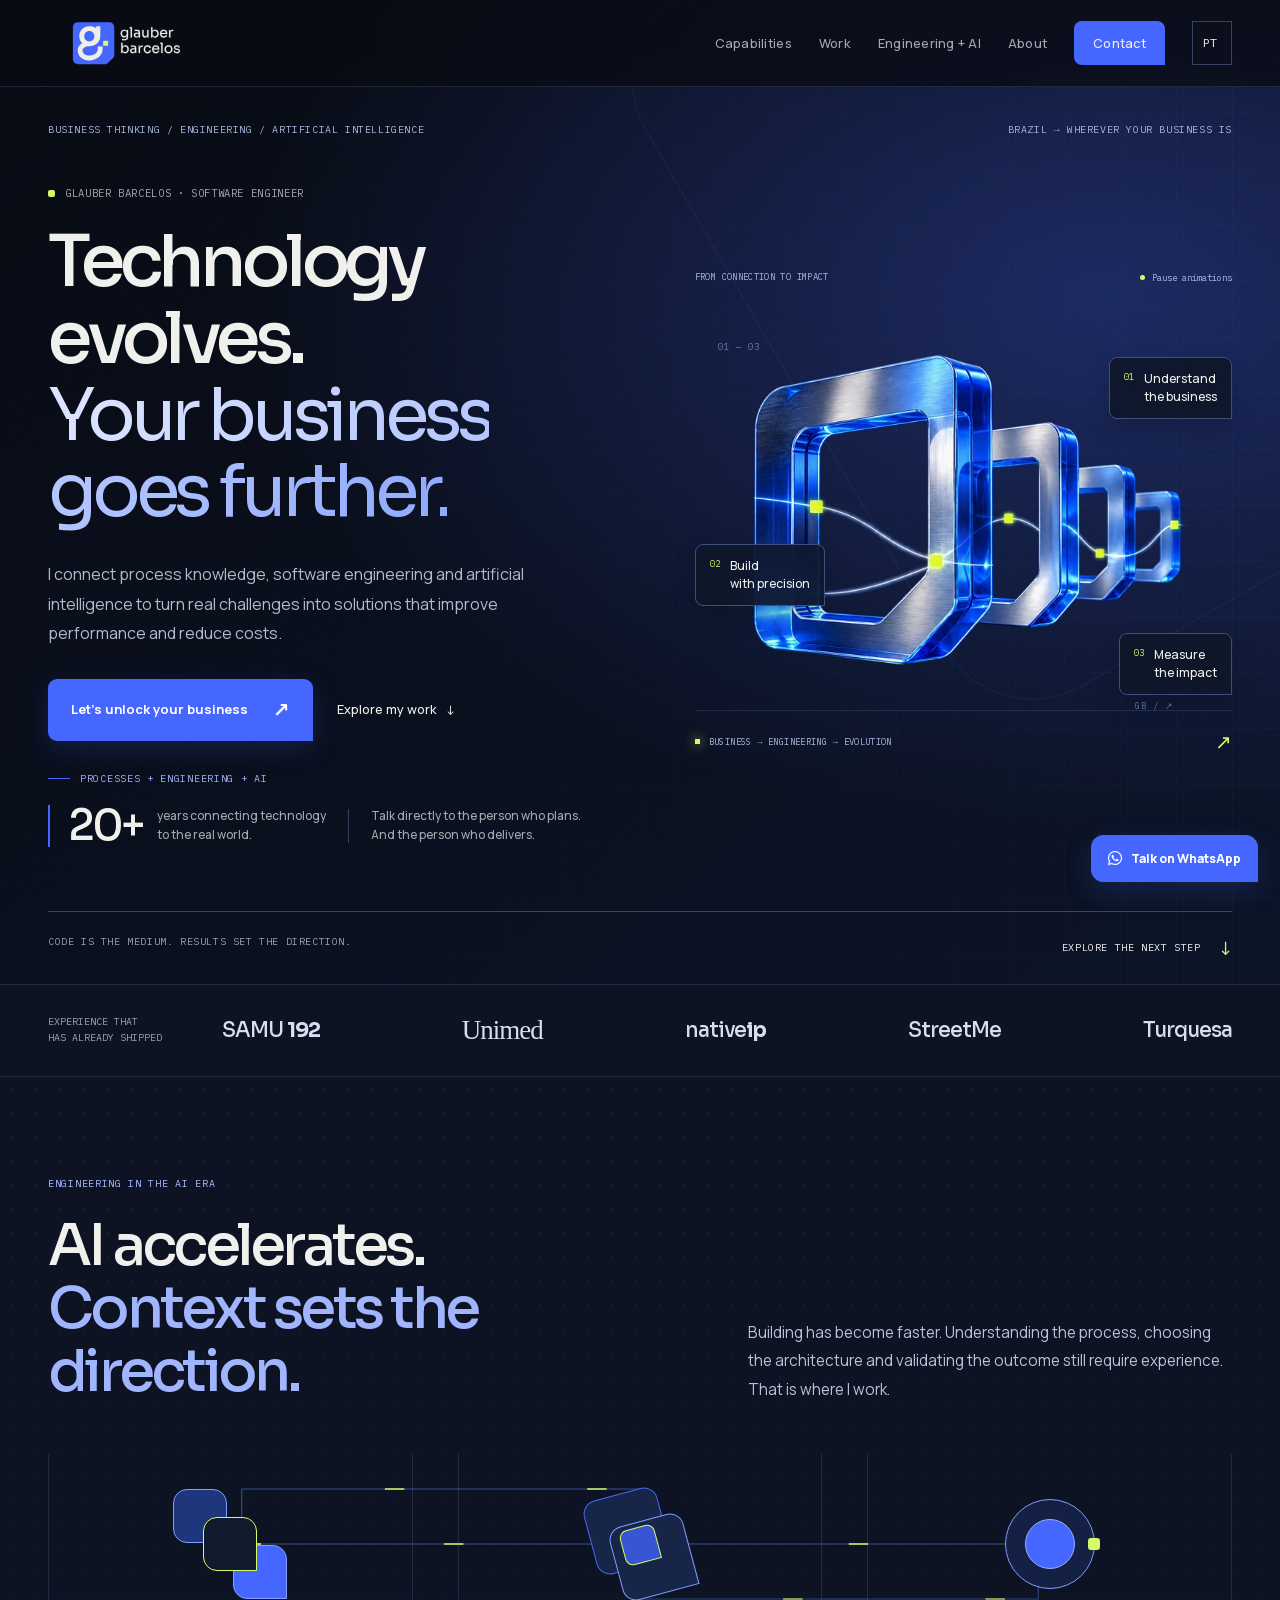
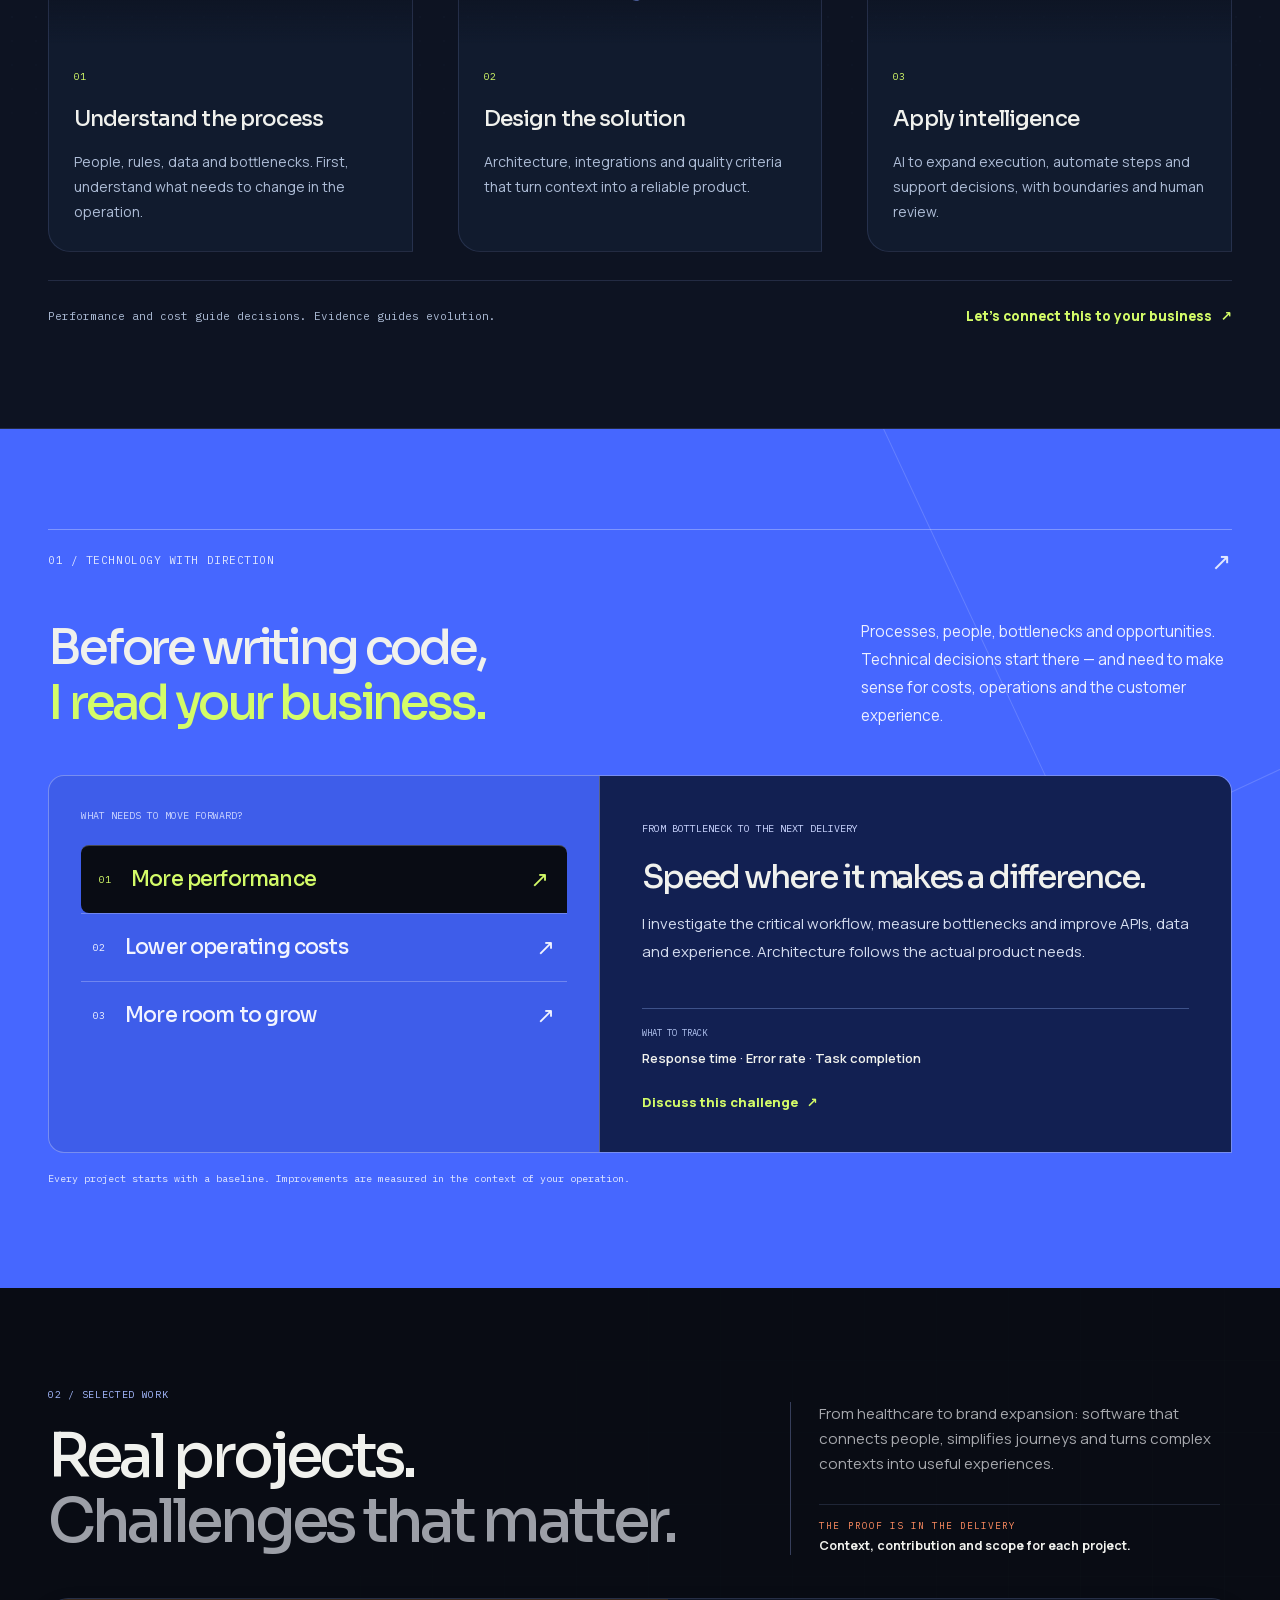
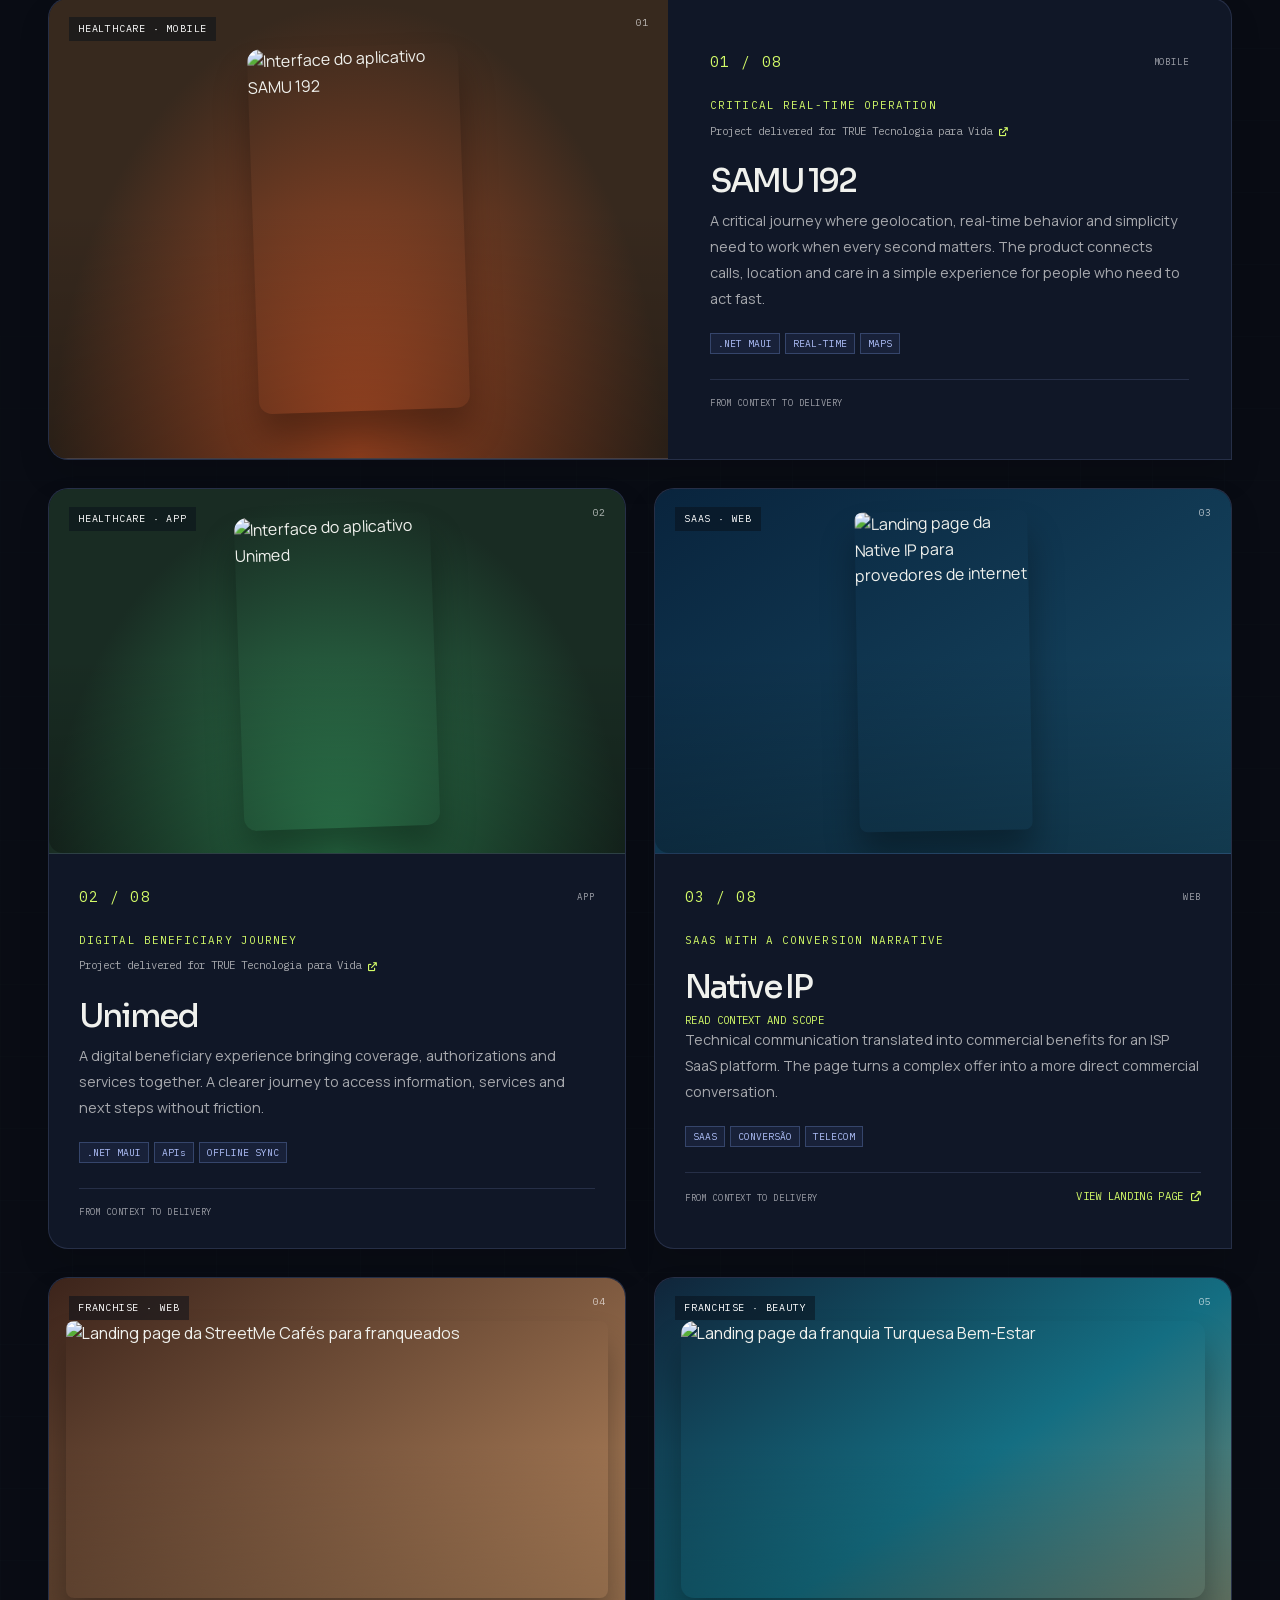
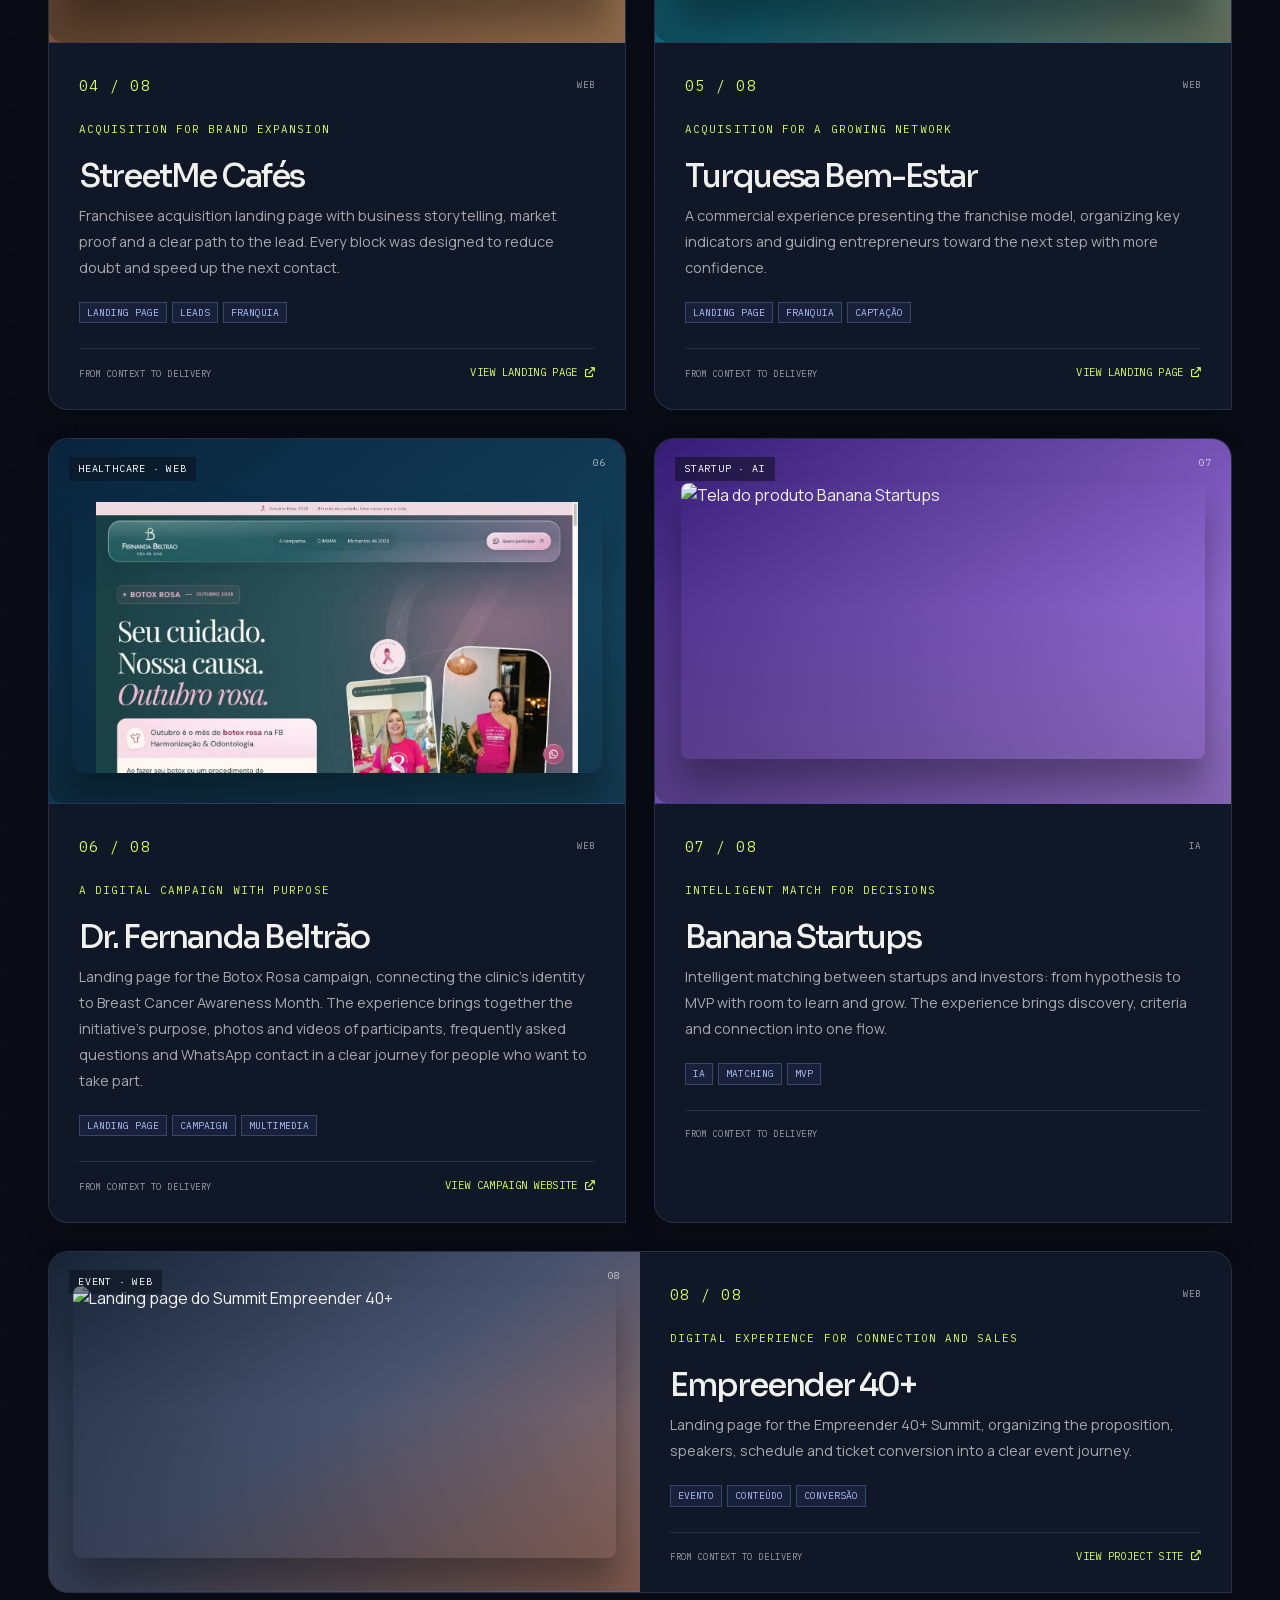
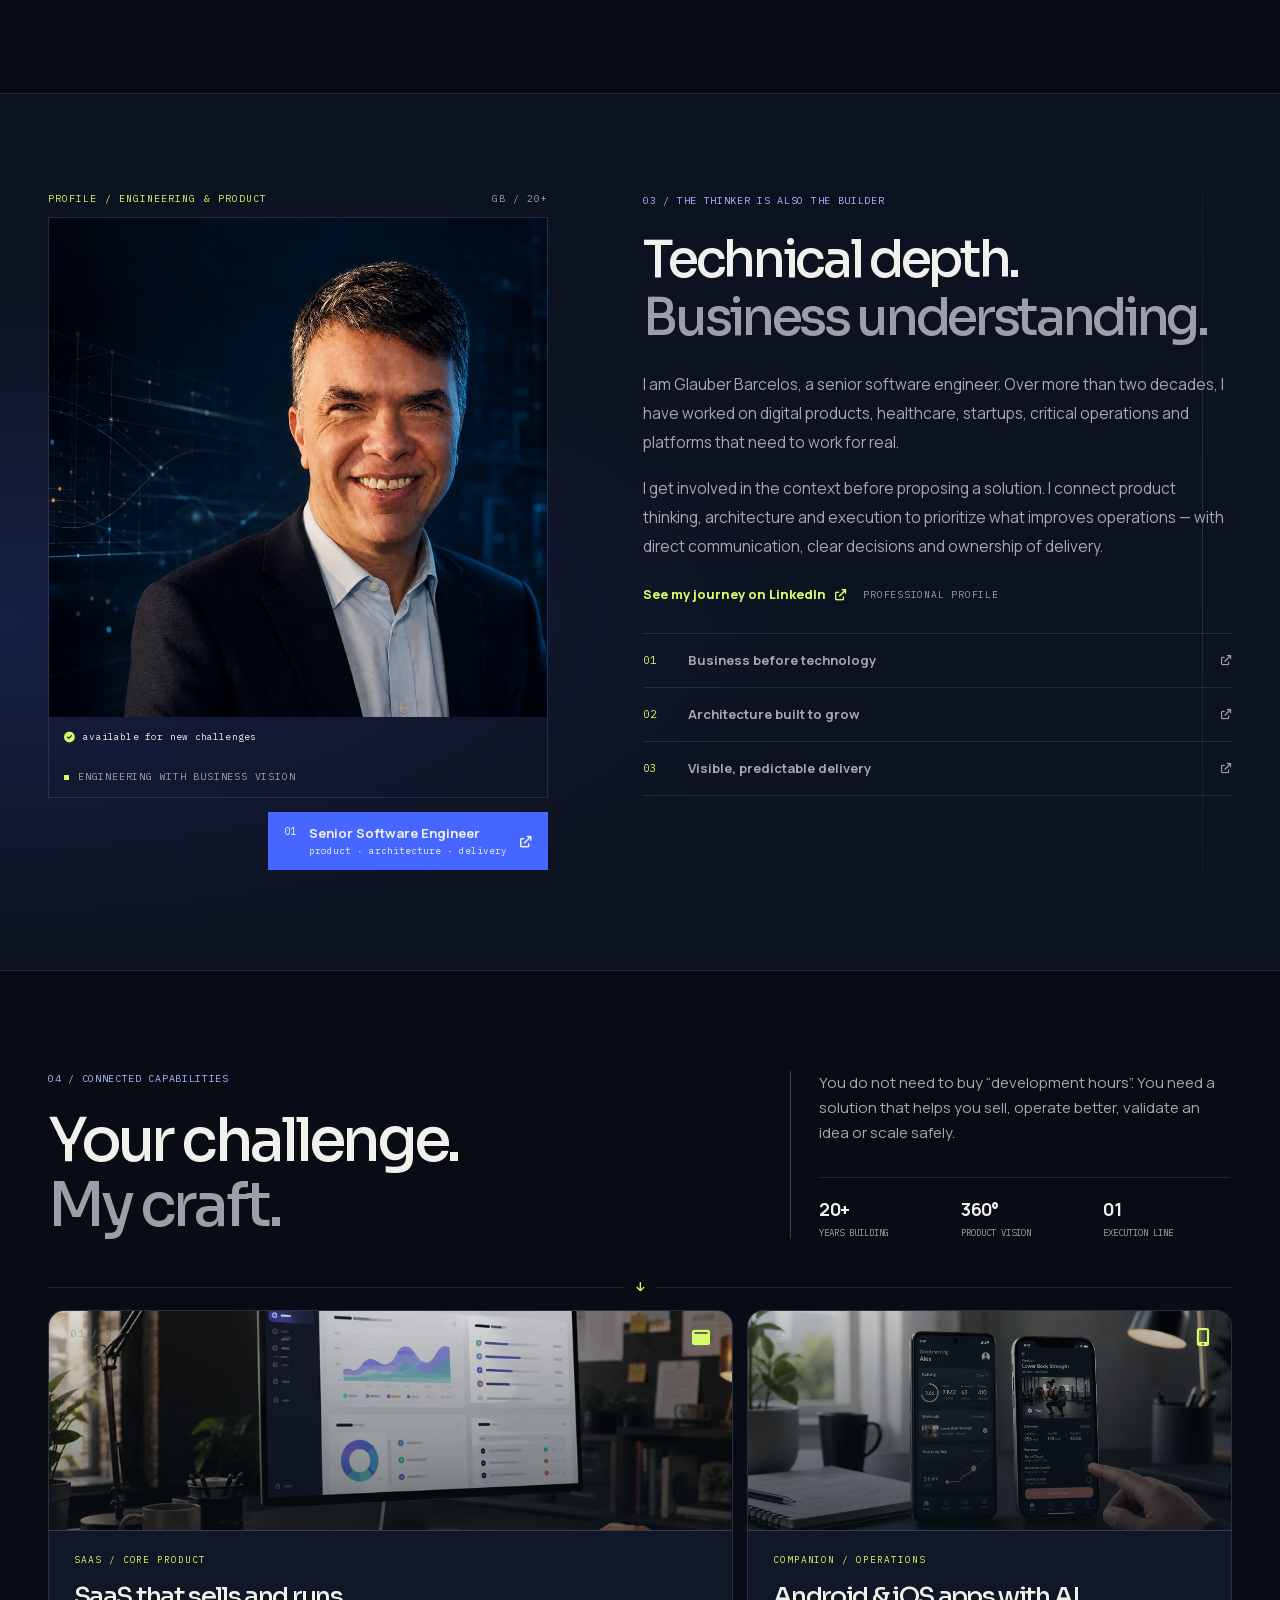
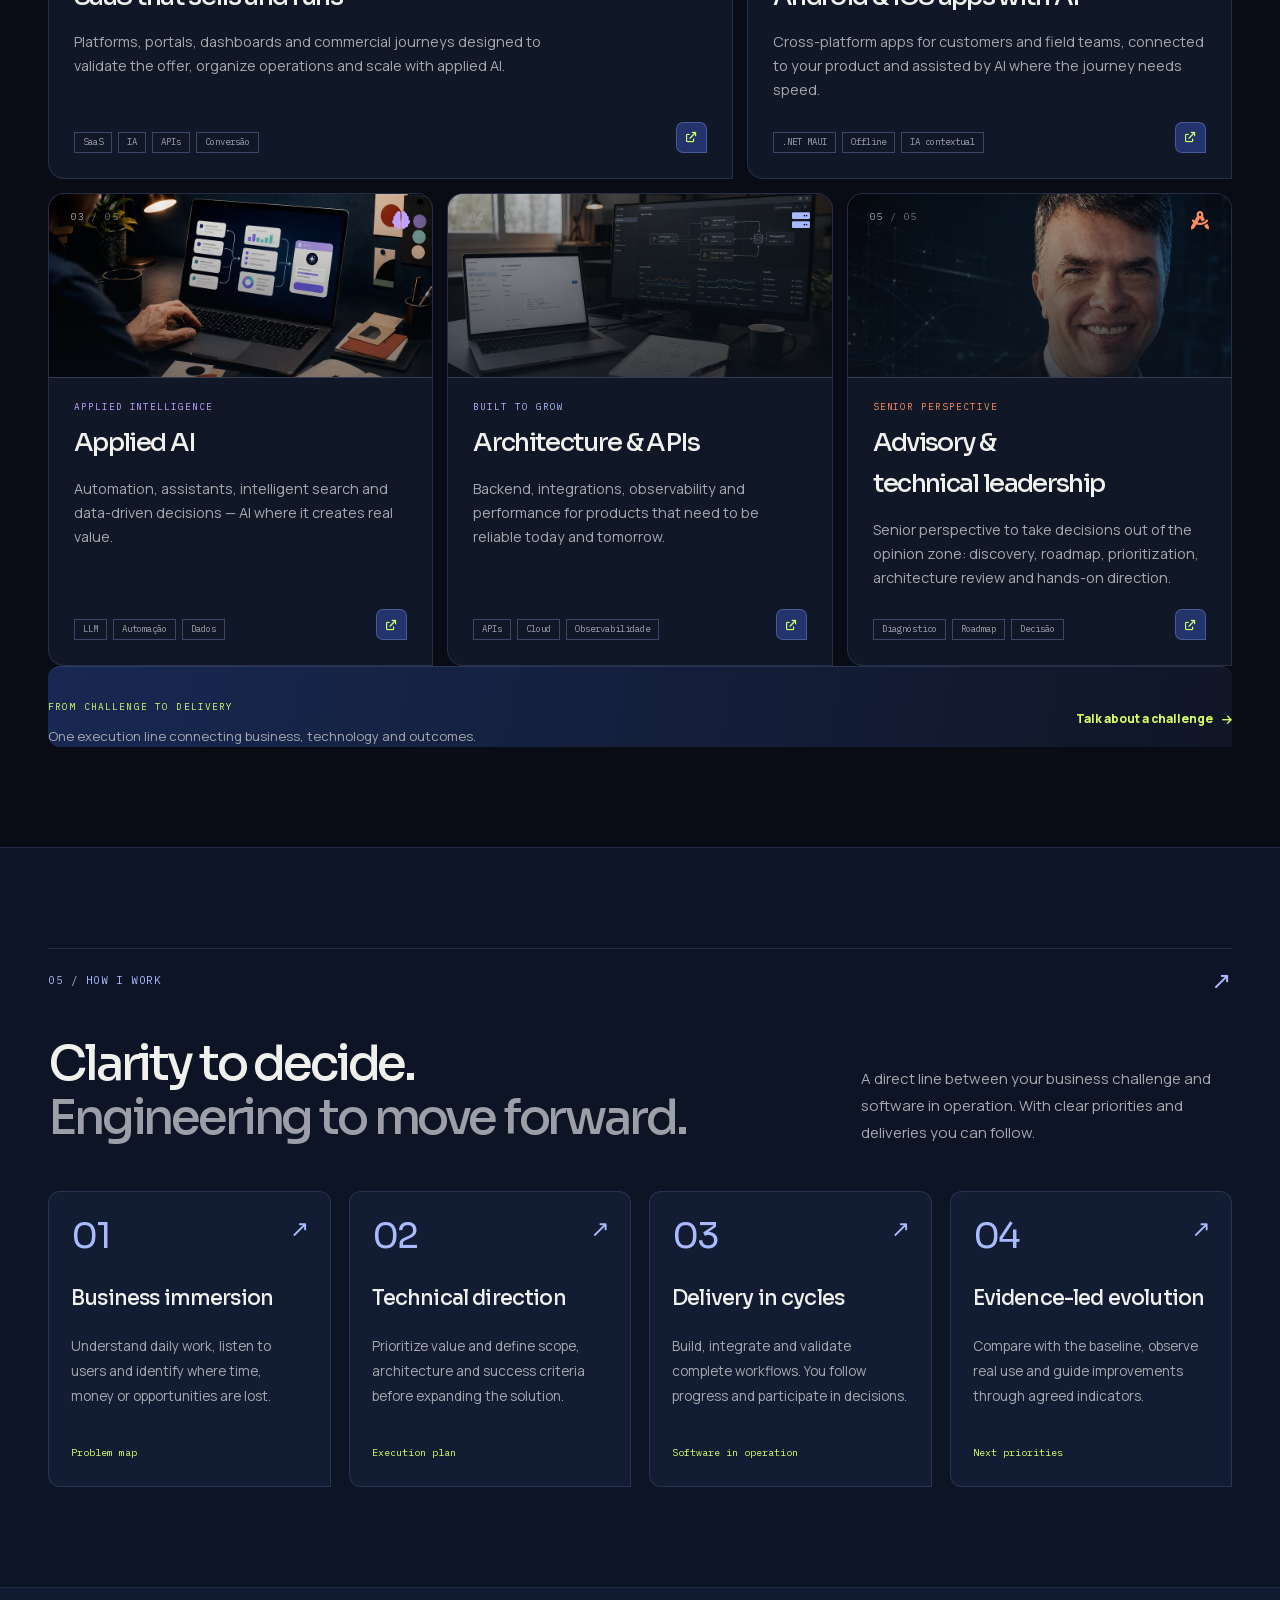
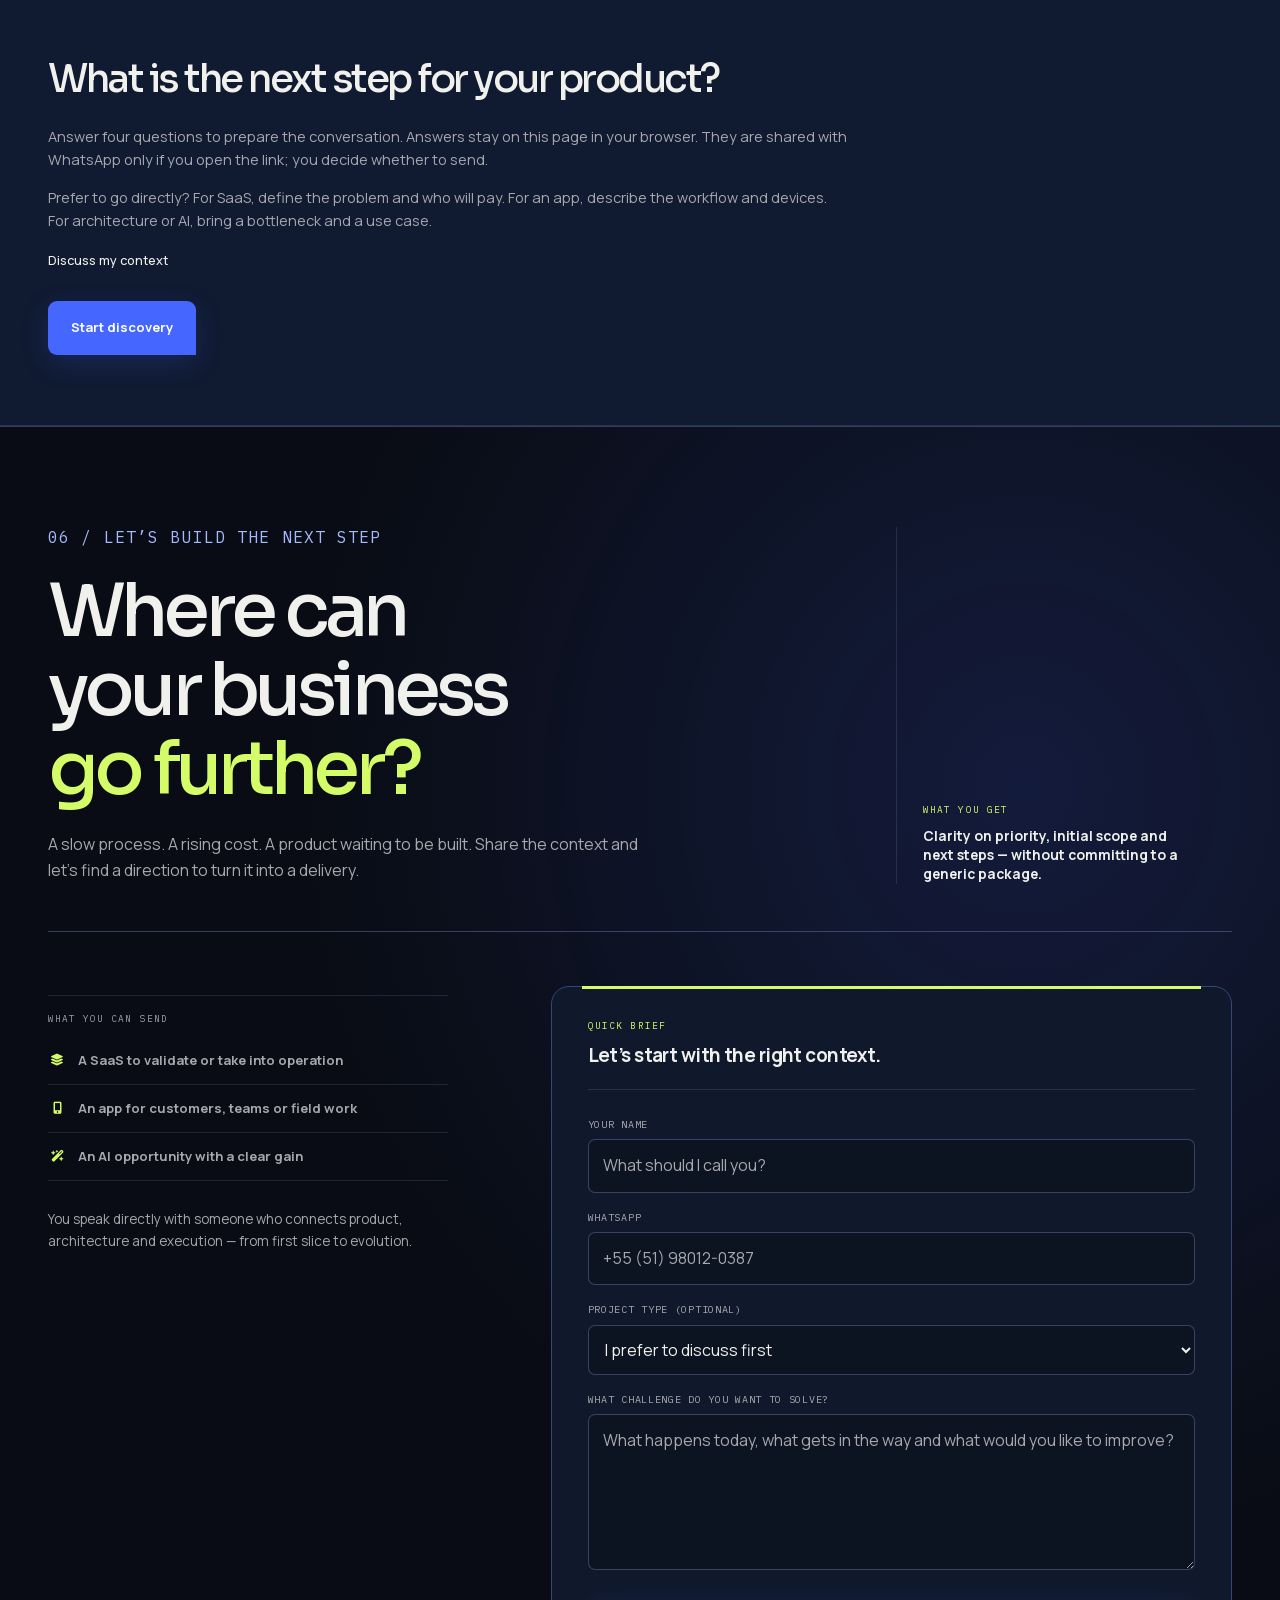
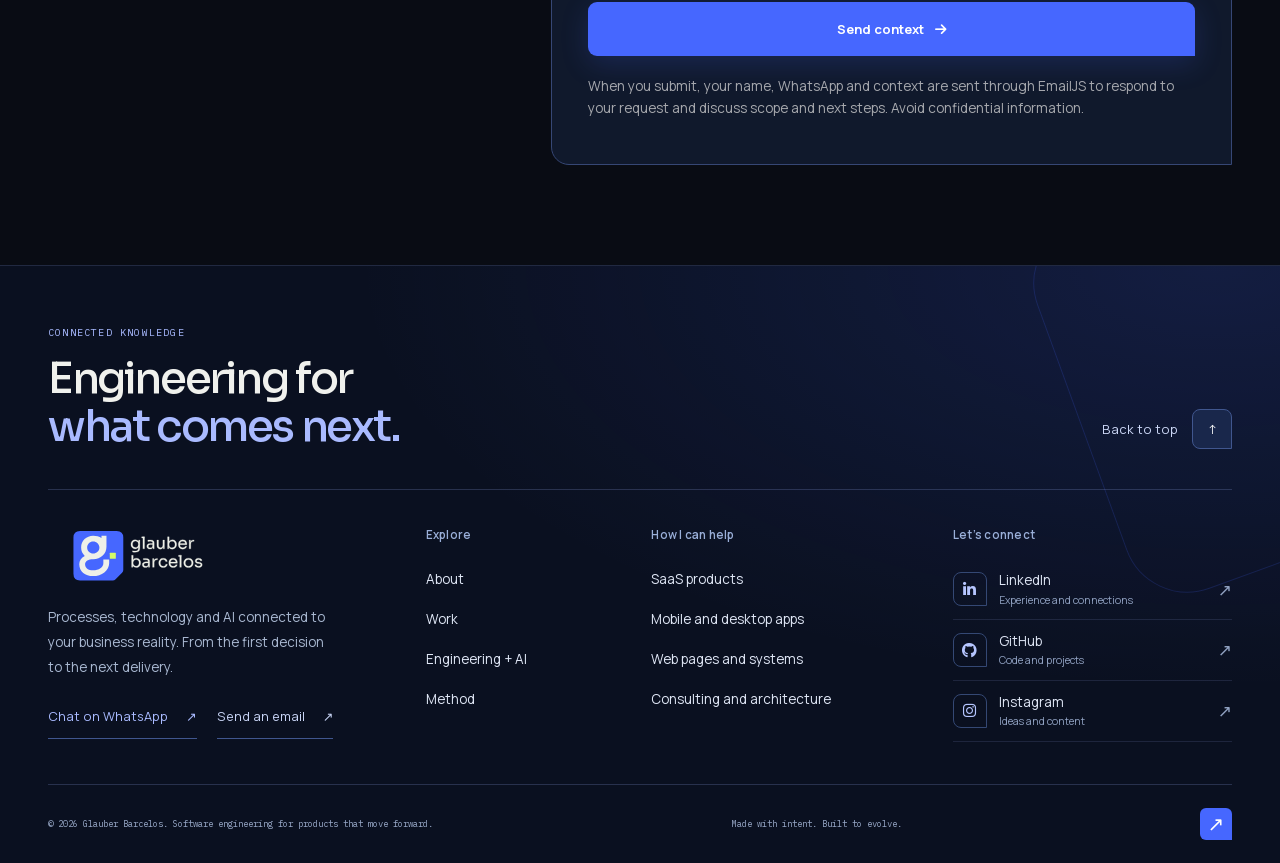
==== commit 1a2f8aa7: "Add Fernanda Beltrão Botox Rosa portfolio case" ====
--- a/index.html
+++ b/index.html
@@ -139,31 +139,35 @@
                 <div class="case-grid">
                     <article class="case-card case-card--health reveal" id="case-samu">
                         <div class="case-media case-media--orange"><span class="case-label" data-i18n="case_samu_tag">SAÚDE · MOBILE</span><span class="case-media-mark">01</span><img src="img/apps/samu/samu.webp" alt="Interface do aplicativo SAMU 192" width="400" height="560" loading="lazy" decoding="async"></div>
-                        <div class="case-content"><div class="case-card-top"><p class="case-index">01 / 07</p><span class="case-category">MOBILE</span></div><span class="case-outcome" data-i18n="case_samu_outcome">Operação crítica em tempo real</span><a class="case-client-link" href="https://true.com.br/" target="_blank" rel="noopener noreferrer"><span data-i18n="case_true_client">Projeto realizado para a TRUE Tecnologia para Vida</span><i class="fas fa-arrow-up-right-from-square" aria-hidden="true"></i></a><h3 translate="no" data-i18n="case_samu_title">SAMU 192</h3><p data-i18n="case_samu_desc">Uma jornada crítica, em que geolocalização, tempo real e simplicidade precisam funcionar quando cada segundo importa. O produto conecta chamada, localização e atendimento em uma experiência simples para quem precisa agir rápido.</p><div class="case-meta"><span>.NET MAUI</span><span>REAL-TIME</span><span>MAPS</span></div><div class="case-card-footer"><span data-i18n="case_footer_note">do contexto à entrega</span></div></div>
+                        <div class="case-content"><div class="case-card-top"><p class="case-index">01 / 08</p><span class="case-category">MOBILE</span></div><span class="case-outcome" data-i18n="case_samu_outcome">Operação crítica em tempo real</span><a class="case-client-link" href="https://true.com.br/" target="_blank" rel="noopener noreferrer"><span data-i18n="case_true_client">Projeto realizado para a TRUE Tecnologia para Vida</span><i class="fas fa-arrow-up-right-from-square" aria-hidden="true"></i></a><h3 translate="no" data-i18n="case_samu_title">SAMU 192</h3><p data-i18n="case_samu_desc">Uma jornada crítica, em que geolocalização, tempo real e simplicidade precisam funcionar quando cada segundo importa. O produto conecta chamada, localização e atendimento em uma experiência simples para quem precisa agir rápido.</p><div class="case-meta"><span>.NET MAUI</span><span>REAL-TIME</span><span>MAPS</span></div><div class="case-card-footer"><span data-i18n="case_footer_note">do contexto à entrega</span></div></div>
                     </article>
                     <article class="case-card case-card--health reveal reveal-delay">
                         <div class="case-media case-media--green"><span class="case-label" data-i18n="case_unimed_tag">SAÚDE · APP</span><span class="case-media-mark">02</span><img src="img/apps/unimed/unnamed01.webp" alt="Interface do aplicativo Unimed" width="400" height="560" loading="lazy" decoding="async"></div>
-                        <div class="case-content"><div class="case-card-top"><p class="case-index">02 / 07</p><span class="case-category">APP</span></div><span class="case-outcome" data-i18n="case_unimed_outcome">Jornada digital para beneficiários</span><a class="case-client-link" href="https://true.com.br/" target="_blank" rel="noopener noreferrer"><span data-i18n="case_true_client">Projeto realizado para a TRUE Tecnologia para Vida</span><i class="fas fa-arrow-up-right-from-square" aria-hidden="true"></i></a><h3 translate="no" data-i18n="case_unimed_title">Unimed</h3><p data-i18n="case_unimed_desc">Experiência digital para beneficiários com cobertura, autorizações e serviços no mesmo lugar. Uma jornada mais clara para acessar informações, serviços e próximos passos sem fricção.</p><div class="case-meta"><span>.NET MAUI</span><span>APIs</span><span>OFFLINE SYNC</span></div><div class="case-card-footer"><span data-i18n="case_footer_note">do contexto à entrega</span></div></div>
+                        <div class="case-content"><div class="case-card-top"><p class="case-index">02 / 08</p><span class="case-category">APP</span></div><span class="case-outcome" data-i18n="case_unimed_outcome">Jornada digital para beneficiários</span><a class="case-client-link" href="https://true.com.br/" target="_blank" rel="noopener noreferrer"><span data-i18n="case_true_client">Projeto realizado para a TRUE Tecnologia para Vida</span><i class="fas fa-arrow-up-right-from-square" aria-hidden="true"></i></a><h3 translate="no" data-i18n="case_unimed_title">Unimed</h3><p data-i18n="case_unimed_desc">Experiência digital para beneficiários com cobertura, autorizações e serviços no mesmo lugar. Uma jornada mais clara para acessar informações, serviços e próximos passos sem fricção.</p><div class="case-meta"><span>.NET MAUI</span><span>APIs</span><span>OFFLINE SYNC</span></div><div class="case-card-footer"><span data-i18n="case_footer_note">do contexto à entrega</span></div></div>
                     </article>
                     <article class="case-card case-card--native reveal">
                         <div class="case-media case-media--dark"><span class="case-label" data-i18n="case_native_tag">SAAS · WEB</span><span class="case-media-mark">03</span><img src="img/apps/lps/nativeip.webp" alt="Landing page da Native IP para provedores de internet" width="352" height="664" loading="lazy" decoding="async"></div>
-                        <div class="case-content"><div class="case-card-top"><p class="case-index">03 / 07</p><span class="case-category">WEB</span></div><span class="case-outcome" data-i18n="case_native_outcome">SaaS com narrativa de conversão</span><h3 translate="no" data-i18n="case_native_title">Native IP</h3><a data-i18n="case_details" href="case-native-ip.html" class="case-link" data-cta >Ler contexto e escopo</a><p data-i18n="case_native_desc">Comunicação técnica traduzida em benefícios comerciais para uma plataforma SaaS de provedores de internet. A página transforma uma oferta complexa em uma conversa comercial mais direta.</p><div class="case-meta"><span>SAAS</span><span>CONVERSÃO</span><span>TELECOM</span></div><div class="case-card-footer"><span data-i18n="case_footer_note">do contexto à entrega</span><a class="case-link" href="https://nativeip.com.br/lp/provedor-internet/" target="_blank" rel="noopener noreferrer"><span data-i18n="case_open_project">Ver landing page</span><i class="fas fa-arrow-up-right-from-square" aria-hidden="true"></i></a></div></div>
+                        <div class="case-content"><div class="case-card-top"><p class="case-index">03 / 08</p><span class="case-category">WEB</span></div><span class="case-outcome" data-i18n="case_native_outcome">SaaS com narrativa de conversão</span><h3 translate="no" data-i18n="case_native_title">Native IP</h3><a data-i18n="case_details" href="case-native-ip.html" class="case-link" data-cta >Ler contexto e escopo</a><p data-i18n="case_native_desc">Comunicação técnica traduzida em benefícios comerciais para uma plataforma SaaS de provedores de internet. A página transforma uma oferta complexa em uma conversa comercial mais direta.</p><div class="case-meta"><span>SAAS</span><span>CONVERSÃO</span><span>TELECOM</span></div><div class="case-card-footer"><span data-i18n="case_footer_note">do contexto à entrega</span><a class="case-link" href="https://nativeip.com.br/lp/provedor-internet/" target="_blank" rel="noopener noreferrer"><span data-i18n="case_open_project">Ver landing page</span><i class="fas fa-arrow-up-right-from-square" aria-hidden="true"></i></a></div></div>
                     </article>
                     <article class="case-card case-card--streetme reveal reveal-delay">
                         <div class="case-media case-media--coffee"><span class="case-label" data-i18n="case_streetme_tag">FRANQUIA · WEB</span><span class="case-media-mark">04</span><img src="img/apps/lps/streetme.webp" alt="Landing page da StreetMe Cafés para franqueados" width="1280" height="720" loading="lazy" decoding="async"></div>
-                        <div class="case-content"><div class="case-card-top"><p class="case-index">04 / 07</p><span class="case-category">WEB</span></div><span class="case-outcome" data-i18n="case_streetme_outcome">Captação para expansão de marca</span><h3 translate="no" data-i18n="case_streetme_title">StreetMe Cafés</h3><p data-i18n="case_streetme_desc">Landing page de captação de franqueados com narrativa de negócio, prova de mercado e caminho claro até o lead. Cada bloco foi pensado para reduzir dúvidas e acelerar o próximo contato.</p><div class="case-meta"><span>LANDING PAGE</span><span>LEADS</span><span>FRANQUIA</span></div><div class="case-card-footer"><span data-i18n="case_footer_note">do contexto à entrega</span><a class="case-link" href="https://streetme.com.br/seja-um-franqueado-streetme-v1/" target="_blank" rel="noopener noreferrer"><span data-i18n="case_open_project">Ver landing page</span><i class="fas fa-arrow-up-right-from-square" aria-hidden="true"></i></a></div></div>
+                        <div class="case-content"><div class="case-card-top"><p class="case-index">04 / 08</p><span class="case-category">WEB</span></div><span class="case-outcome" data-i18n="case_streetme_outcome">Captação para expansão de marca</span><h3 translate="no" data-i18n="case_streetme_title">StreetMe Cafés</h3><p data-i18n="case_streetme_desc">Landing page de captação de franqueados com narrativa de negócio, prova de mercado e caminho claro até o lead. Cada bloco foi pensado para reduzir dúvidas e acelerar o próximo contato.</p><div class="case-meta"><span>LANDING PAGE</span><span>LEADS</span><span>FRANQUIA</span></div><div class="case-card-footer"><span data-i18n="case_footer_note">do contexto à entrega</span><a class="case-link" href="https://streetme.com.br/seja-um-franqueado-streetme-v1/" target="_blank" rel="noopener noreferrer"><span data-i18n="case_open_project">Ver landing page</span><i class="fas fa-arrow-up-right-from-square" aria-hidden="true"></i></a></div></div>
                     </article>
                     <article class="case-card case-card--turquesa reveal">
                         <div class="case-media case-media--turquesa"><span class="case-label" data-i18n="case_turquesa_tag">FRANQUIA · BELEZA</span><span class="case-media-mark">05</span><img src="img/apps/lps/turquesa.webp" alt="Landing page da franquia Turquesa Bem-Estar" width="1200" height="630" loading="lazy" decoding="async"></div>
-                        <div class="case-content"><div class="case-card-top"><p class="case-index">05 / 07</p><span class="case-category">WEB</span></div><span class="case-outcome" data-i18n="case_turquesa_outcome">Aquisição para uma rede em expansão</span><h3 translate="no" data-i18n="case_turquesa_title">Turquesa Bem-Estar</h3><p data-i18n="case_turquesa_desc">Experiência comercial para apresentar o modelo de franquia, organizar indicadores e conduzir o empreendedor até o próximo passo com mais confiança.</p><div class="case-meta"><span>LANDING PAGE</span><span>FRANQUIA</span><span>CAPTAÇÃO</span></div><div class="case-card-footer"><span data-i18n="case_footer_note">do contexto à entrega</span><a class="case-link" href="https://vendas.turquesabemestar.com.br/" target="_blank" rel="noopener noreferrer"><span data-i18n="case_open_project">Ver projeto</span><i class="fas fa-arrow-up-right-from-square" aria-hidden="true"></i></a></div></div>
+                        <div class="case-content"><div class="case-card-top"><p class="case-index">05 / 08</p><span class="case-category">WEB</span></div><span class="case-outcome" data-i18n="case_turquesa_outcome">Aquisição para uma rede em expansão</span><h3 translate="no" data-i18n="case_turquesa_title">Turquesa Bem-Estar</h3><p data-i18n="case_turquesa_desc">Experiência comercial para apresentar o modelo de franquia, organizar indicadores e conduzir o empreendedor até o próximo passo com mais confiança.</p><div class="case-meta"><span>LANDING PAGE</span><span>FRANQUIA</span><span>CAPTAÇÃO</span></div><div class="case-card-footer"><span data-i18n="case_footer_note">do contexto à entrega</span><a class="case-link" href="https://vendas.turquesabemestar.com.br/" target="_blank" rel="noopener noreferrer"><span data-i18n="case_open_project">Ver projeto</span><i class="fas fa-arrow-up-right-from-square" aria-hidden="true"></i></a></div></div>
+                    </article>
+                    <article class="case-card case-card--fernanda reveal reveal-delay" id="case-fernanda-beltrao">
+                        <div class="case-media case-media--dark"><span class="case-label" data-i18n="case_fernanda_tag">SAÚDE · WEB</span><span class="case-media-mark">06</span><picture><source srcset="img/apps/lps/fernanda-beltrao-botox-rosa.webp" type="image/webp"><img src="img/apps/lps/fernanda-beltrao-botox-rosa.jpg" alt="Landing page da campanha Botox Rosa da Dra. Fernanda Beltrão" data-i18n="case_fernanda_alt" data-i18n-attr="alt" width="1265" height="712" loading="lazy" decoding="async"></picture></div>
+                        <div class="case-content"><div class="case-card-top"><p class="case-index">06 / 08</p><span class="case-category" data-i18n="case_fernanda_category">WEB</span></div><span class="case-outcome" data-i18n="case_fernanda_outcome">Campanha digital com propósito</span><h3 data-i18n="case_fernanda_title">Dra. Fernanda Beltrão</h3><p data-i18n="case_fernanda_desc">Landing page da campanha Botox Rosa, conectando a identidade da clínica ao Outubro Rosa. A experiência reúne o propósito da iniciativa, fotos e vídeos dos encontros, dúvidas frequentes e contato pelo WhatsApp em uma jornada clara para quem quer participar.</p><div class="case-meta"><span data-i18n="case_fernanda_meta_page">LANDING PAGE</span><span data-i18n="case_fernanda_meta_campaign">CAMPANHA</span><span data-i18n="case_fernanda_meta_media">MULTIMÍDIA</span></div><div class="case-card-footer"><span data-i18n="case_footer_note">do contexto à entrega</span><a class="case-link" href="https://fernandabeltrao.com.br/botox-rosa/" target="_blank" rel="noopener noreferrer"><span data-i18n="case_fernanda_link">Ver site da campanha</span><i class="fas fa-arrow-up-right-from-square" aria-hidden="true"></i></a></div></div>
                     </article>
                     <article class="case-card case-card--banana reveal reveal-delay" id="case-banana">
-                        <div class="case-media case-media--violet"><span class="case-label" data-i18n="case_banana_tag">STARTUP · IA</span><span class="case-media-mark">06</span><img src="img/apps/banana/20210620_020603000_iOS.webp" alt="Tela do produto Banana Startups" width="760" height="430" loading="lazy" decoding="async"></div>
-                        <div class="case-content"><div class="case-card-top"><p class="case-index">06 / 07</p><span class="case-category">IA</span></div><span class="case-outcome" data-i18n="case_banana_outcome">Match inteligente para decisão</span><h3 translate="no" data-i18n="case_banana_title">Banana Startups</h3><p data-i18n="case_banana_desc">Match inteligente entre startups e investidores: da hipótese ao MVP com base para aprender e crescer. A experiência aproxima descoberta, critérios e conexão em um só fluxo.</p><div class="case-meta"><span>IA</span><span>MATCHING</span><span>MVP</span></div><div class="case-card-footer"><span data-i18n="case_footer_note">do contexto à entrega</span></div></div>
+                        <div class="case-media case-media--violet"><span class="case-label" data-i18n="case_banana_tag">STARTUP · IA</span><span class="case-media-mark">07</span><img src="img/apps/banana/20210620_020603000_iOS.webp" alt="Tela do produto Banana Startups" width="760" height="430" loading="lazy" decoding="async"></div>
+                        <div class="case-content"><div class="case-card-top"><p class="case-index">07 / 08</p><span class="case-category">IA</span></div><span class="case-outcome" data-i18n="case_banana_outcome">Match inteligente para decisão</span><h3 translate="no" data-i18n="case_banana_title">Banana Startups</h3><p data-i18n="case_banana_desc">Match inteligente entre startups e investidores: da hipótese ao MVP com base para aprender e crescer. A experiência aproxima descoberta, critérios e conexão em um só fluxo.</p><div class="case-meta"><span>IA</span><span>MATCHING</span><span>MVP</span></div><div class="case-card-footer"><span data-i18n="case_footer_note">do contexto à entrega</span></div></div>
                     </article>
                     <article class="case-card case-card--empreender reveal">
-                        <div class="case-media case-media--empreender"><span class="case-label" data-i18n="case_empreender_tag">EVENTO · WEB</span><span class="case-media-mark">07</span><img src="img/apps/lps/empreender40.webp" alt="Landing page do Summit Empreender 40+" width="1920" height="1080" loading="lazy" decoding="async"></div>
-                        <div class="case-content"><div class="case-card-top"><p class="case-index">07 / 07</p><span class="case-category">WEB</span></div><span class="case-outcome" data-i18n="case_empreender_outcome">Experiência digital para conexão e venda</span><h3 translate="no" data-i18n="case_empreender_title">Empreender 40+</h3><p data-i18n="case_empreender_desc">Landing page para o Summit Empreender 40+, organizando proposta, palestrantes, programação e conversão de ingressos em uma jornada de evento clara.</p><div class="case-meta"><span>EVENTO</span><span>CONTEÚDO</span><span>CONVERSÃO</span></div><div class="case-card-footer"><span data-i18n="case_footer_note">do contexto à entrega</span><a class="case-link" href="https://empreender40mais.com/" target="_blank" rel="noopener noreferrer"><span data-i18n="case_empreender_link">Ver site do projeto</span><i class="fas fa-arrow-up-right-from-square" aria-hidden="true"></i></a></div></div>
+                        <div class="case-media case-media--empreender"><span class="case-label" data-i18n="case_empreender_tag">EVENTO · WEB</span><span class="case-media-mark">08</span><img src="img/apps/lps/empreender40.webp" alt="Landing page do Summit Empreender 40+" width="1920" height="1080" loading="lazy" decoding="async"></div>
+                        <div class="case-content"><div class="case-card-top"><p class="case-index">08 / 08</p><span class="case-category">WEB</span></div><span class="case-outcome" data-i18n="case_empreender_outcome">Experiência digital para conexão e venda</span><h3 translate="no" data-i18n="case_empreender_title">Empreender 40+</h3><p data-i18n="case_empreender_desc">Landing page para o Summit Empreender 40+, organizando proposta, palestrantes, programação e conversão de ingressos em uma jornada de evento clara.</p><div class="case-meta"><span>EVENTO</span><span>CONTEÚDO</span><span>CONVERSÃO</span></div><div class="case-card-footer"><span data-i18n="case_footer_note">do contexto à entrega</span><a class="case-link" href="https://empreender40mais.com/" target="_blank" rel="noopener noreferrer"><span data-i18n="case_empreender_link">Ver site do projeto</span><i class="fas fa-arrow-up-right-from-square" aria-hidden="true"></i></a></div></div>
                     </article>
                 </div>
             </div>
--- a/css/styles.css
+++ b/css/styles.css
@@ -742,6 +742,8 @@
 .portfolio-next .case-media { height: 300px; min-height: 300px; aspect-ratio: auto; border-bottom: 1px solid var(--line); }
 .portfolio-next .case-card--health .case-media img { width: 34%; height: 86%; object-fit: contain; }
 .portfolio-next .case-card--native .case-media img { width: 30%; height: 88%; object-fit: contain; }
+.portfolio-next .case-card--fernanda .case-media picture { display: contents; }
+.portfolio-next .case-card--fernanda .case-media img { width: 92%; height: 82%; object-fit: contain; transform: rotate(0); }
 .portfolio-next .case-media--orange { background: radial-gradient(ellipse at 50% 100%,#b95127,#37291e 70%); }
 .portfolio-next .case-media--green { background: radial-gradient(ellipse at 50% 100%,#328957,#192c23 70%); }
 .portfolio-next .case-label { font-size: 10px; }
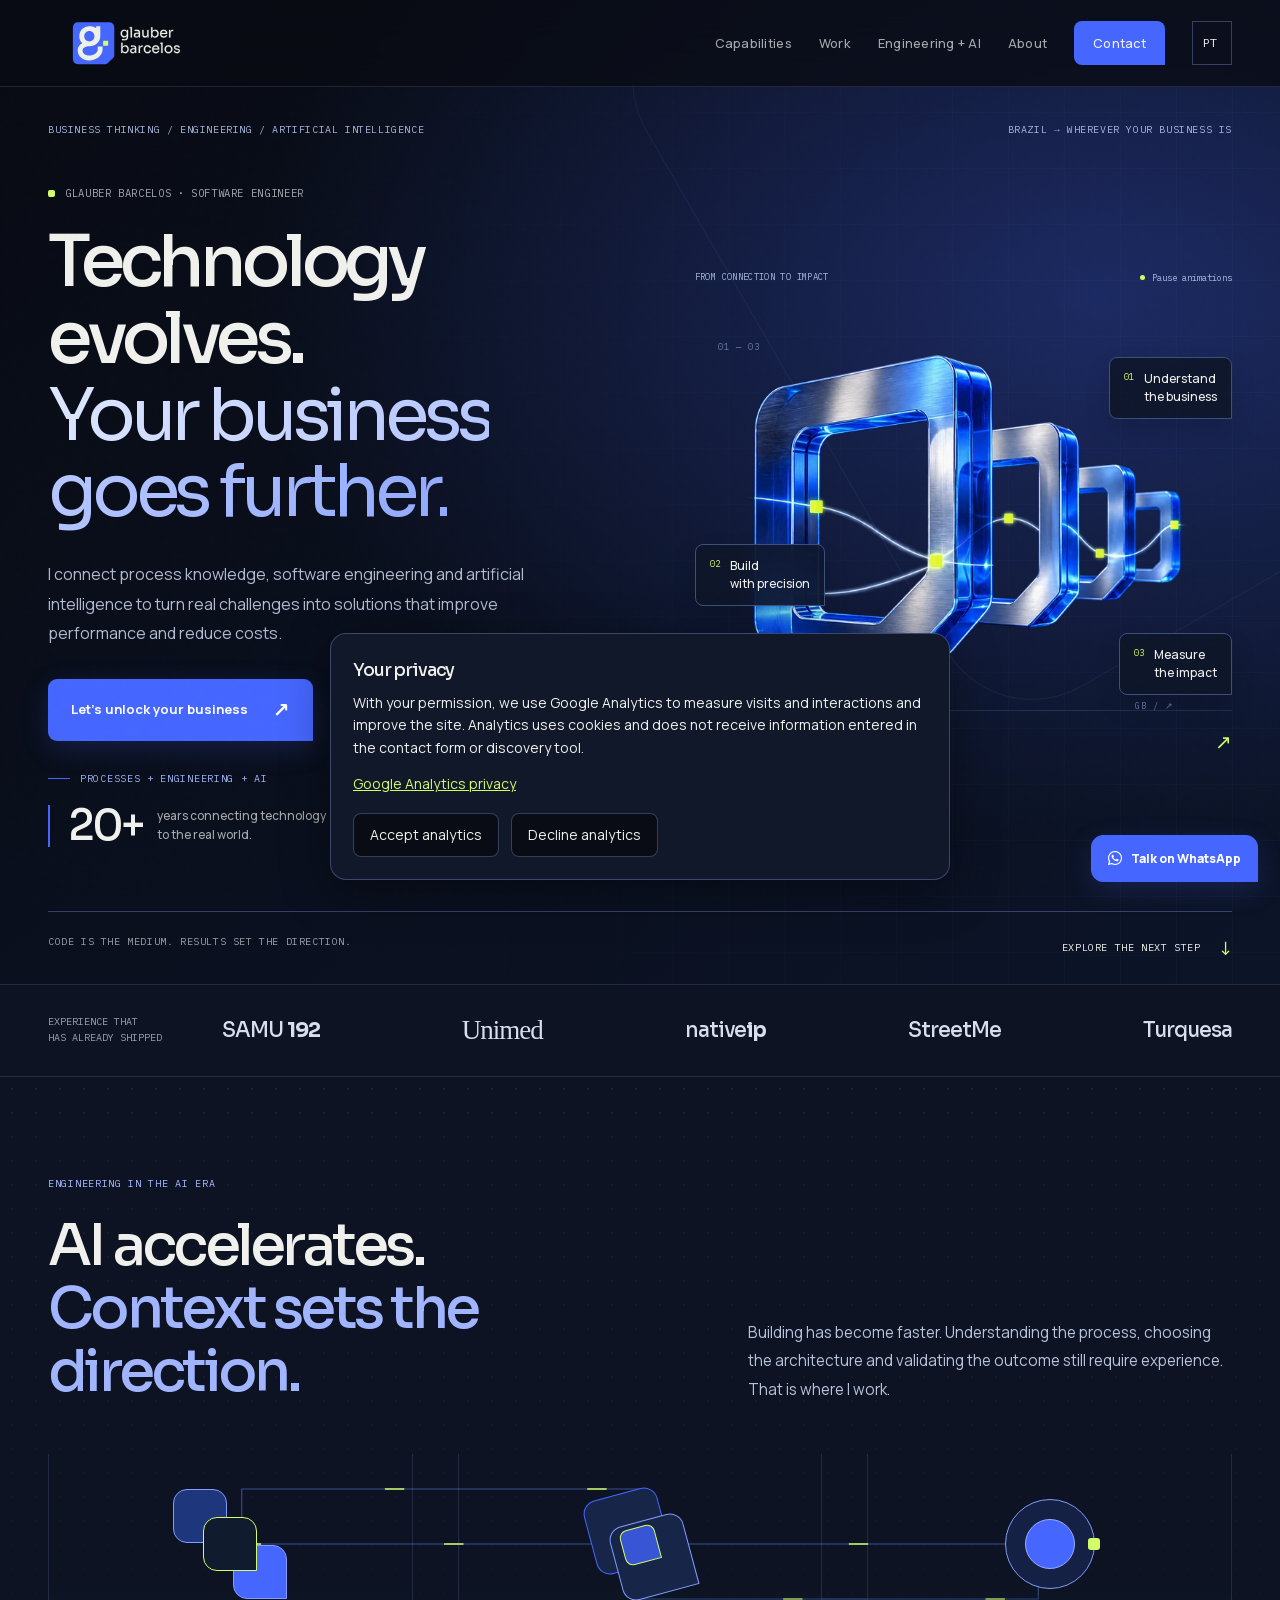
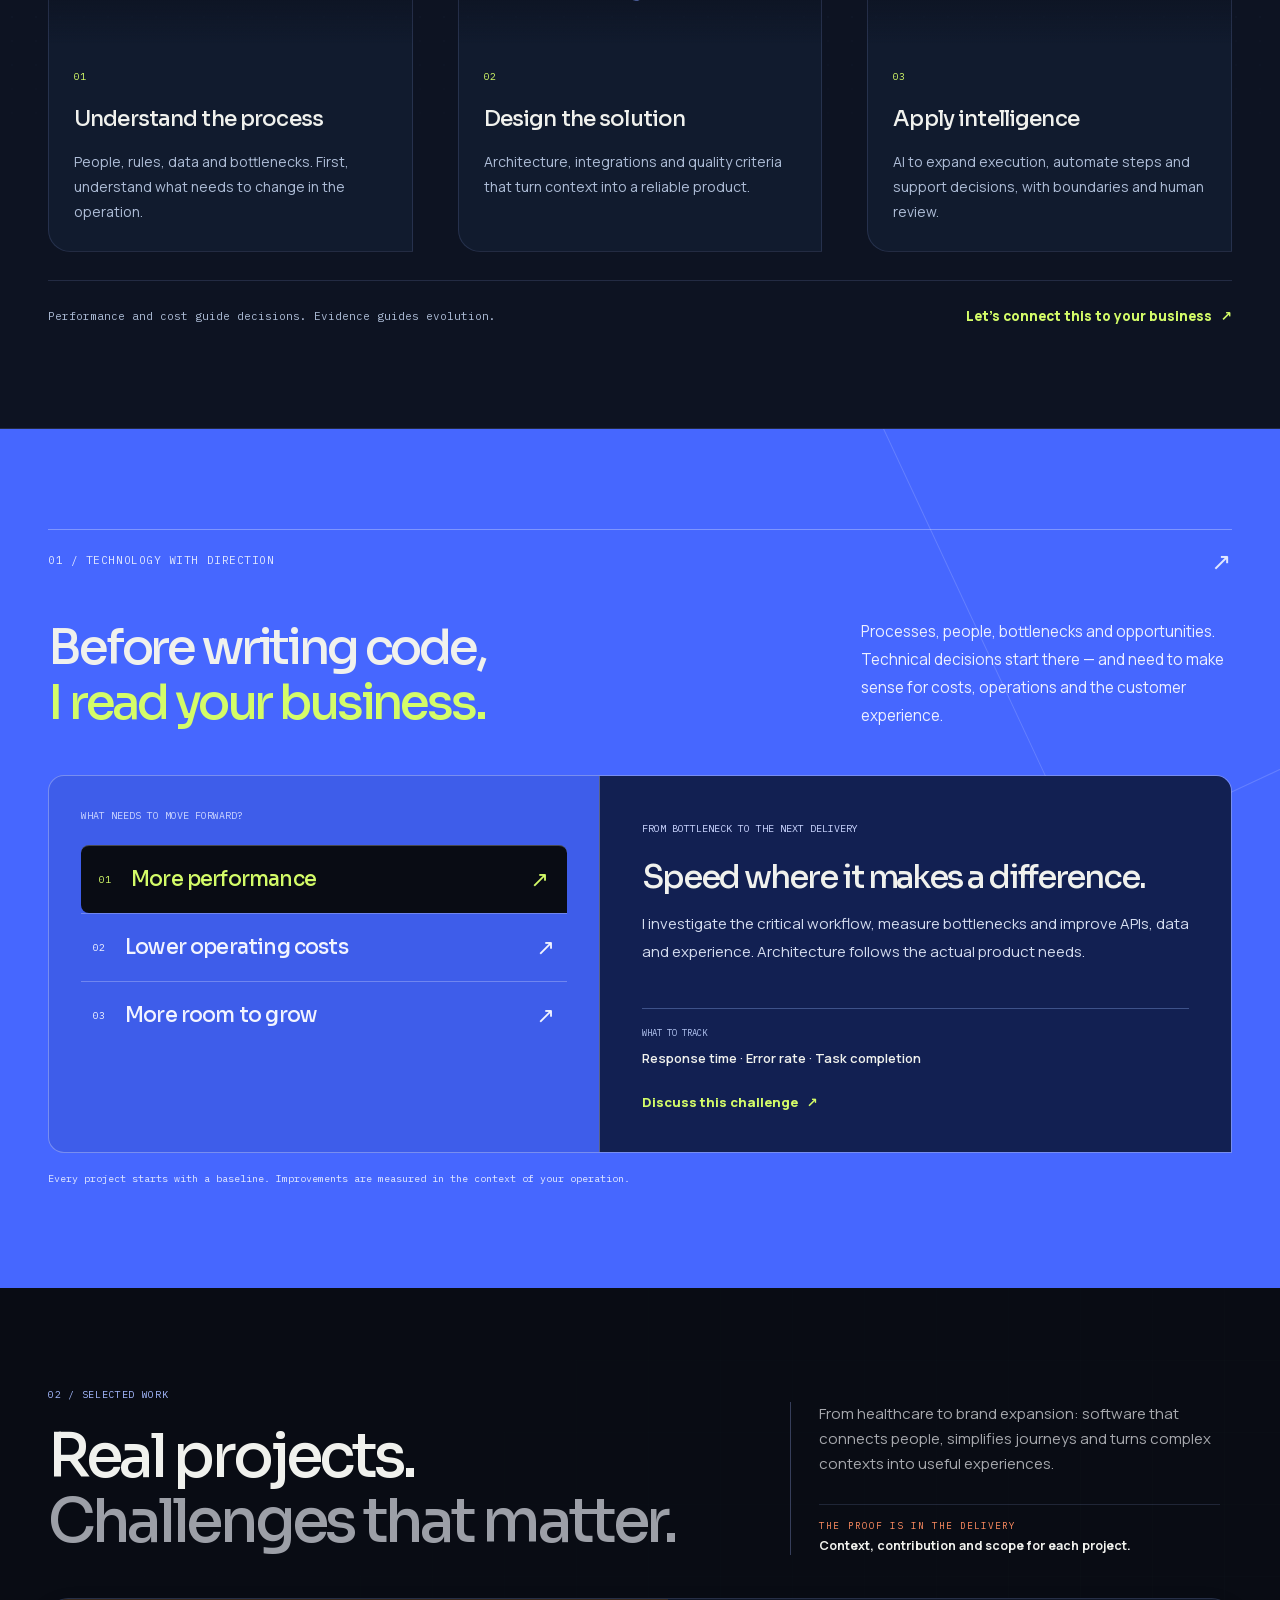
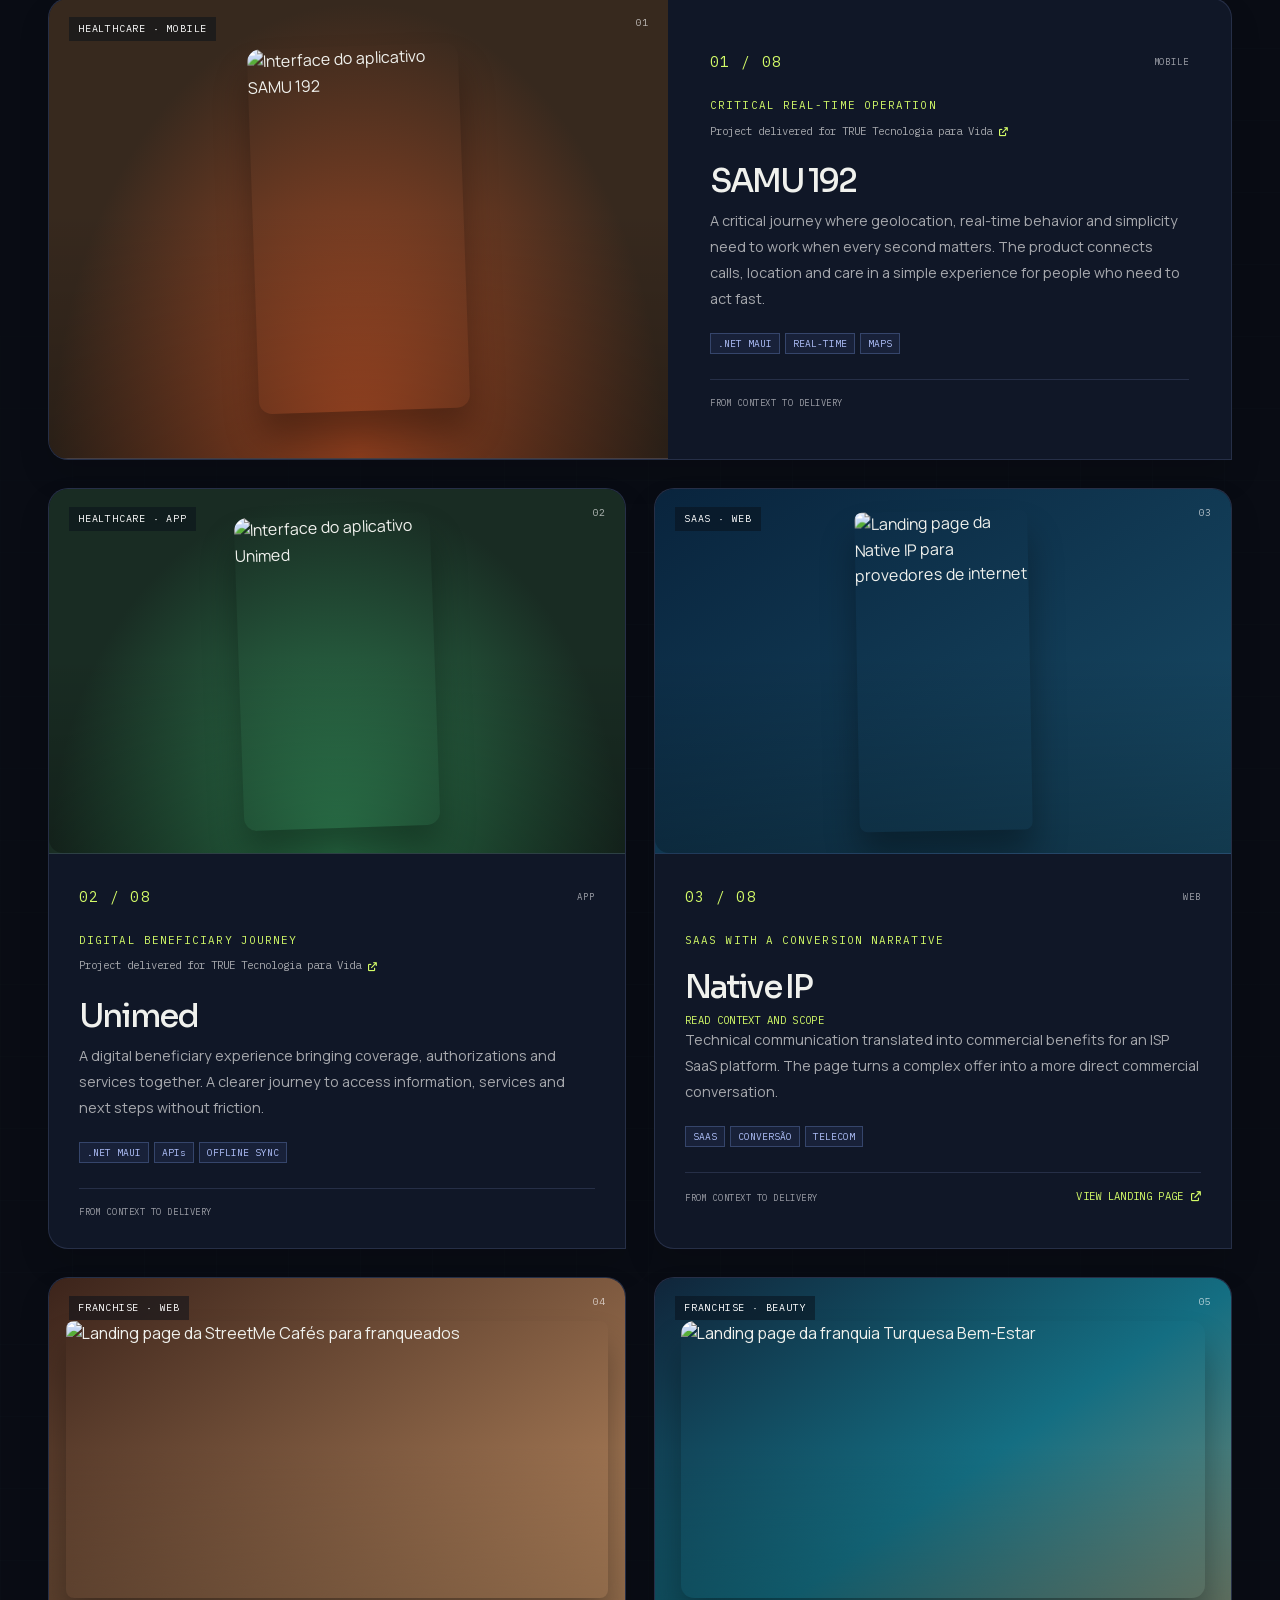
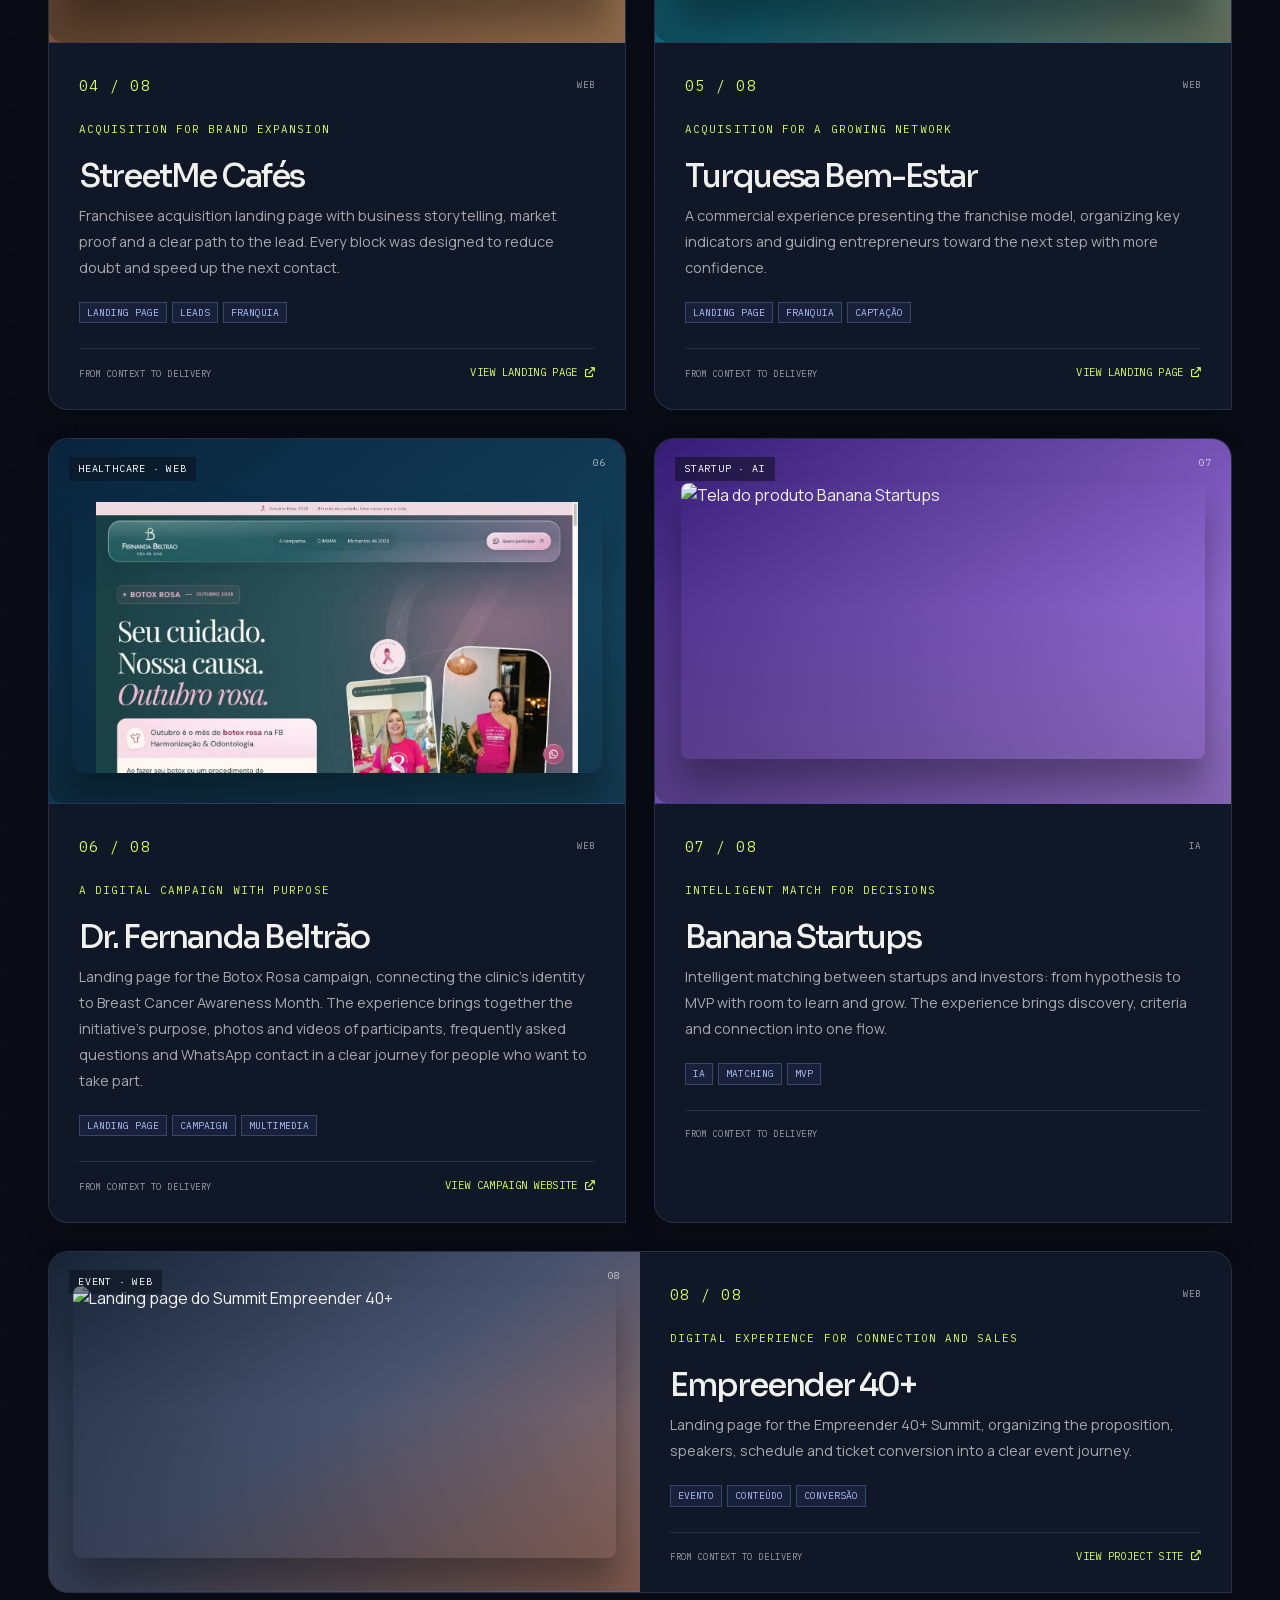
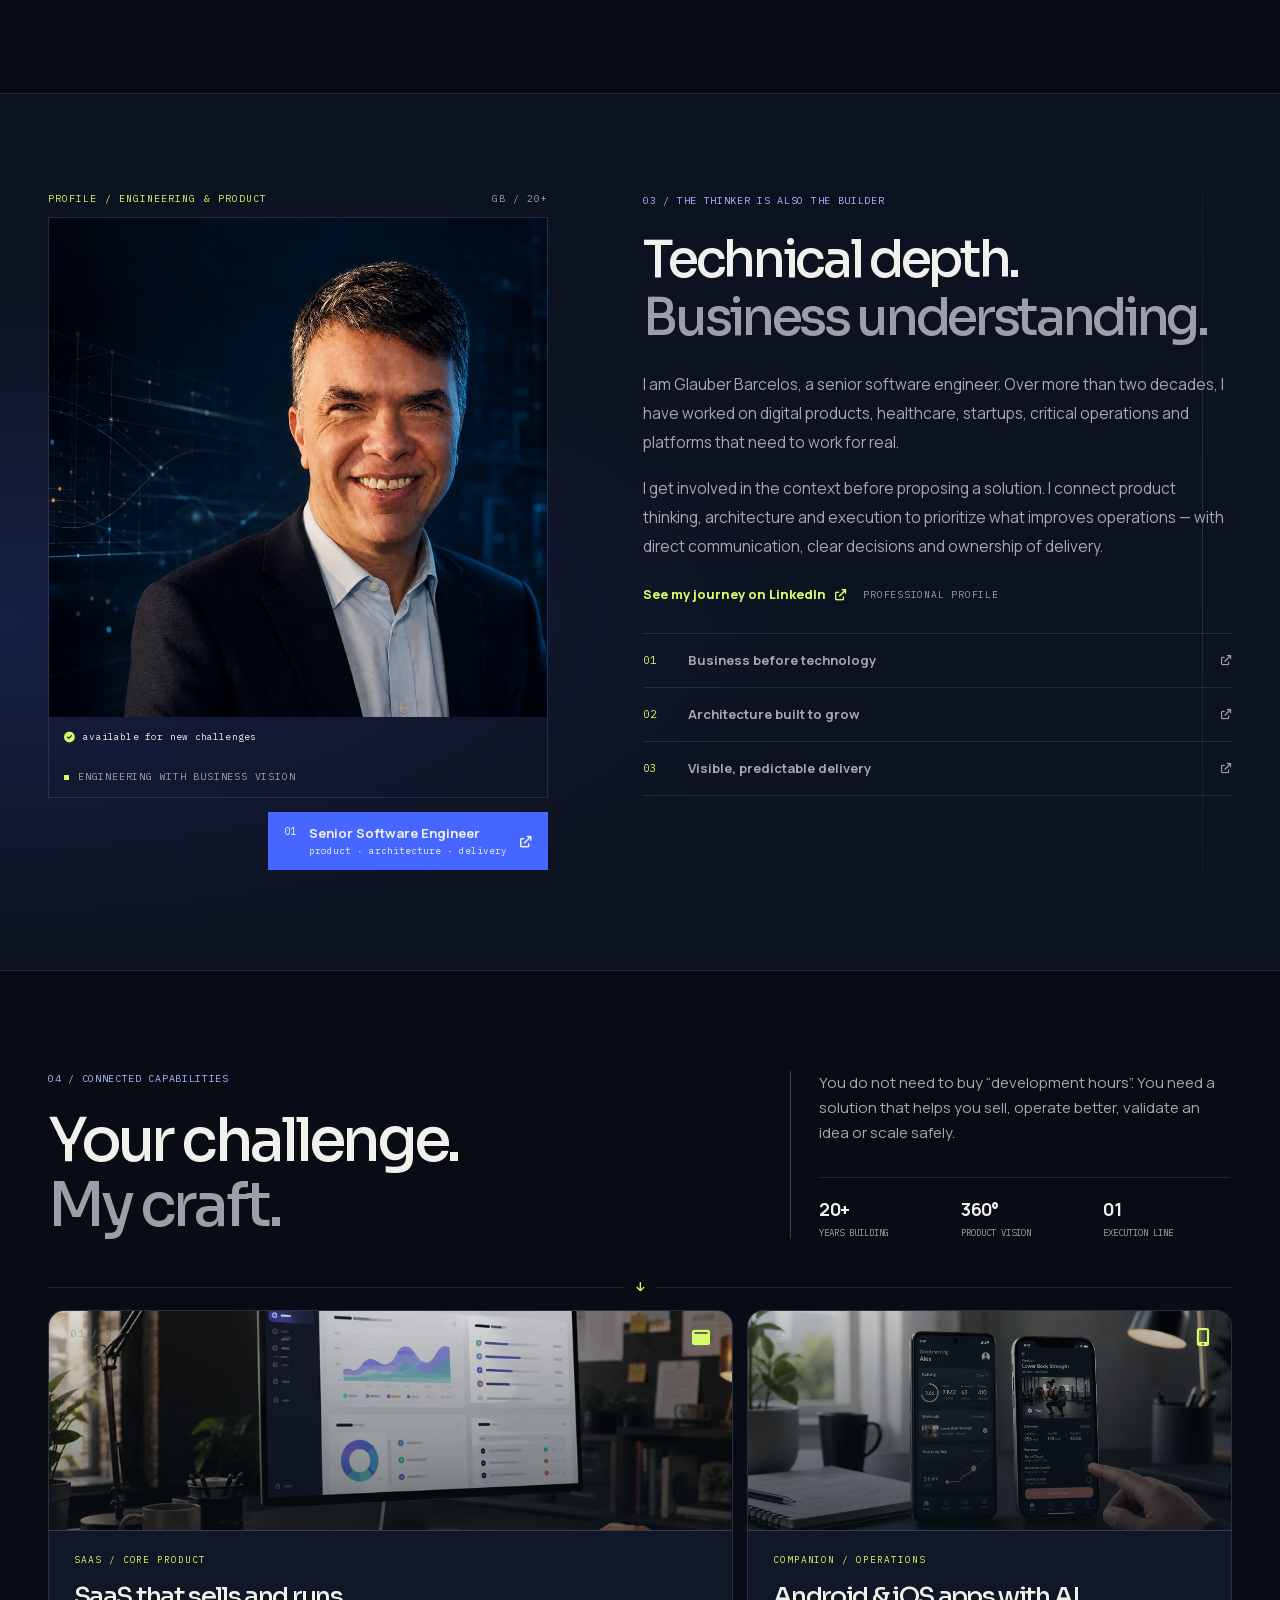
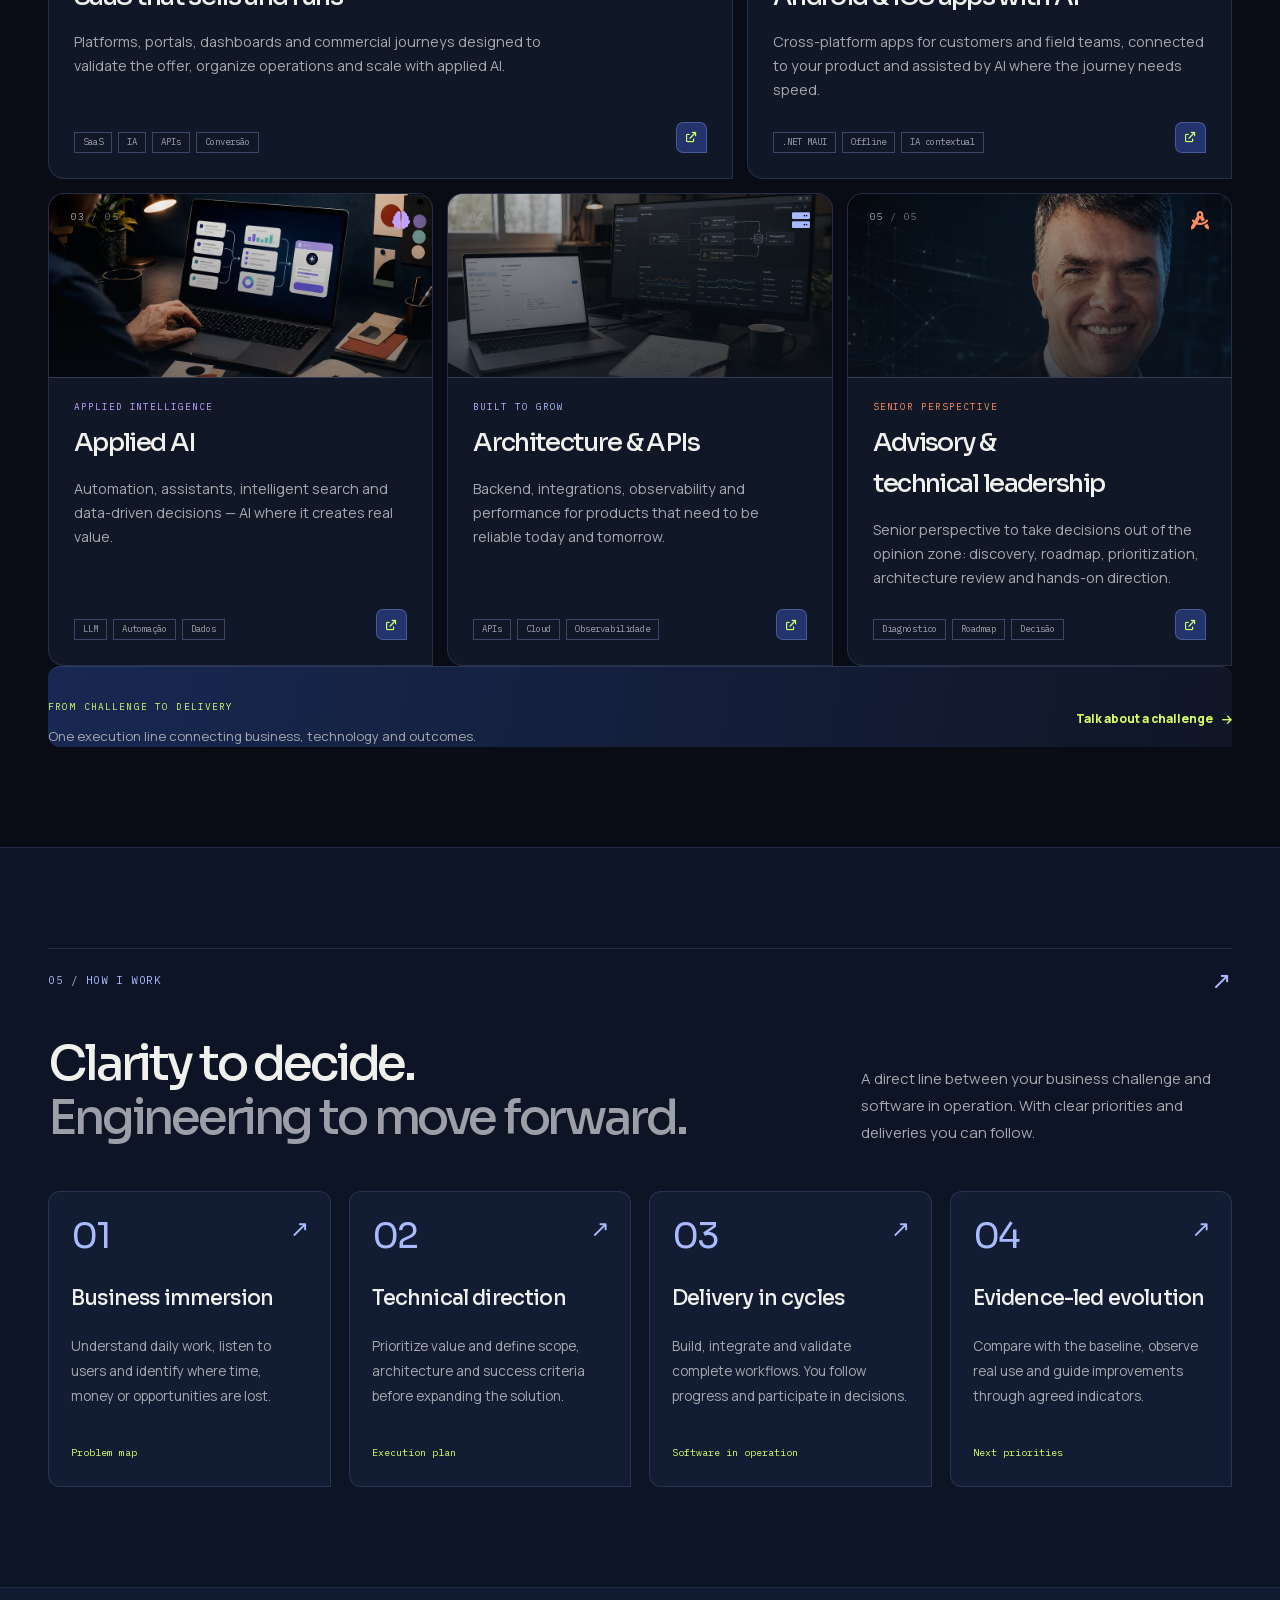
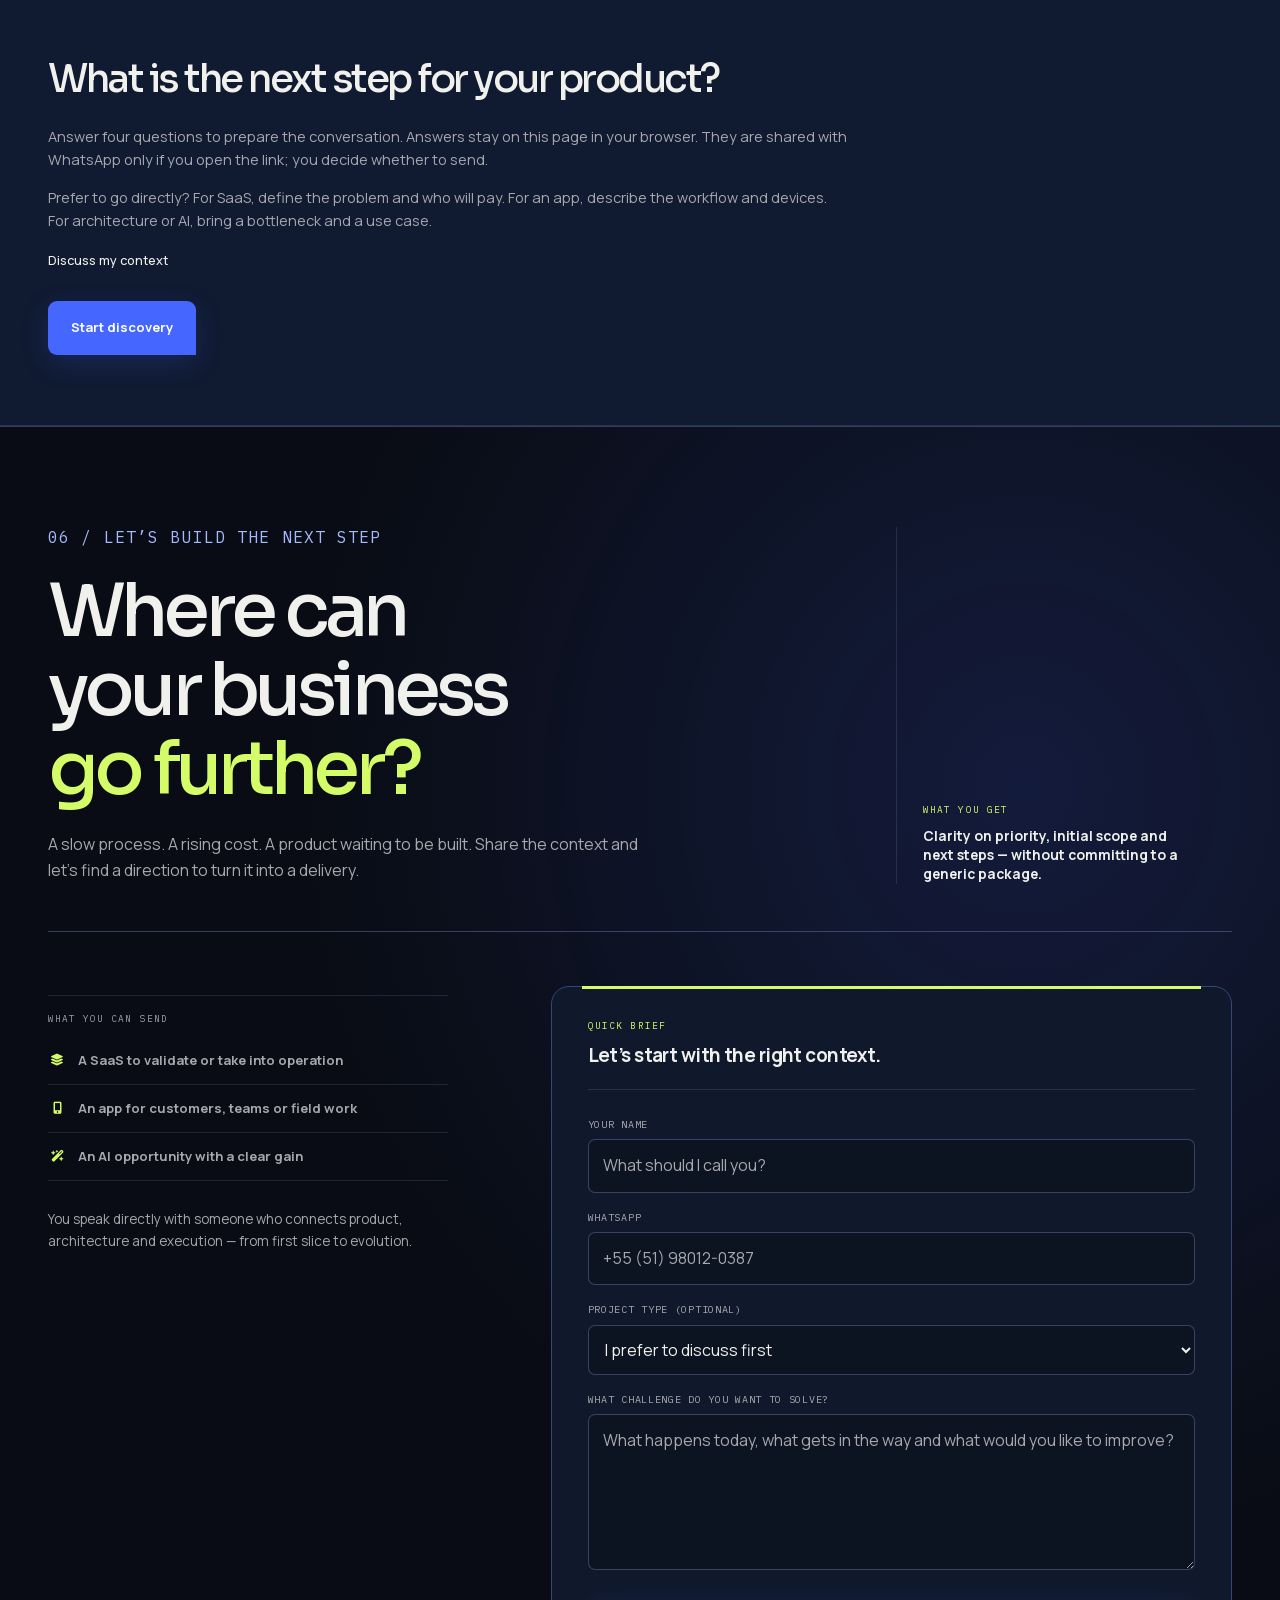
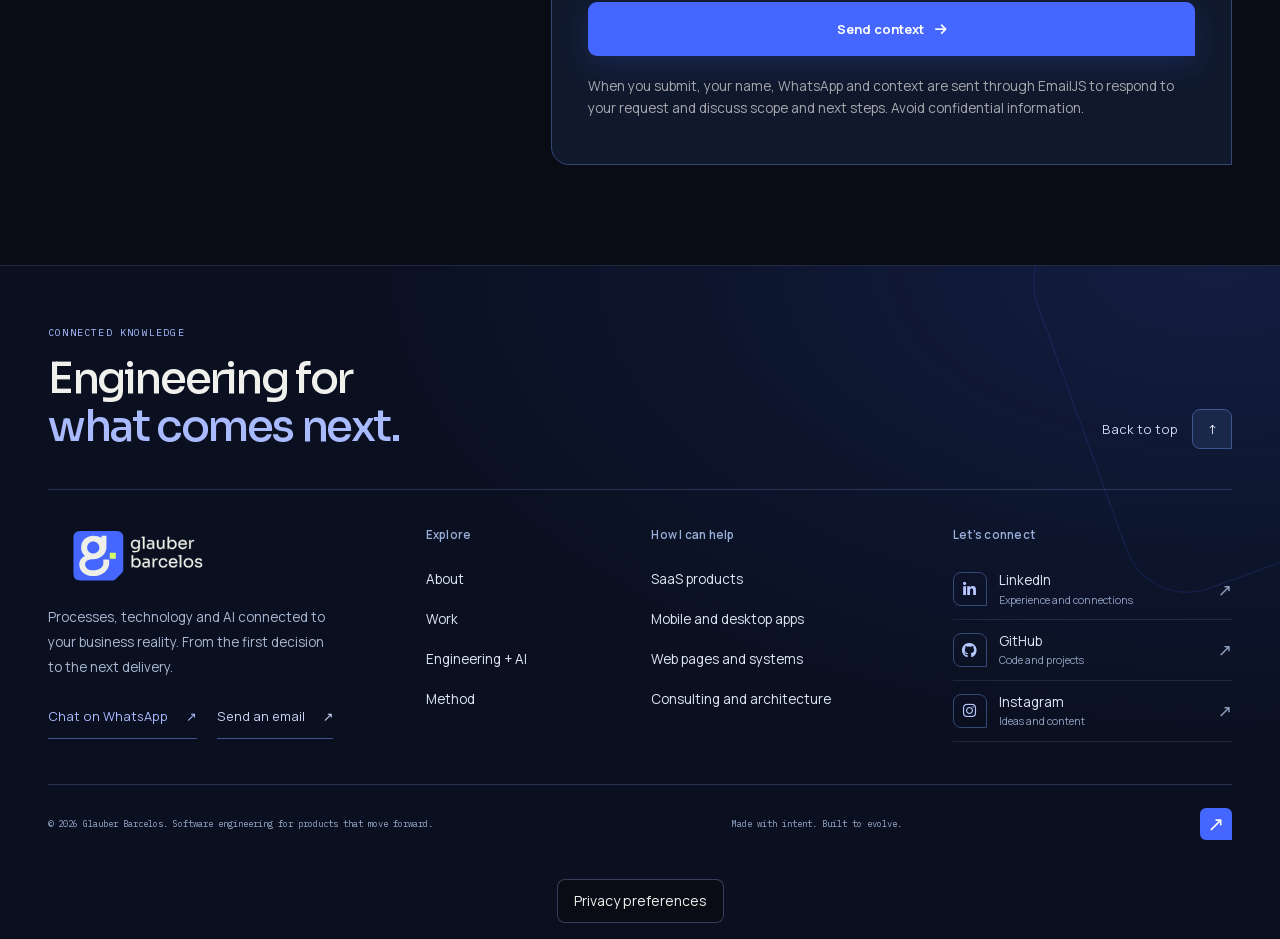
==== commit 859b1c4d: "Configure Google Analytics 4 with consent and contact events" ====
--- a/index.html
+++ b/index.html
@@ -308,6 +308,7 @@
     <script>if (window.emailjs) emailjs.init({ publicKey: 'xAtMa5JUwZUvcGnXw' });</script>
     <script src="js/i18n.js?v=portal-footer3"></script>
     <script src="js/analytics-config.js"></script>
+    <script src="js/google-analytics.js"></script>
     <script src="js/clarity.js"></script>
     <script src="js/analytics.js"></script>
     <script src="js/analytics-consent.js"></script>
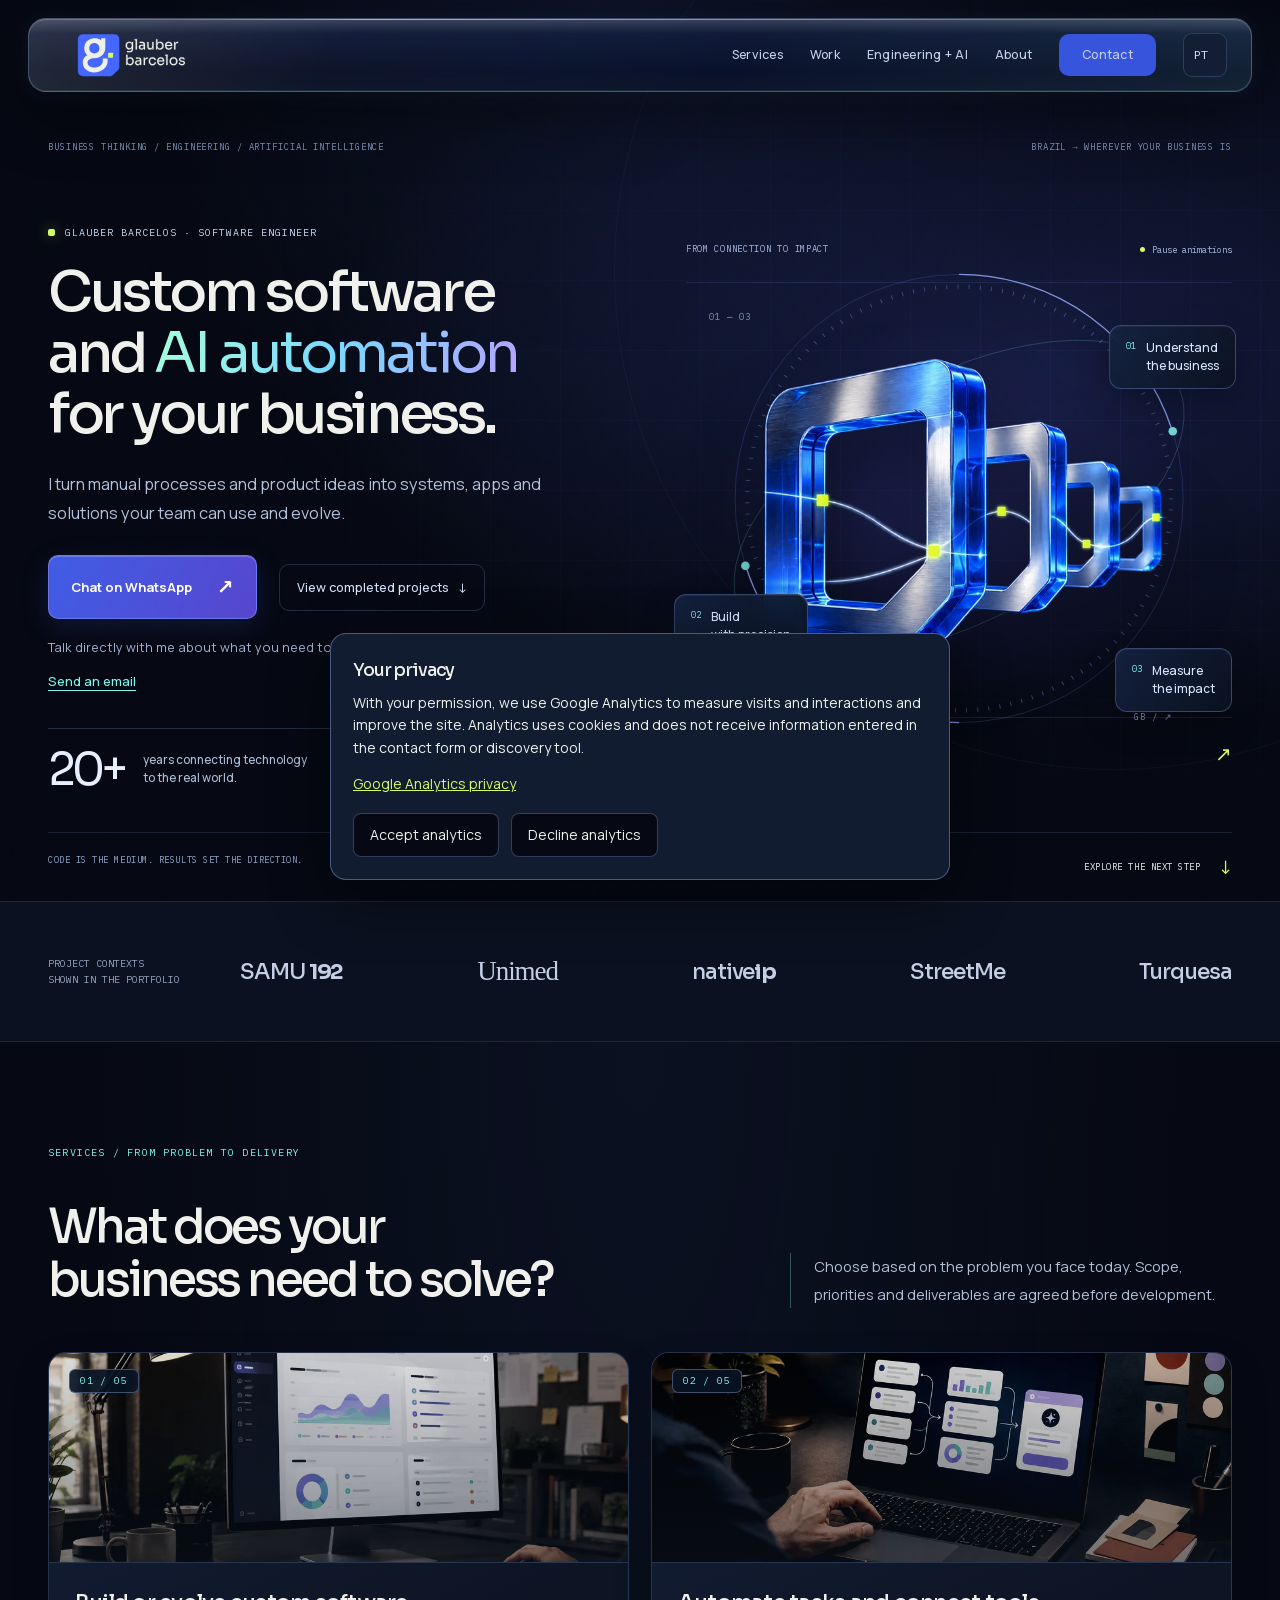
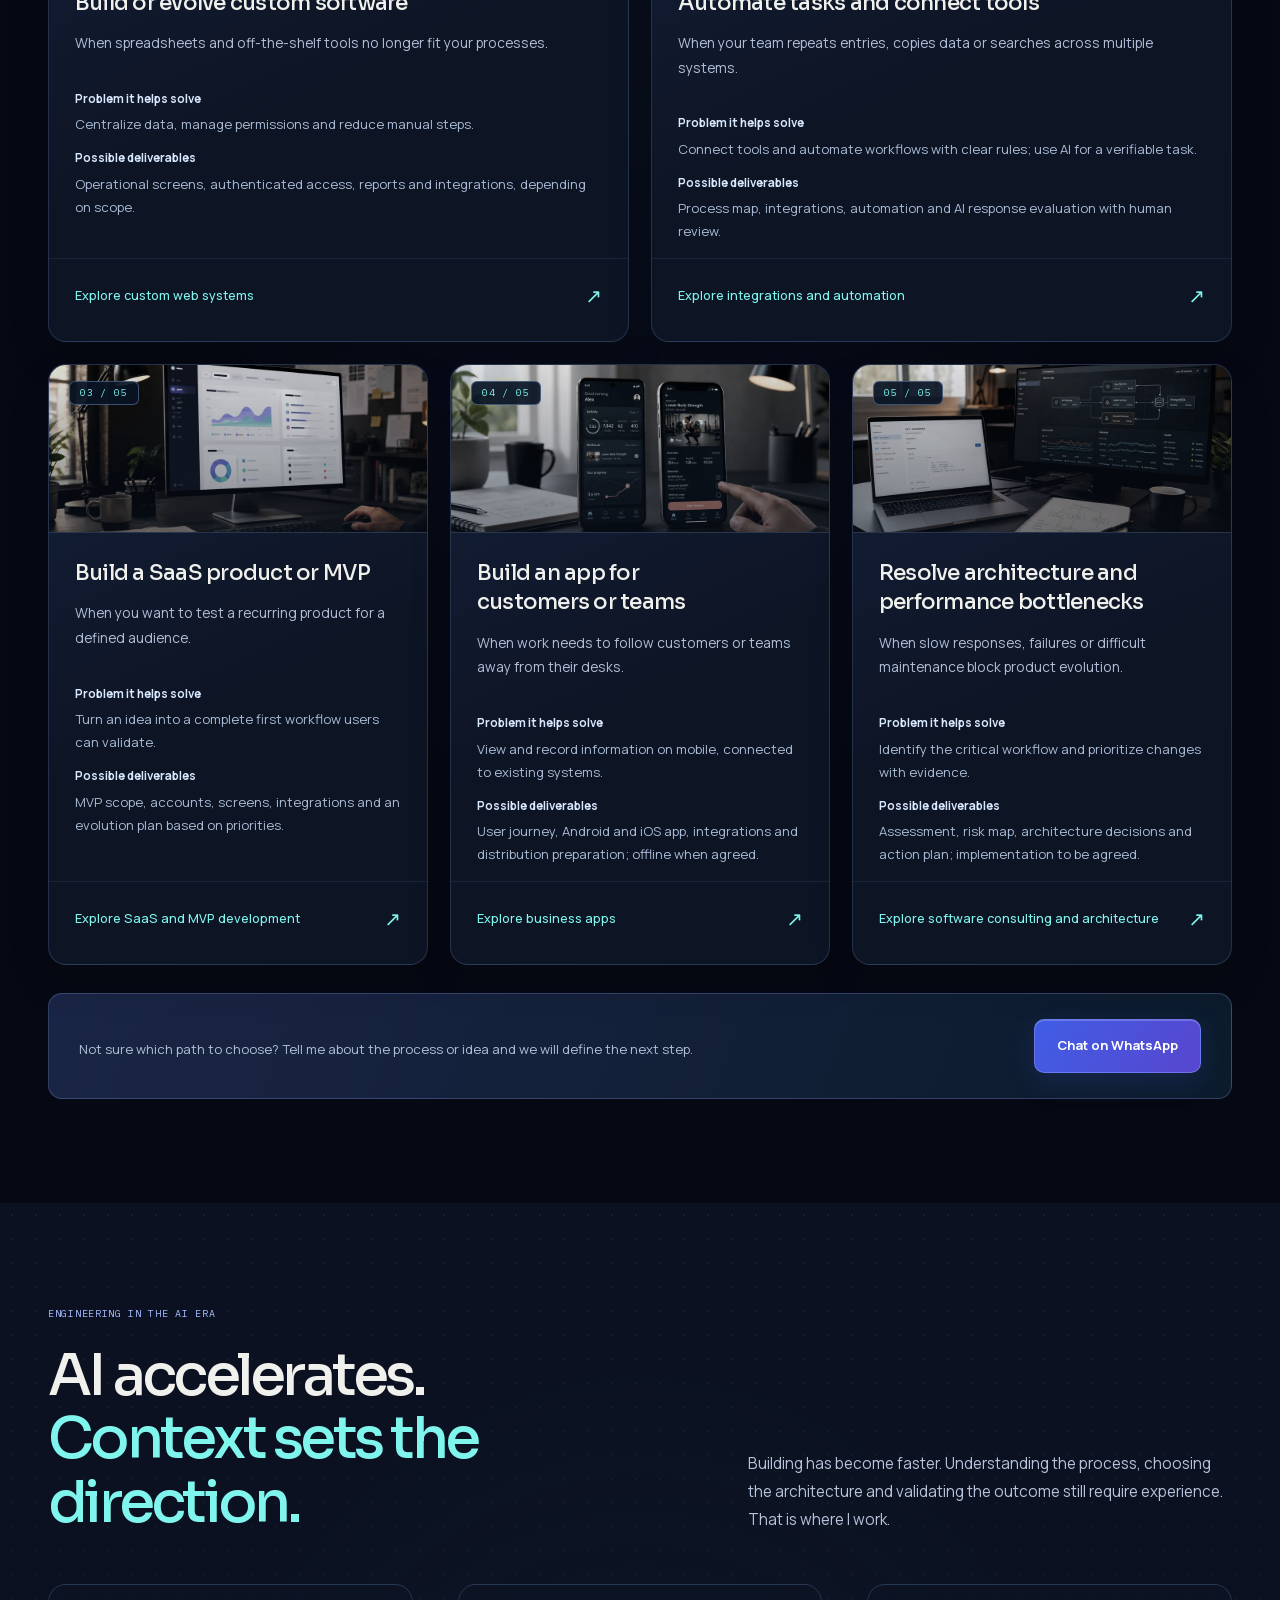
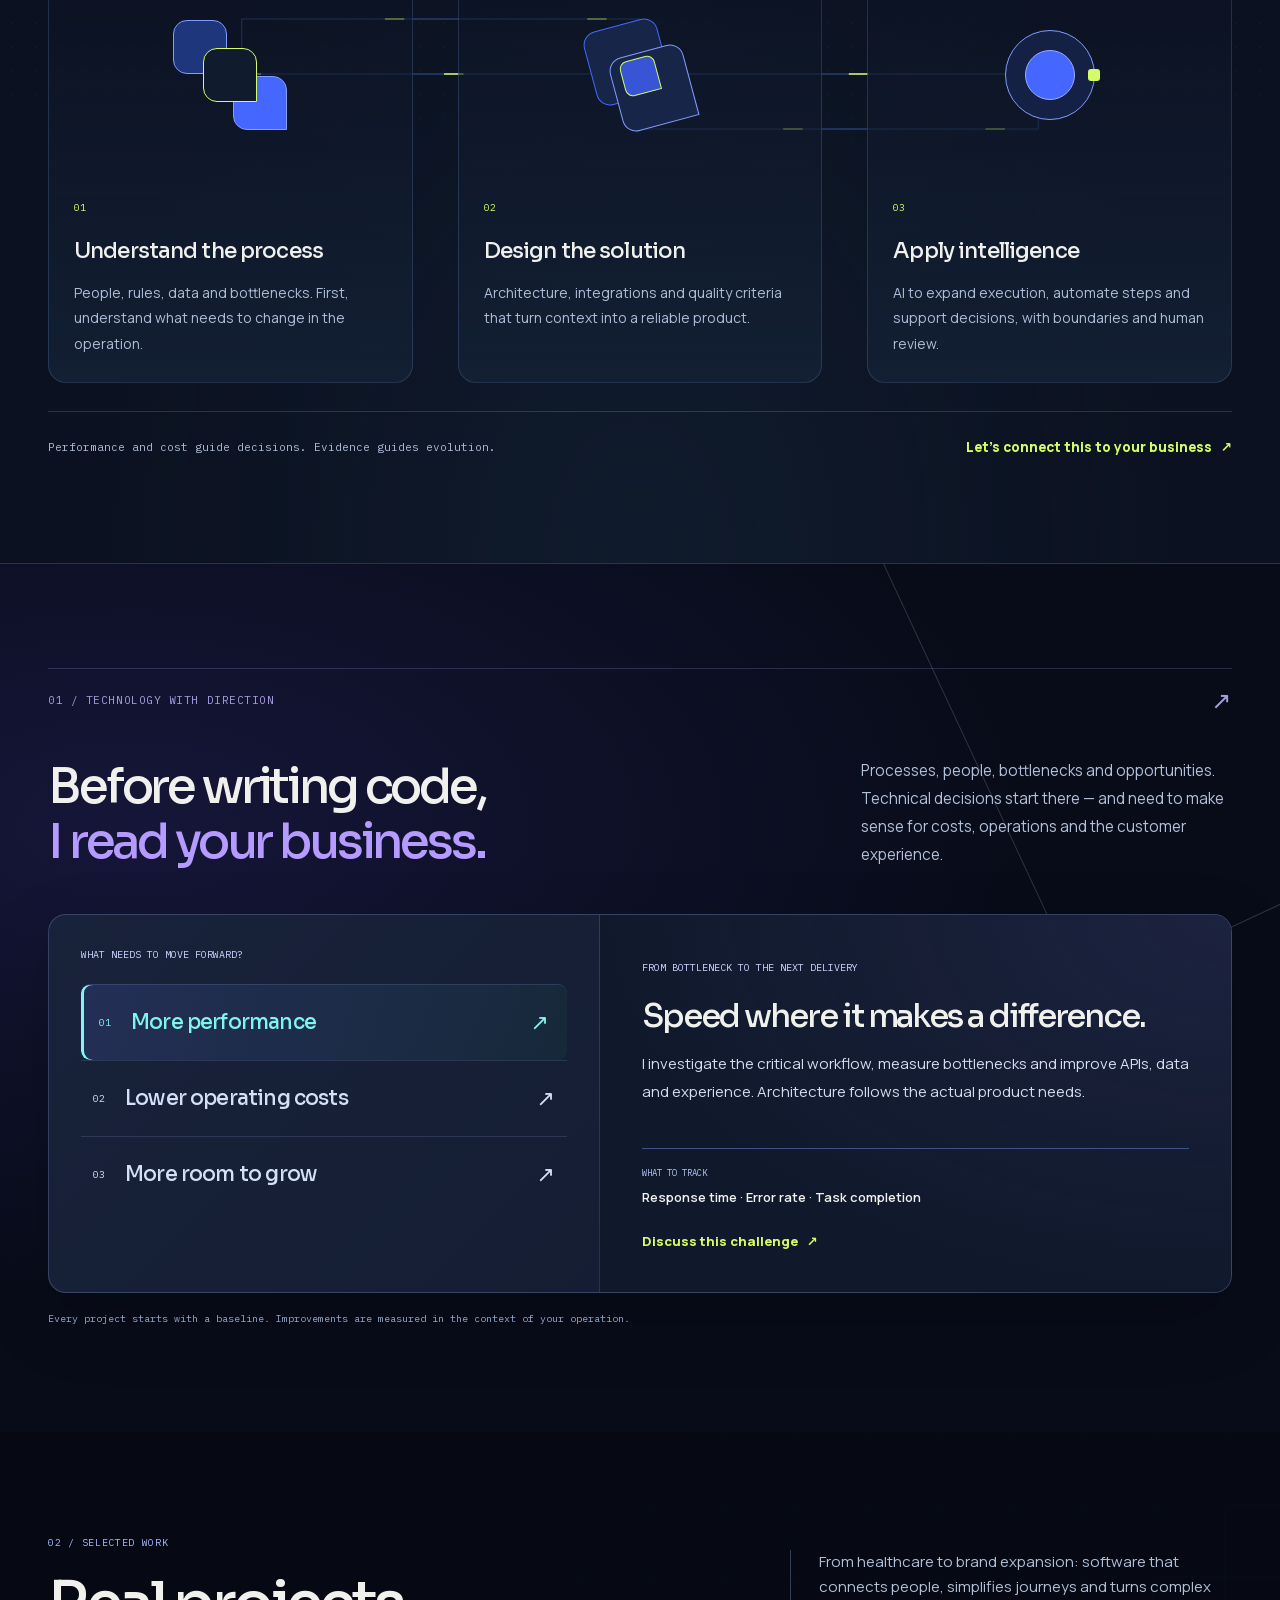
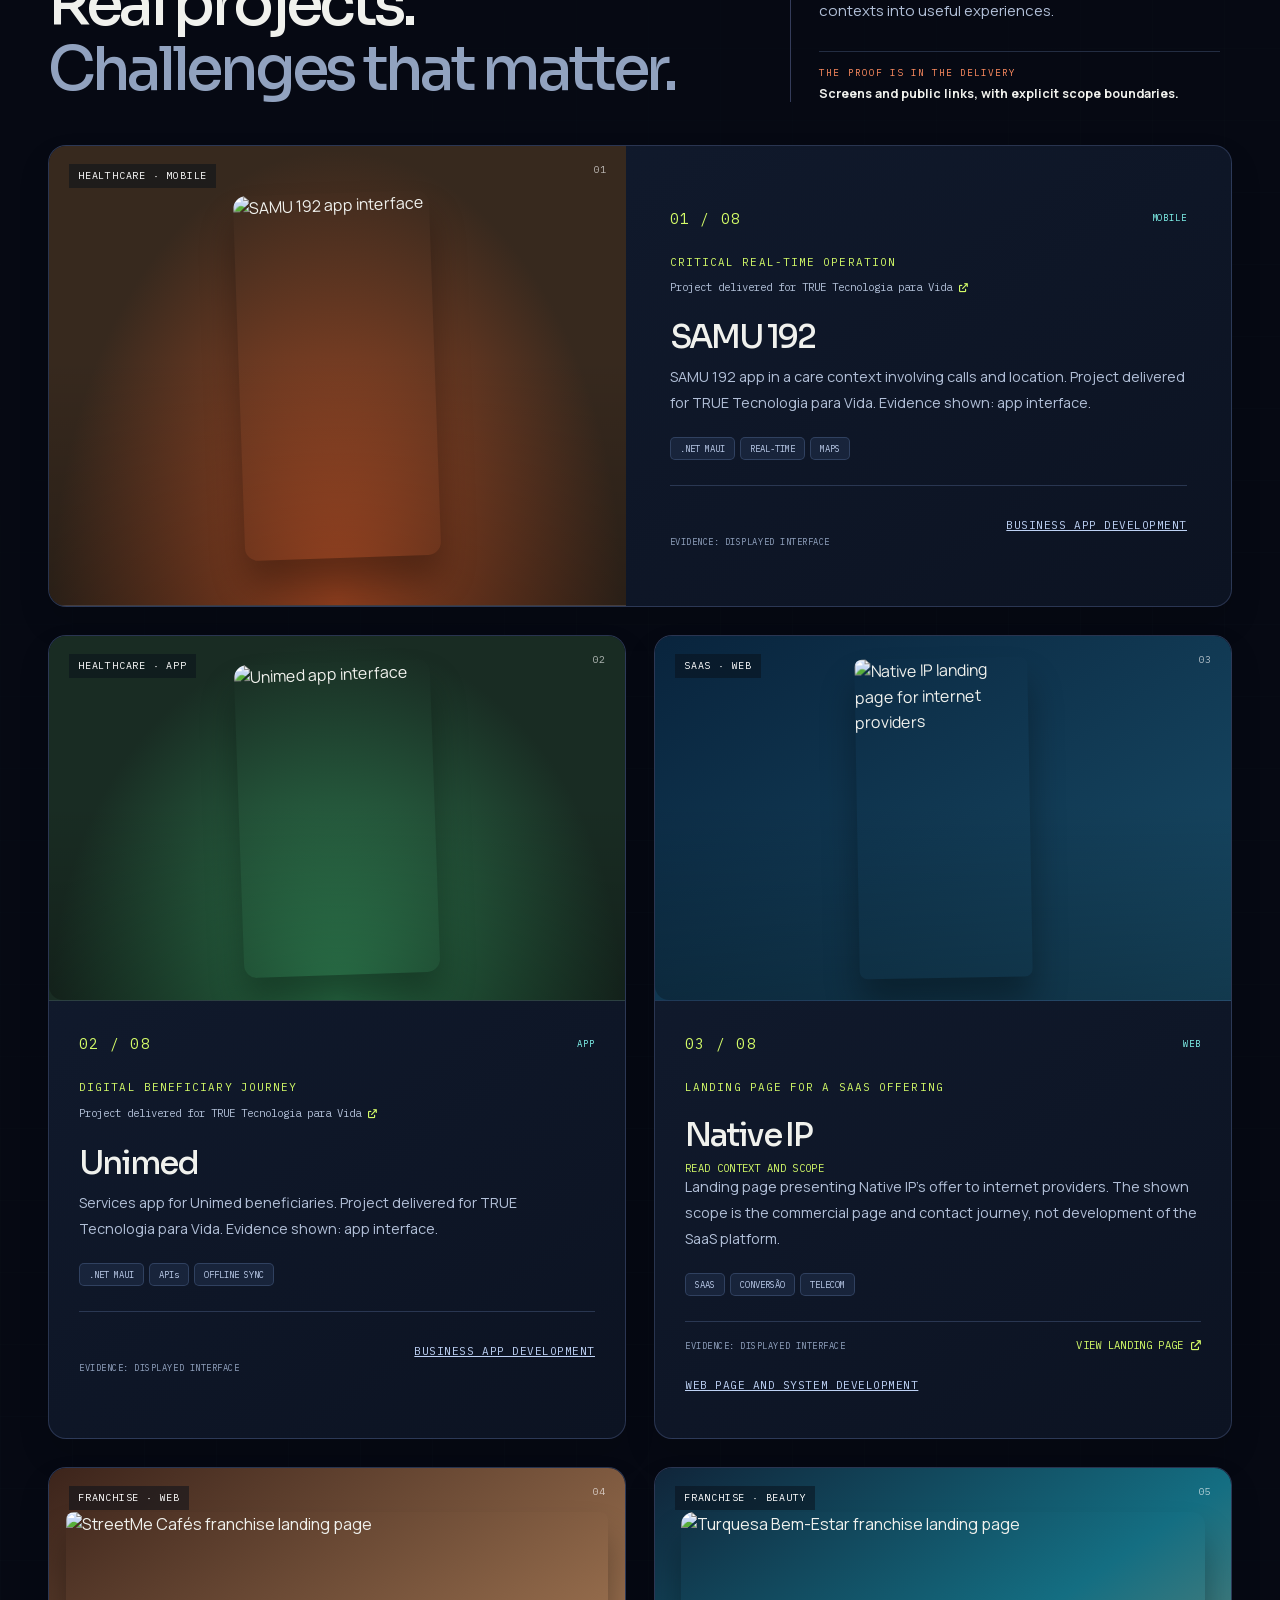
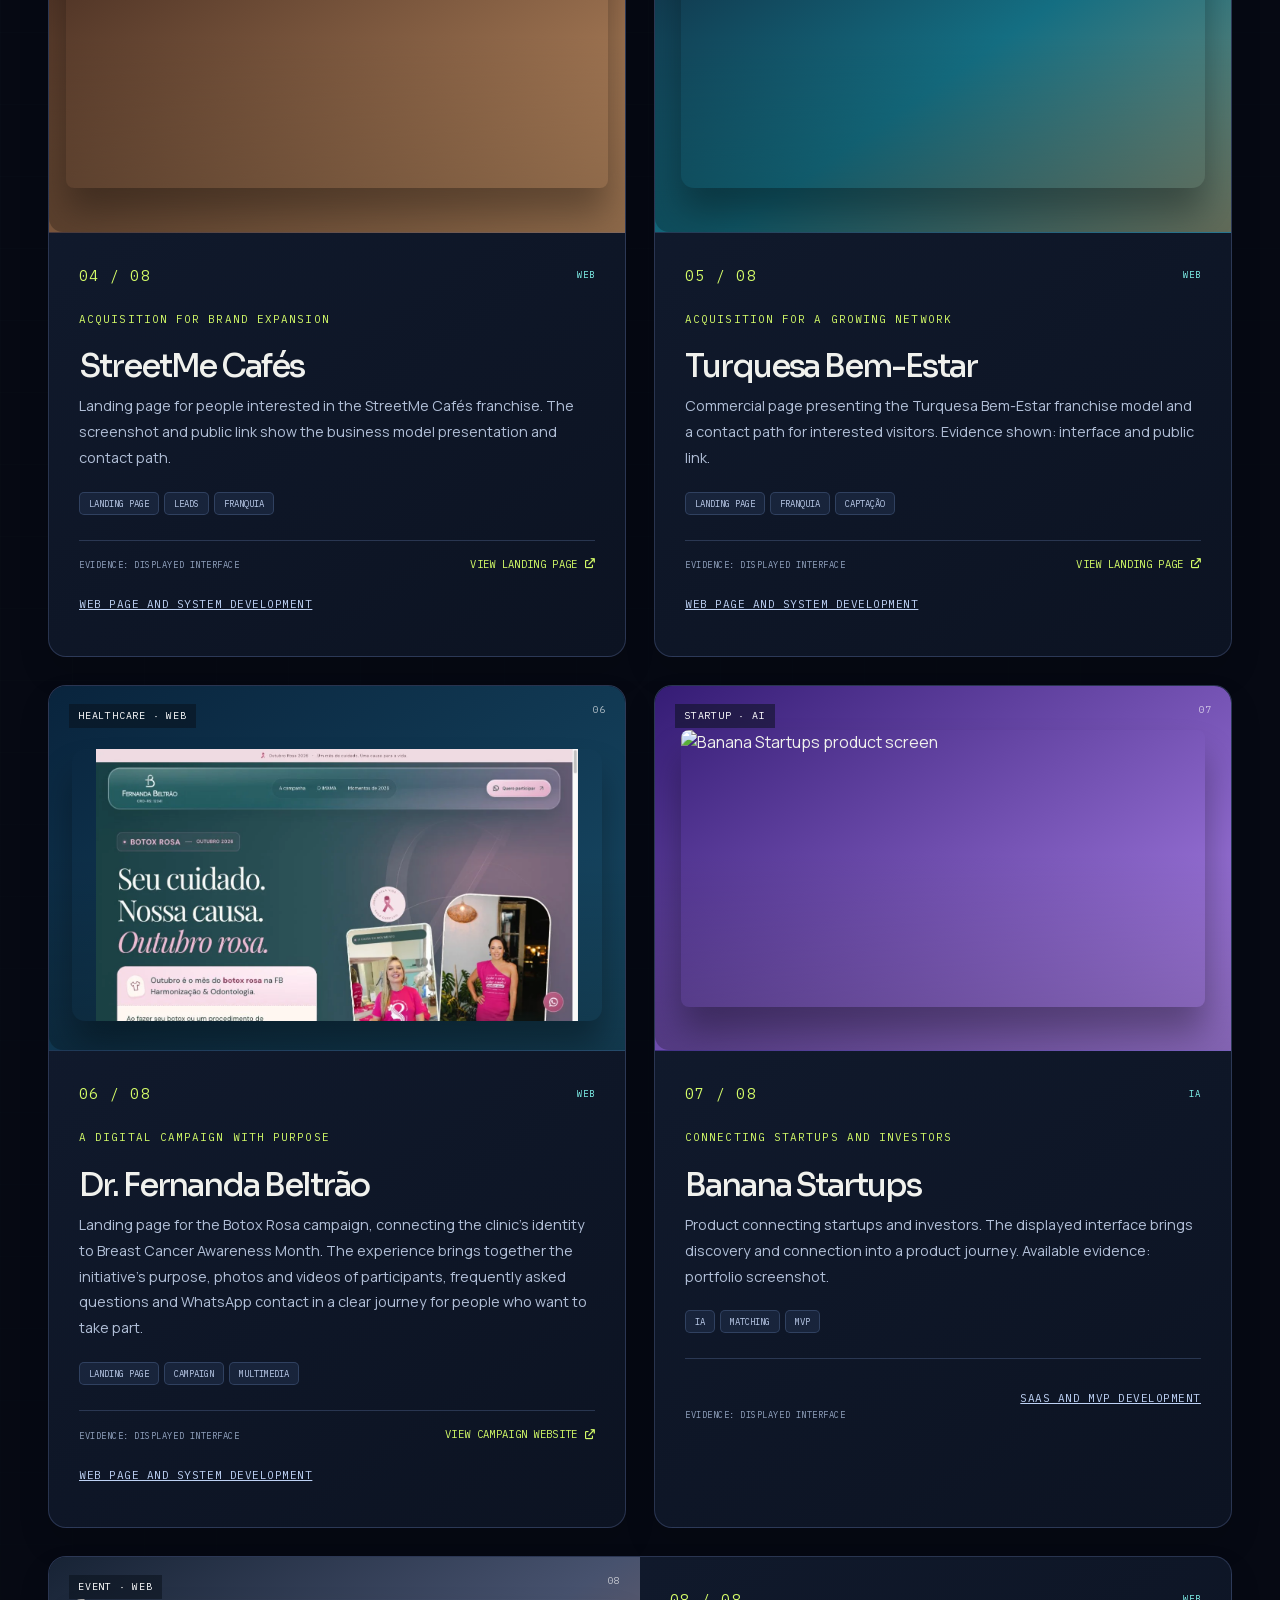
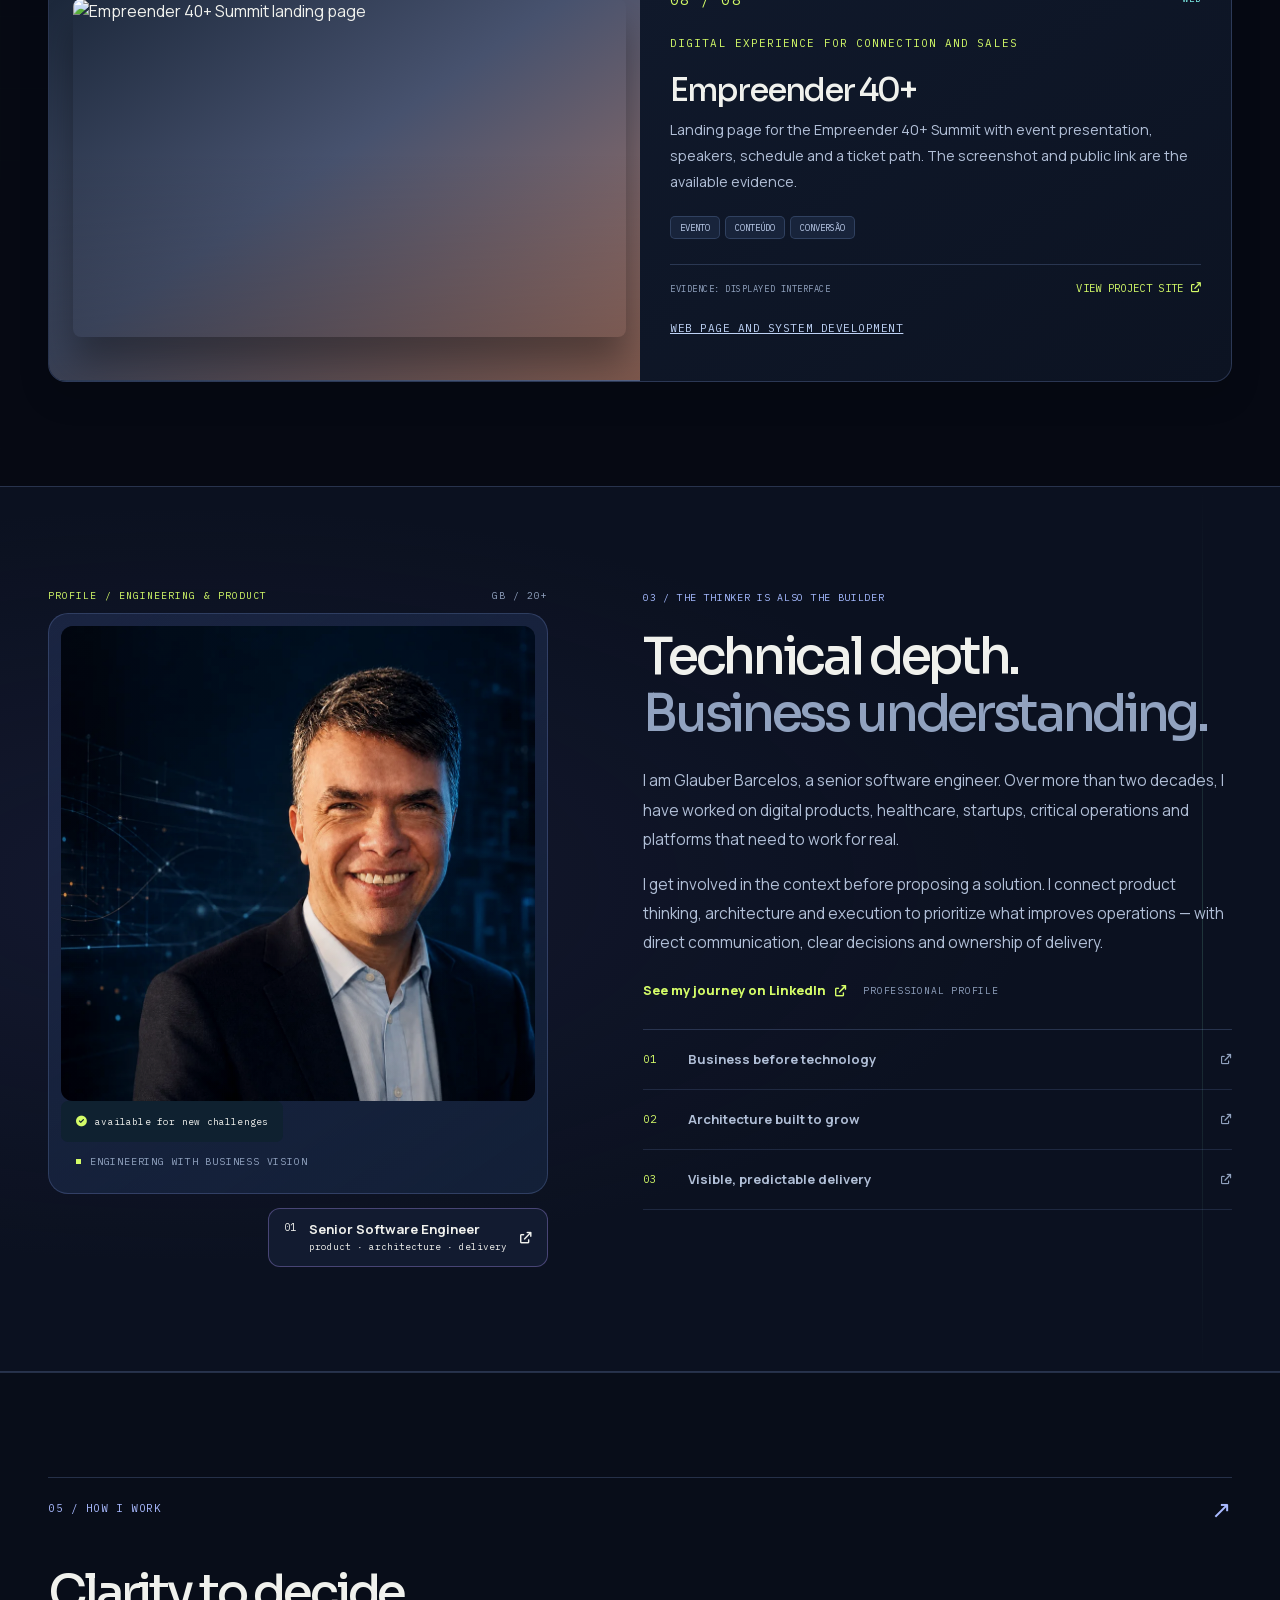
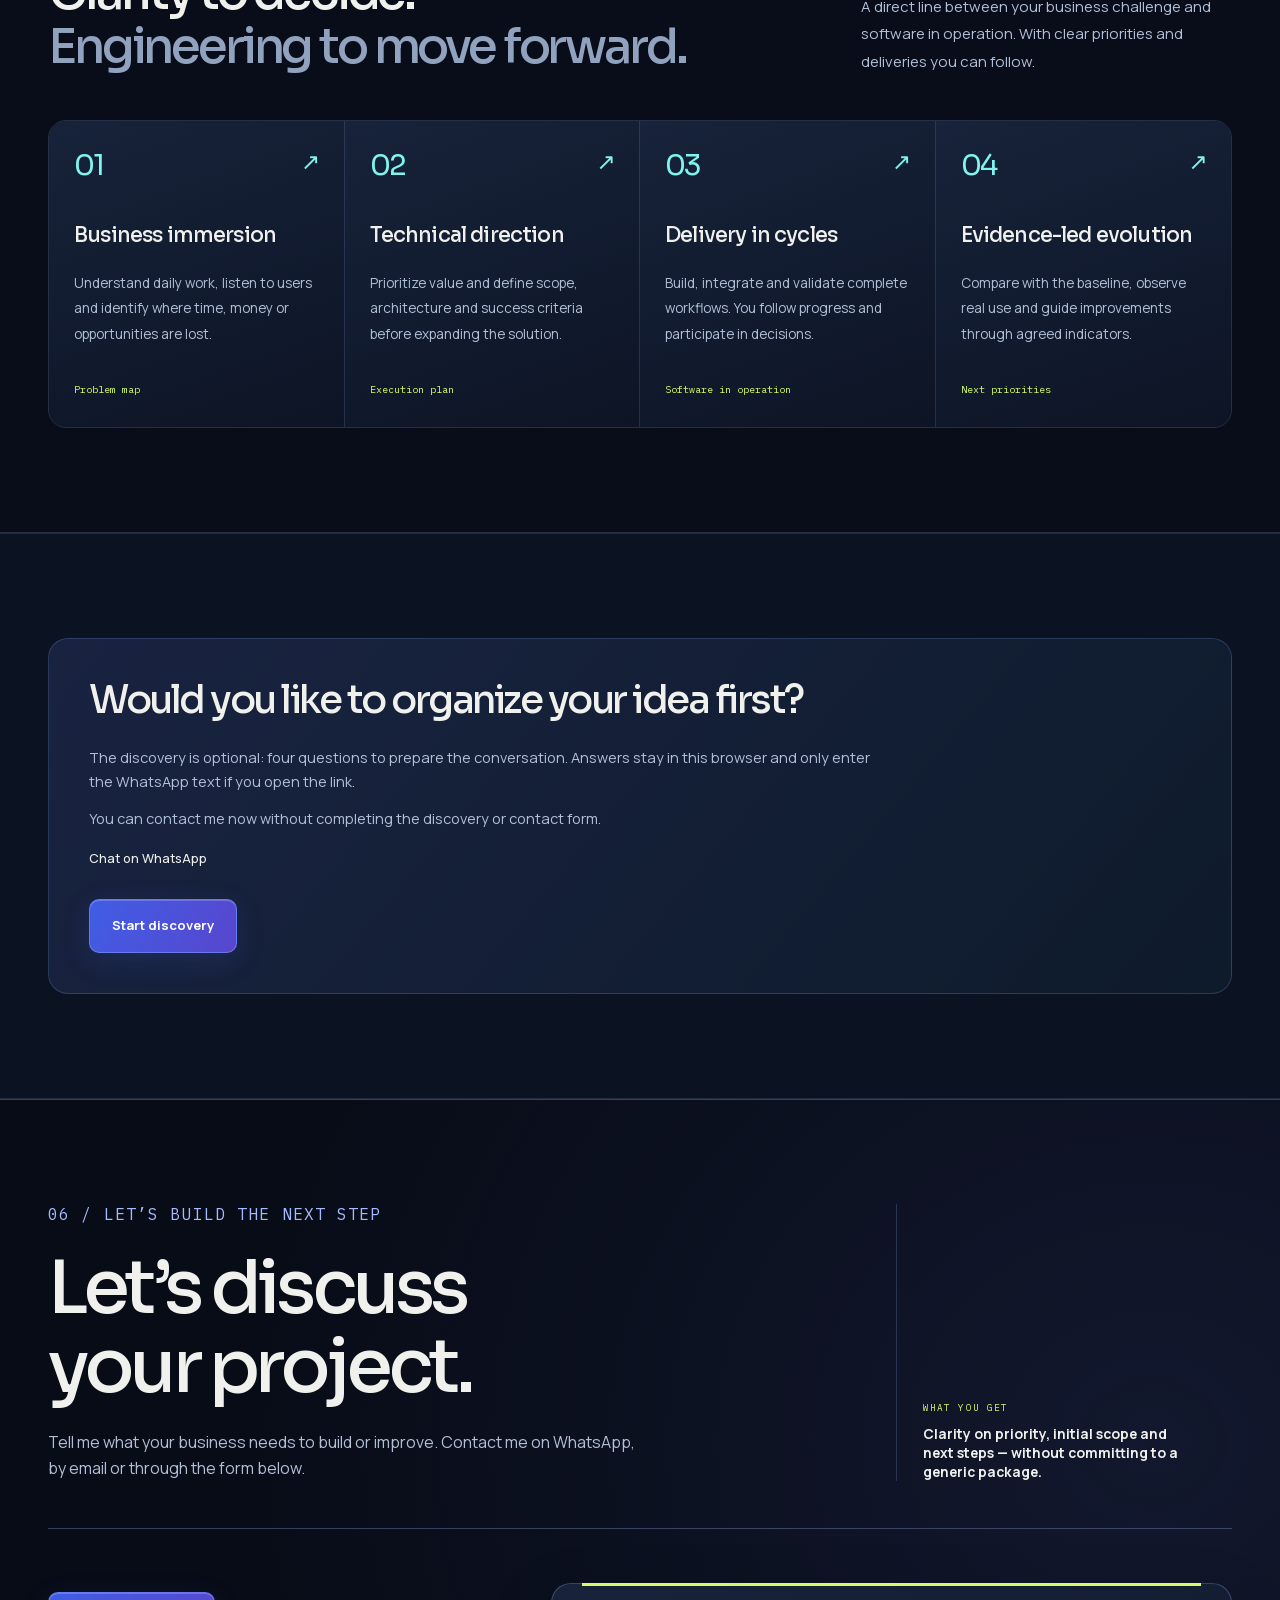
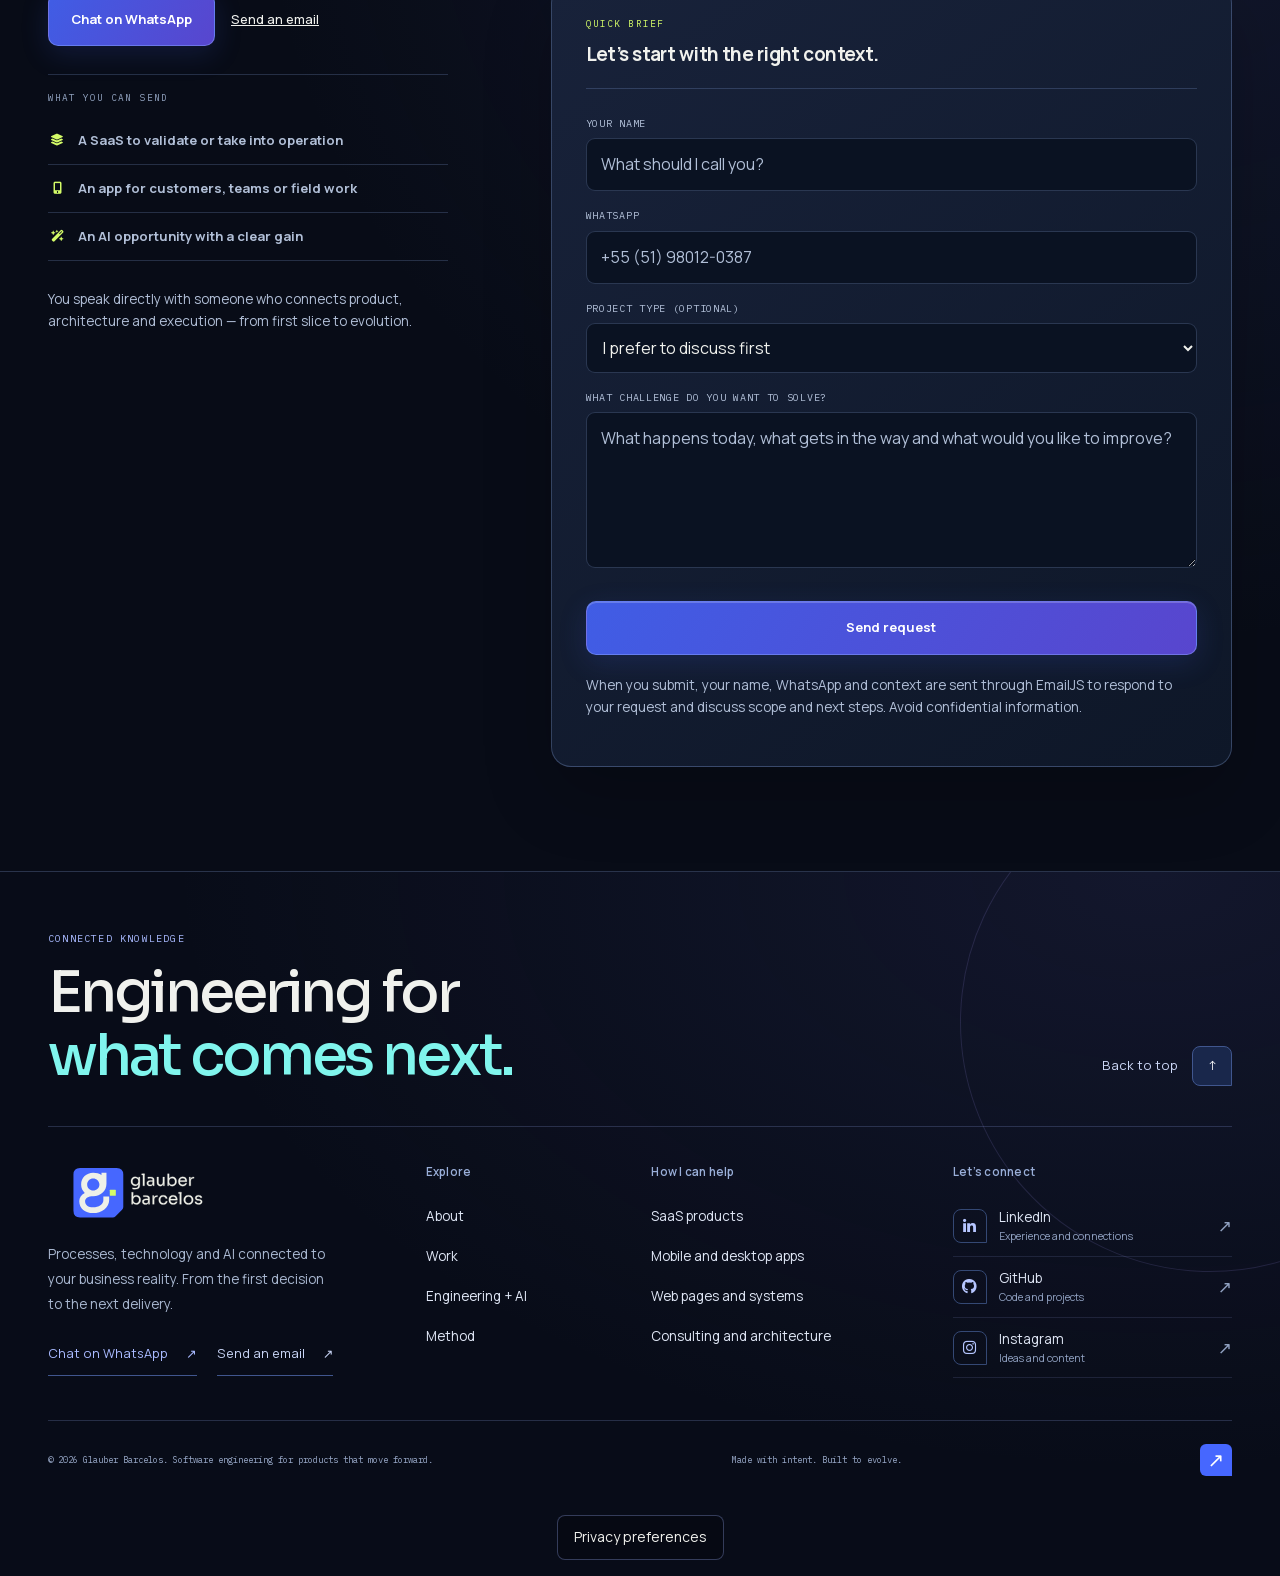
==== commit b88bd692: "Improve portfolio SEO, conversion, and futuristic design" ====
--- a/index.html
+++ b/index.html
@@ -4,26 +4,26 @@
     <meta charset="UTF-8">
     <meta name="viewport" content="width=device-width, initial-scale=1.0">
     <meta name="color-scheme" content="dark">
-    <title>Engenharia de software e visão de negócio | Glauber Barcelos</title>
-    <meta name="description" content="Engenharia sênior, software, SaaS, aplicativos e IA aplicada. Glauber Barcelos conecta visão de negócio e execução para melhorar performance e reduzir custos.">
+    <title>Software sob medida e IA para empresas | Glauber Barcelos</title>
+    <meta name="description" content="Desenvolvo sistemas, aplicativos e automações com IA para empresas. Mais de 20 anos de experiência. Converse comigo sobre seu projeto.">
     <meta name="author" content="Glauber Barcelos">
     <meta name="robots" content="index, follow, max-image-preview:large">
-    <meta name="theme-color" content="#101114">
+    <meta name="theme-color" content="#060913">
     <link rel="canonical" href="https://glauberbarcelos.com.br/">
 
     <meta property="og:site_name" content="Glauber Barcelos">
     <meta property="og:type" content="website">
     <meta property="og:url" content="https://glauberbarcelos.com.br/">
-    <meta property="og:title" content="Engenharia de software e visão de negócio | Glauber Barcelos">
-    <meta property="og:description" content="Engenharia sênior, software, SaaS, aplicativos e IA aplicada. Glauber Barcelos conecta visão de negócio e execução para melhorar performance e reduzir custos.">
+    <meta property="og:title" content="Software sob medida e IA para empresas | Glauber Barcelos">
+    <meta property="og:description" content="Desenvolvo sistemas, aplicativos e automações com IA para empresas. Mais de 20 anos de experiência. Converse comigo sobre seu projeto.">
     <meta property="og:image" content="https://glauberbarcelos.com.br/img/social/glauber-portal-compartilhamento-2026-10-02-1200x627.jpg"><meta property="og:image:secure_url" content="https://glauberbarcelos.com.br/img/social/glauber-portal-compartilhamento-2026-10-02-1200x627.jpg"><meta property="og:image:alt" content="Marca Glauber Barcelos e portais tridimensionais azuis conectados. IA acelera. Contexto dá direção.">
     <meta property="og:image:type" content="image/jpeg">
     <meta property="og:image:width" content="1200">
     <meta property="og:image:height" content="627">
     <meta property="og:locale" content="pt_BR">
     <meta name="twitter:card" content="summary_large_image">
-    <meta name="twitter:title" content="Engenharia de software e visão de negócio | Glauber Barcelos">
-    <meta name="twitter:description" content="Engenharia sênior, software, SaaS, aplicativos e IA aplicada. Glauber Barcelos conecta visão de negócio e execução para melhorar performance e reduzir custos.">
+    <meta name="twitter:title" content="Software sob medida e IA para empresas | Glauber Barcelos">
+    <meta name="twitter:description" content="Desenvolvo sistemas, aplicativos e automações com IA para empresas. Mais de 20 anos de experiência. Converse comigo sobre seu projeto.">
     <meta name="twitter:image" content="https://glauberbarcelos.com.br/img/social/glauber-portal-compartilhamento-2026-10-02-1200x627.jpg"><meta name="twitter:image:alt" content="Marca Glauber Barcelos e portais tridimensionais azuis conectados. IA acelera. Contexto dá direção.">
 
 
@@ -32,16 +32,16 @@
     <link rel="preload" href="img/fonts/sora.woff2" as="font" type="font/woff2" crossorigin>
     <link rel="preload" href="img/fonts/manrope.woff2" as="font" type="font/woff2" crossorigin>
     <link rel="stylesheet" href="https://cdnjs.cloudflare.com/ajax/libs/font-awesome/6.0.0/css/all.min.css">
-    <link rel="stylesheet" href="css/styles.css?v=portal-20261002">
-    <link rel="stylesheet" href="css/portal.css?v=portal-sculpture1">
+    <link rel="stylesheet" href="css/styles.css?v=future-20261003">
+    <link rel="stylesheet" href="css/portal.css?v=future-20261003">
     <script src="js/schema.js"></script>
-<noscript><style>.site-nav { position:relative; } .nav-inner { flex-wrap:wrap; } .nav-toggle, #langToggle, .motion-toggle, .reading-progress { display:none; } .nav-links { position:static; display:flex; flex-wrap:wrap; width:100%; opacity:1; visibility:visible; pointer-events:auto; transform:none; } .hero-section { padding-top:50px; } .whatsapp-float { position:static; display:inline-flex; margin:20px; }</style></noscript>
+<noscript><style>.future-site .site-nav { position:relative!important; top:0!important; }.future-site .nav-inner { flex-wrap:wrap!important; }.future-site .nav-links { position:static!important; display:flex!important; flex-wrap:wrap!important; width:100%!important; opacity:1!important; visibility:visible!important; transform:none!important; max-height:none!important; }.future-site .hero-section { padding-top:40px!important; } .site-nav { position:relative; } .nav-inner { flex-wrap:wrap; } .nav-toggle, #langToggle, .motion-toggle, .reading-progress { display:none; } .nav-links { position:static; display:flex; flex-wrap:wrap; width:100%; opacity:1; visibility:visible; pointer-events:auto; transform:none; } .hero-section { padding-top:50px; } .whatsapp-float { position:static; display:inline-flex; margin:20px; }</style></noscript>
     <link rel="icon" type="image/x-icon" href="favicon.ico?v=portal-refined-20261002">
     <link rel="icon" type="image/png" sizes="32x32" href="img/brand/icon-32.png?v=portal2">
     <link rel="icon" type="image/png" sizes="16x16" href="img/brand/icon-16.png?v=portal2">
     <link rel="apple-touch-icon" sizes="180x180" href="img/brand/icon-180.png?v=portal2">
 </head>
-<body class="portfolio-next portal-site">
+<body class="portfolio-next portal-site future-site">
     <a class="skip-link" href="#conteudo" data-i18n="skip_content">Pular para o conteúdo</a>
     <div class="site-noise" aria-hidden="true"></div>
     <div class="reading-progress" aria-hidden="true"><span></span></div>
@@ -49,11 +49,11 @@
     <nav class="site-nav" aria-label="Navegação principal">
         <div class="shell nav-inner">
             <a class="brand" href="#home" aria-label="Glauber Barcelos — início"><picture><source srcset="img/brand/glauber-signature.svg?v=portal2" type="image/svg+xml"><source srcset="img/brand/glauber-signature.webp?v=portal2" type="image/webp"><img class="brand-logo" src="img/brand/glauber-signature.png?v=portal2" alt="Glauber Barcelos" width="1200" height="400"></picture></a>
-            <button class="nav-toggle" type="button" aria-controls="mainNav" aria-expanded="false" aria-label="Abrir menu">
+            <button class="nav-toggle" type="button" aria-controls="mainNav" aria-expanded="false" aria-label="Menu de navegação" data-i18n="future_menu_aria" data-i18n-attr="aria-label">
                 <span></span><span></span>
             </button>
             <div class="nav-links" id="mainNav">
-                <a class="nav-link" href="#solucoes" data-i18n="gb_nav_services">Competências</a>
+                <a class="nav-link" href="#solucoes" data-i18n="gb_nav_services">Serviços</a>
                 <a class="nav-link" href="#cases" data-i18n="gb_nav_cases">Entregas</a>
                 <a href="#inteligencia" class="nav-link" data-i18n="portal_nav_ai">Engenharia + IA</a>
                 <a class="nav-link" href="#sobre" data-i18n="nav_about">Sobre</a>
@@ -70,15 +70,16 @@
             <div class="hero-layout">
                 <div class="hero-copy reveal">
                     <p class="eyebrow"><span class="eyebrow-dot"></span><span data-i18n="gb_hero_eyebrow">Glauber Barcelos · Software Engineer</span></p>
-                    <h1 class="hero-title" data-i18n="gb_hero_title">A tecnologia evolui.<br><em>Seu negócio<br>vai além.</em></h1>
-                    <p class="hero-lead" data-i18n="gb_hero_lead">Conecto conhecimento de processos, engenharia de software e inteligência artificial para transformar desafios reais em soluções que melhoram a performance e reduzem custos.</p>
-                    <div class="hero-actions"><a class="button button--primary" href="#contato" data-cta data-origin="hero"><span data-i18n="gb_hero_cta">Vamos destravar seu negócio</span><span aria-hidden="true">↗</span></a><a class="text-link" href="#cases"><span data-i18n="gb_hero_projects">Explore minhas entregas</span><span aria-hidden="true">↓</span></a></div>
-                    <p class="portal-hero-chip" data-i18n="portal_hero_chip">PROCESSOS + ENGENHARIA + IA</p>
+                    <h1 class="hero-title" data-i18n="gb_hero_title">Software sob medida e <em>automações com IA</em> para sua empresa.</h1>
+                    <p class="hero-lead" data-i18n="gb_hero_lead">Transformo processos manuais e ideias de produtos em sistemas, aplicativos e soluções que sua equipe consegue usar e evoluir.</p>
+                    <div class="hero-actions"><a class="button button--primary" href="https://wa.me/5551980120387?text=Ol%C3%A1%2C%20Glauber.%20Quero%20conversar%20sobre%20um%20projeto%20para%20minha%20empresa." target="_blank" rel="noopener noreferrer" data-cta data-origin="hero"><span data-i18n="gb_hero_cta">Conversar pelo WhatsApp</span><span aria-hidden="true">↗</span></a><a class="text-link" href="#cases"><span data-i18n="gb_hero_projects">Ver projetos realizados</span><span aria-hidden="true">↓</span></a></div>
+                    <p data-i18n="hero_contact_support" class="hero-contact-support">Fale diretamente comigo sobre o que você precisa construir ou melhorar.</p><a data-i18n="contact_email" href="mailto:ggbarcelos@gmail.com" class="text-link" data-cta data-origin="hero" data-project-type="unspecified">Enviar um e-mail</a><p class="portal-hero-chip" data-i18n="portal_hero_chip">PROCESSOS + ENGENHARIA + IA</p>
                     <div class="hero-proof"><strong>20+</strong><span data-i18n="gb_hero_proof">anos conectando tecnologia<br>ao mundo real.</span><span class="hero-proof-line"></span><span data-i18n="gb_hero_direct">Você fala com quem pensa.<br>E com quem entrega.</span></div>
                 </div>
                 <div class="delivery-visual portal-stage portal-stage--sculpture reveal reveal-delay">
                     <div class="delivery-top"><span data-i18n="portal_stage_label">DA CONEXÃO AO IMPACTO</span><button class="motion-toggle" type="button" aria-pressed="false"><span class="motion-toggle-dot" aria-hidden="true"></span><span data-i18n="portal_pause">Pausar animações</span></button></div>
                     <div class="portal-scene" aria-hidden="true">
+                        <svg class="future-orbit" viewBox="0 0 600 600" fill="none"><circle class="orbit-outline" cx="300" cy="300" r="260"/><circle class="orbit-ticks" cx="300" cy="300" r="246"/><ellipse class="orbit-ellipse" cx="300" cy="300" rx="286" ry="142" transform="rotate(-28 300 300)"/><path class="orbit-arc" d="M300 40a260 260 0 0 1 247 180M300 560A260 260 0 0 1 53 380"/><circle class="orbit-dot" cx="548" cy="222" r="5"/><circle class="orbit-dot" cx="52" cy="378" r="5"/></svg>
                         <picture class="portal-sculpture">
                             <source type="image/webp" srcset="img/brand/portal-sculpture-640.webp 640w, img/brand/portal-sculpture-1280.webp 1280w" sizes="(max-width: 600px) calc(100vw - 32px), (max-width: 800px) 550px, 48vw">
                             <img src="img/brand/portal-sculpture.png" alt="" width="1254" height="1254" fetchpriority="high" decoding="async">
@@ -97,7 +98,8 @@
 
 
     <main id="conteudo" tabindex="-1">
-        <section class="experience-strip" aria-label="Experiência em projetos" data-i18n="gb_proof_aria" data-i18n-attr="aria-label"><div class="shell experience-inner"><p data-i18n="gb_proof_label">EXPERIÊNCIA QUE<br>JÁ VIROU ENTREGA</p><div class="experience-names" translate="no"><span>SAMU <b>192</b></span><span class="experience-unimed">Unimed</span><span>native<b>ip</b></span><span>StreetMe</span><span>Turquesa</span></div></div></section>
+        <section class="experience-strip" aria-label="Experiência em projetos" data-i18n="gb_proof_aria" data-i18n-attr="aria-label"><div class="shell experience-inner"><p data-i18n="gb_proof_label">CONTEXTOS DE PROJETOS<br>APRESENTADOS NO PORTFÓLIO</p><div class="experience-names" translate="no"><span>SAMU <b>192</b></span><span class="experience-unimed">Unimed</span><span>native<b>ip</b></span><span>StreetMe</span><span>Turquesa</span></div></div></section>
+<section id="solucoes" class="section section--solutions"><div class="shell"><div class="section-heading"><p data-i18n="gb_services_kicker" class="section-kicker">SERVIÇOS / DO PROBLEMA À ENTREGA</p><h2 data-i18n="gb_services_title" >O que sua empresa precisa resolver?</h2><p data-i18n="services_intro" >Escolha pelo problema que você tem hoje. Escopo, prioridades e entregáveis são definidos na conversa, antes do desenvolvimento.</p></div><div class="solution-grid"><article class="solution-card reveal"><div class="solution-card-media"><picture><source srcset="img/web-products-editorial.webp" type="image/webp"><img class="solution-card-image" src="img/web-products-editorial.png" alt="Criar ou evoluir um sistema sob medida" data-i18n="need_system" data-i18n-attr="alt" width="1672" height="941" loading="lazy" decoding="async"></picture><span class="solution-number">01 / 05</span></div><div class="solution-card-body"><h3 data-i18n="need_system" >Criar ou evoluir um sistema sob medida</h3><p data-i18n="need_system_when" >Quando planilhas e ferramentas prontas já não acompanham as regras da operação.</p><dl class="service-scope"><dt data-i18n="need_problem" >Problema que ajuda a resolver</dt><dd data-i18n="need_system_problem" >Centralizar dados, organizar permissões e reduzir etapas manuais.</dd><dt data-i18n="need_delivery" >Possíveis entregáveis</dt><dd data-i18n="need_system_delivery" >Telas de operação, área autenticada, relatórios e integrações, conforme o escopo.</dd></dl></div><div class="solution-card-bottom"><a data-i18n="need_system_next" href="desenvolvimento-web.html" class="text-link" data-cta data-origin="services" data-project-type="web">Conhecer sistemas web sob medida</a></div></article><article class="solution-card reveal"><div class="solution-card-media"><picture><source srcset="img/ai-applied-editorial.webp" type="image/webp"><img class="solution-card-image" src="img/ai-applied-editorial.png" alt="Automatizar tarefas e integrar ferramentas" data-i18n="need_automation" data-i18n-attr="alt" width="1672" height="941" loading="lazy" decoding="async"></picture><span class="solution-number">02 / 05</span></div><div class="solution-card-body"><h3 data-i18n="need_automation" >Automatizar tarefas e integrar ferramentas</h3><p data-i18n="need_automation_when" >Quando sua equipe repete cadastros, copia dados ou busca informações em vários sistemas.</p><dl class="service-scope"><dt data-i18n="need_problem" >Problema que ajuda a resolver</dt><dd data-i18n="need_automation_problem" >Conectar ferramentas e automatizar rotinas com regras claras; IA quando há uma tarefa verificável.</dd><dt data-i18n="need_delivery" >Possíveis entregáveis</dt><dd data-i18n="need_automation_delivery" >Mapa do processo, integrações, automações e avaliação de respostas de IA com revisão humana.</dd></dl></div><div class="solution-card-bottom"><a data-i18n="need_automation_next" href="desenvolvimento-web.html#automacoes" class="text-link" data-cta data-origin="services" data-project-type="ai">Conhecer integrações e automações</a></div></article><article class="solution-card reveal"><div class="solution-card-media"><picture><source srcset="img/web-products-editorial.webp" type="image/webp"><img class="solution-card-image" src="img/web-products-editorial.png" alt="Desenvolver um SaaS ou MVP" data-i18n="need_saas" data-i18n-attr="alt" width="1672" height="941" loading="lazy" decoding="async"></picture><span class="solution-number">03 / 05</span></div><div class="solution-card-body"><h3 data-i18n="need_saas" >Desenvolver um SaaS ou MVP</h3><p data-i18n="need_saas_when" >Quando você quer testar um produto recorrente para um público definido.</p><dl class="service-scope"><dt data-i18n="need_problem" >Problema que ajuda a resolver</dt><dd data-i18n="need_saas_problem" >Transformar a ideia em um primeiro fluxo completo que usuários possam validar.</dd><dt data-i18n="need_delivery" >Possíveis entregáveis</dt><dd data-i18n="need_saas_delivery" >Recorte do MVP, contas, telas, integrações e plano de evolução conforme prioridades.</dd></dl></div><div class="solution-card-bottom"><a data-i18n="need_saas_next" href="desenvolvimento-saas.html" class="text-link" data-cta data-origin="services" data-project-type="saas">Conhecer desenvolvimento de SaaS e MVP</a></div></article><article class="solution-card reveal"><div class="solution-card-media"><picture><source srcset="img/mobile-apps-editorial.webp" type="image/webp"><img class="solution-card-image" src="img/mobile-apps-editorial.png" alt="Criar um aplicativo para clientes ou equipes" data-i18n="need_app" data-i18n-attr="alt" width="1672" height="941" loading="lazy" decoding="async"></picture><span class="solution-number">04 / 05</span></div><div class="solution-card-body"><h3 data-i18n="need_app" >Criar um aplicativo para clientes ou equipes</h3><p data-i18n="need_app_when" >Quando o trabalho precisa acompanhar o cliente ou a equipe fora da mesa.</p><dl class="service-scope"><dt data-i18n="need_problem" >Problema que ajuda a resolver</dt><dd data-i18n="need_app_problem" >Consultar e registrar informações pelo celular, conectado aos sistemas existentes.</dd><dt data-i18n="need_delivery" >Possíveis entregáveis</dt><dd data-i18n="need_app_delivery" >Jornada, app Android e iOS, integrações e preparação para distribuição; offline quando combinado.</dd></dl></div><div class="solution-card-bottom"><a data-i18n="need_app_next" href="desenvolvimento-mobile-desktop.html" class="text-link" data-cta data-origin="services" data-project-type="app">Conhecer aplicativos para empresas</a></div></article><article class="solution-card reveal"><div class="solution-card-media"><picture><source srcset="img/architecture-apis-editorial.webp" type="image/webp"><img class="solution-card-image" src="img/architecture-apis-editorial.png" alt="Resolver gargalos de arquitetura e performance" data-i18n="need_architecture" data-i18n-attr="alt" width="1774" height="887" loading="lazy" decoding="async"></picture><span class="solution-number">05 / 05</span></div><div class="solution-card-body"><h3 data-i18n="need_architecture" >Resolver gargalos de arquitetura e performance</h3><p data-i18n="need_architecture_when" >Quando lentidão, falhas ou manutenção difícil atrapalham a evolução do produto.</p><dl class="service-scope"><dt data-i18n="need_problem" >Problema que ajuda a resolver</dt><dd data-i18n="need_architecture_problem" >Identificar o fluxo crítico e priorizar mudanças com evidências.</dd><dt data-i18n="need_delivery" >Possíveis entregáveis</dt><dd data-i18n="need_architecture_delivery" >Diagnóstico, mapa de riscos, decisões de arquitetura e plano de ação; implementação a combinar.</dd></dl></div><div class="solution-card-bottom"><a data-i18n="need_architecture_next" href="dev-as-a-service.html" class="text-link" data-cta data-origin="services" data-project-type="architecture">Conhecer consultoria e arquitetura</a></div></article></div><div class="services-closer"><p data-i18n="services_next" >Não sabe qual caminho seguir? Conte o processo ou a ideia e vamos definir o próximo passo.</p><a data-i18n="gb_hero_cta" href="https://wa.me/5551980120387?text=Ol%C3%A1%2C%20Glauber.%20Quero%20conversar%20sobre%20um%20projeto%20para%20minha%20empresa." class="button button--primary" data-cta data-origin="services" data-project-type="unspecified" target="_blank" rel="noopener noreferrer">Conversar pelo WhatsApp</a></div></div></section>
 
 
 
@@ -134,40 +136,40 @@
             <div class="shell">
                 <div class="cases-head reveal">
                     <div class="cases-head-main"><p class="section-kicker" data-i18n="gb_cases_kicker">02 / ENTREGAS SELECIONADAS</p><h2 data-i18n="gb_cases_title">Projetos reais.<br><span>Desafios que importam.</span></h2></div>
-                    <div class="cases-head-side"><p data-i18n="gb_cases_intro">Da saúde à expansão de marcas: software que conecta pessoas, simplifica jornadas e transforma um contexto complexo em uma experiência útil.</p><div class="cases-head-note"><span data-i18n="gb_cases_note_label">A PROVA ESTÁ NA ENTREGA</span><strong data-i18n="gb_cases_note_text">Contexto, participação e escopo em cada projeto.</strong></div></div>
+                    <div class="cases-head-side"><p data-i18n="gb_cases_intro">Da saúde à expansão de marcas: software que conecta pessoas, simplifica jornadas e transforma um contexto complexo em uma experiência útil.</p><div class="cases-head-note"><span data-i18n="gb_cases_note_label">A PROVA ESTÁ NA ENTREGA</span><strong data-i18n="gb_cases_note_text">Telas e links públicos, com limites de escopo explícitos.</strong></div></div>
                 </div>
                 <div class="case-grid">
                     <article class="case-card case-card--health reveal" id="case-samu">
-                        <div class="case-media case-media--orange"><span class="case-label" data-i18n="case_samu_tag">SAÚDE · MOBILE</span><span class="case-media-mark">01</span><img src="img/apps/samu/samu.webp" alt="Interface do aplicativo SAMU 192" width="400" height="560" loading="lazy" decoding="async"></div>
-                        <div class="case-content"><div class="case-card-top"><p class="case-index">01 / 08</p><span class="case-category">MOBILE</span></div><span class="case-outcome" data-i18n="case_samu_outcome">Operação crítica em tempo real</span><a class="case-client-link" href="https://true.com.br/" target="_blank" rel="noopener noreferrer"><span data-i18n="case_true_client">Projeto realizado para a TRUE Tecnologia para Vida</span><i class="fas fa-arrow-up-right-from-square" aria-hidden="true"></i></a><h3 translate="no" data-i18n="case_samu_title">SAMU 192</h3><p data-i18n="case_samu_desc">Uma jornada crítica, em que geolocalização, tempo real e simplicidade precisam funcionar quando cada segundo importa. O produto conecta chamada, localização e atendimento em uma experiência simples para quem precisa agir rápido.</p><div class="case-meta"><span>.NET MAUI</span><span>REAL-TIME</span><span>MAPS</span></div><div class="case-card-footer"><span data-i18n="case_footer_note">do contexto à entrega</span></div></div>
+                        <div class="case-media case-media--orange"><span class="case-label" data-i18n="case_samu_tag">SAÚDE · MOBILE</span><span class="case-media-mark">01</span><img src="img/apps/samu/samu.webp" alt="Interface do aplicativo SAMU 192" data-i18n="case_samu_alt" data-i18n-attr="alt" width="400" height="560" loading="lazy" decoding="async"></div>
+                        <div class="case-content"><div class="case-card-top"><p class="case-index">01 / 08</p><span class="case-category">MOBILE</span></div><span class="case-outcome" data-i18n="case_samu_outcome">Operação crítica em tempo real</span><a class="case-client-link" href="https://true.com.br/" target="_blank" rel="noopener noreferrer"><span data-i18n="case_true_client">Projeto realizado para a TRUE Tecnologia para Vida</span><i class="fas fa-arrow-up-right-from-square" aria-hidden="true"></i></a><h3 translate="no" data-i18n="case_samu_title">SAMU 192</h3><p data-i18n="case_samu_desc">Aplicativo SAMU 192, em um contexto de chamadas e localização para atendimento. Projeto realizado para a TRUE Tecnologia para Vida. Evidência apresentada: interface do aplicativo.</p><div class="case-meta"><span>.NET MAUI</span><span>REAL-TIME</span><span>MAPS</span></div><div class="case-card-footer"><span data-i18n="case_footer_note">Evidência: interface apresentada</span><a data-i18n="case_related_app" href="desenvolvimento-mobile-desktop.html" class="text-link" data-cta data-origin="cases" data-project-type="app">Desenvolvimento de aplicativos para empresas</a></div></div>
                     </article>
                     <article class="case-card case-card--health reveal reveal-delay">
-                        <div class="case-media case-media--green"><span class="case-label" data-i18n="case_unimed_tag">SAÚDE · APP</span><span class="case-media-mark">02</span><img src="img/apps/unimed/unnamed01.webp" alt="Interface do aplicativo Unimed" width="400" height="560" loading="lazy" decoding="async"></div>
-                        <div class="case-content"><div class="case-card-top"><p class="case-index">02 / 08</p><span class="case-category">APP</span></div><span class="case-outcome" data-i18n="case_unimed_outcome">Jornada digital para beneficiários</span><a class="case-client-link" href="https://true.com.br/" target="_blank" rel="noopener noreferrer"><span data-i18n="case_true_client">Projeto realizado para a TRUE Tecnologia para Vida</span><i class="fas fa-arrow-up-right-from-square" aria-hidden="true"></i></a><h3 translate="no" data-i18n="case_unimed_title">Unimed</h3><p data-i18n="case_unimed_desc">Experiência digital para beneficiários com cobertura, autorizações e serviços no mesmo lugar. Uma jornada mais clara para acessar informações, serviços e próximos passos sem fricção.</p><div class="case-meta"><span>.NET MAUI</span><span>APIs</span><span>OFFLINE SYNC</span></div><div class="case-card-footer"><span data-i18n="case_footer_note">do contexto à entrega</span></div></div>
+                        <div class="case-media case-media--green"><span class="case-label" data-i18n="case_unimed_tag">SAÚDE · APP</span><span class="case-media-mark">02</span><img src="img/apps/unimed/unnamed01.webp" alt="Interface do aplicativo Unimed" data-i18n="case_unimed_alt" data-i18n-attr="alt" width="400" height="560" loading="lazy" decoding="async"></div>
+                        <div class="case-content"><div class="case-card-top"><p class="case-index">02 / 08</p><span class="case-category">APP</span></div><span class="case-outcome" data-i18n="case_unimed_outcome">Jornada digital para beneficiários</span><a class="case-client-link" href="https://true.com.br/" target="_blank" rel="noopener noreferrer"><span data-i18n="case_true_client">Projeto realizado para a TRUE Tecnologia para Vida</span><i class="fas fa-arrow-up-right-from-square" aria-hidden="true"></i></a><h3 translate="no" data-i18n="case_unimed_title">Unimed</h3><p data-i18n="case_unimed_desc">Aplicativo de serviços para beneficiários da Unimed. Projeto realizado para a TRUE Tecnologia para Vida. Evidência apresentada: interface do aplicativo.</p><div class="case-meta"><span>.NET MAUI</span><span>APIs</span><span>OFFLINE SYNC</span></div><div class="case-card-footer"><span data-i18n="case_footer_note">Evidência: interface apresentada</span><a data-i18n="case_related_app" href="desenvolvimento-mobile-desktop.html" class="text-link" data-cta data-origin="cases" data-project-type="app">Desenvolvimento de aplicativos para empresas</a></div></div>
                     </article>
                     <article class="case-card case-card--native reveal">
-                        <div class="case-media case-media--dark"><span class="case-label" data-i18n="case_native_tag">SAAS · WEB</span><span class="case-media-mark">03</span><img src="img/apps/lps/nativeip.webp" alt="Landing page da Native IP para provedores de internet" width="352" height="664" loading="lazy" decoding="async"></div>
-                        <div class="case-content"><div class="case-card-top"><p class="case-index">03 / 08</p><span class="case-category">WEB</span></div><span class="case-outcome" data-i18n="case_native_outcome">SaaS com narrativa de conversão</span><h3 translate="no" data-i18n="case_native_title">Native IP</h3><a data-i18n="case_details" href="case-native-ip.html" class="case-link" data-cta >Ler contexto e escopo</a><p data-i18n="case_native_desc">Comunicação técnica traduzida em benefícios comerciais para uma plataforma SaaS de provedores de internet. A página transforma uma oferta complexa em uma conversa comercial mais direta.</p><div class="case-meta"><span>SAAS</span><span>CONVERSÃO</span><span>TELECOM</span></div><div class="case-card-footer"><span data-i18n="case_footer_note">do contexto à entrega</span><a class="case-link" href="https://nativeip.com.br/lp/provedor-internet/" target="_blank" rel="noopener noreferrer"><span data-i18n="case_open_project">Ver landing page</span><i class="fas fa-arrow-up-right-from-square" aria-hidden="true"></i></a></div></div>
+                        <div class="case-media case-media--dark"><span class="case-label" data-i18n="case_native_tag">SAAS · WEB</span><span class="case-media-mark">03</span><img src="img/apps/lps/nativeip.webp" alt="Landing page da Native IP para provedores de internet" data-i18n="case_native_alt" data-i18n-attr="alt" width="352" height="664" loading="lazy" decoding="async"></div>
+                        <div class="case-content"><div class="case-card-top"><p class="case-index">03 / 08</p><span class="case-category">WEB</span></div><span class="case-outcome" data-i18n="case_native_outcome">Landing page para uma oferta SaaS</span><h3 translate="no" data-i18n="case_native_title">Native IP</h3><a data-i18n="case_details" href="case-native-ip.html" class="case-link" data-cta >Ler contexto e escopo</a><p data-i18n="case_native_desc">Landing page para apresentar a oferta da Native IP a provedores de internet. O escopo mostrado é a página comercial e sua jornada de contato, não o desenvolvimento da plataforma SaaS.</p><div class="case-meta"><span>SAAS</span><span>CONVERSÃO</span><span>TELECOM</span></div><div class="case-card-footer"><span data-i18n="case_footer_note">Evidência: interface apresentada</span><a class="case-link" href="https://nativeip.com.br/lp/provedor-internet/" target="_blank" rel="noopener noreferrer"><span data-i18n="case_open_project">Ver landing page</span><i class="fas fa-arrow-up-right-from-square" aria-hidden="true"></i></a><a data-i18n="case_related_web" href="desenvolvimento-web.html" class="text-link" data-cta data-origin="cases" data-project-type="web">Desenvolvimento de páginas e sistemas web</a></div></div>
                     </article>
                     <article class="case-card case-card--streetme reveal reveal-delay">
-                        <div class="case-media case-media--coffee"><span class="case-label" data-i18n="case_streetme_tag">FRANQUIA · WEB</span><span class="case-media-mark">04</span><img src="img/apps/lps/streetme.webp" alt="Landing page da StreetMe Cafés para franqueados" width="1280" height="720" loading="lazy" decoding="async"></div>
-                        <div class="case-content"><div class="case-card-top"><p class="case-index">04 / 08</p><span class="case-category">WEB</span></div><span class="case-outcome" data-i18n="case_streetme_outcome">Captação para expansão de marca</span><h3 translate="no" data-i18n="case_streetme_title">StreetMe Cafés</h3><p data-i18n="case_streetme_desc">Landing page de captação de franqueados com narrativa de negócio, prova de mercado e caminho claro até o lead. Cada bloco foi pensado para reduzir dúvidas e acelerar o próximo contato.</p><div class="case-meta"><span>LANDING PAGE</span><span>LEADS</span><span>FRANQUIA</span></div><div class="case-card-footer"><span data-i18n="case_footer_note">do contexto à entrega</span><a class="case-link" href="https://streetme.com.br/seja-um-franqueado-streetme-v1/" target="_blank" rel="noopener noreferrer"><span data-i18n="case_open_project">Ver landing page</span><i class="fas fa-arrow-up-right-from-square" aria-hidden="true"></i></a></div></div>
+                        <div class="case-media case-media--coffee"><span class="case-label" data-i18n="case_streetme_tag">FRANQUIA · WEB</span><span class="case-media-mark">04</span><img src="img/apps/lps/streetme.webp" alt="Landing page da StreetMe Cafés para franqueados" data-i18n="case_streetme_alt" data-i18n-attr="alt" width="1280" height="720" loading="lazy" decoding="async"></div>
+                        <div class="case-content"><div class="case-card-top"><p class="case-index">04 / 08</p><span class="case-category">WEB</span></div><span class="case-outcome" data-i18n="case_streetme_outcome">Captação para expansão de marca</span><h3 translate="no" data-i18n="case_streetme_title">StreetMe Cafés</h3><p data-i18n="case_streetme_desc">Landing page voltada à captação de interessados na franquia StreetMe Cafés. A captura e o link público mostram a apresentação do modelo de negócio e o caminho até o contato.</p><div class="case-meta"><span>LANDING PAGE</span><span>LEADS</span><span>FRANQUIA</span></div><div class="case-card-footer"><span data-i18n="case_footer_note">Evidência: interface apresentada</span><a class="case-link" href="https://streetme.com.br/seja-um-franqueado-streetme-v1/" target="_blank" rel="noopener noreferrer"><span data-i18n="case_open_project">Ver landing page</span><i class="fas fa-arrow-up-right-from-square" aria-hidden="true"></i></a><a data-i18n="case_related_web" href="desenvolvimento-web.html" class="text-link" data-cta data-origin="cases" data-project-type="web">Desenvolvimento de páginas e sistemas web</a></div></div>
                     </article>
                     <article class="case-card case-card--turquesa reveal">
-                        <div class="case-media case-media--turquesa"><span class="case-label" data-i18n="case_turquesa_tag">FRANQUIA · BELEZA</span><span class="case-media-mark">05</span><img src="img/apps/lps/turquesa.webp" alt="Landing page da franquia Turquesa Bem-Estar" width="1200" height="630" loading="lazy" decoding="async"></div>
-                        <div class="case-content"><div class="case-card-top"><p class="case-index">05 / 08</p><span class="case-category">WEB</span></div><span class="case-outcome" data-i18n="case_turquesa_outcome">Aquisição para uma rede em expansão</span><h3 translate="no" data-i18n="case_turquesa_title">Turquesa Bem-Estar</h3><p data-i18n="case_turquesa_desc">Experiência comercial para apresentar o modelo de franquia, organizar indicadores e conduzir o empreendedor até o próximo passo com mais confiança.</p><div class="case-meta"><span>LANDING PAGE</span><span>FRANQUIA</span><span>CAPTAÇÃO</span></div><div class="case-card-footer"><span data-i18n="case_footer_note">do contexto à entrega</span><a class="case-link" href="https://vendas.turquesabemestar.com.br/" target="_blank" rel="noopener noreferrer"><span data-i18n="case_open_project">Ver projeto</span><i class="fas fa-arrow-up-right-from-square" aria-hidden="true"></i></a></div></div>
+                        <div class="case-media case-media--turquesa"><span class="case-label" data-i18n="case_turquesa_tag">FRANQUIA · BELEZA</span><span class="case-media-mark">05</span><img src="img/apps/lps/turquesa.webp" alt="Landing page da franquia Turquesa Bem-Estar" data-i18n="case_turquesa_alt" data-i18n-attr="alt" width="1200" height="630" loading="lazy" decoding="async"></div>
+                        <div class="case-content"><div class="case-card-top"><p class="case-index">05 / 08</p><span class="case-category">WEB</span></div><span class="case-outcome" data-i18n="case_turquesa_outcome">Aquisição para uma rede em expansão</span><h3 translate="no" data-i18n="case_turquesa_title">Turquesa Bem-Estar</h3><p data-i18n="case_turquesa_desc">Página comercial para apresentar o modelo da franquia Turquesa Bem-Estar e conduzir interessados ao contato. Evidências apresentadas: interface e link público.</p><div class="case-meta"><span>LANDING PAGE</span><span>FRANQUIA</span><span>CAPTAÇÃO</span></div><div class="case-card-footer"><span data-i18n="case_footer_note">Evidência: interface apresentada</span><a class="case-link" href="https://vendas.turquesabemestar.com.br/" target="_blank" rel="noopener noreferrer"><span data-i18n="case_open_project">Ver projeto</span><i class="fas fa-arrow-up-right-from-square" aria-hidden="true"></i></a><a data-i18n="case_related_web" href="desenvolvimento-web.html" class="text-link" data-cta data-origin="cases" data-project-type="web">Desenvolvimento de páginas e sistemas web</a></div></div>
                     </article>
                     <article class="case-card case-card--fernanda reveal reveal-delay" id="case-fernanda-beltrao">
                         <div class="case-media case-media--dark"><span class="case-label" data-i18n="case_fernanda_tag">SAÚDE · WEB</span><span class="case-media-mark">06</span><picture><source srcset="img/apps/lps/fernanda-beltrao-botox-rosa.webp" type="image/webp"><img src="img/apps/lps/fernanda-beltrao-botox-rosa.jpg" alt="Landing page da campanha Botox Rosa da Dra. Fernanda Beltrão" data-i18n="case_fernanda_alt" data-i18n-attr="alt" width="1265" height="712" loading="lazy" decoding="async"></picture></div>
-                        <div class="case-content"><div class="case-card-top"><p class="case-index">06 / 08</p><span class="case-category" data-i18n="case_fernanda_category">WEB</span></div><span class="case-outcome" data-i18n="case_fernanda_outcome">Campanha digital com propósito</span><h3 data-i18n="case_fernanda_title">Dra. Fernanda Beltrão</h3><p data-i18n="case_fernanda_desc">Landing page da campanha Botox Rosa, conectando a identidade da clínica ao Outubro Rosa. A experiência reúne o propósito da iniciativa, fotos e vídeos dos encontros, dúvidas frequentes e contato pelo WhatsApp em uma jornada clara para quem quer participar.</p><div class="case-meta"><span data-i18n="case_fernanda_meta_page">LANDING PAGE</span><span data-i18n="case_fernanda_meta_campaign">CAMPANHA</span><span data-i18n="case_fernanda_meta_media">MULTIMÍDIA</span></div><div class="case-card-footer"><span data-i18n="case_footer_note">do contexto à entrega</span><a class="case-link" href="https://fernandabeltrao.com.br/botox-rosa/" target="_blank" rel="noopener noreferrer"><span data-i18n="case_fernanda_link">Ver site da campanha</span><i class="fas fa-arrow-up-right-from-square" aria-hidden="true"></i></a></div></div>
+                        <div class="case-content"><div class="case-card-top"><p class="case-index">06 / 08</p><span class="case-category" data-i18n="case_fernanda_category">WEB</span></div><span class="case-outcome" data-i18n="case_fernanda_outcome">Campanha digital com propósito</span><h3 data-i18n="case_fernanda_title">Dra. Fernanda Beltrão</h3><p data-i18n="case_fernanda_desc">Landing page da campanha Botox Rosa, conectando a identidade da clínica ao Outubro Rosa. A experiência reúne o propósito da iniciativa, fotos e vídeos dos encontros, dúvidas frequentes e contato pelo WhatsApp em uma jornada clara para quem quer participar.</p><div class="case-meta"><span data-i18n="case_fernanda_meta_page">LANDING PAGE</span><span data-i18n="case_fernanda_meta_campaign">CAMPANHA</span><span data-i18n="case_fernanda_meta_media">MULTIMÍDIA</span></div><div class="case-card-footer"><span data-i18n="case_footer_note">Evidência: interface apresentada</span><a class="case-link" href="https://fernandabeltrao.com.br/botox-rosa/" target="_blank" rel="noopener noreferrer"><span data-i18n="case_fernanda_link">Ver site da campanha</span><i class="fas fa-arrow-up-right-from-square" aria-hidden="true"></i></a><a data-i18n="case_related_web" href="desenvolvimento-web.html" class="text-link" data-cta data-origin="cases" data-project-type="web">Desenvolvimento de páginas e sistemas web</a></div></div>
                     </article>
                     <article class="case-card case-card--banana reveal reveal-delay" id="case-banana">
-                        <div class="case-media case-media--violet"><span class="case-label" data-i18n="case_banana_tag">STARTUP · IA</span><span class="case-media-mark">07</span><img src="img/apps/banana/20210620_020603000_iOS.webp" alt="Tela do produto Banana Startups" width="760" height="430" loading="lazy" decoding="async"></div>
-                        <div class="case-content"><div class="case-card-top"><p class="case-index">07 / 08</p><span class="case-category">IA</span></div><span class="case-outcome" data-i18n="case_banana_outcome">Match inteligente para decisão</span><h3 translate="no" data-i18n="case_banana_title">Banana Startups</h3><p data-i18n="case_banana_desc">Match inteligente entre startups e investidores: da hipótese ao MVP com base para aprender e crescer. A experiência aproxima descoberta, critérios e conexão em um só fluxo.</p><div class="case-meta"><span>IA</span><span>MATCHING</span><span>MVP</span></div><div class="case-card-footer"><span data-i18n="case_footer_note">do contexto à entrega</span></div></div>
+                        <div class="case-media case-media--violet"><span class="case-label" data-i18n="case_banana_tag">STARTUP · IA</span><span class="case-media-mark">07</span><img src="img/apps/banana/20210620_020603000_iOS.webp" alt="Tela do produto Banana Startups" data-i18n="case_banana_alt" data-i18n-attr="alt" width="760" height="430" loading="lazy" decoding="async"></div>
+                        <div class="case-content"><div class="case-card-top"><p class="case-index">07 / 08</p><span class="case-category">IA</span></div><span class="case-outcome" data-i18n="case_banana_outcome">Conexão entre startups e investidores</span><h3 translate="no" data-i18n="case_banana_title">Banana Startups</h3><p data-i18n="case_banana_desc">Produto voltado à conexão entre startups e investidores. A interface apresentada reúne descoberta e conexão em uma jornada de produto. Evidência disponível: tela do portfólio.</p><div class="case-meta"><span>IA</span><span>MATCHING</span><span>MVP</span></div><div class="case-card-footer"><span data-i18n="case_footer_note">Evidência: interface apresentada</span><a data-i18n="case_related_saas" href="desenvolvimento-saas.html" class="text-link" data-cta data-origin="cases" data-project-type="saas">Desenvolvimento de SaaS e MVP</a></div></div>
                     </article>
                     <article class="case-card case-card--empreender reveal">
-                        <div class="case-media case-media--empreender"><span class="case-label" data-i18n="case_empreender_tag">EVENTO · WEB</span><span class="case-media-mark">08</span><img src="img/apps/lps/empreender40.webp" alt="Landing page do Summit Empreender 40+" width="1920" height="1080" loading="lazy" decoding="async"></div>
-                        <div class="case-content"><div class="case-card-top"><p class="case-index">08 / 08</p><span class="case-category">WEB</span></div><span class="case-outcome" data-i18n="case_empreender_outcome">Experiência digital para conexão e venda</span><h3 translate="no" data-i18n="case_empreender_title">Empreender 40+</h3><p data-i18n="case_empreender_desc">Landing page para o Summit Empreender 40+, organizando proposta, palestrantes, programação e conversão de ingressos em uma jornada de evento clara.</p><div class="case-meta"><span>EVENTO</span><span>CONTEÚDO</span><span>CONVERSÃO</span></div><div class="case-card-footer"><span data-i18n="case_footer_note">do contexto à entrega</span><a class="case-link" href="https://empreender40mais.com/" target="_blank" rel="noopener noreferrer"><span data-i18n="case_empreender_link">Ver site do projeto</span><i class="fas fa-arrow-up-right-from-square" aria-hidden="true"></i></a></div></div>
+                        <div class="case-media case-media--empreender"><span class="case-label" data-i18n="case_empreender_tag">EVENTO · WEB</span><span class="case-media-mark">08</span><img src="img/apps/lps/empreender40.webp" alt="Landing page do Summit Empreender 40+" data-i18n="case_empreender_alt" data-i18n-attr="alt" width="1920" height="1080" loading="lazy" decoding="async"></div>
+                        <div class="case-content"><div class="case-card-top"><p class="case-index">08 / 08</p><span class="case-category">WEB</span></div><span class="case-outcome" data-i18n="case_empreender_outcome">Experiência digital para conexão e venda</span><h3 translate="no" data-i18n="case_empreender_title">Empreender 40+</h3><p data-i18n="case_empreender_desc">Landing page do Summit Empreender 40+ com apresentação do evento, palestrantes, programação e caminho para ingressos. A captura e o link público são as evidências disponíveis.</p><div class="case-meta"><span>EVENTO</span><span>CONTEÚDO</span><span>CONVERSÃO</span></div><div class="case-card-footer"><span data-i18n="case_footer_note">Evidência: interface apresentada</span><a class="case-link" href="https://empreender40mais.com/" target="_blank" rel="noopener noreferrer"><span data-i18n="case_empreender_link">Ver site do projeto</span><i class="fas fa-arrow-up-right-from-square" aria-hidden="true"></i></a><a data-i18n="case_related_web" href="desenvolvimento-web.html" class="text-link" data-cta data-origin="cases" data-project-type="web">Desenvolvimento de páginas e sistemas web</a></div></div>
                     </article>
                 </div>
             </div>
@@ -184,7 +186,7 @@
                         <div class="about-portrait-stage">
                             <span class="about-stage-orbit about-stage-orbit--one" aria-hidden="true"></span>
                             <span class="about-stage-orbit about-stage-orbit--two" aria-hidden="true"></span>
-                            <picture><source srcset="img/glauber-terno-tech.webp" type="image/webp"><img class="about-portrait" src="img/glauber-terno-tech.png" alt="Glauber Barcelos em um retrato editorial de engenharia de software" width="1254" height="1254" loading="lazy" decoding="async"></picture>
+                            <picture><source srcset="img/glauber-terno-tech.webp" type="image/webp"><img class="about-portrait" src="img/glauber-terno-tech.png" alt="Glauber Barcelos em um retrato editorial de engenharia de software" data-i18n="about_portrait_alt" data-i18n-attr="alt" width="1254" height="1254" loading="lazy" decoding="async"></picture>
                         </div>
                         <div class="about-stage-tag"><i class="fas fa-circle-check" aria-hidden="true"></i><span data-i18n="about_visual_status">disponível para novos desafios</span></div>
                         <figcaption class="image-caption"><span class="caption-marker"></span><span data-i18n="about_image_caption">engenharia com visão de negócio</span></figcaption>
@@ -210,80 +212,33 @@
             </div>
         </section>
 
-        <section id="solucoes" class="section section--solutions">
-            <div class="shell">
-                <div class="services-head reveal">
-                    <div class="services-head-main">
-
-                        <p class="section-kicker" data-i18n="gb_services_kicker">04 / COMPETÊNCIAS CONECTADAS</p>
-                        <h2 data-i18n="gb_services_title">O desafio é seu.<br><span>A construção é comigo.</span></h2>
-                    </div>
-                    <div class="services-head-side">
-                        <p data-i18n="services_intro">Você não precisa comprar “horas de desenvolvimento”. Precisa de uma solução que ajude a vender, operar melhor, validar uma ideia ou escalar com segurança.</p>
-                        <div class="services-proof">
-                            <span><strong>20+</strong><small data-i18n="services_meta_1">anos construindo</small></span>
-                            <span><strong>360°</strong><small data-i18n="services_meta_2">visão de produto</small></span>
-                            <span><strong>01</strong><small data-i18n="services_meta_3">linha de execução</small></span>
-                        </div>
-                    </div>
-                </div>
-                <div class="services-divider" aria-hidden="true"><span></span><i class="fas fa-arrow-down"></i><span></span></div>
-                <div class="solution-grid">
-                    <article class="solution-card solution-card--featured reveal">
-                        <div class="solution-card-media"><picture><source srcset="img/web-products-editorial.webp" type="image/webp"><img class="solution-card-image" src="img/web-products-editorial.png" alt="Produto web SaaS exibido em um dashboard profissional" width="1672" height="941" loading="lazy" decoding="async"></picture><div class="solution-card-top"><span class="solution-number">01 <em>/ 05</em></span><i class="fas fa-window-maximize" aria-hidden="true"></i></div></div>
-                        <div class="solution-card-body"><span class="solution-card-kicker" data-i18n="service_web_kicker">SaaS / produto principal</span><h3 data-i18n="service_web_title">SaaS que vende e opera</h3><p data-i18n="service_web_desc">Plataformas, portais, dashboards e jornadas comerciais desenhados para validar a oferta, organizar a operação e escalar com IA aplicada.</p></div>
-                        <div class="solution-card-bottom"><div class="solution-tags"><span>SaaS</span><span>IA</span><span>APIs</span><span>Conversão</span></div><a class="solution-card-arrow" href="desenvolvimento-saas.html" data-i18n-attr="aria-label" data-i18n="service_web_link" aria-label="Conhecer desenvolvimento SaaS"><span class="sr-only" data-i18n="service_web_link">Conhecer desenvolvimento SaaS</span><i class="fas fa-arrow-up-right-from-square" aria-hidden="true"></i></a></div>
-                    </article>
-                    <article class="solution-card solution-card--accent reveal reveal-delay">
-                        <div class="solution-card-media"><picture><source srcset="img/mobile-apps-editorial.webp" type="image/webp"><img class="solution-card-image" src="img/mobile-apps-editorial.png" alt="Dois smartphones exibindo o mesmo produto adaptado para Android e iOS" width="1672" height="941" loading="lazy" decoding="async"></picture><div class="solution-card-top"><span class="solution-number">02 <em>/ 05</em></span><i class="fas fa-mobile-screen-button" aria-hidden="true"></i></div></div>
-                        <div class="solution-card-body"><span class="solution-card-kicker" data-i18n="service_mobile_kicker">Companion / operação</span><h3 data-i18n="service_mobile_title">Apps Android &amp; iOS com IA</h3><p data-i18n="service_mobile_desc">Aplicativos multiplataforma para clientes e equipes em campo, conectados ao seu produto e com assistência de IA onde a jornada pede velocidade.</p></div>
-                        <div class="solution-card-bottom"><div class="solution-tags"><span>.NET MAUI</span><span>Offline</span><span>IA contextual</span></div><a class="solution-card-arrow" href="desenvolvimento-mobile-desktop.html" data-i18n-attr="aria-label" data-i18n="service_mobile_link" aria-label="Conhecer desenvolvimento de aplicativos mobile"><span class="sr-only" data-i18n="service_mobile_link">Conhecer desenvolvimento de aplicativos mobile</span><i class="fas fa-arrow-up-right-from-square" aria-hidden="true"></i></a></div>
-                    </article>
-                    <article class="solution-card solution-card--ai reveal">
-                        <div class="solution-card-media"><picture><source srcset="img/ai-applied-editorial.webp" type="image/webp"><img class="solution-card-image" src="img/ai-applied-editorial.png" alt="Pessoa utilizando uma ferramenta de inteligência artificial para organizar dados e gerar recomendações" width="1672" height="941" loading="lazy" decoding="async"></picture><div class="solution-card-top"><span class="solution-number">03 <em>/ 05</em></span><i class="fas fa-brain" aria-hidden="true"></i></div></div>
-                        <div class="solution-card-body"><span class="solution-card-kicker" data-i18n="service_ai_kicker">Inteligência aplicada</span><h3 data-i18n="service_ai_title">IA aplicada</h3><p data-i18n="service_ai_desc">Automação, assistentes, busca inteligente e decisões orientadas por dados — IA onde ela gera valor de verdade.</p></div>
-                        <div class="solution-card-bottom"><div class="solution-tags"><span>LLM</span><span>Automação</span><span>Dados</span></div><a class="solution-card-arrow" href="#contato" data-i18n-attr="aria-label" data-i18n="service_ai_link" aria-label="Conversar sobre inteligência artificial aplicada"><span class="sr-only" data-i18n="service_ai_link">Conversar sobre inteligência artificial aplicada</span><i class="fas fa-arrow-up-right-from-square" aria-hidden="true"></i></a></div>
-                    </article>
-                    <article class="solution-card solution-card--architecture reveal">
-                        <div class="solution-card-media"><picture><source srcset="img/architecture-apis-editorial.webp" type="image/webp"><img class="solution-card-image" src="img/architecture-apis-editorial.png" alt="Estação de trabalho com documentação de APIs, mapa de serviços e métricas de observabilidade" width="1774" height="887" loading="lazy" decoding="async"></picture><div class="solution-card-top"><span class="solution-number">04 <em>/ 05</em></span><i class="fas fa-server" aria-hidden="true"></i></div></div>
-                        <div class="solution-card-body"><span class="solution-card-kicker" data-i18n="service_arch_kicker">Base para crescer</span><h3 data-i18n="service_arch_title">Arquitetura &amp; APIs</h3><p data-i18n="service_arch_desc">Backend, integrações, observabilidade e performance para produtos que precisam ser confiáveis hoje e amanhã.</p></div>
-                        <div class="solution-card-bottom"><div class="solution-tags"><span>APIs</span><span>Cloud</span><span>Observabilidade</span></div><a class="solution-card-arrow" href="dev-as-a-service.html" data-i18n-attr="aria-label" data-i18n="service_arch_link" aria-label="Conversar sobre arquitetura e APIs"><span class="sr-only" data-i18n="service_arch_link">Conversar sobre arquitetura e APIs</span><i class="fas fa-arrow-up-right-from-square" aria-hidden="true"></i></a></div>
-                    </article>
-                    <article class="solution-card solution-card--advisory reveal reveal-delay">
-                        <div class="solution-card-media"><picture><source srcset="img/glauber-terno-tech.webp" type="image/webp"><img class="solution-card-image" src="img/glauber-terno-tech.png" alt="Retrato editorial de Glauber Barcelos" width="1254" height="1254" loading="lazy" decoding="async"></picture><div class="solution-card-top"><span class="solution-number">05 <em>/ 05</em></span><i class="fas fa-compass-drafting" aria-hidden="true"></i></div></div>
-                        <div class="solution-card-body"><span class="solution-card-kicker" data-i18n="service_advisory_kicker">Visão sênior</span><h3 data-i18n="service_advisory_title">Consultoria &amp; liderança técnica</h3><p data-i18n="service_advisory_desc">Uma visão sênior para tirar decisões do campo das opiniões: diagnóstico, roadmap, priorização, revisão de arquitetura e condução hands-on.</p></div>
-                        <div class="solution-card-bottom"><div class="solution-tags"><span>Diagnóstico</span><span>Roadmap</span><span>Decisão</span></div><a class="solution-card-arrow" href="dev-as-a-service.html" data-i18n-attr="aria-label" data-i18n="service_advisory_link_page" aria-label="Conhecer consultoria e liderança técnica"><span class="sr-only" data-i18n="service_advisory_link_page">Conhecer consultoria e liderança técnica</span><i class="fas fa-arrow-up-right-from-square" aria-hidden="true"></i></a></div>
-                    </article>
-                </div>
-                <div class="services-closer reveal reveal-delay"><div><span class="services-closer-label" data-i18n="services_closer_label">DO DESAFIO À ENTREGA</span><p data-i18n="services_closer_text">Uma única linha de execução para conectar negócio, tecnologia e resultado.</p></div><a class="card-link" href="#contato"><span data-i18n="service_advisory_link">Quero conversar sobre um desafio</span><i class="fas fa-arrow-right" aria-hidden="true"></i></a></div>
-            </div>
-        </section>
+
 
 
 
         <section id="metodo" class="section delivery-method"><div class="shell"><div class="chapter"><span data-i18n="gb_method_kicker">05 / COMO EU TRABALHO</span><span aria-hidden="true">↗</span></div><div class="method-next-heading"><h2 data-i18n="gb_method_title">Clareza para decidir.<br><span>Engenharia para avançar.</span></h2><p data-i18n="gb_method_intro">Uma linha direta entre o desafio de negócio e o software em operação. Com prioridades explícitas e entregas que você consegue acompanhar.</p></div><div class="method-next-grid"><article class="reveal"><span class="method-next-number">01<span aria-hidden="true">↗</span></span><h3 data-i18n="gb_method_title_1">Imersão no negócio</h3><p data-i18n="gb_method_desc_1">Entender a rotina, ouvir quem usa e identificar onde tempo, dinheiro ou oportunidades se perdem.</p><span class="method-next-output" data-i18n="gb_method_out_1">Mapa do problema</span></article><article class="reveal"><span class="method-next-number">02<span aria-hidden="true">↗</span></span><h3 data-i18n="gb_method_title_2">Direção técnica</h3><p data-i18n="gb_method_desc_2">Priorizar o que gera valor e definir escopo, arquitetura e critérios de sucesso antes de ampliar a solução.</p><span class="method-next-output" data-i18n="gb_method_out_2">Plano de execução</span></article><article class="reveal"><span class="method-next-number">03<span aria-hidden="true">↗</span></span><h3 data-i18n="gb_method_title_3">Entrega em ciclos</h3><p data-i18n="gb_method_desc_3">Construir, integrar e validar fluxos completos. Você acompanha a evolução e participa das decisões.</p><span class="method-next-output" data-i18n="gb_method_out_3">Software em operação</span></article><article class="reveal"><span class="method-next-number">04<span aria-hidden="true">↗</span></span><h3 data-i18n="gb_method_title_4">Evolução com evidência</h3><p data-i18n="gb_method_desc_4">Comparar com a linha de base, observar o uso real e orientar as próximas melhorias pelos indicadores acordados.</p><span class="method-next-output" data-i18n="gb_method_out_4">Próximas prioridades</span></article></div></div></section>
-        <section class="section commercial" id="diagnostico" data-clarity-mask="true"><div class="shell"><h2 data-i18n="diag_title" >Qual é o próximo passo do seu produto?</h2><p data-i18n="diag_intro" >Responda quatro perguntas para organizar a conversa. As respostas ficam apenas nesta página, no seu navegador. Só serão compartilhadas com o WhatsApp se você abrir o link; o envio depende de você.</p><div class="diagnostic-fallback"><p data-i18n="diag_fallback" >Prefere seguir direto? Para um SaaS, defina o problema e quem pagará por ele. Para um app, descreva a rotina e os dispositivos. Para arquitetura ou IA, traga um gargalo e um exemplo de uso.</p><a data-i18n="diag_direct" href="#contato" class="text-link" data-cta >Conversar sobre meu contexto</a></div><button data-i18n="diag_start" type="button" class="button button--primary" data-diagnostic-start hidden>Começar diagnóstico</button><form hidden novalidate class="diagnostic-form"><p data-progress aria-live="polite"></p><fieldset></fieldset><p data-diagnostic-error role="alert"></p><div class="actions"><button data-i18n="diag_back" type="button" class="button button--secondary" data-back>Voltar</button><button data-i18n="diag_next" type="submit" class="button button--primary">Continuar</button></div></form><div data-result hidden><h3 data-i18n="diag_result" tabindex="-1">Uma direção para começar</h3><p data-advice></p><a data-case class="text-link" href="case-native-ip.html"></a><h4 data-i18n="diag_preview" >Texto que você poderá abrir no WhatsApp</h4><p data-summary class="diagnostic-summary"></p><div class="actions"><a data-i18n="diag_whatsapp" href="https://wa.me/5551980120387" class="button button--primary" data-cta data-whatsapp data-origin="diagnostic" target="_blank" rel="noopener noreferrer">Abrir no WhatsApp e revisar</a><button data-i18n="diag_edit" type="button" class="button button--secondary" data-edit>Rever respostas</button></div></div></div></section>
+        <section class="section commercial" id="diagnostico" data-clarity-mask="true"><div class="shell"><h2 data-i18n="diag_title" >Quer organizar a ideia antes de conversar?</h2><p data-i18n="diag_intro" >O diagnóstico é opcional: quatro perguntas para preparar a conversa. As respostas ficam neste navegador e só entram no texto do WhatsApp se você abrir o link.</p><div class="diagnostic-fallback"><p data-i18n="diag_fallback" >Você pode falar comigo agora, sem preencher o diagnóstico ou o formulário.</p><a data-i18n="diag_direct" href="https://wa.me/5551980120387?text=Ol%C3%A1%2C%20Glauber.%20Quero%20conversar%20sobre%20um%20projeto%20para%20minha%20empresa." target="_blank" rel="noopener noreferrer" class="text-link" data-cta >Conversar pelo WhatsApp</a></div><button data-i18n="diag_start" type="button" class="button button--primary" data-diagnostic-start hidden>Começar diagnóstico</button><form hidden novalidate class="diagnostic-form"><p data-progress aria-live="polite"></p><fieldset></fieldset><p data-diagnostic-error role="alert"></p><div class="actions"><button data-i18n="diag_back" type="button" class="button button--secondary" data-back>Voltar</button><button data-i18n="diag_next" type="submit" class="button button--primary">Continuar</button></div></form><div data-result hidden><h3 data-i18n="diag_result" tabindex="-1">Uma direção para começar</h3><p data-advice></p><a data-case class="text-link" href="case-native-ip.html"></a><h4 data-i18n="diag_preview" >Texto que você poderá abrir no WhatsApp</h4><p data-summary class="diagnostic-summary"></p><div class="actions"><a data-i18n="diag_whatsapp" href="https://wa.me/5551980120387?text=Ol%C3%A1%2C%20Glauber.%20Quero%20conversar%20sobre%20um%20projeto%20para%20minha%20empresa." class="button button--primary" data-cta data-whatsapp data-origin="diagnostic" target="_blank" rel="noopener noreferrer">Abrir no WhatsApp e revisar</a><button data-i18n="diag_edit" type="button" class="button button--secondary" data-edit>Rever respostas</button></div></div></div></section>
         <section id="contato" class="section section--contact">
             <div class="shell">
                 <div class="contact-lead reveal">
 
-                    <div class="contact-lead-main"><p class="section-kicker" data-i18n="gb_contact_kicker">06 / VAMOS CONSTRUIR O PRÓXIMO PASSO</p><h2 data-i18n="gb_contact_title">Onde seu negócio<br><span>pode ir além?</span></h2><p data-i18n="gb_contact_intro">Um processo lento. Um custo que cresceu. Um produto esperando para sair do papel. Conte o contexto e vamos encontrar uma direção para transformar isso em entrega.</p></div>
+                    <div class="contact-lead-main"><p class="section-kicker" data-i18n="gb_contact_kicker">06 / VAMOS CONSTRUIR O PRÓXIMO PASSO</p><h2 data-i18n="gb_contact_title">Vamos conversar sobre seu projeto.</h2><p data-i18n="gb_contact_intro">Conte o que sua empresa precisa construir ou melhorar. Você pode falar comigo por WhatsApp, e-mail ou pelo formulário abaixo.</p></div>
                     <div class="contact-lead-aside"><span data-i18n="contact_aside_label">O QUE VOCÊ RECEBE</span><strong data-i18n="contact_aside_text">Clareza sobre prioridade, escopo inicial e próximos passos — sem compromisso com um pacote genérico.</strong></div>
                 </div>
                 <div class="contact-layout">
                     <div class="contact-copy reveal">
-                        <div class="contact-context"><span class="contact-micro" data-i18n="contact_context_label">O QUE VOCÊ PODE ENVIAR</span><div class="contact-context-list"><div><i class="fas fa-layer-group" aria-hidden="true"></i><span data-i18n="contact_context_1">Um SaaS para validar ou levar à operação</span></div><div><i class="fas fa-mobile-screen-button" aria-hidden="true"></i><span data-i18n="contact_context_2">Um app para cliente, equipe ou campo</span></div><div><i class="fas fa-wand-magic-sparkles" aria-hidden="true"></i><span data-i18n="contact_context_3">Uma oportunidade de IA com ganho claro</span></div></div></div>
+                        <div class="contact-direct"><a data-i18n="gb_hero_cta" href="https://wa.me/5551980120387?text=Ol%C3%A1%2C%20Glauber.%20Quero%20conversar%20sobre%20um%20projeto%20para%20minha%20empresa." class="button button--primary" data-cta data-origin="contact" data-project-type="unspecified" target="_blank" rel="noopener noreferrer">Conversar pelo WhatsApp</a><a data-i18n="contact_email" href="mailto:ggbarcelos@gmail.com" class="text-link" data-cta data-origin="contact" data-project-type="unspecified">Enviar um e-mail</a></div><div class="contact-context"><span class="contact-micro" data-i18n="contact_context_label">O QUE VOCÊ PODE ENVIAR</span><div class="contact-context-list"><div><i class="fas fa-layer-group" aria-hidden="true"></i><span data-i18n="contact_context_1">Um SaaS para validar ou levar à operação</span></div><div><i class="fas fa-mobile-screen-button" aria-hidden="true"></i><span data-i18n="contact_context_2">Um app para cliente, equipe ou campo</span></div><div><i class="fas fa-wand-magic-sparkles" aria-hidden="true"></i><span data-i18n="contact_context_3">Uma oportunidade de IA com ganho claro</span></div></div></div>
                         <p class="contact-availability" data-i18n="contact_availability">Você fala direto com quem pensa produto, arquitetura e execução — do primeiro recorte à evolução.</p>
                     </div>
                     <form class="contact-form reveal reveal-delay" id="contactForm" data-clarity-mask="true" novalidate aria-describedby="contact-next"><fieldset id="contactFields" disabled>
                         <div class="form-intro"><span data-i18n="contact_form_kicker">BRIEFING RÁPIDO</span><strong data-i18n="contact_form_title">Vamos começar pelo contexto certo.</strong></div>
-                        <div class="form-field"><label for="name" data-i18n="contact_name_label">Seu nome</label><input type="text" id="name" name="name" data-i18n-attr="placeholder" data-i18n="contact_name_ph" placeholder="Como posso te chamar?" autocomplete="name" required></div>
+                        <div class="form-field"><label for="name" data-i18n="contact_name_label">Seu nome</label><input maxlength="120" type="text" id="name" name="name" data-i18n-attr="placeholder" data-i18n="contact_name_ph" placeholder="Como posso te chamar?" autocomplete="name" required></div>
                         <div class="form-field"><label for="contact" data-i18n="contact_wa_label">WhatsApp</label><input type="tel" id="contact" name="contact" data-i18n-attr="placeholder" data-i18n="contact_wa_ph" placeholder="(51) 98012-0387" maxlength="15" autocomplete="tel" inputmode="tel" required></div>
                         <div class="form-field"><label data-i18n="project_label" for="projectType">Tipo de projeto (opcional)</label><select id="projectType" name="project_type"><option data-i18n="project_optional" value="">Prefiro conversar primeiro</option><option data-i18n="project_saas" value="saas">SaaS</option><option data-i18n="project_app" value="app">Aplicativo</option><option data-i18n="project_architecture" value="architecture">Arquitetura</option><option data-i18n="project_ai" value="ai">IA aplicada</option><option data-i18n="project_web" value="web">Página ou sistema web</option><option data-i18n="project_consulting" value="consulting">Consultoria</option></select></div>
-                        <div class="form-field"><label for="message" data-i18n="gb_contact_msg_label">Qual desafio você quer resolver?</label><textarea id="message" name="message" rows="5" data-i18n-attr="placeholder" data-i18n="gb_contact_msg_ph" placeholder="O que acontece hoje, o que trava e o que você gostaria de melhorar?" required></textarea></div>
-                        <button class="button button--primary button--full" type="submit" data-i18n="contact_submit"><span>Enviar contexto</span><i class="fas fa-arrow-right" aria-hidden="true"></i></button>
+                        <div class="form-field"><label for="message" data-i18n="gb_contact_msg_label">Qual desafio você quer resolver?</label><textarea maxlength="5000" id="message" name="message" rows="5" data-i18n-attr="placeholder" data-i18n="gb_contact_msg_ph" placeholder="O que acontece hoje, o que trava e o que você gostaria de melhorar?" required></textarea></div>
+                        <button class="button button--primary button--full" type="submit" data-i18n="contact_submit">Enviar solicitação</button>
                         <p id="contact-next" data-i18n="contact_next" >Ao enviar, seu nome, WhatsApp e contexto serão encaminhados por EmailJS para responder ao seu pedido e alinhar escopo e próximos passos. Evite informações confidenciais.</p></fieldset><div id="formStatus" role="status" aria-atomic="true" class="form-status" aria-live="polite"></div>
-                    <div id="formFallback" hidden><p data-i18n="fallback_intro" >Você também pode continuar pelo WhatsApp ou pelo seu aplicativo de e-mail. Nada será enviado automaticamente.</p><a data-i18n="fallback_wa" href="https://wa.me/5551980120387" class="text-link" data-cta data-project-type="unspecified" target="_blank" rel="noopener noreferrer">Continuar no WhatsApp</a> · <a data-i18n="fallback_email" href="mailto:ggbarcelos@gmail.com" class="text-link" data-cta >Abrir meu e-mail</a></div><noscript><p data-i18n="form_nojs" >O formulário precisa de JavaScript. Use o WhatsApp abaixo para contar seu objetivo, estágio e principal dúvida.</p></noscript></form>
+                    <div id="formFallback" hidden><p data-i18n="fallback_intro" >Você também pode continuar pelo WhatsApp ou pelo seu aplicativo de e-mail. Nada será enviado automaticamente.</p><a data-i18n="fallback_wa" href="https://wa.me/5551980120387?text=Ol%C3%A1%2C%20Glauber.%20Quero%20conversar%20sobre%20um%20projeto%20para%20minha%20empresa." class="text-link" data-cta data-project-type="unspecified" target="_blank" rel="noopener noreferrer">Continuar no WhatsApp</a> · <a data-i18n="fallback_email" href="mailto:ggbarcelos@gmail.com" class="text-link" data-cta >Abrir meu e-mail</a></div><noscript><p data-i18n="form_nojs" >O formulário precisa de JavaScript. Use o WhatsApp abaixo para contar seu objetivo, estágio e principal dúvida.</p></noscript></form>
                 </div>
             </div>
         </section>
@@ -293,7 +248,7 @@
         <div class="shell">
             <div class="portal-footer-heading"><div><p data-i18n="portal_footer_kicker">CONHECIMENTO CONECTADO</p><h2 data-i18n="portal_footer_title">Engenharia para<br><span>o que vem a seguir.</span></h2></div><a class="footer-top-link" href="#home" data-i18n="portal_footer_top">Voltar ao topo</a></div>
             <div class="portal-footer-grid">
-                <div class="footer-identity"><a class="brand" href="#home" aria-label="Glauber Barcelos"><picture><source srcset="img/brand/glauber-signature.svg?v=portal2" type="image/svg+xml"><source srcset="img/brand/glauber-signature.webp?v=portal2" type="image/webp"><img src="img/brand/glauber-signature.png?v=portal2" alt="Glauber Barcelos" width="1200" height="400"></picture></a><p data-i18n="portal_footer_desc">Processos, tecnologia e IA conectados à realidade do seu negócio. Da primeira decisão à próxima entrega.</p><a class="footer-email footer-whatsapp" href="https://wa.me/5551980120387" target="_blank" rel="noopener noreferrer"><span data-i18n="portal_footer_wa">Conversar pelo WhatsApp</span><span aria-hidden="true">↗</span></a><a class="footer-email" href="mailto:ggbarcelos@gmail.com"><span data-i18n="portal_footer_mail">Enviar um e-mail</span><span aria-hidden="true">↗</span></a></div>
+                <div class="footer-identity"><a class="brand" href="#home" aria-label="Glauber Barcelos"><picture><source srcset="img/brand/glauber-signature.svg?v=portal2" type="image/svg+xml"><source srcset="img/brand/glauber-signature.webp?v=portal2" type="image/webp"><img src="img/brand/glauber-signature.png?v=portal2" alt="Glauber Barcelos" width="1200" height="400"></picture></a><p data-i18n="portal_footer_desc">Processos, tecnologia e IA conectados à realidade do seu negócio. Da primeira decisão à próxima entrega.</p><a class="footer-email footer-whatsapp" href="https://wa.me/5551980120387?text=Ol%C3%A1%2C%20Glauber.%20Quero%20conversar%20sobre%20um%20projeto%20para%20minha%20empresa." target="_blank" rel="noopener noreferrer"><span data-i18n="portal_footer_wa">Conversar pelo WhatsApp</span><span aria-hidden="true">↗</span></a><a class="footer-email" href="mailto:ggbarcelos@gmail.com"><span data-i18n="portal_footer_mail">Enviar um e-mail</span><span aria-hidden="true">↗</span></a></div>
                 <nav class="footer-column" aria-label="Navegação do rodapé" data-i18n="portal_footer_nav_aria" data-i18n-attr="aria-label"><h3 data-i18n="portal_footer_explore">Explore</h3><a href="#sobre" data-i18n="nav_about">Sobre</a><a href="#cases" data-i18n="gb_nav_cases">Entregas</a><a href="#inteligencia" data-i18n="portal_nav_ai">Engenharia + IA</a><a href="#metodo" data-i18n="gb_nav_method">Método</a></nav>
                 <div class="footer-column"><h3 data-i18n="portal_footer_services">Como posso ajudar</h3><a href="desenvolvimento-saas.html" data-i18n="portal_footer_saas">Produtos SaaS</a><a href="desenvolvimento-mobile-desktop.html" data-i18n="portal_footer_apps">Apps mobile e desktop</a><a href="desenvolvimento-web.html" data-i18n="portal_footer_web">Páginas e sistemas web</a><a href="dev-as-a-service.html" data-i18n="portal_footer_consulting">Consultoria e arquitetura</a></div>
                 <div class="footer-column footer-networks"><h3 data-i18n="portal_footer_connect">Vamos nos conectar</h3><a href="https://www.linkedin.com/in/glauber-gomes-barcelos/" target="_blank" rel="noopener noreferrer"><i class="fab fa-linkedin-in" aria-hidden="true"></i><span>LinkedIn<small data-i18n="portal_footer_linkedin">Trajetória e conexões</small></span><b aria-hidden="true">↗</b></a><a href="https://github.com/ggbarcelos" target="_blank" rel="noopener noreferrer"><i class="fab fa-github" aria-hidden="true"></i><span>GitHub<small data-i18n="portal_footer_github">Código e projetos</small></span><b aria-hidden="true">↗</b></a><a href="https://www.instagram.com/glauberbarcelos.dev/" target="_blank" rel="noopener noreferrer"><i class="fab fa-instagram" aria-hidden="true"></i><span>Instagram<small data-i18n="portal_footer_instagram">Ideias e conteúdo</small></span><b aria-hidden="true">↗</b></a></div>
@@ -302,18 +257,18 @@
         </div>
     </footer>
 
-    <aside aria-label="Contato rápido" data-i18n="quick_contact" data-i18n-attr="aria-label"><a class="whatsapp-float" href="https://wa.me/5551980120387" target="_blank" rel="noopener noreferrer" aria-label="Falar pelo WhatsApp"><i class="fab fa-whatsapp" aria-hidden="true"></i><span data-i18n="wa_float_label">Falar pelo WhatsApp</span></a></aside>
+    <aside aria-label="Contato rápido" data-i18n="quick_contact" data-i18n-attr="aria-label"><a class="whatsapp-float" href="https://wa.me/5551980120387?text=Ol%C3%A1%2C%20Glauber.%20Quero%20conversar%20sobre%20um%20projeto%20para%20minha%20empresa." target="_blank" rel="noopener noreferrer" aria-label="Conversar pelo WhatsApp" data-i18n="wa_float_label" data-i18n-attr="aria-label"><i class="fab fa-whatsapp" aria-hidden="true"></i><span data-i18n="wa_float_label">Conversar pelo WhatsApp</span></a></aside>
 
     <script src="https://cdn.jsdelivr.net/npm/@emailjs/browser@4/dist/email.min.js"></script>
     <script>if (window.emailjs) emailjs.init({ publicKey: 'xAtMa5JUwZUvcGnXw' });</script>
-    <script src="js/i18n.js?v=portal-footer3"></script>
-    <script src="js/analytics-config.js"></script>
-    <script src="js/google-analytics.js"></script>
+    <script src="js/i18n.js?v=future-20261003"></script>
+    <script src="js/analytics-config.js?v=ga4-20261003"></script>
+    <script src="js/google-analytics.js?v=ga4-20261003"></script>
     <script src="js/clarity.js"></script>
-    <script src="js/analytics.js"></script>
-    <script src="js/analytics-consent.js"></script>
+    <script src="js/analytics.js?v=seo-20261003"></script>
+    <script src="js/analytics-consent.js?v=seo-20261003"></script>
     <script src="js/diagnostic.js"></script>
-    <script src="js/main.js?v=portal-20261002"></script>
-    <script src="js/portal.js?v=portal-footer3"></script>
+    <script src="js/main.js?v=seo-20261003"></script>
+    <script src="js/portal.js?v=future-20261003"></script>
 </body>
 </html>
--- a/css/styles.css
+++ b/css/styles.css
@@ -3,6 +3,11 @@
 @font-face { font-family: 'GB Mono'; src: url('../img/fonts/ibm-plex-mono.woff2') format('woff2'); font-weight: 400 500; font-style: normal; font-display: swap; }
 
 :root {
+    --future-cyan: #80f5ed;
+    --future-violet: #b59aff;
+    --future-night: #060913;
+    --future-panel: #0d1425;
+    --future-border: rgba(142, 175, 235, .22);
     --primary: #d4fc68;
     --primary-dark: #b6df48;
     --electric: #4667ff;
--- a/css/portal.css
+++ b/css/portal.css
@@ -207,3 +207,218 @@
 
 .footer-whatsapp { margin-right:20px; color:#a9baff; }
 .portal-site.floating-offscreen .whatsapp-float { visibility:hidden; pointer-events:none; }
+.portal-site .hero-title { font-size:clamp(2.5rem,4vw,4rem); line-height:1.14; letter-spacing:-.045em; text-wrap:balance; }
+.portal-site .hero-lead { max-width:600px; margin-bottom:24px; }
+.hero-contact-support { color:var(--text-soft); font-size:.9rem; margin:16px 0 0; max-width:540px; }
+.hero-copy > .text-link { display:inline-flex; align-items:center; min-height:44px; text-decoration:underline; text-underline-offset:4px; }
+.portal-site .hero-actions { gap:16px 22px; }
+.portal-site .hero-actions .text-link { min-height:44px; display:inline-flex; align-items:center; }
+.portal-site .solution-card { grid-column:span 6; }
+.solution-card-media { position:relative; }
+.solution-card-media > .solution-number { position:absolute; left:20px; top:16px; background:var(--ink); padding:6px 10px; }
+.portal-site .solution-card-body { padding-bottom:16px; }
+.service-scope { margin:18px 0 0; font-size:.9rem; line-height:1.65; }
+.service-scope dt { color:var(--text); font-weight:700; margin-top:12px; }
+.service-scope dd { margin:4px 0 0; color:var(--text-soft); }
+.solution-card-bottom .text-link { min-height:44px; display:inline-flex; align-items:center; text-decoration:underline; text-underline-offset:4px; }
+.contact-direct { display:flex; flex-wrap:wrap; gap:16px; align-items:center; margin-bottom:28px; }
+.contact-direct .text-link { min-height:44px; display:inline-flex; align-items:center; text-decoration:underline; }
+.case-card-footer { flex-wrap:wrap; gap:12px; }
+.case-card-footer .text-link { min-height:44px; text-decoration:underline; }
+.portal-site.floating-obstructed .whatsapp-float,.portal-site.privacy-panel-open .whatsapp-float { visibility:hidden; pointer-events:none; }
+@media(max-width:700px) {
+    .portal-site .hero-title { font-size:clamp(2rem,7.8vw,3rem); }
+    .portal-site .hero-lead { font-size:1rem; margin-bottom:20px; }
+    .portal-site .hero-proof { margin-top:20px; }
+    .portal-site .hero-actions { align-items:stretch; gap:12px; }
+    .portal-site .solution-card { grid-column:1 / -1; }
+    .portal-site .whatsapp-float { width:52px; height:52px; padding:0; justify-content:center; right:12px; bottom:calc(12px + env(safe-area-inset-bottom)); }
+    .portal-site .whatsapp-float span { position:absolute; width:1px; height:1px; padding:0; overflow:hidden; clip:rect(0,0,0,0); }
+    .contact-direct .button { width:100%; }
+}
+
+/* Futuristic editorial system: deep space, luminous edges and connected geometry. */
+.future-site { --ink:var(--future-night); --surface:var(--future-panel); --line:var(--future-border); --text-soft:#b1bfd7; --text-dim:#91a2bf; --shell:min(1320px,calc(100% - 96px)); background:var(--ink); }
+.future-site .site-noise { opacity:.018; }
+.future-site .site-nav { isolation:isolate; inset:18px 28px auto; width:min(1384px,calc(100% - 56px)); margin-inline:auto; overflow:visible; border:1px solid rgba(192,211,255,.28); border-radius:18px; background:linear-gradient(125deg,rgba(255,255,255,.11),rgba(159,191,255,.025) 26%,transparent 58%,rgba(128,245,237,.075)),linear-gradient(180deg,rgba(24,37,68,.76),rgba(9,15,30,.64)); -webkit-backdrop-filter:blur(28px) saturate(1.8) contrast(1.08); backdrop-filter:blur(28px) saturate(1.8) contrast(1.08); box-shadow:0 20px 64px rgba(0,0,0,.48),0 2px 24px rgba(105,146,240,.1),inset 0 1px 0 rgba(255,255,255,.2),inset 0 -1px 0 rgba(128,245,237,.1); }
+.future-site .site-nav::before { content:""; position:absolute; z-index:-1; inset:0; border-radius:inherit; pointer-events:none; background:linear-gradient(180deg,rgba(255,255,255,.16),transparent 20%,transparent 72%,rgba(160,198,255,.035)); }
+.future-site .site-nav::after { content:""; position:absolute; z-index:-1; top:0; left:12%; width:76%; height:1px; pointer-events:none; background:linear-gradient(90deg,transparent,rgba(218,235,255,.56) 20%,rgba(128,245,237,.32) 70%,transparent); }
+.future-site .site-nav.is-scrolled { border-color:rgba(128,245,237,.34); background:linear-gradient(125deg,rgba(255,255,255,.09),rgba(159,191,255,.02) 26%,transparent 58%,rgba(128,245,237,.06)),linear-gradient(180deg,rgba(20,32,58,.9),rgba(9,15,30,.84)); }
+.future-site .nav-inner { width:calc(100% - 48px); min-height:72px; }
+.future-site .brand-logo { width:148px; }
+.future-site .nav-link { min-height:44px; display:inline-flex; align-items:center; color:#c6d1e6; font-size:.78rem; }
+.future-site .nav-link::after { bottom:3px; background:var(--future-cyan); }
+.future-site .nav-contact { min-height:42px; border-radius:10px; background:#3754dc; padding-inline:22px; }
+.future-site .lang-toggle { border-radius:9px; min-width:44px; background:#131e34; color:#d9e5ff; border:1px solid var(--line); }
+.future-site .hero-section { padding-top:132px; background:radial-gradient(ellipse at 82% 40%,#27327670,transparent 49%),radial-gradient(ellipse at 48% 0,#18244766,transparent 48%),var(--ink); }
+.future-site .hero-section::before { width:1000px;height:1000px;left:48%;top:-230px;border-radius:50%;border-color:#95b7ff0c;transform:none; }
+.future-site .hero-grid { background-image:linear-gradient(#809df618 1px,transparent 1px),linear-gradient(90deg,#809df618 1px,transparent 1px); background-size:70px 70px; opacity:.55; mask-image:radial-gradient(ellipse at 83% 45%,#000,transparent 68%); }
+.future-site .hero-meta { margin-bottom:34px; font-size:9px; letter-spacing:.1em; color:#8197be; }
+.future-site .hero-layout { grid-template-columns:minmax(0,1.08fr) minmax(0,1fr); gap:48px; padding:0 0 40px; align-items:center; }
+.future-site .hero-copy { position:relative; z-index:2; }
+.future-site .eyebrow { font-size:10px; letter-spacing:.1em; color:#c7d6ee; margin-bottom:22px; }
+.future-site .eyebrow-dot { box-shadow:0 0 14px #d4fc6870; }
+.future-site .hero-title { font-size:clamp(2.7rem,4.4vw,4.5rem); line-height:1.09; letter-spacing:-.06em; font-weight:500; margin-bottom:25px; text-wrap:balance; }
+.future-site .hero-title em { color:var(--future-cyan); background:linear-gradient(105deg,#a4fcdf 5%,#7ad9ff 50%,#b5a3ff); background-clip:text; -webkit-background-clip:text; -webkit-text-fill-color:transparent; }
+.future-site .hero-lead { color:#b4c1da; font-size:1.02rem; line-height:1.8; max-width:535px; margin-bottom:27px; }
+.future-site .button { border-radius:10px; min-height:54px; padding:15px 22px; }
+.future-site .button--primary { border:1px solid #91a9ff70; background:linear-gradient(120deg,#405de5,#5846ce); box-shadow:0 8px 28px #405de52b,inset 0 1px 0 #fff3; color:#fff; }
+.future-site .button--primary:hover { background:linear-gradient(120deg,#3350cb,#4938ba); border-color:#b2c5ff; box-shadow:0 12px 38px #5470ff48; }
+.future-site .hero-actions .text-link { color:#d3e0f8; border:1px solid var(--line); border-radius:10px; padding:12px 17px; text-decoration:none; font-size:.8rem; }
+.future-site .hero-actions .text-link:hover { border-color:var(--future-cyan); background:#101f34; }
+.future-site .hero-contact-support { font-size:.8rem; line-height:1.7; margin-top:18px; max-width:480px; color:#a2b1cd; }
+.future-site .hero-copy > .text-link { font-size:.8rem; color:var(--future-cyan); }
+.future-site .portal-hero-chip { display:none; }
+.future-site .hero-proof { margin-top:25px; padding:18px 0 0; border-left:0; border-top:1px solid var(--line); gap:18px; }
+.future-site .hero-proof strong { font-size:2.8rem; font-weight:400; color:#e7efff; }
+.future-site .hero-proof span { color:#adbed9; font-size:.73rem; }
+.future-site .hero-proof-line { height:33px; background:var(--line); }
+.future-site .hero-bottom { padding-block:20px; color:#8fa4c7; font-size:9px; border-color:#769dd12b; }
+.future-site .portal-stage { width:100%; min-height:560px; isolation:isolate; }
+.future-site .portal-stage::before { content:''; position:absolute; inset:15% 4%; background:radial-gradient(ellipse,#5552db35,transparent 68%); z-index:-1; }
+.future-site .portal-scene { inset:15px -25px 28px; }
+.future-orbit { position:absolute; inset:0; width:100%; height:100%; opacity:.85; }
+.orbit-outline { stroke:#718ce348; }.orbit-ticks { stroke:#96aaff72; stroke-dasharray:1 12; stroke-width:5; }.orbit-ellipse { stroke:#84e4eb40; }.orbit-arc { stroke:#95a6ff; stroke-width:1.5; }.orbit-dot { fill:var(--future-cyan); }
+.future-site .portal-sculpture { inset:9% -2% 7%; filter:drop-shadow(0 32px 35px #0005); }
+.future-site .delivery-top { position:relative; z-index:2; font-size:9px; padding-bottom:20px; border-bottom:1px solid #718ce328; letter-spacing:.08em; }
+.future-site .delivery-bottom { position:absolute; bottom:0; width:100%; font-size:9px; padding-top:20px; border-color:#718ce328; }
+.future-site .delivery-label { z-index:3; padding:13px 16px; border:1px solid #91adf94d; border-radius:12px; background:linear-gradient(125deg,#152340eb,#0b1221f0); backdrop-filter:blur(12px); box-shadow:0 12px 32px #0004,inset 0 1px 0 #ffffff0d; }
+.future-site .delivery-label strong { font-size:12px; color:#d8e7ff; }
+.future-site .delivery-number { color:var(--future-cyan); }
+.future-site .delivery-label--one { top:18%; right:-4px; }
+.future-site .delivery-label--two { top:66%; left:-12px; }
+.future-site .delivery-label--three { bottom:13%; right:0; }
+.future-site .portal-coordinate { color:#8293ba; }
+.future-site .experience-strip { background:#0b1120; border-block:1px solid #809cec24; }
+.future-site .experience-inner { padding-block:24px; }
+.future-site .experience-names { color:#c4cfe6; font-size:1.35rem; }
+.future-site .section { padding-block:104px; }
+.future-site .section--solutions { background:radial-gradient(ellipse at 50% 0,#1c2c523b,transparent 60%),var(--ink); }
+.future-site .section--solutions::before { background-size:80px 80px; opacity:.2; }
+.future-site .section--solutions .section-heading { max-width:none; display:grid; grid-template-columns:1.2fr .8fr; gap:18px 80px; align-items:end; margin-bottom:44px; }
+.future-site .section--solutions .section-kicker { grid-column:1 / -1; color:var(--future-cyan); font-size:10px; letter-spacing:.12em; }
+.future-site .section--solutions .section-heading h2 { font-size:clamp(2.2rem,3.7vw,3.7rem); line-height:1.13; }
+.future-site .section--solutions .section-heading > p:last-child { line-height:1.85; max-width:450px; font-size:.92rem; margin:0; border-left:1px solid #80f5ed50; padding-left:23px; }
+.future-site .solution-grid { grid-template-columns:repeat(12,minmax(0,1fr)); gap:22px; }
+.future-site .solution-card { grid-column:span 4; border-radius:18px; border-color:#88a6e332; background:linear-gradient(155deg,#15213a,#0d1424 55%); box-shadow:0 16px 40px #0002; }
+.future-site .solution-card:nth-child(-n+2) { grid-column:span 6; }
+.future-site .solution-card::after { display:none; }
+.future-site .solution-card:hover { border-color:#7ddcd79c; box-shadow:0 20px 50px #0003; }
+.future-site .solution-card-media { height:168px; background:#0b1321; }
+.future-site .solution-card-media::after { background:linear-gradient(180deg,transparent,#0e172573); }
+.future-site .solution-card:nth-child(-n+2) .solution-card-media { height:210px; }
+.future-site .solution-card-image { filter:saturate(.7) contrast(1.1); opacity:.86; }
+.future-site .solution-number { z-index:1; border:1px solid #91b7f160; border-radius:6px; color:var(--future-cyan); background:#081324e8; font-size:10px; }
+.future-site .solution-card-body { padding:25px 26px 15px; }
+.future-site .solution-card h3 { font-size:1.35rem; line-height:1.35; letter-spacing:-.035em; }
+.future-site .solution-card p { font-size:.86rem; line-height:1.8; margin-bottom:10px; }
+.future-site .service-scope { font-size:.82rem; line-height:1.75; padding-top:3px; }
+.future-site .service-scope dt { font-size:.73rem; color:#d8e8ff; }.future-site .service-scope dd { color:#a9bbd5; }
+.future-site .solution-card-bottom { margin-top:auto; padding:15px 26px 23px; border-top:1px solid #8cacf31a; }
+.future-site .solution-card-bottom a { color:var(--future-cyan); font-size:.79rem; text-decoration:none; width:100%; gap:12px; justify-content:space-between; }
+.future-site .solution-card-bottom a::after { content:'↗'; font-size:20px; }
+.future-site .services-closer { padding:25px 30px; margin-top:28px; background:linear-gradient(110deg,#1a2545,#0c1b2c); border:1px solid #8eaaf744; border-radius:14px; }
+.future-site .intelligence-section { background:radial-gradient(ellipse at 50% 100%,#23486230,transparent 60%),#0b1120; }
+.future-site .intelligence-node { border:1px solid #799ddb36; border-radius:18px; background:linear-gradient(180deg,#0d142580,#131f33); }
+.future-site .intelligence-heading h2 span { color:var(--future-cyan); }
+.future-site .impact-section { background:radial-gradient(ellipse at 10% 30%,#4436a33b,transparent 55%),#080c19; }
+.future-site .impact-heading h2 span { color:var(--future-violet); }
+.future-site .impact-heading p { color:#b3c0d9; }
+.future-site .impact-section .chapter { color:#a89ede; border-color:#a393dc3b; }
+.future-site .impact-workspace { background:linear-gradient(135deg,#18223a,#121a2e); border:1px solid #a0b4f140; border-radius:18px; box-shadow:0 25px 70px #0003; }
+.future-site .impact-detail { background:radial-gradient(ellipse at 100% 0,#39396c4d,transparent 70%),#10192c; border-color:#a0b4f12b; }
+.future-site .impact-choice { border-color:#a0b4f129; color:#d4e0f8; min-height:76px; }
+.future-site .impact-choice[aria-pressed=true] { background:linear-gradient(100deg,#37448166,#18394466); color:var(--future-cyan); border-radius:9px; box-shadow:inset 3px 0 var(--future-cyan); }
+.future-site .impact-footnote { color:#92a6c7; }
+.future-site .case-grid { gap:28px; }
+.future-site .case-card { border-radius:18px; border-color:#91aaee36; background:linear-gradient(145deg,#121c30,#0c1322); }
+.future-site .case-card:hover { border-color:#a195ff8c; }
+.future-site .case-media { background-color:#10182b; border-bottom:1px solid #8ea9dd29; }
+.future-site .case-card:first-child { grid-template-columns:1fr 1.05fr; }
+.future-site .case-card:first-child .case-content { padding:44px; }
+.future-site .case-card:first-child .case-media { min-height:460px; }
+.future-site .case-meta span { border-radius:5px; font-size:9px; padding:6px 9px; color:#b9c9e8; background:#18243b; border-color:#7898cd40; }
+.future-site .case-category { color:var(--future-cyan); }
+.future-site .case-card-footer .text-link { color:#bed2f5; font-size:.69rem; line-height:1.7; }
+.future-site .section--about { background:radial-gradient(ellipse at 15% 45%,#34336635,transparent 55%),#0b1120; }
+.future-site .about-portrait-card { border-radius:20px; border-color:#889fe43b; background:linear-gradient(145deg,#34477c55,#132038); padding:12px; }
+.future-site .about-portrait-stage { border-radius:12px; background:radial-gradient(ellipse at 50% 30%,#293767,#0a1121 80%); }
+.future-site .about-identity-card { border-radius:12px; background:#121b30; border-color:#b59aff55; }
+.future-site .about-stage-tag { border-radius:7px; border-color:#80f5ed44; background:#0f2130; }
+.future-site .about-pillars > div { border-color:#8cacf326; padding-block:19px; }
+.future-site .delivery-method { background:#080d19; }
+.future-site .method-next-grid { gap:0; border:1px solid #8ca8e438; border-radius:18px; overflow:hidden; }
+.future-site .method-next-grid article { border:0; border-right:1px solid #8ca8e42b; border-radius:0; background:linear-gradient(160deg,#17233a,#0d1425); padding:30px 25px; }
+.future-site .method-next-grid article:last-child { border-right:0; }
+.future-site .method-next-number { color:var(--future-cyan); font-size:1.8rem; letter-spacing:-.06em; margin-bottom:42px; }
+.future-site #diagnostico { background:#0b1221; border-block:1px solid #8ca8e42b; }
+.future-site #diagnostico > .shell { border:1px solid #8baaff35; border-radius:20px; padding:40px; background:linear-gradient(130deg,#192341,#0e1b2b); }
+.future-site #diagnostico h2 { font-size:clamp(1.8rem,3vw,2.8rem); }
+.future-site .section--contact { background:radial-gradient(ellipse at 90% 25%,#38428136,transparent 55%),#080c17; }
+.future-site .contact-form { border-radius:20px; border:1px solid #8eabe64a; background:linear-gradient(145deg,#18223a,#0e1728); box-shadow:0 28px 70px #0003; padding:34px; }
+.future-site .contact-form .form-field :is(input,textarea,select) { background:#0a1222; border-color:#8eabe63d; border-radius:9px; color:var(--text); min-height:48px; scroll-margin-top:120px; }
+.future-site .contact-form .form-field :is(input,textarea,select):focus-visible { outline-color:var(--future-cyan); }
+.future-site .portal-footer { background:radial-gradient(ellipse at 90% 0,#43488b2e,transparent 60%),#080c18; border-color:#8da6e440; }
+.future-site .portal-footer-heading h2 { font-size:clamp(2.2rem,4.5vw,4rem); }.future-site .portal-footer-heading h2 span { color:var(--future-cyan); }
+.future-site .portal-footer::before { border-radius:50%; border-color:#9d8ded29; width:500px; height:500px; }
+.future-site .whatsapp-float { border-radius:12px; background:#3654d8; border:1px solid #99b9ff80; box-shadow:0 8px 35px #0006; }
+.future-site .analytics-consent { border-radius:16px; border-color:#9dbaff66; background:#121c30; box-shadow:0 20px 60px #0007; }
+@media(min-width:1500px) { .future-site .hero-title { font-size:4.5rem; } }
+@media(max-width:1100px) {
+ .future-site { --shell:min(1320px,calc(100% - 64px)); }
+ .future-site .hero-layout { gap:30px; }.future-site .hero-title { font-size:clamp(2.8rem,4.4vw,3.7rem); }.future-site .portal-stage { min-height:490px; }
+ .future-site .hero-actions { gap:12px; }.future-site .hero-actions .button { padding-inline:16px; font-size:.78rem; }.future-site .hero-actions .text-link { padding-inline:13px; }
+ .future-site .nav-links { gap:18px; }.future-site .solution-card { grid-column:span 6; }.future-site .solution-card:last-child { grid-column:1/-1; }
+}
+@media(max-width:800px) {
+ .future-site .site-nav { inset:12px 16px auto; width:calc(100% - 32px); border-radius:14px; }.future-site .nav-inner { min-height:64px; width:calc(100% - 30px); }
+ .future-site .nav-toggle { border-radius:9px; background:#162039; }.future-site .nav-links { border-radius:0 0 14px 14px; background:#10192df5; border:1px solid #8da6e440; padding:20px; }
+ .future-site .nav-links .nav-link { width:100%; min-height:48px; }.future-site .nav-links .nav-contact { justify-content:center; }
+ .future-site .hero-section { padding-top:111px; }.future-site .hero-meta { font-size:8px; margin-bottom:26px; }
+ .future-site .hero-layout { grid-template-columns:minmax(0,1fr); gap:24px; }.future-site .hero-title { max-width:650px; font-size:clamp(2.7rem,6.5vw,4rem); }.future-site .hero-lead { max-width:620px; }
+ .future-site .portal-stage { max-width:550px; margin-inline:auto; min-height:490px; }.future-site .hero-proof { max-width:580px; }
+ .future-site .section { padding-block:76px; }.future-site .section--solutions .section-heading { grid-template-columns:1fr; gap:18px; }
+ .future-site .section--solutions .section-heading > p:last-child { max-width:620px; }.future-site .solution-grid { gap:18px; }
+ .future-site .case-card:first-child { display:flex; }.future-site .case-card:first-child .case-media { min-height:320px; }.future-site .case-card:first-child .case-content { padding:28px; }
+ .future-site .method-next-grid { grid-template-columns:repeat(2,minmax(0,1fr)); }.future-site .method-next-grid article { border-bottom:1px solid #8ca8e42b; }
+}
+@media(max-width:600px) {
+ .future-site { --shell:calc(100% - 40px); }.future-site .brand-logo { width:132px; }.future-site .hero-meta { line-height:1.7; letter-spacing:.03em; }
+ .future-site .hero-title { font-size:clamp(2rem,8.5vw,3.05rem); line-height:1.12; letter-spacing:-.055em; }.future-site .eyebrow { font-size:9px; margin-bottom:18px; }.future-site .hero-lead { font-size:.96rem; line-height:1.8; }
+ .future-site .hero-actions { flex-direction:column; align-items:stretch; gap:10px; }.future-site .hero-actions .button { width:100%; font-size:.84rem; min-height:54px; }.future-site .hero-actions .text-link { justify-content:center; min-height:48px; }
+ .future-site .hero-contact-support { margin-top:15px; font-size:.76rem; }.future-site .hero-proof { gap:12px; margin-top:14px; padding-top:17px; }.future-site .hero-proof strong { font-size:2.4rem; }.future-site .hero-proof span { font-size:.67rem; }
+ .future-site .hero-proof-line,.future-site .hero-proof span:last-child { display:none; }.future-site .portal-stage { min-height:360px; margin-top:12px; }.future-site .portal-scene { inset:22px -6px 24px; }
+ .future-site .delivery-label { padding:10px; }.future-site .delivery-label strong { font-size:10px; }.future-site .delivery-label--one { right:0; top:19%; }.future-site .delivery-label--two { left:0; top:64%; }.future-site .delivery-label--three { bottom:13%; }
+ .future-site .delivery-top,.future-site .delivery-bottom { font-size:8px; }.future-site .hero-bottom { font-size:8px; gap:20px; padding-block:18px; }.future-site .hero-bottom > span { max-width:45%; }
+ .future-site .experience-inner { padding-block:24px; gap:21px; }.future-site .experience-names { gap:22px 26px; font-size:1.15rem; }
+ .future-site .section--solutions .section-heading h2 { font-size:2.25rem; }.future-site .section--solutions .section-heading > p:last-child { padding-left:16px; font-size:.85rem; }
+ .future-site .solution-card,.future-site .solution-card:nth-child(-n+2) { grid-column:1/-1; }.future-site .solution-card-media,.future-site .solution-card:nth-child(-n+2) .solution-card-media { height:175px; }
+ .future-site .solution-card-body { padding:23px 22px 15px; }.future-site .solution-card-bottom { padding:16px 22px; }.future-site .solution-card h3 { font-size:1.3rem; }
+ .future-site .services-closer { padding:24px; }.future-site .services-closer .button { width:100%; }.future-site .intelligence-heading h2 { font-size:2.25rem; }
+ .future-site .impact-workspace { border-radius:14px; }.future-site .case-content { padding:24px; }.future-site .case-card:first-child .case-content { padding:24px; }.future-site .case-card:first-child .case-media { min-height:280px; height:280px; }
+ .future-site .method-next-grid { grid-template-columns:1fr; }.future-site .method-next-grid article { border-right:0; padding:25px; }.future-site .method-next-number { margin-bottom:24px; }
+ .future-site #diagnostico > .shell { padding:26px 22px; }.future-site .contact-form { padding:24px 20px; }.future-site .portal-footer-heading h2 { font-size:2.4rem; }
+}
+@supports not ((backdrop-filter:blur(1px)) or (-webkit-backdrop-filter:blur(1px))) {
+ .future-site .site-nav { background:linear-gradient(125deg,rgba(22,34,61,.98),rgba(9,15,30,.97)); }
+}
+@media(max-width:800px) { .future-site .site-nav { -webkit-backdrop-filter:blur(24px) saturate(1.65); backdrop-filter:blur(24px) saturate(1.65); } }
+@media(prefers-reduced-transparency:reduce) { .future-site .site-nav { -webkit-backdrop-filter:none; backdrop-filter:none; background:rgba(10,16,31,.97); } }
+@media(prefers-reduced-motion:reduce) { .future-site .hero-title em { -webkit-text-fill-color:currentColor; color:var(--future-cyan); background:none; }.future-site .portal-sculpture { animation:none; } }
+
+.future-site .hero-section .reveal { opacity:1; transform:none; animation:none; }
+@media(max-width:700px) {
+ .future-site .site-nav .nav-inner { position:static; }
+ .future-site .site-nav .nav-links { top:calc(100% + 8px); left:0; right:0; padding:18px; border-radius:14px; gap:5px; max-height:calc(100dvh - 110px); overflow-y:auto; overscroll-behavior:contain; background:#10192dfc; }
+ .future-site .site-nav .nav-link { min-height:46px; padding:9px 14px; }
+ .future-site .site-nav .lang-toggle { width:100%; margin:8px 0 0; }
+ .future-site .nav-toggle span { transition:transform .2s ease; }
+ .future-site .nav-toggle[aria-expanded=true] span:first-child { transform:translateY(2.5px) rotate(45deg); }
+ .future-site .nav-toggle[aria-expanded=true] span:last-child { transform:translateY(-2.5px) rotate(-45deg); }
+ .future-site .hero-actions .text-link { width:100%; }
+}
+.future-site .diagnostic-form,.future-site [data-result] { border-radius:14px; background:#0b1425; border-color:#8da7df44; }
+.future-site .diagnostic-form label { border-radius:9px; border-color:#8da7df3b; background:#142039; }
+.future-site .diagnostic-form label:has(:checked) { border-color:var(--future-cyan); background:#18323d; }
+.future-site .diagnostic-form label:focus-within { outline:2px solid var(--future-cyan); outline-offset:3px; }
+.future-site .diagnostic-summary { border-radius:8px; border-color:var(--future-cyan); }
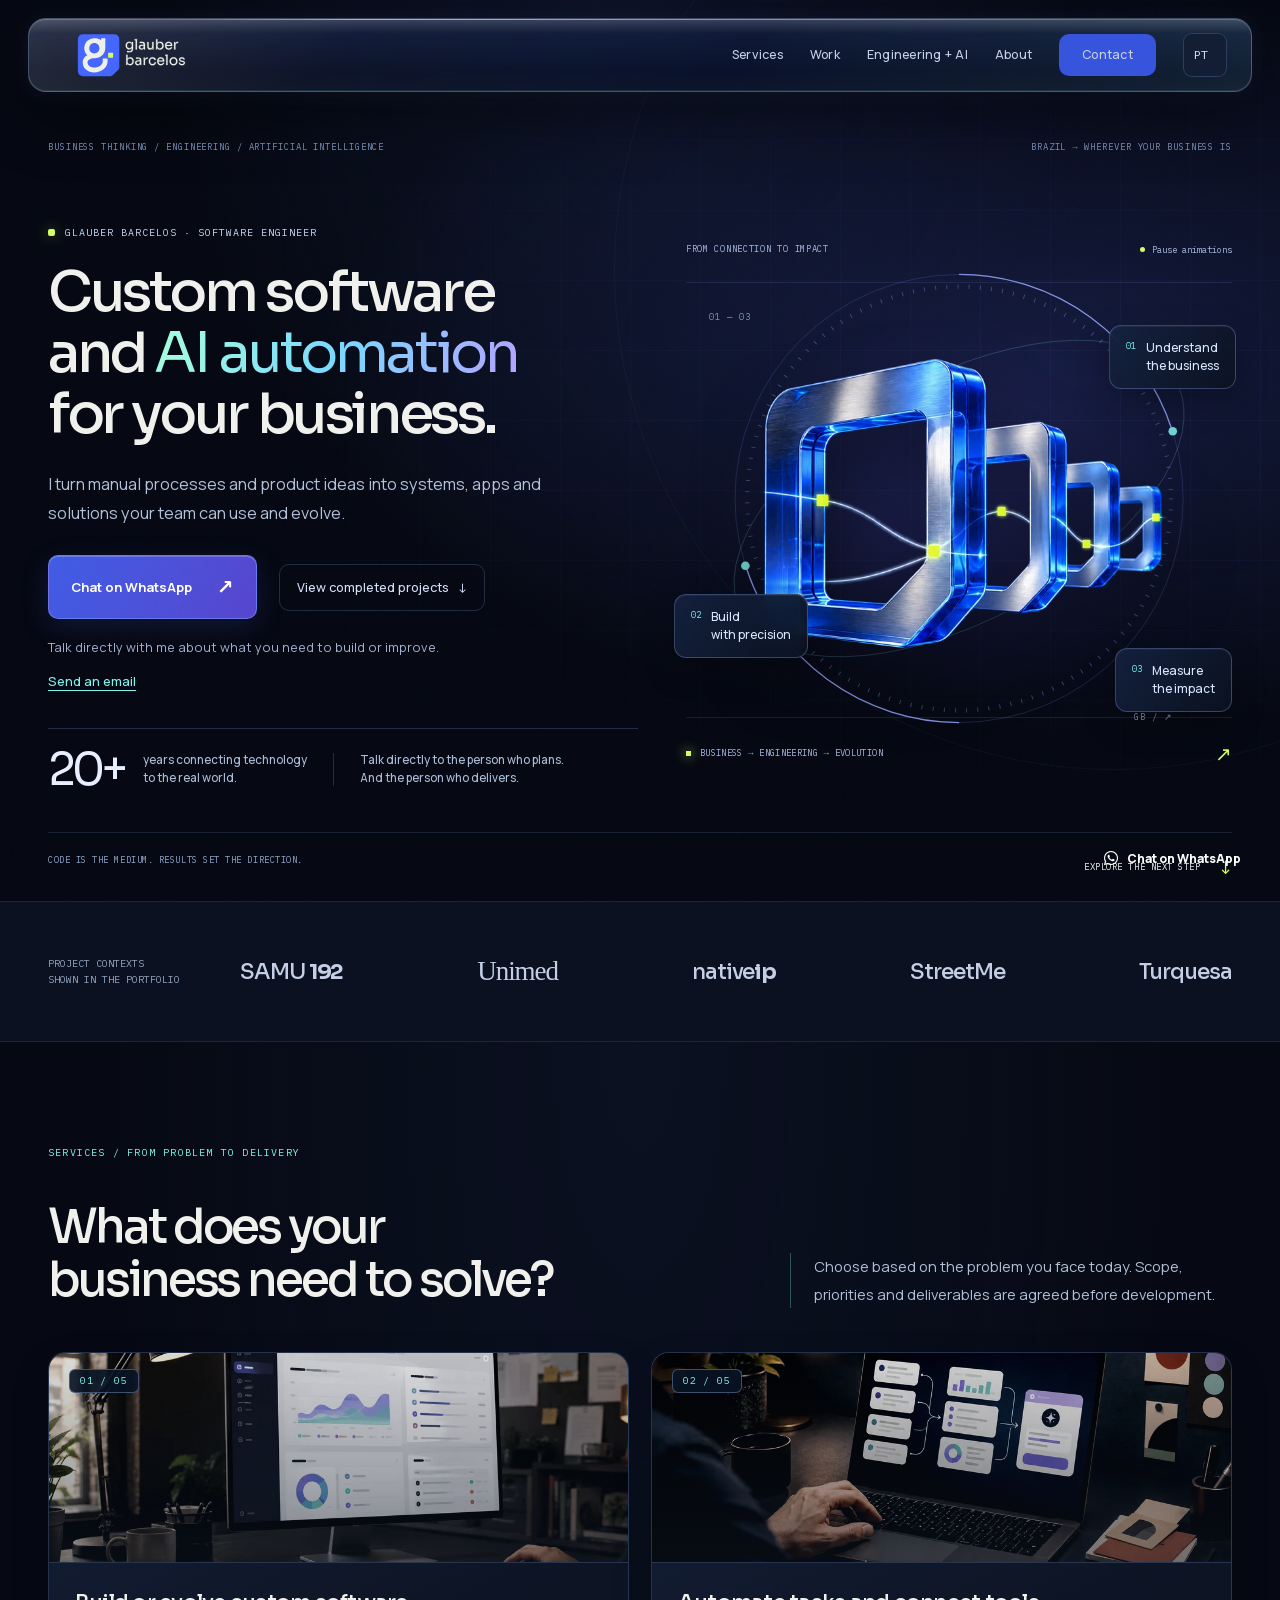
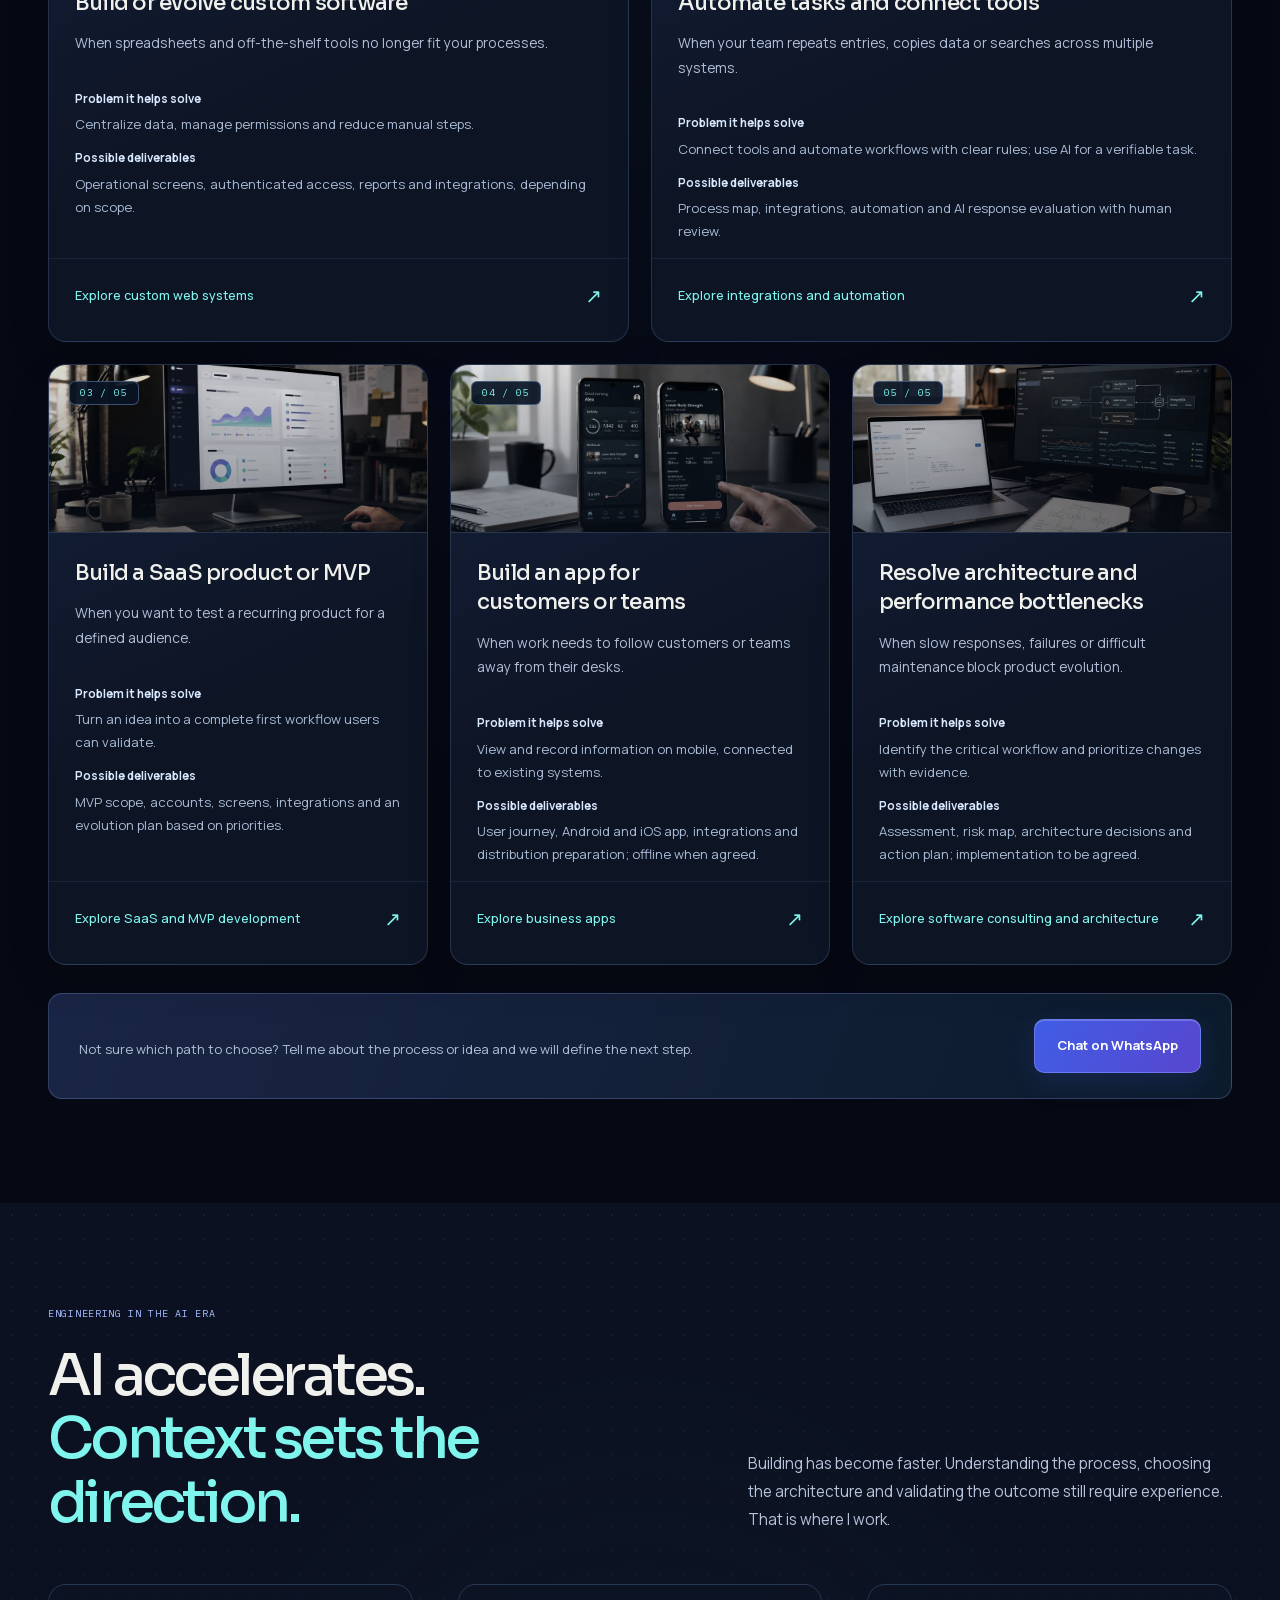
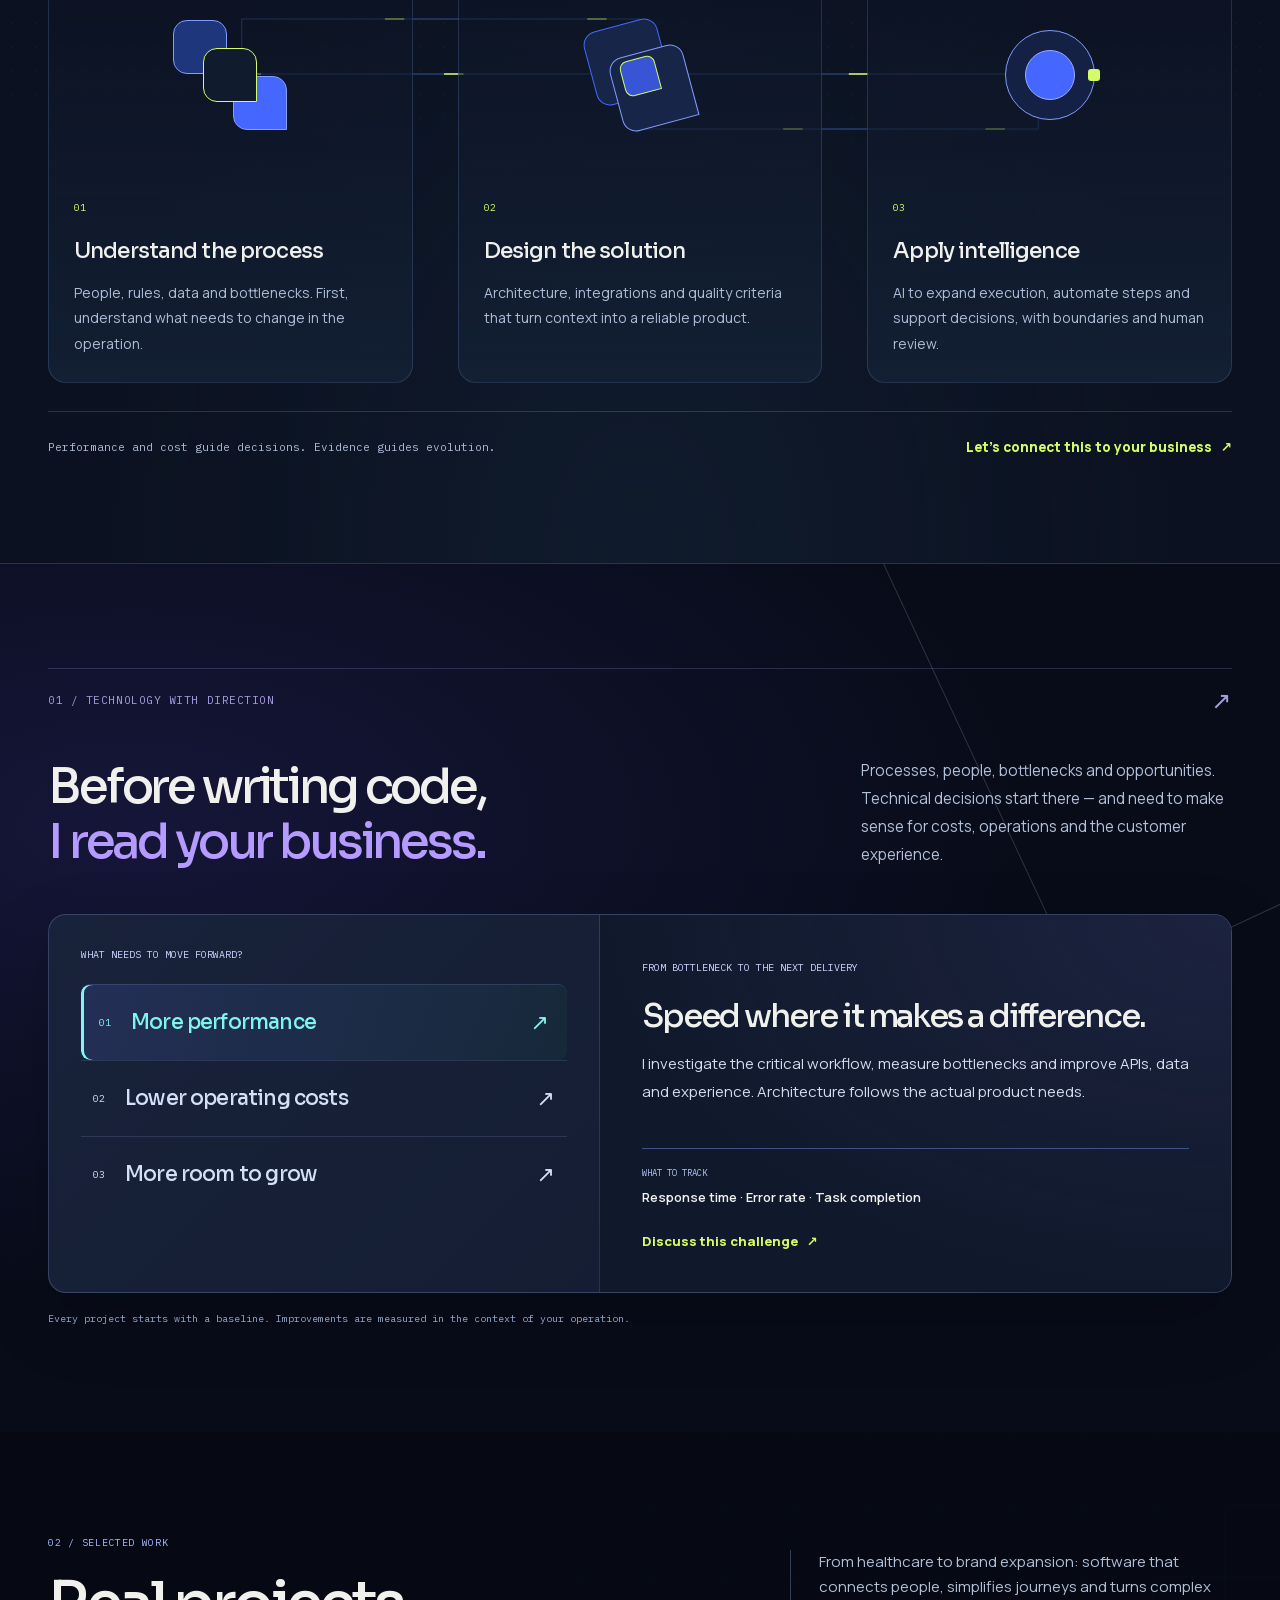
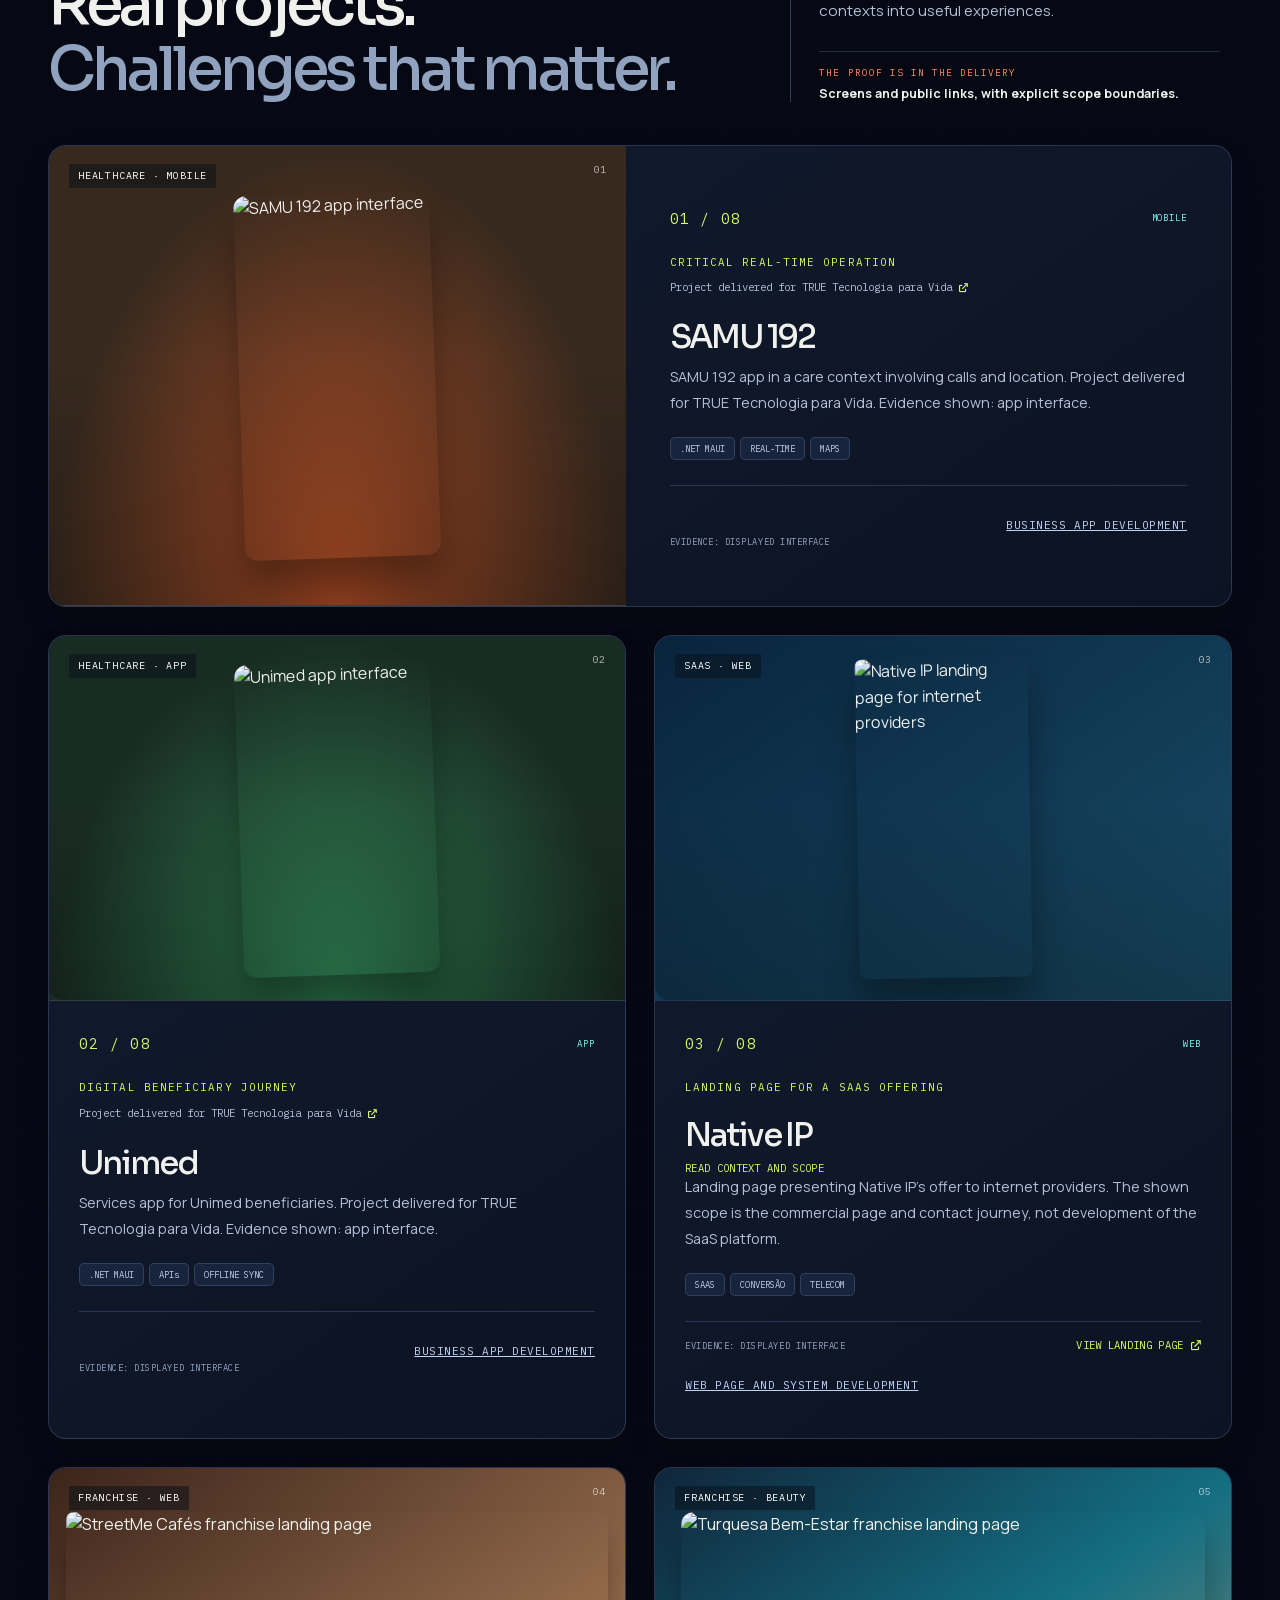
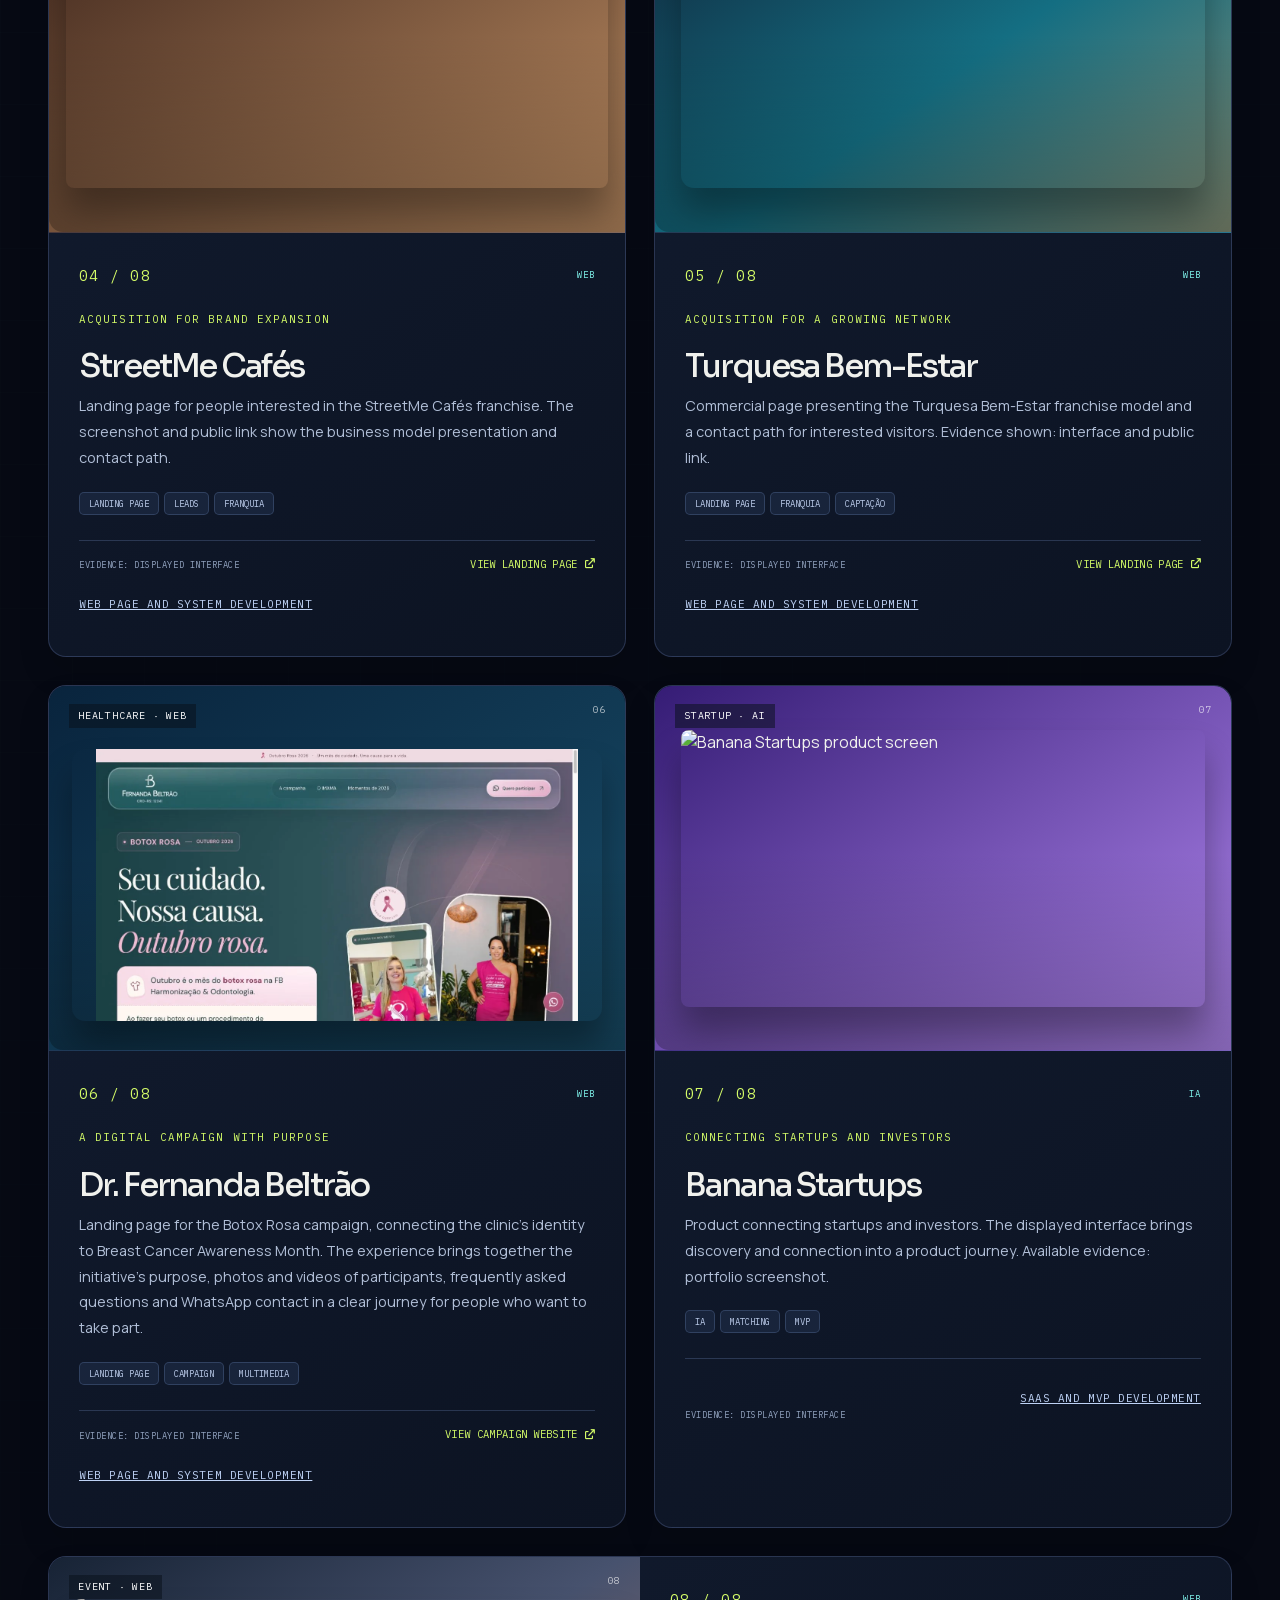
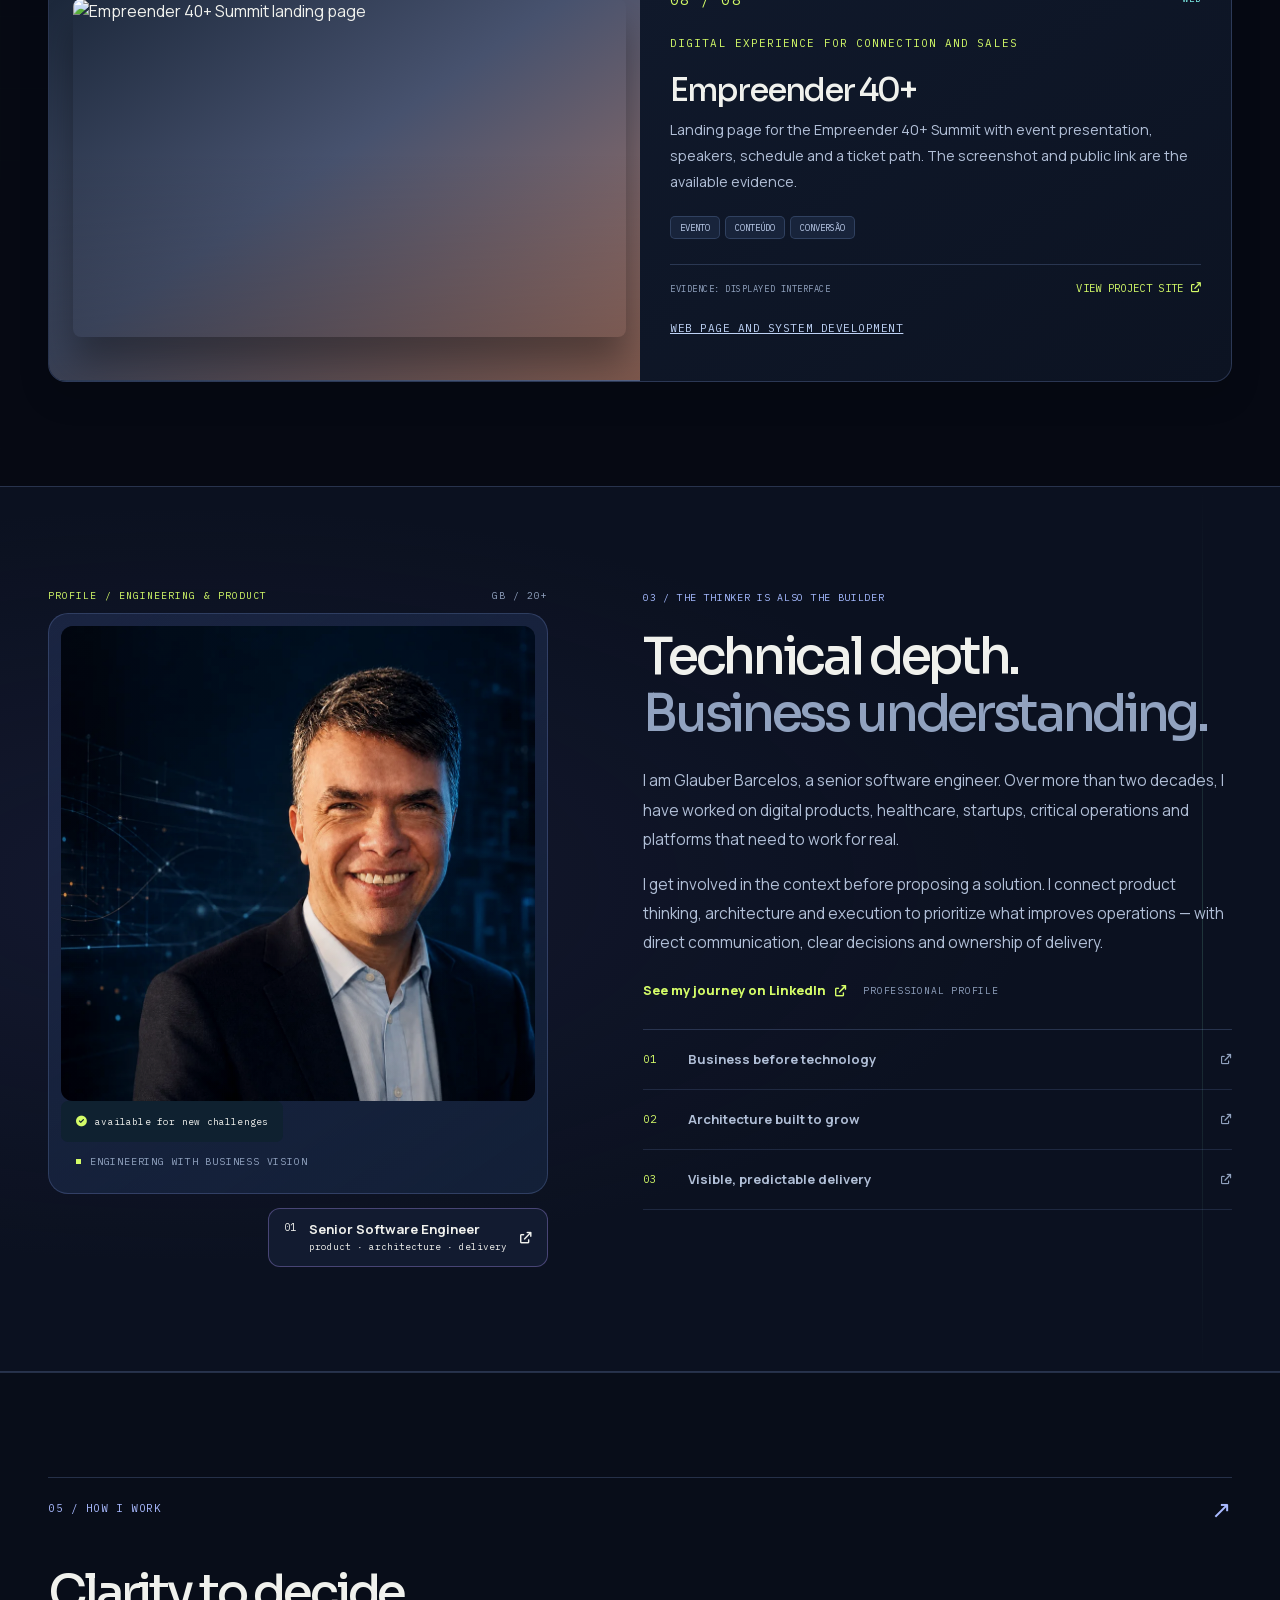
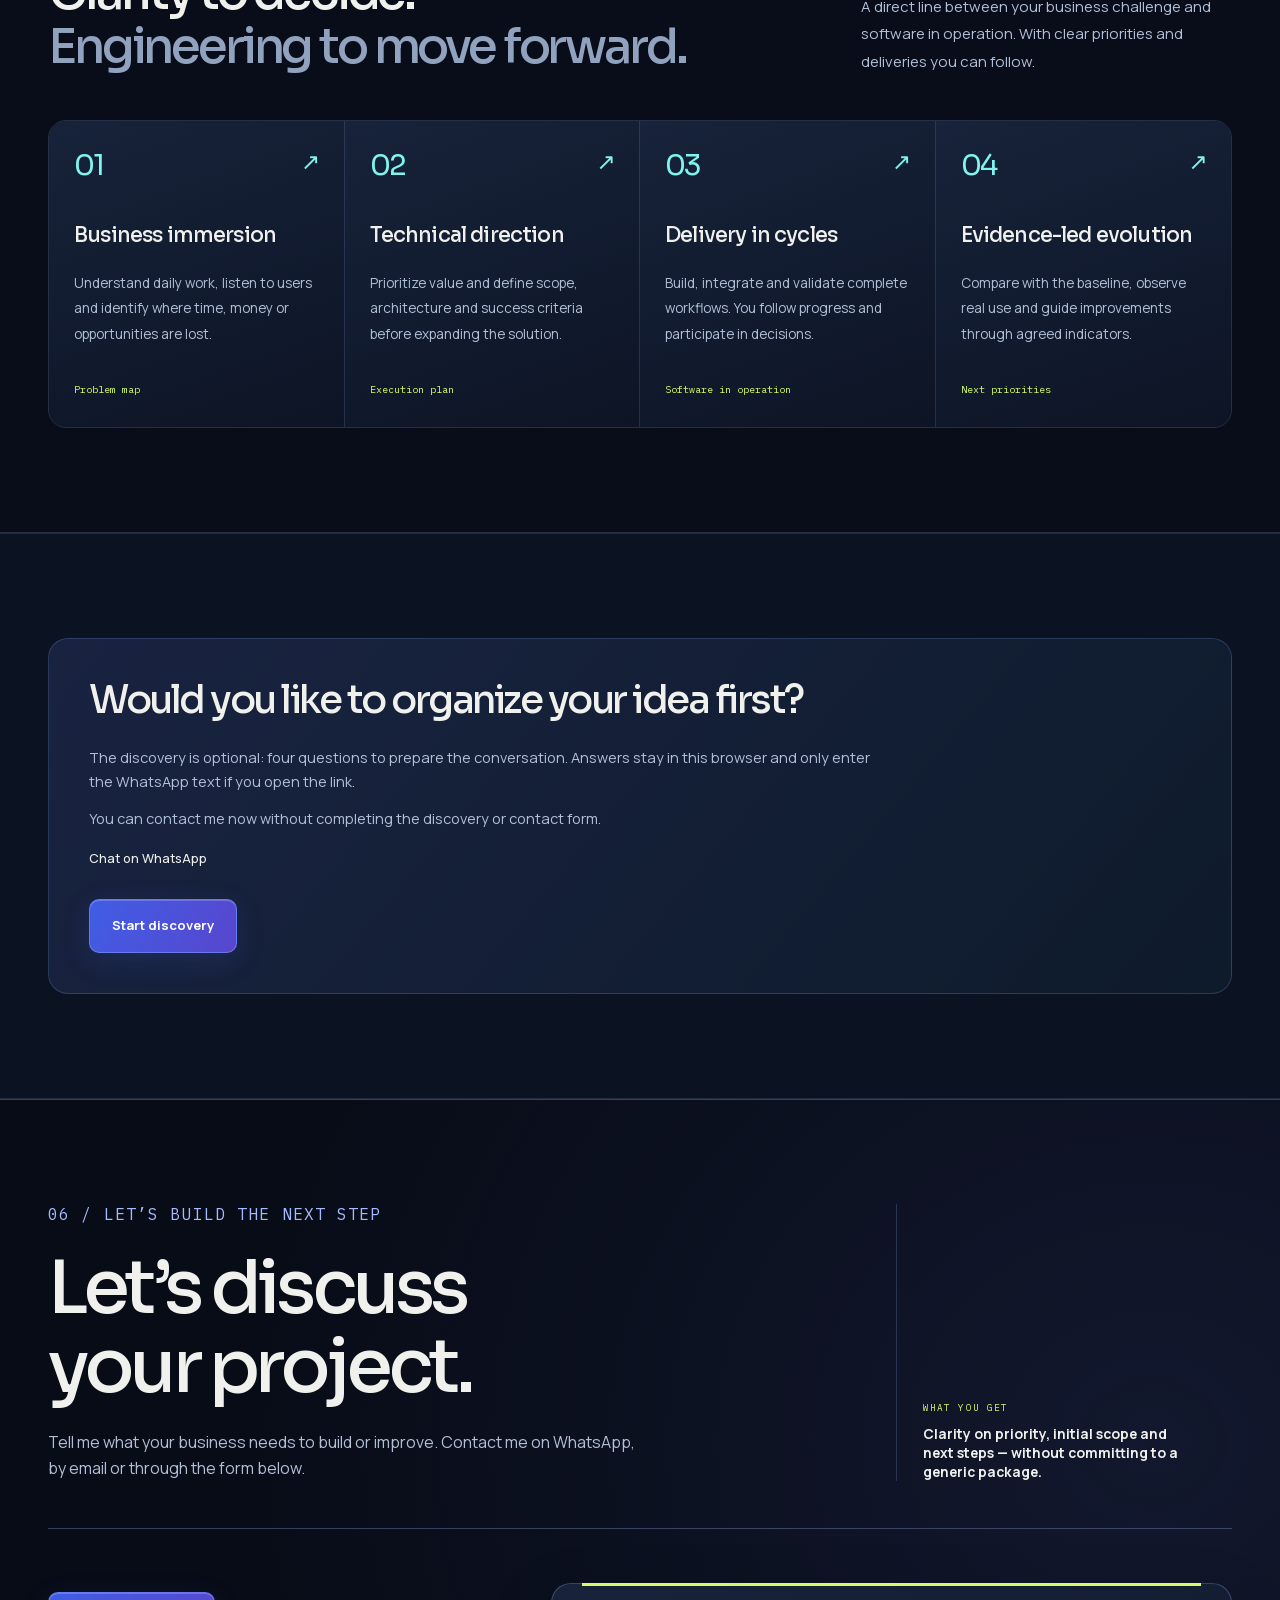
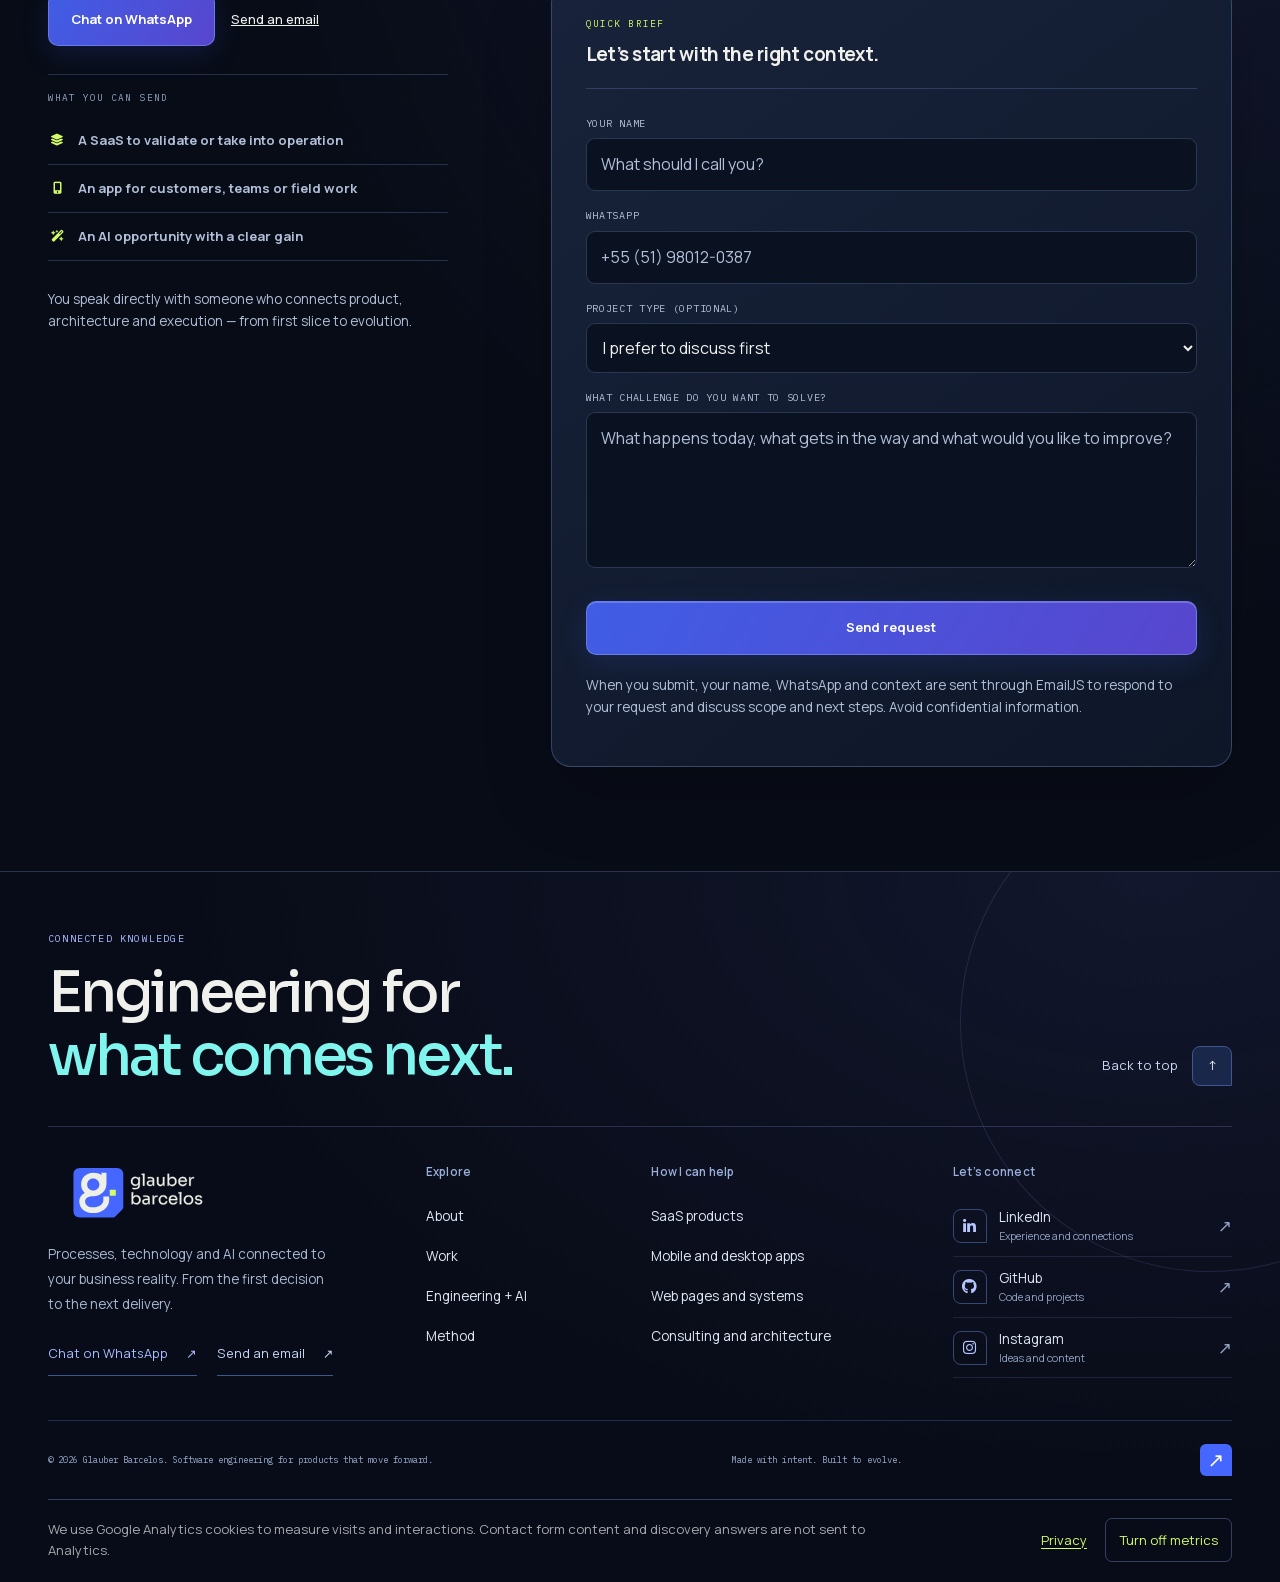
==== commit 9ceefa45: "feat: enable analytics by default with opt-out" ====
--- a/index.html
+++ b/index.html
@@ -32,8 +32,8 @@
     <link rel="preload" href="img/fonts/sora.woff2" as="font" type="font/woff2" crossorigin>
     <link rel="preload" href="img/fonts/manrope.woff2" as="font" type="font/woff2" crossorigin>
     <link rel="stylesheet" href="https://cdnjs.cloudflare.com/ajax/libs/font-awesome/6.0.0/css/all.min.css">
-    <link rel="stylesheet" href="css/styles.css?v=future-20261003">
-    <link rel="stylesheet" href="css/portal.css?v=future-20261003">
+    <link rel="stylesheet" href="css/styles.css?v=privacy-20261124">
+    <link rel="stylesheet" href="css/portal.css?v=privacy-20261124">
     <script src="js/schema.js"></script>
 <noscript><style>.future-site .site-nav { position:relative!important; top:0!important; }.future-site .nav-inner { flex-wrap:wrap!important; }.future-site .nav-links { position:static!important; display:flex!important; flex-wrap:wrap!important; width:100%!important; opacity:1!important; visibility:visible!important; transform:none!important; max-height:none!important; }.future-site .hero-section { padding-top:40px!important; } .site-nav { position:relative; } .nav-inner { flex-wrap:wrap; } .nav-toggle, #langToggle, .motion-toggle, .reading-progress { display:none; } .nav-links { position:static; display:flex; flex-wrap:wrap; width:100%; opacity:1; visibility:visible; pointer-events:auto; transform:none; } .hero-section { padding-top:50px; } .whatsapp-float { position:static; display:inline-flex; margin:20px; }</style></noscript>
     <link rel="icon" type="image/x-icon" href="favicon.ico?v=portal-refined-20261002">
@@ -261,12 +261,12 @@
 
     <script src="https://cdn.jsdelivr.net/npm/@emailjs/browser@4/dist/email.min.js"></script>
     <script>if (window.emailjs) emailjs.init({ publicKey: 'xAtMa5JUwZUvcGnXw' });</script>
-    <script src="js/i18n.js?v=future-20261003"></script>
-    <script src="js/analytics-config.js?v=ga4-20261003"></script>
-    <script src="js/google-analytics.js?v=ga4-20261003"></script>
+    <script src="js/i18n.js?v=privacy-20261124"></script>
+    <script src="js/analytics-config.js?v=privacy-20261124"></script>
+    <script src="js/google-analytics.js?v=privacy-20261124"></script>
     <script src="js/clarity.js"></script>
-    <script src="js/analytics.js?v=seo-20261003"></script>
-    <script src="js/analytics-consent.js?v=seo-20261003"></script>
+    <script src="js/analytics.js?v=privacy-20261124"></script>
+    <script src="js/analytics-consent.js?v=privacy-20261124"></script>
     <script src="js/diagnostic.js"></script>
     <script src="js/main.js?v=seo-20261003"></script>
     <script src="js/portal.js?v=future-20261003"></script>
--- a/css/styles.css
+++ b/css/styles.css
@@ -619,19 +619,17 @@
 @media(max-width: 700px) { .nav-links { visibility:hidden; } .nav-links.is-open { visibility:visible; } }
 @media(max-width: 700px) { .whatsapp-float { display:none; } }
 
-/* Shared Clarity consent controls; service pages keep their own inline styles. */
-.analytics-consent { position: fixed; z-index: 1100; bottom: 20px; left: 50%; transform: translateX(-50%); width: min(620px, calc(100% - 32px)); max-height: calc(100vh - 40px); overflow-y: auto; padding: 22px; border: 1px solid var(--line-strong, var(--line)); border-radius: 16px; background: var(--surface); color: var(--text); box-shadow: 0 12px 48px rgba(0, 0, 0, .4); }
-.analytics-consent[hidden], .analytics-consent [hidden] { display: none; }
-.analytics-consent h2 { margin: 0 0 8px; font-size: 1.1rem; }
-.analytics-consent p { margin: 0 0 12px; font-size: .875rem; }
-.analytics-consent a { color: var(--mint); font-size: .875rem; text-decoration: underline; }
-.analytics-consent .analytics-signal { margin-top: 12px; }
-.analytics-actions { display: flex; flex-wrap: wrap; gap: 12px; margin-top: 16px; }
-.analytics-actions button, .analytics-preferences { min-height: 44px; padding: 10px 16px; border: 1px solid var(--line-strong, var(--line)); border-radius: 8px; color: var(--text); background: var(--ink); font: inherit; font-size: .875rem; cursor: pointer; }
-.analytics-actions button:hover, .analytics-preferences:hover { border-color: var(--mint); }
-.analytics-actions button:disabled { opacity: .5; cursor: default; }
-.analytics-preferences { display: block; margin: 16px auto; }
-.analytics-consent a:focus-visible, .analytics-actions button:focus-visible, .analytics-preferences:focus-visible { outline: 2px solid var(--mint); outline-offset: 4px; }
+/* Small privacy notice and measurement control in the footer. */
+.analytics-footer-row { display:flex; flex-wrap:wrap; align-items:center; justify-content:space-between; gap:10px 24px; padding:18px 0 20px; border-top:1px solid var(--line-strong,var(--line)); color:var(--text-muted,var(--muted,#a9b8d1)); font-size:.82rem; line-height:1.65; }
+.analytics-footer-notice { flex:1 1 460px; max-width:850px; margin:0; color:inherit; }
+.analytics-footer-actions { display:flex; flex:0 0 auto; align-items:center; flex-wrap:wrap; gap:8px 18px; }
+.analytics-details { display:inline-flex; min-height:44px; align-items:center; color:var(--mint,#80f5ed); text-decoration:underline; text-underline-offset:3px; }
+.analytics-toggle { min-height:44px; padding:0 13px; border:1px solid var(--line-strong,var(--line)); border-radius:7px; color:var(--mint,#80f5ed); background:transparent; font:inherit; cursor:pointer; }
+.analytics-toggle:hover { border-color:var(--mint,#80f5ed); }
+.analytics-toggle:disabled { opacity:.55; cursor:default; }
+.analytics-footer-row :is(a,button):focus-visible { outline:2px solid var(--mint,#80f5ed); outline-offset:4px; }
+.analytics-signal,.analytics-action-status { flex-basis:100%; margin:0; font-size:.82rem; }
+.analytics-signal[hidden],.analytics-action-status[hidden] { display:none!important; }
 
 /* Portfolio 2026: graphite, electric blue and lime. Scoped to the main page. */
 .portfolio-next {
--- a/css/portal.css
+++ b/css/portal.css
@@ -362,7 +362,25 @@
 .future-site .portal-footer-heading h2 { font-size:clamp(2.2rem,4.5vw,4rem); }.future-site .portal-footer-heading h2 span { color:var(--future-cyan); }
 .future-site .portal-footer::before { border-radius:50%; border-color:#9d8ded29; width:500px; height:500px; }
 .future-site .whatsapp-float { border-radius:12px; background:#3654d8; border:1px solid #99b9ff80; box-shadow:0 8px 35px #0006; }
-.future-site .analytics-consent { border-radius:16px; border-color:#9dbaff66; background:#121c30; box-shadow:0 20px 60px #0007; }
+.privacy-header { position:absolute; inset:0 0 auto; z-index:2; padding-top:24px; }
+.privacy-header > .shell { display:flex; align-items:center; justify-content:space-between; gap:24px; }
+.privacy-header .brand img { display:block; width:min(178px,44vw); height:auto; }
+.privacy-header .lang-toggle { background:#121b30; color:var(--text); border:1px solid var(--line-strong); border-radius:8px; }
+.privacy-main { min-height:75vh; padding:clamp(130px,16vw,190px) 0 86px; background:var(--ink); }
+.privacy-document { max-width:920px; }
+.privacy-back { display:inline-flex; min-height:44px; align-items:center; margin-bottom:42px; color:var(--primary); text-decoration:underline; text-underline-offset:4px; }
+.privacy-kicker { margin:0 0 16px; color:#a9baff; font:600 12px/1.5 var(--sans); letter-spacing:.12em; }
+.privacy-document h1 { max-width:760px; margin:0; font-size:clamp(2.6rem,6vw,4.5rem); line-height:1.06; }
+.privacy-intro { max-width:710px; margin:25px 0 54px; color:#b1bbd0; font-size:1.08rem; line-height:1.85; }
+.privacy-section { max-width:790px; padding:26px 0; border-top:1px solid var(--line-strong); }
+.privacy-section h2 { margin:0 0 12px; font-size:1.55rem; letter-spacing:-.035em; }
+.privacy-section p { margin:0 0 12px; color:#b1bbd0; line-height:1.85; }
+.privacy-section a,.privacy-footer a { color:var(--primary); text-decoration:underline; text-underline-offset:4px; }
+.privacy-footer { padding:25px 0; border-top:1px solid var(--line-strong); background:#0a1020; }
+.privacy-footer > .shell { display:block; }
+.privacy-footer > .shell > a { display:flex; width:fit-content; min-height:44px; align-items:center; margin-left:auto; }
+.privacy-document :is(a,button):focus-visible,.privacy-footer a:focus-visible { outline:2px solid var(--primary); outline-offset:5px; }
+@media(max-width:640px) { .privacy-header { padding-top:16px; }.privacy-main { padding-top:118px; }.privacy-back { margin-bottom:30px; }.privacy-intro { margin-bottom:38px; }.privacy-section { padding:22px 0; }.privacy-section h2 { font-size:1.35rem; } }
 @media(min-width:1500px) { .future-site .hero-title { font-size:4.5rem; } }
 @media(max-width:1100px) {
  .future-site { --shell:min(1320px,calc(100% - 64px)); }
